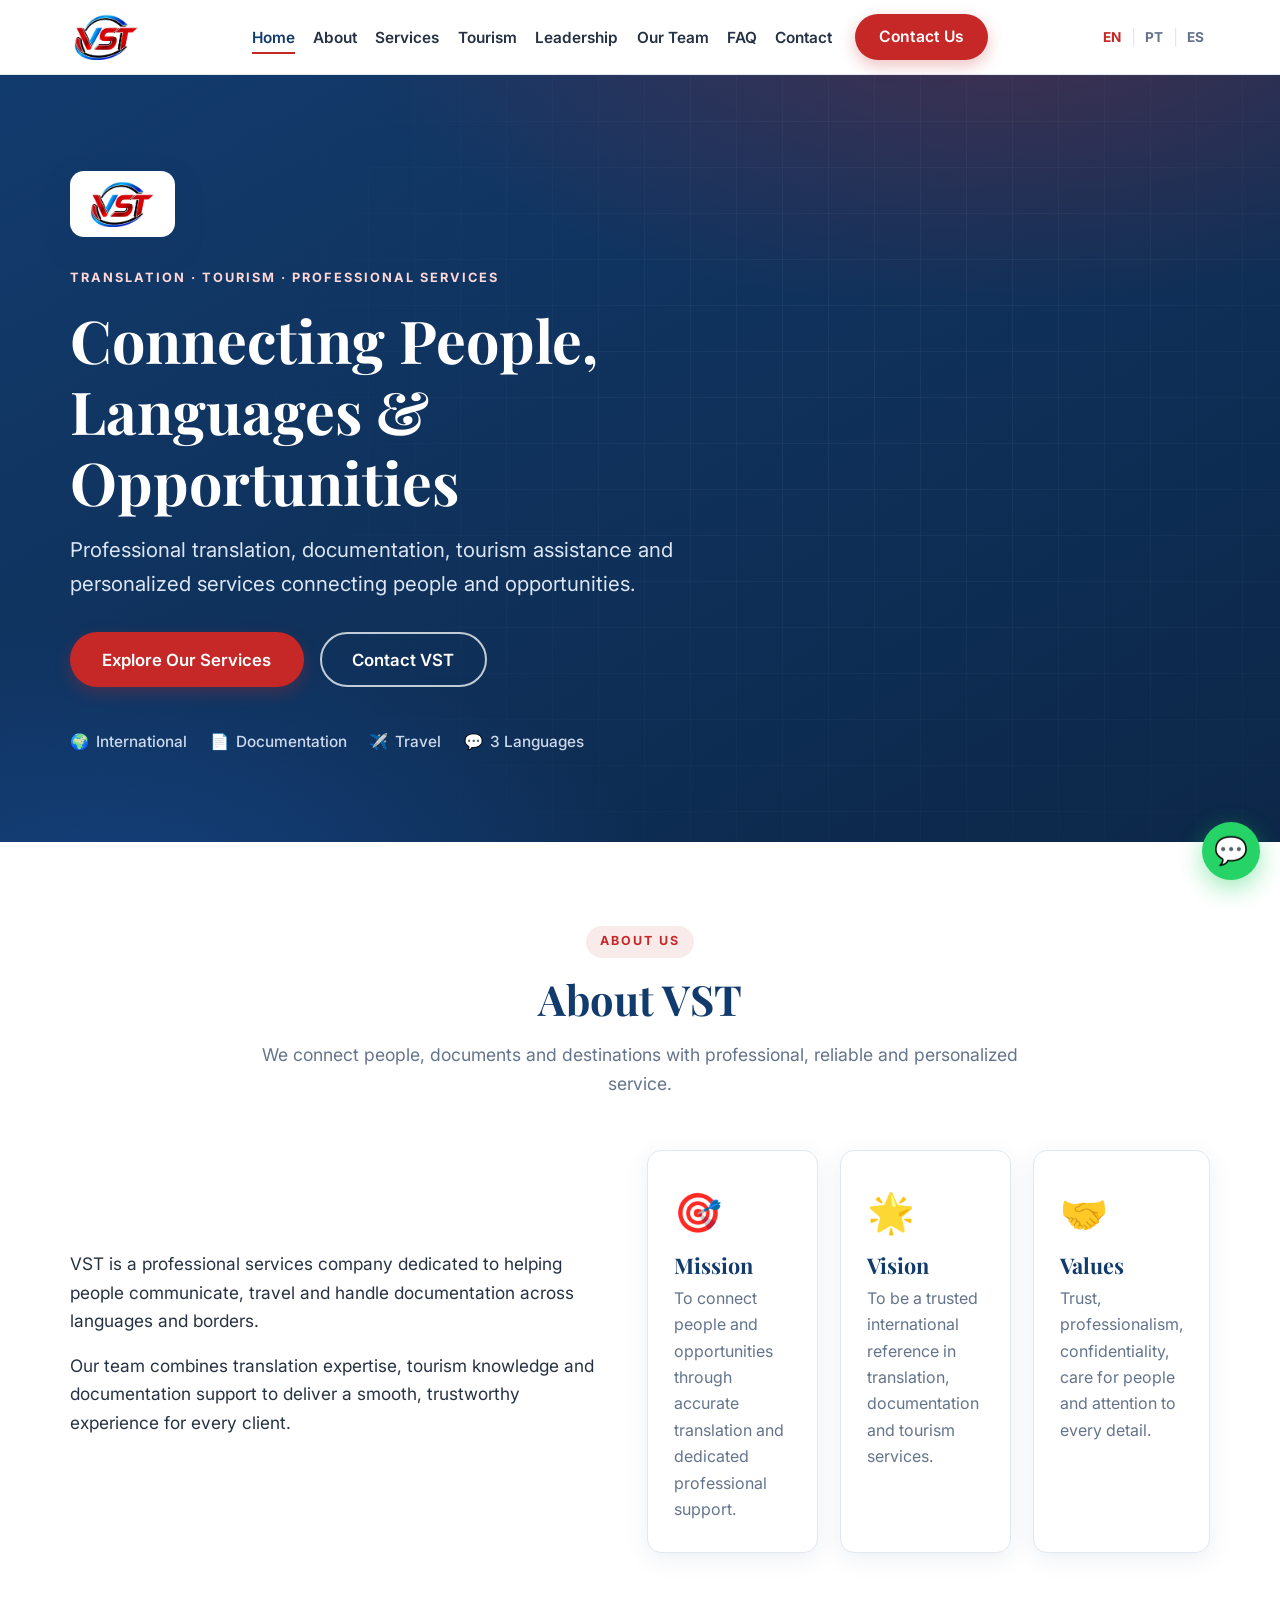
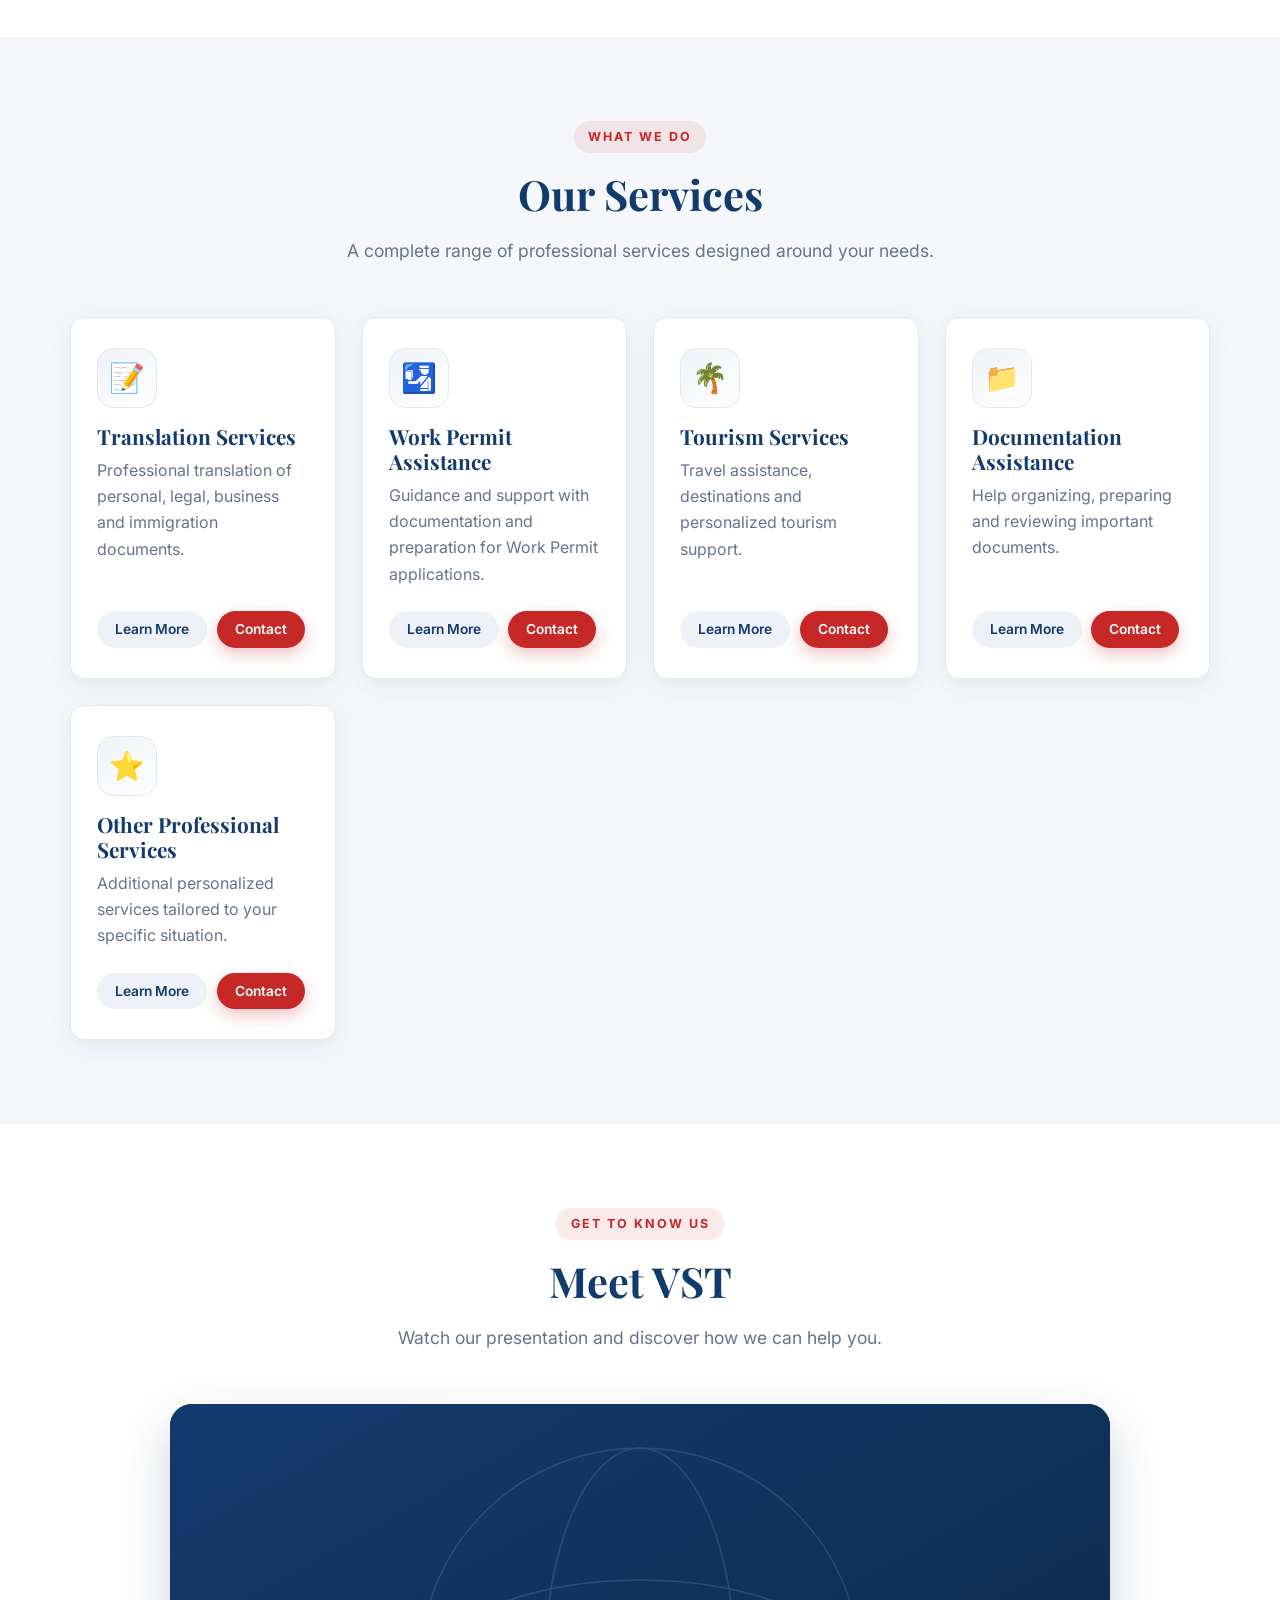
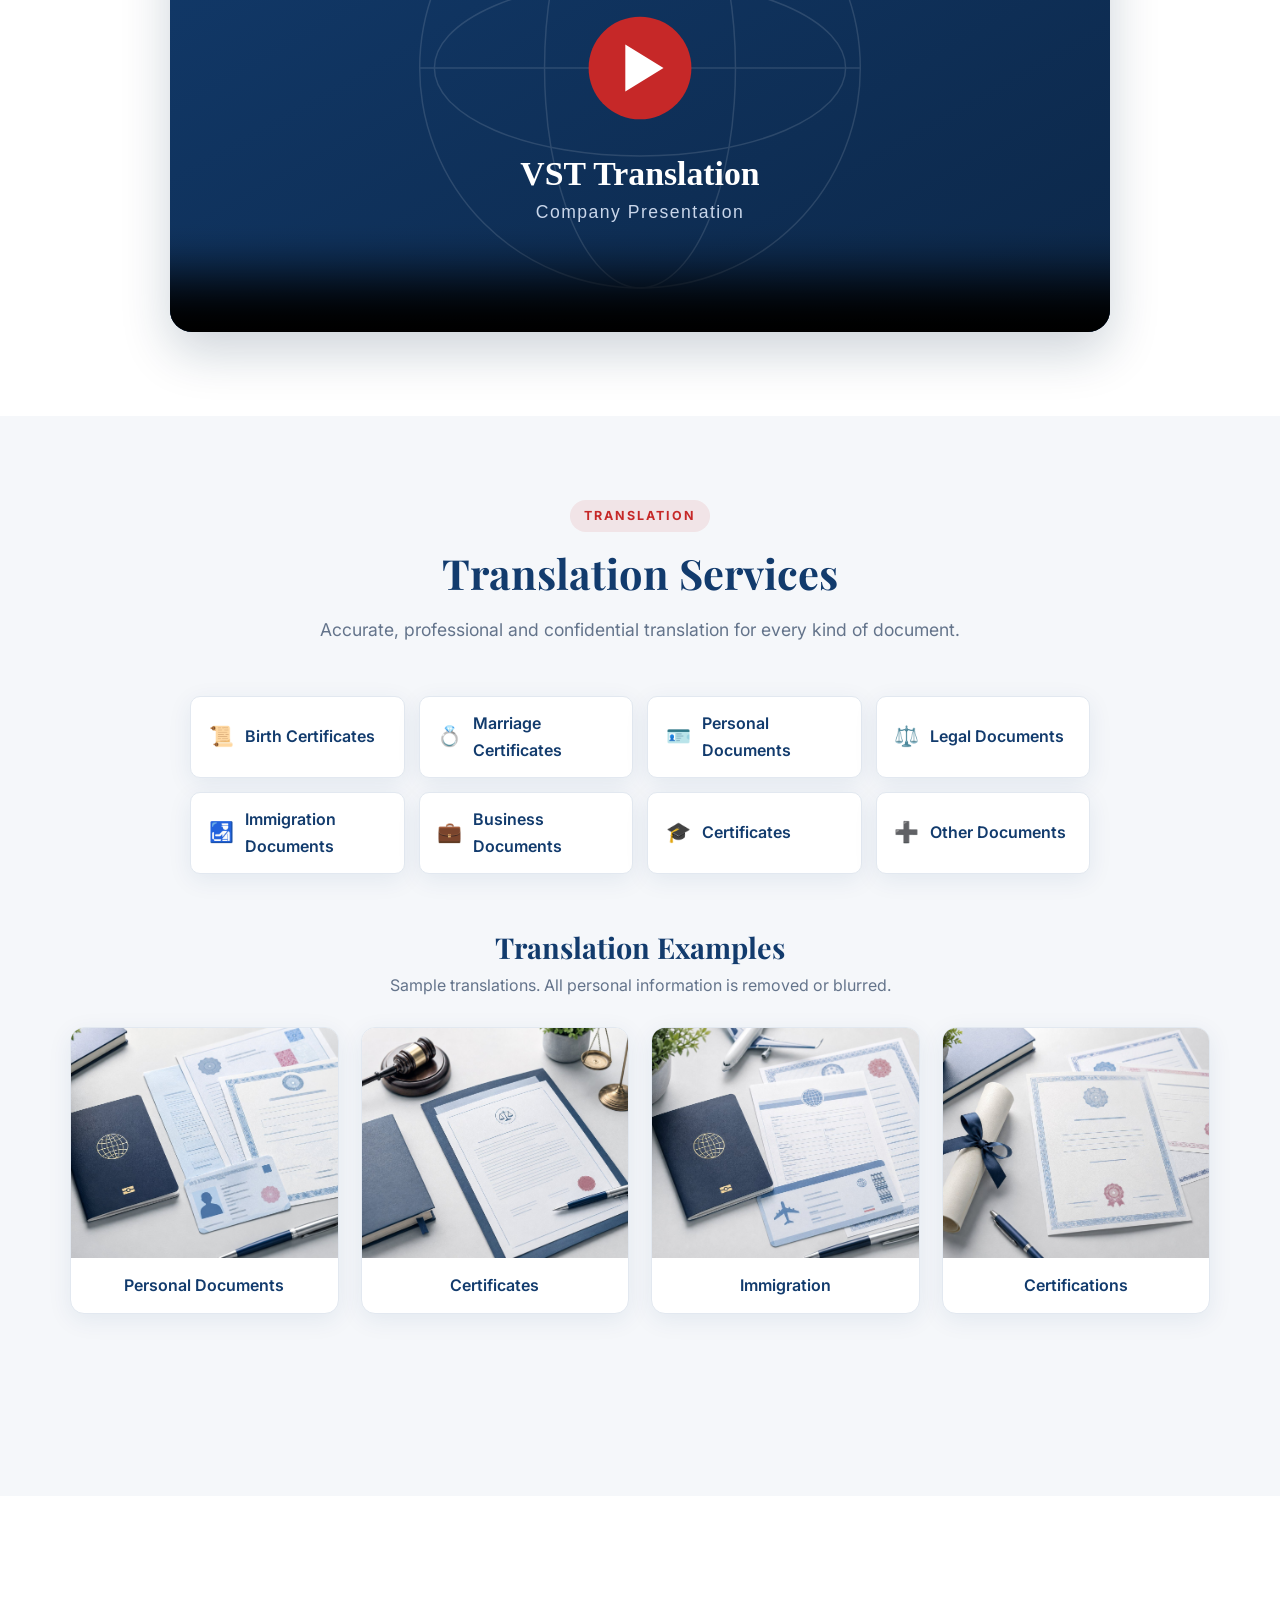
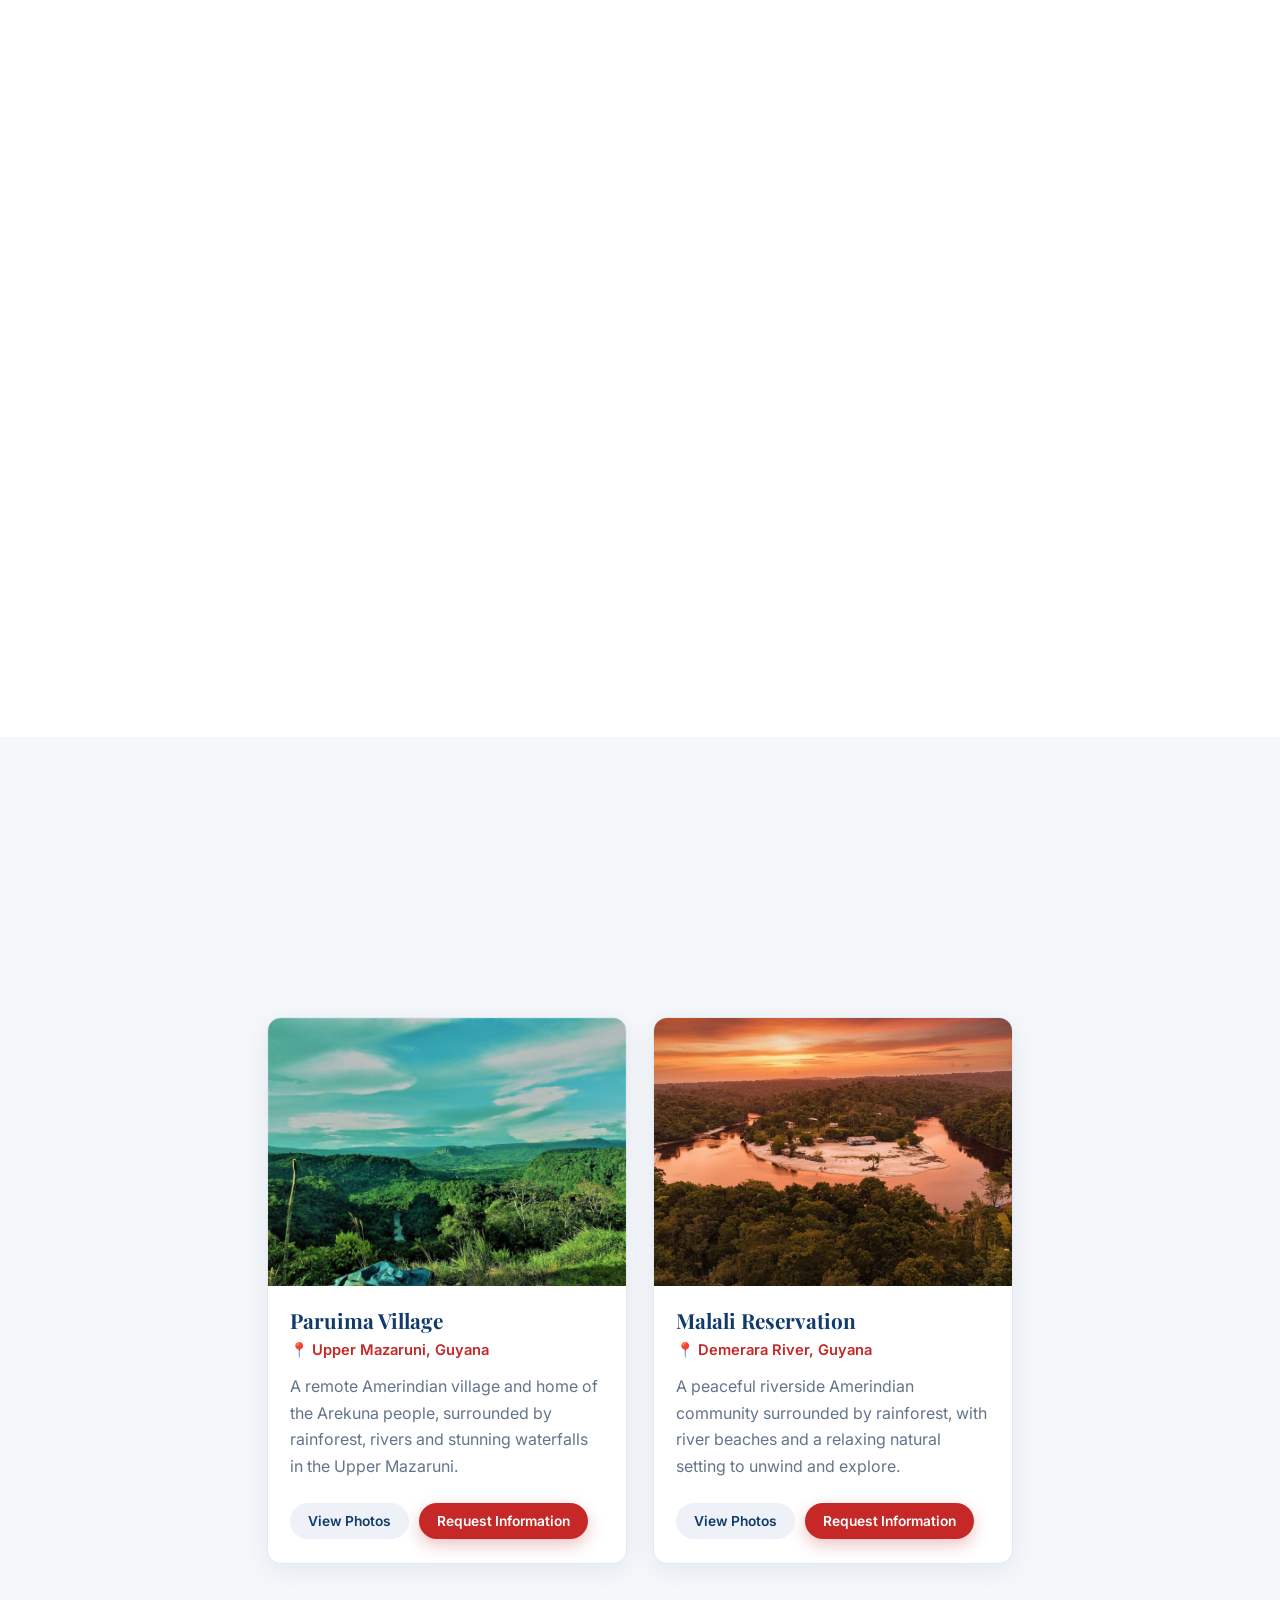
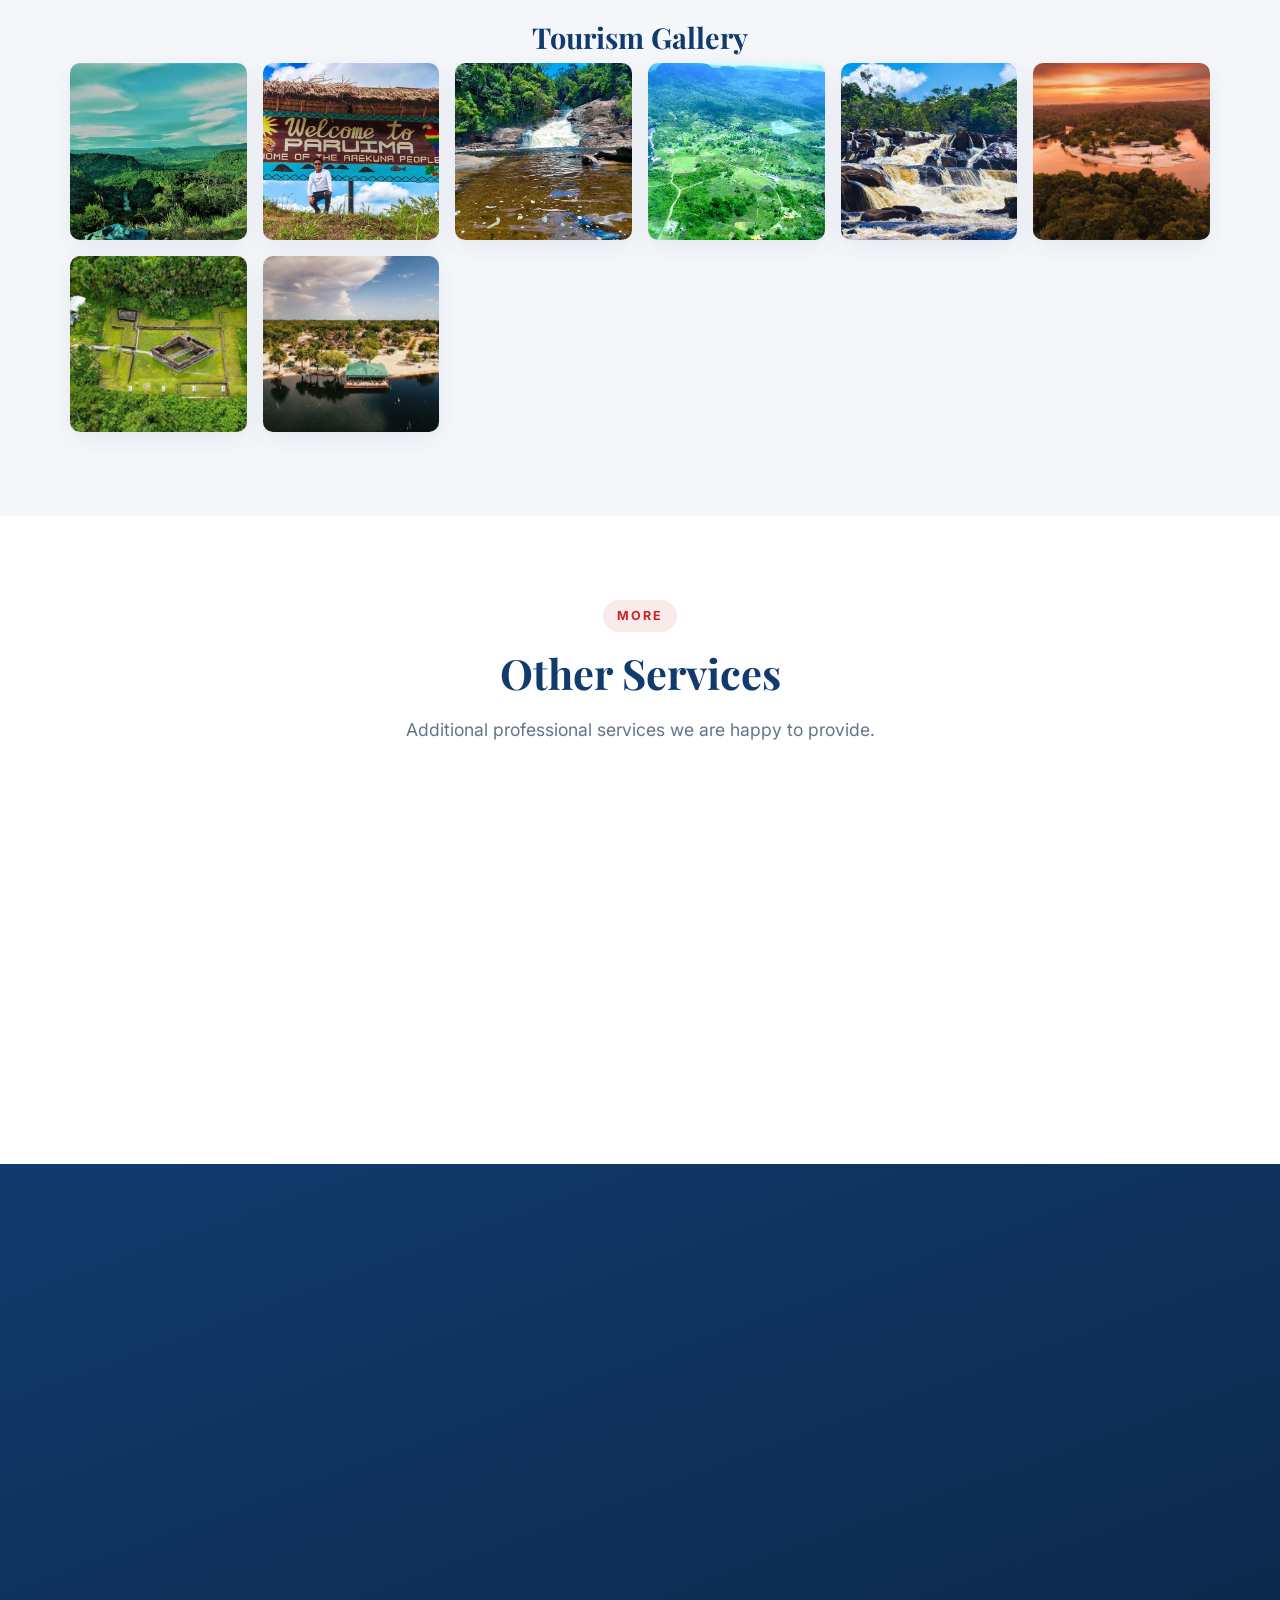
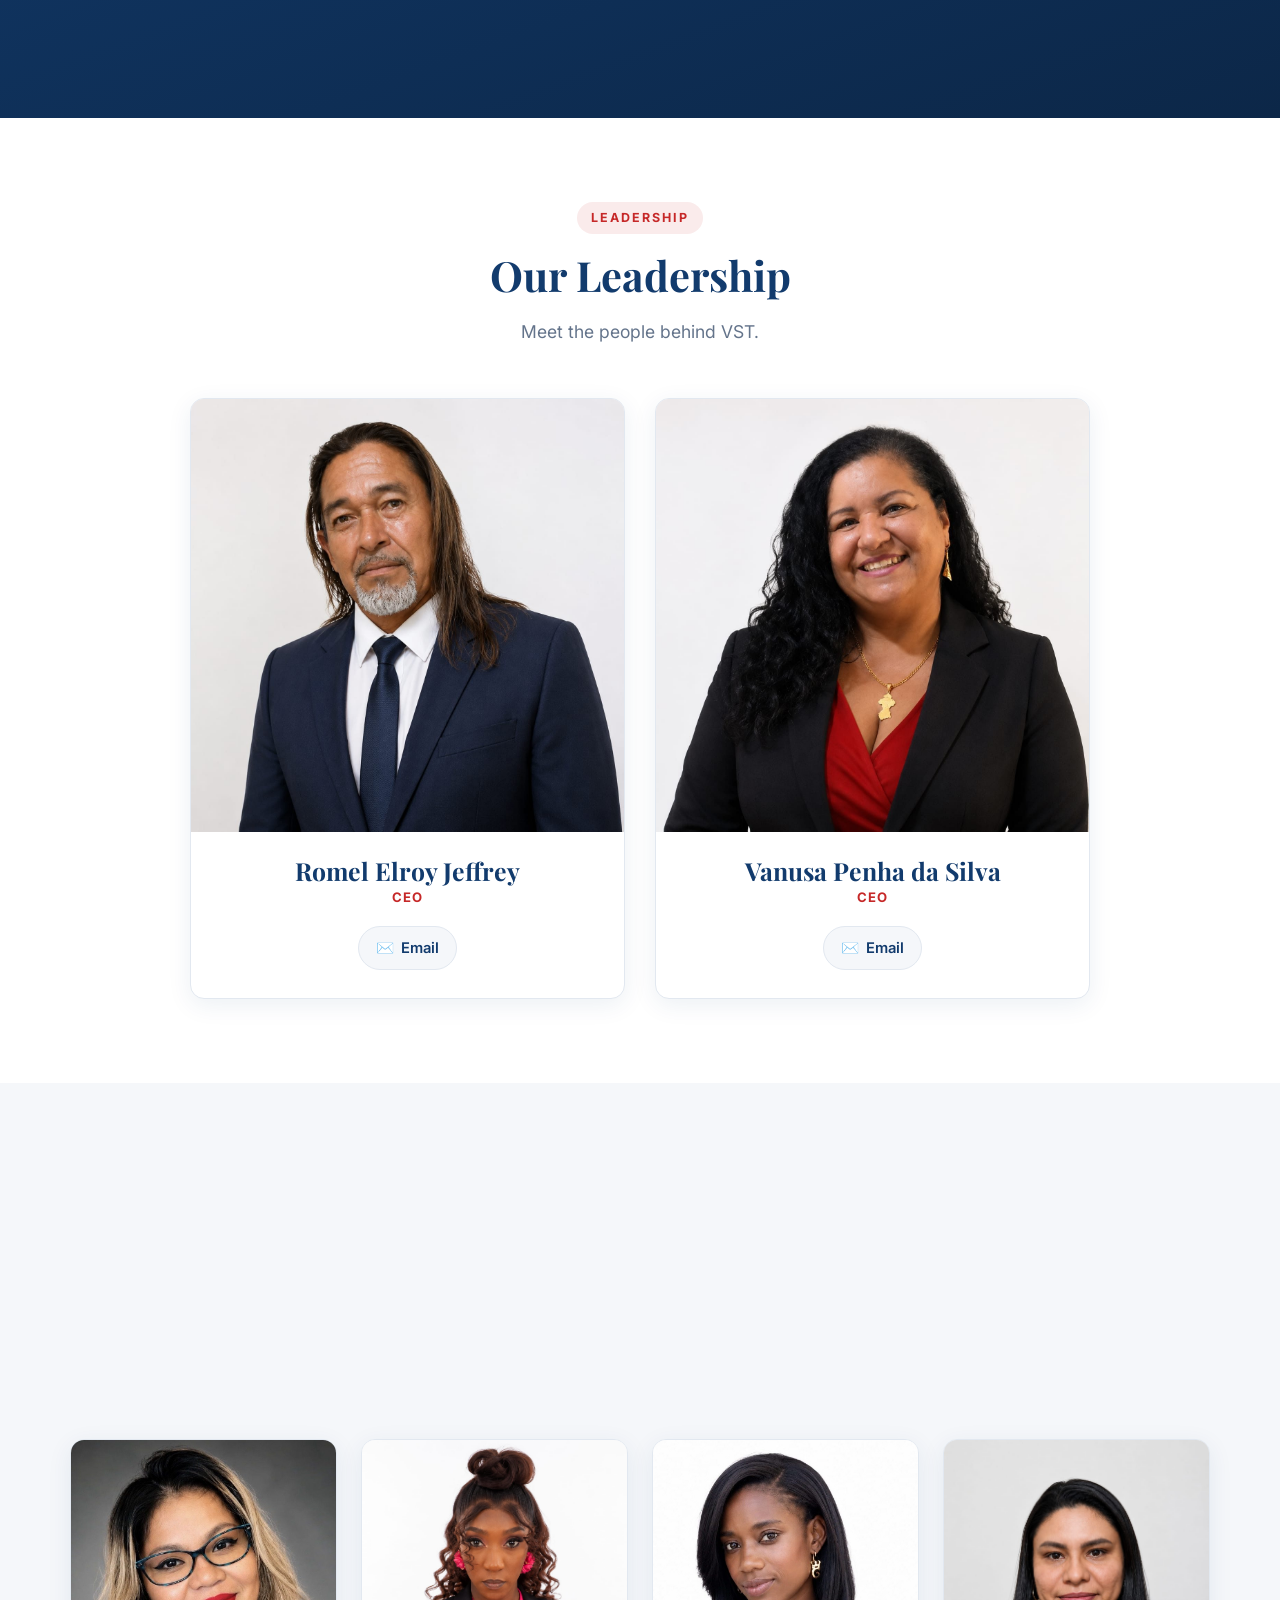
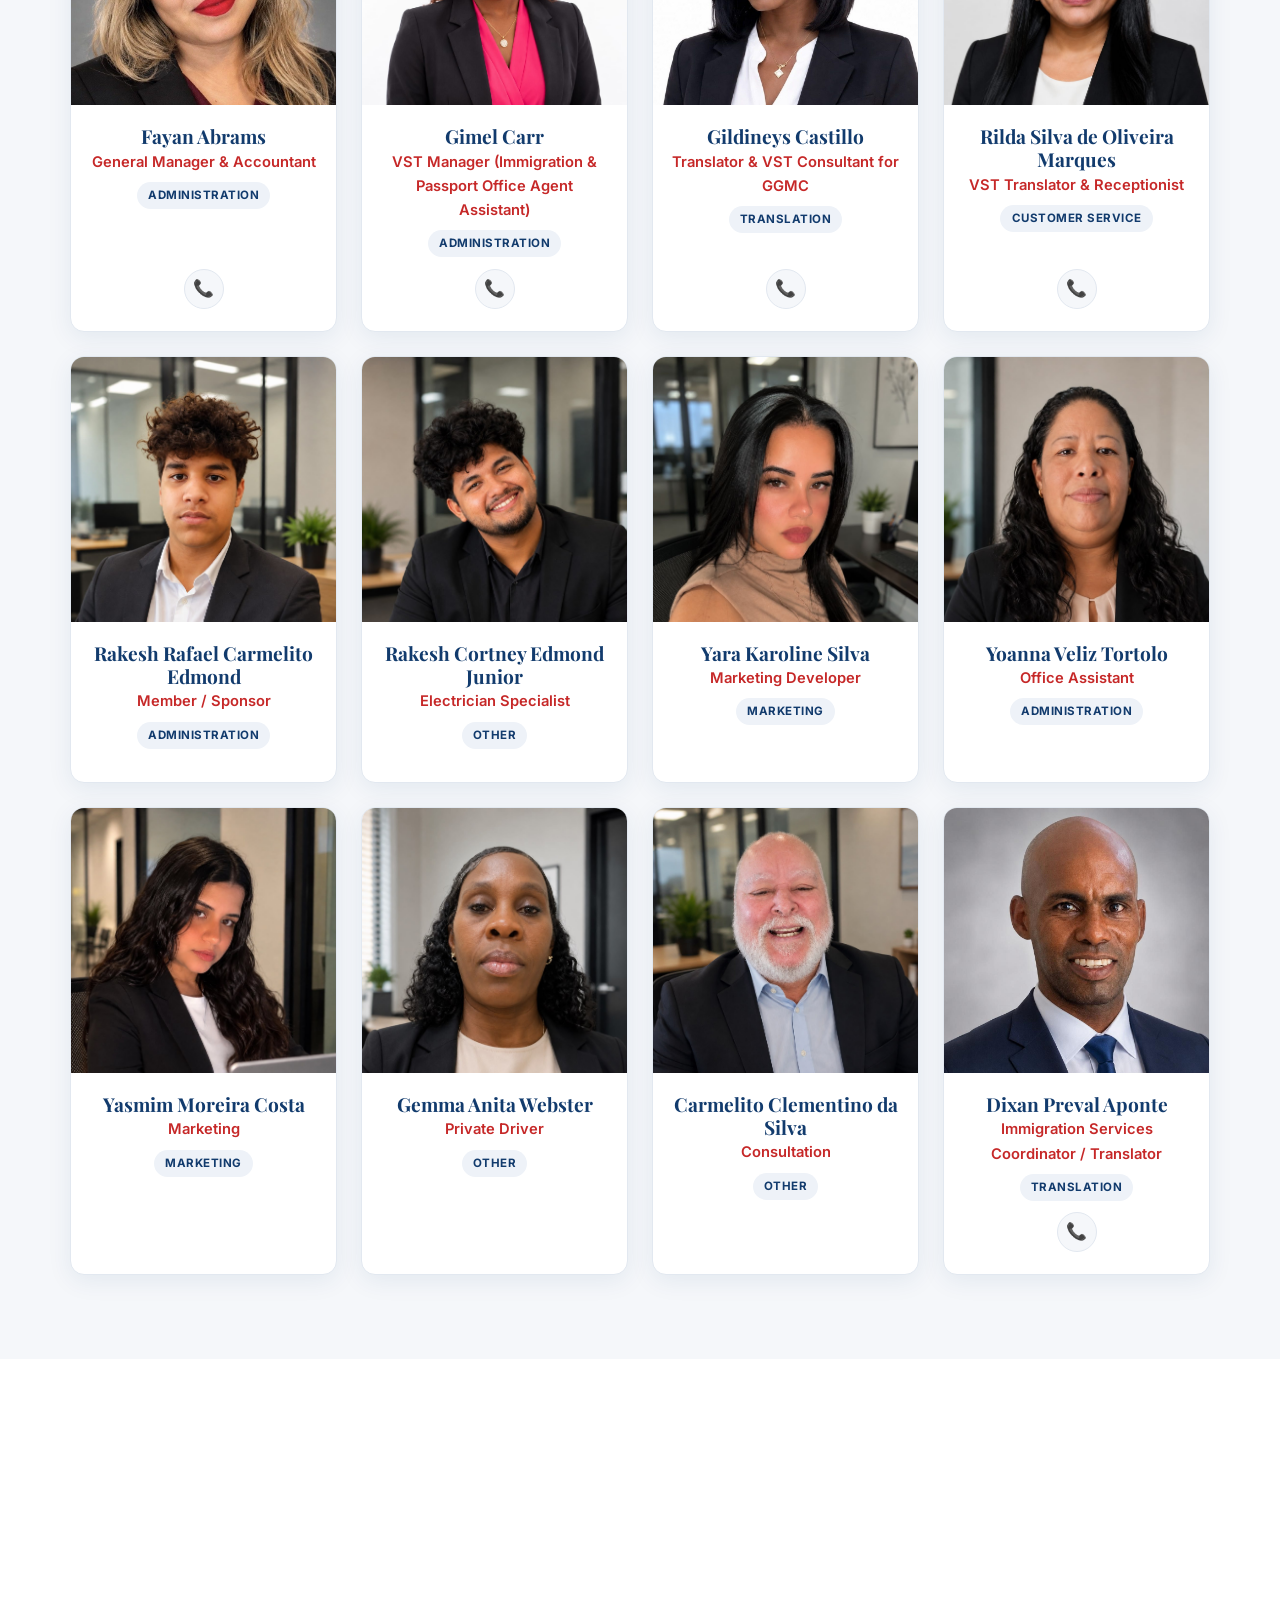
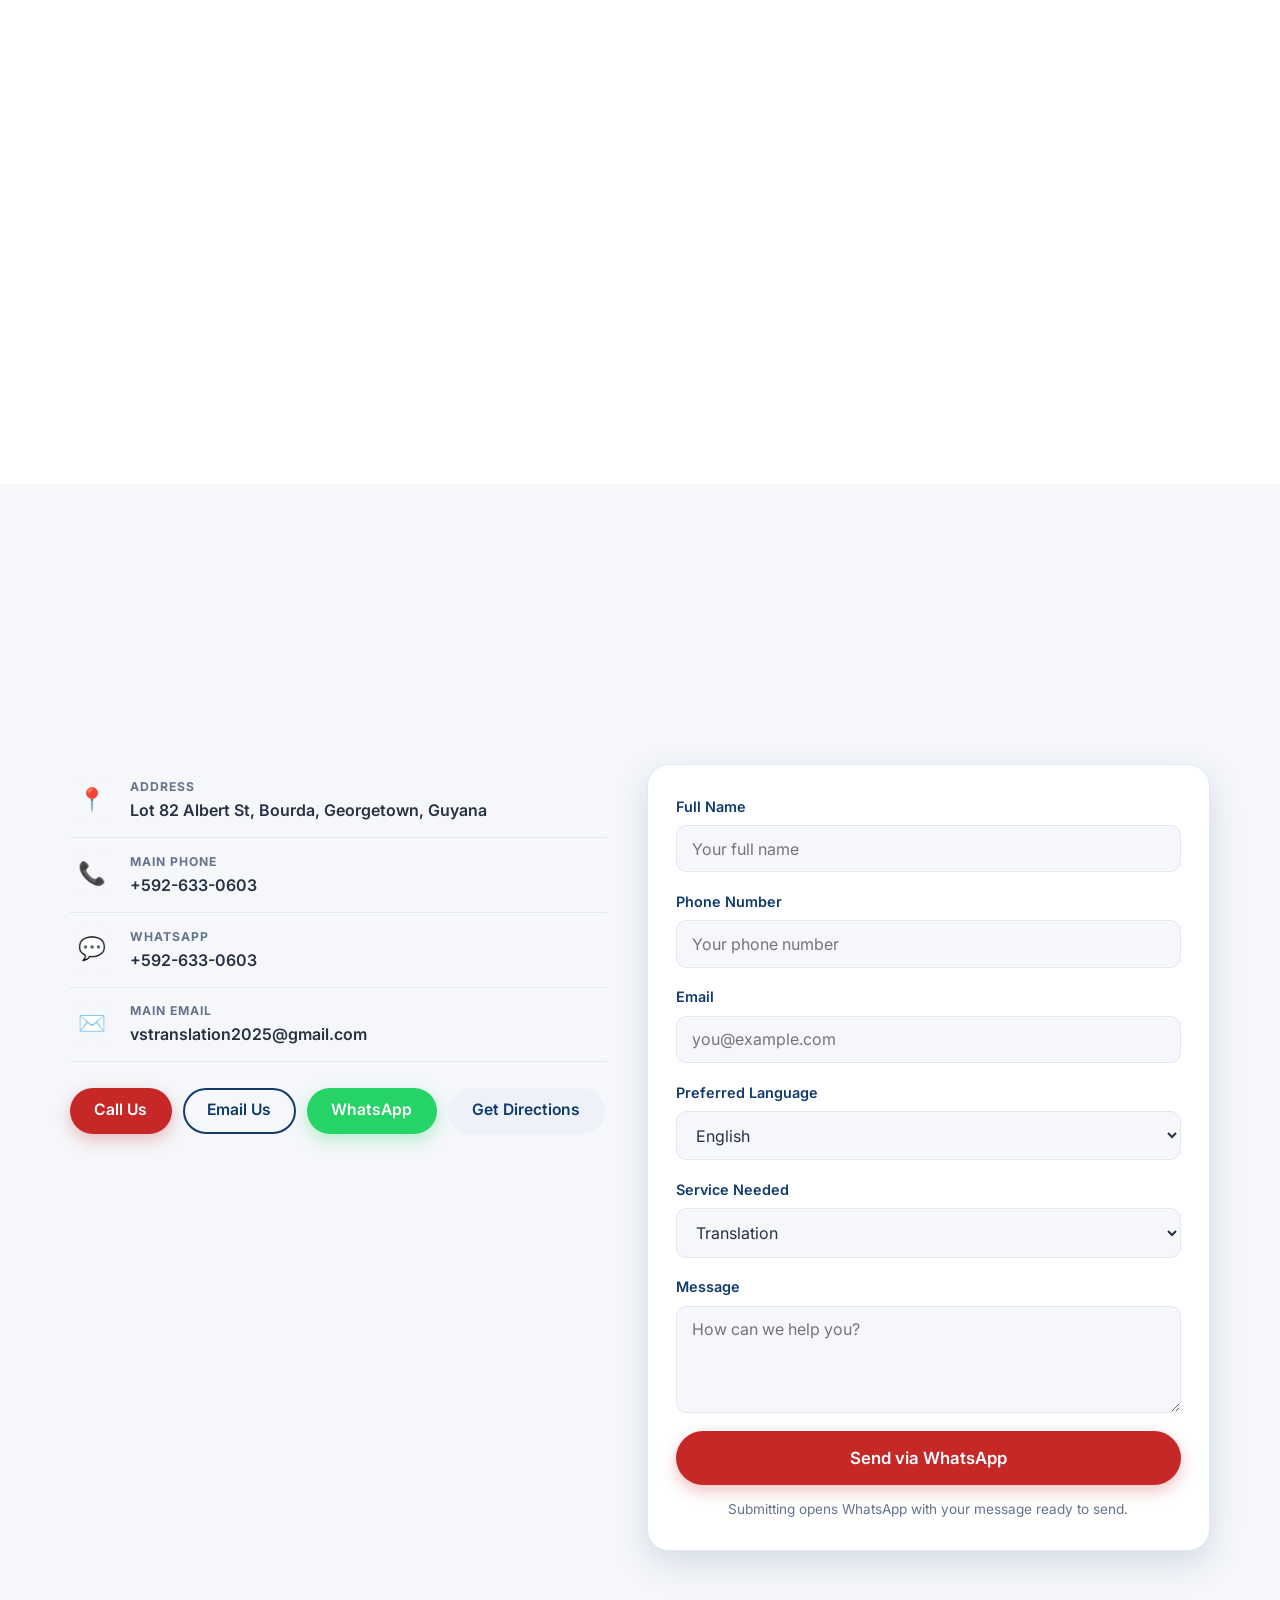
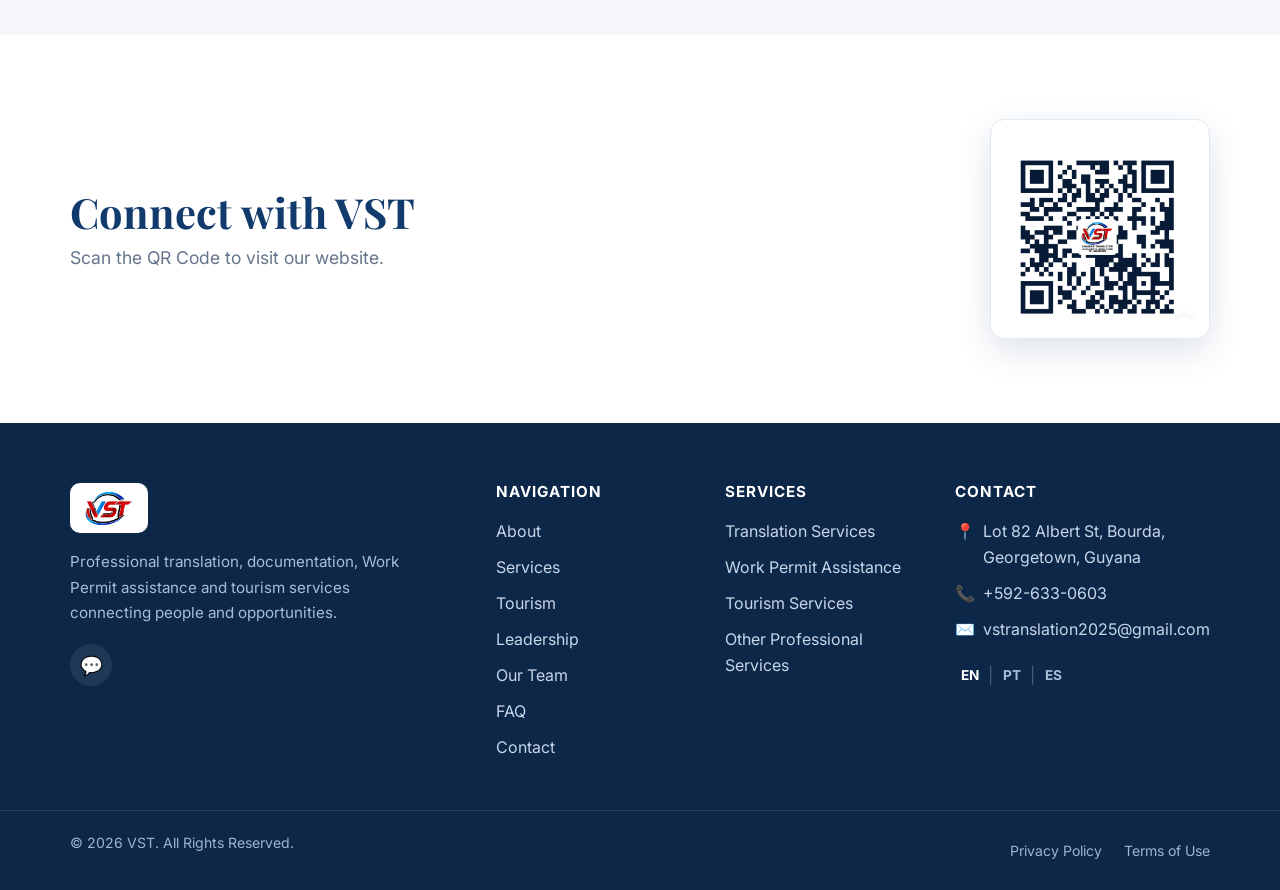
==== index.html @ bc43c2c9 "Initial commit: VST institutional website Static multilingual (EN/PT/ES) site + PHP/MySQL admin pane" ====
<!DOCTYPE html>
<!--
  ================================================================
  VST TRANSLATION  —  Official presentation website
  ----------------------------------------------------------------
  100% static: HTML5 + CSS3 + Vanilla JavaScript. No build tools.
  Upload the CONTENTS of this folder into HostGator's public_html/.

  QUICK EDIT GUIDE (no coding needed for most of it):
    - Logo ............ images/logo/vst-logo.png  (replace the file)
    - CEO photos ...... images/ceos/dix-aponte.jpg / vanusa-da-silva.jpg
    - Team members .... edit the "employees" array in js/script.js
    - Phones/emails ... search for  [ADD ...]  below and in js/script.js
    - Colors .......... css/style.css  ->  :root  (VST BRAND COLORS)
    - Texts (3 langs).. js/script.js  ->  translations object
  ================================================================
-->
<html lang="en">
<head>
  <meta charset="UTF-8" />
  <meta name="viewport" content="width=device-width, initial-scale=1.0" />

  <!-- ============ SEO ============ -->
  <title>VST | Translation, Tourism &amp; Professional Services</title>
  <meta name="description" content="Discover VST services including professional translations, documentation assistance, Work Permit assistance, tourism services and personalized support." />
  <meta name="theme-color" content="#123b6d" />

  <!-- Canonical URL -->
  <link rel="canonical" href="https://vst-translation.com/" />

  <!-- ============ Open Graph / social preview ============ -->
  <meta property="og:type" content="website" />
  <meta property="og:title" content="VST | Translation, Tourism &amp; Professional Services" />
  <meta property="og:description" content="Professional translation, documentation, Work Permit assistance and tourism services connecting people and opportunities." />
  <meta property="og:image" content="images/icon-512.png" />
  <meta property="og:locale" content="en_US" />
  <meta property="og:url" content="https://vst-translation.com/" />

  <!-- ============ Favicon ============ -->
  <link rel="icon" type="image/svg+xml" href="images/favicon.svg" />

  <!-- ============ Mobile app (PWA — "Add to Home Screen") ============ -->
  <link rel="manifest" href="manifest.webmanifest" />
  <link rel="apple-touch-icon" href="images/apple-touch-icon.png" />
  <meta name="mobile-web-app-capable" content="yes" />
  <meta name="apple-mobile-web-app-capable" content="yes" />
  <meta name="apple-mobile-web-app-status-bar-style" content="black-translucent" />
  <meta name="apple-mobile-web-app-title" content="VST" />

  <!-- ============ Fonts ============ -->
  <link rel="preconnect" href="https://fonts.googleapis.com" />
  <link rel="preconnect" href="https://fonts.gstatic.com" crossorigin />
  <link href="https://fonts.googleapis.com/css2?family=Playfair+Display:wght@600;700&family=Inter:wght@400;500;600;700&display=swap" rel="stylesheet" />

  <!-- ============ Styles ============ -->
  <link rel="stylesheet" href="css/style.css" />

  <!-- ============ Basic Organization schema markup ============ -->
  <script type="application/ld+json">
  {
    "@context": "https://schema.org",
    "@type": "Organization",
    "name": "VST",
    "description": "Professional translation, documentation assistance, Work Permit assistance and tourism services.",
    "logo": "images/logo/vst-logo.png",
    "email": "vstranslation2025@gmail.com"
  }
  </script>
</head>

<body>

<a class="skip-link" href="#hero" data-i18n="skip_link">Skip to main content</a>

<!-- ================================================================ -->
<!-- STICKY NAVIGATION / HEADER                                        -->
<!-- ================================================================ -->
<header class="site-header" id="siteHeader">
  <div class="container header-inner">

    <!-- Logo (replace images/logo/vst-logo.png with the official logo) -->
    <a href="#hero" class="brand" aria-label="VST - Home">
      <img src="images/logo/vst-logo.png" alt="VST" class="brand-logo" />
    </a>

    <!-- Primary navigation -->
    <nav class="main-nav" id="mainNav" aria-label="Main navigation">
      <ul class="nav-list">
        <li><a href="#hero" data-i18n="nav_home">Home</a></li>
        <li><a href="#about" data-i18n="nav_about">About</a></li>
        <li><a href="#services" data-i18n="nav_services">Services</a></li>
        <li><a href="#tourism" data-i18n="nav_tourism">Tourism</a></li>
        <li><a href="#leadership" data-i18n="nav_leadership">Leadership</a></li>
        <li><a href="#team" data-i18n="nav_team">Our Team</a></li>
        <li><a href="#faq" data-i18n="nav_faq">FAQ</a></li>
        <li><a href="#contact" data-i18n="nav_contact">Contact</a></li>
      </ul>

      <!-- Language selector (mobile position, duplicated for the menu) -->
      <div class="lang-switch lang-switch--mobile" role="group" aria-label="Language">
        <button type="button" class="lang-btn" data-lang="en">EN</button>
        <span class="lang-sep">|</span>
        <button type="button" class="lang-btn" data-lang="pt">PT</button>
        <span class="lang-sep">|</span>
        <button type="button" class="lang-btn" data-lang="es">ES</button>
      </div>

      <a href="#contact" class="btn btn-primary nav-cta" data-i18n="nav_cta">Contact Us</a>
    </nav>

    <!-- Desktop language selector + hamburger -->
    <div class="header-actions">
      <div class="lang-switch lang-switch--desktop" role="group" aria-label="Language">
        <button type="button" class="lang-btn" data-lang="en">EN</button>
        <span class="lang-sep">|</span>
        <button type="button" class="lang-btn" data-lang="pt">PT</button>
        <span class="lang-sep">|</span>
        <button type="button" class="lang-btn" data-lang="es">ES</button>
      </div>

      <button type="button" class="hamburger" id="hamburger" aria-label="Open menu" aria-expanded="false" aria-controls="mainNav">
        <span></span><span></span><span></span>
      </button>
    </div>
  </div>
</header>

<main>

  <!-- ============================================================ -->
  <!-- 1. HERO                                                       -->
  <!-- ============================================================ -->
  <section class="hero" id="hero">
    <div class="hero-bg" aria-hidden="true"></div>
    <div class="container hero-inner">
      <div class="hero-content reveal">
        <img src="images/logo/vst-logo.png" alt="VST" class="hero-logo" />
        <span class="hero-eyebrow" data-i18n="hero_eyebrow">Translation · Tourism · Professional Services</span>
        <h1 class="hero-title" data-i18n="hero_title">Connecting People, Languages &amp; Opportunities</h1>
        <p class="hero-desc" data-i18n="hero_desc">Professional translation, documentation, tourism assistance and personalized services connecting people and opportunities.</p>
        <div class="hero-actions">
          <a href="#services" class="btn btn-primary btn-lg" data-i18n="hero_cta_services">Explore Our Services</a>
          <a href="#contact" class="btn btn-outline btn-lg" data-i18n="hero_cta_contact">Contact VST</a>
        </div>
        <ul class="hero-badges" aria-hidden="true">
          <li>🌍 <span data-i18n="hero_badge_intl">International</span></li>
          <li>📄 <span data-i18n="hero_badge_docs">Documentation</span></li>
          <li>✈️ <span data-i18n="hero_badge_travel">Travel</span></li>
          <li>💬 <span data-i18n="hero_badge_langs">3 Languages</span></li>
        </ul>
      </div>
    </div>
  </section>

  <!-- ============================================================ -->
  <!-- 2. ABOUT VST TRANSLATION                                      -->
  <!-- Edit the About texts in js/script.js (about_* keys)           -->
  <!-- ============================================================ -->
  <section class="section" id="about">
    <div class="container">
      <div class="section-head reveal">
        <span class="section-eyebrow" data-i18n="about_eyebrow">About Us</span>
        <h2 class="section-title" data-i18n="about_title">About VST</h2>
        <p class="section-lead" data-i18n="about_lead">We connect people, documents and destinations with professional, reliable and personalized service.</p>
      </div>

      <div class="about-grid">
        <div class="about-text reveal">
          <p data-i18n="about_p1">VST is a professional services company dedicated to helping people communicate, travel and handle documentation across languages and borders.</p>
          <p data-i18n="about_p2">Our team combines translation expertise, tourism knowledge and documentation support to deliver a smooth, trustworthy experience for every client.</p>
        </div>

        <!-- Mission / Vision / Values cards -->
        <div class="mvv-grid">
          <article class="card mvv-card reveal">
            <div class="mvv-icon">🎯</div>
            <h3 data-i18n="about_mission_t">Mission</h3>
            <p data-i18n="about_mission_d">To connect people and opportunities through accurate translation and dedicated professional support.</p>
          </article>
          <article class="card mvv-card reveal">
            <div class="mvv-icon">🌟</div>
            <h3 data-i18n="about_vision_t">Vision</h3>
            <p data-i18n="about_vision_d">To be a trusted international reference in translation, documentation and tourism services.</p>
          </article>
          <article class="card mvv-card reveal">
            <div class="mvv-icon">🤝</div>
            <h3 data-i18n="about_values_t">Values</h3>
            <p data-i18n="about_values_d">Trust, professionalism, confidentiality, care for people and attention to every detail.</p>
          </article>
        </div>
      </div>
    </div>
  </section>

  <!-- ============================================================ -->
  <!-- 4. MAIN SERVICES                                              -->
  <!-- To add a service: copy one <article class="card service-card">-->
  <!-- and translate its texts in js/script.js.                      -->
  <!-- ============================================================ -->
  <section class="section section-alt" id="services">
    <div class="container">
      <div class="section-head reveal">
        <span class="section-eyebrow" data-i18n="services_eyebrow">What We Do</span>
        <h2 class="section-title" data-i18n="services_title">Our Services</h2>
        <p class="section-lead" data-i18n="services_lead">A complete range of professional services designed around your needs.</p>
      </div>

      <div class="cards-grid">

        <article class="card service-card reveal">
          <div class="service-icon">📝</div>
          <h3 data-i18n="service_translation_t">Translation Services</h3>
          <p data-i18n="service_translation_d">Professional translation of personal, legal, business and immigration documents.</p>
          <div class="card-actions">
            <a href="#translation" class="btn btn-sm btn-ghost" data-i18n="btn_learn_more">Learn More</a>
            <a href="#contact" class="btn btn-sm btn-primary" data-i18n="btn_contact">Contact</a>
          </div>
        </article>

        <article class="card service-card reveal">
          <div class="service-icon">🛂</div>
          <h3 data-i18n="service_workpermit_t">Work Permit Assistance</h3>
          <p data-i18n="service_workpermit_d">Guidance and support with documentation and preparation for Work Permit applications.</p>
          <div class="card-actions">
            <a href="#workpermit" class="btn btn-sm btn-ghost" data-i18n="btn_learn_more">Learn More</a>
            <a href="#contact" class="btn btn-sm btn-primary" data-i18n="btn_contact">Contact</a>
          </div>
        </article>

        <article class="card service-card reveal">
          <div class="service-icon">🌴</div>
          <h3 data-i18n="service_tourism_t">Tourism Services</h3>
          <p data-i18n="service_tourism_d">Travel assistance, destinations and personalized tourism support.</p>
          <div class="card-actions">
            <a href="#tourism" class="btn btn-sm btn-ghost" data-i18n="btn_learn_more">Learn More</a>
            <a href="#contact" class="btn btn-sm btn-primary" data-i18n="btn_contact">Contact</a>
          </div>
        </article>

        <article class="card service-card reveal">
          <div class="service-icon">📁</div>
          <h3 data-i18n="service_docs_t">Documentation Assistance</h3>
          <p data-i18n="service_docs_d">Help organizing, preparing and reviewing important documents.</p>
          <div class="card-actions">
            <a href="#contact" class="btn btn-sm btn-ghost" data-i18n="btn_learn_more">Learn More</a>
            <a href="#contact" class="btn btn-sm btn-primary" data-i18n="btn_contact">Contact</a>
          </div>
        </article>

        <article class="card service-card reveal">
          <div class="service-icon">⭐</div>
          <h3 data-i18n="service_other_t">Other Professional Services</h3>
          <p data-i18n="service_other_d">Additional personalized services tailored to your specific situation.</p>
          <div class="card-actions">
            <a href="#other-services" class="btn btn-sm btn-ghost" data-i18n="btn_learn_more">Learn More</a>
            <a href="#contact" class="btn btn-sm btn-primary" data-i18n="btn_contact">Contact</a>
          </div>
        </article>

      </div>
    </div>
  </section>

  <!-- ============================================================ -->
  <!-- 5. COMPANY PRESENTATION VIDEO                                 -->
  <!-- Add your video at:  videos/company-presentation.mp4          -->
  <!-- To use YouTube instead, see the commented block below.       -->
  <!-- ============================================================ -->
  <section class="section" id="video">
    <div class="container">
      <div class="section-head reveal">
        <span class="section-eyebrow" data-i18n="video_eyebrow">Get to Know Us</span>
        <h2 class="section-title" data-i18n="video_title">Meet VST</h2>
        <p class="section-lead" data-i18n="video_lead">Watch our presentation and discover how we can help you.</p>
      </div>

      <div class="video-wrap reveal">
        <!-- HTML5 video. preload="none" = does not autoplay / does not preload. -->
        <video controls preload="none" poster="images/video-cover.svg" playsinline>
          <source src="videos/company-presentation.mp4" type="video/mp4" />
          <span data-i18n="video_fallback">Your browser does not support the video tag.</span>
        </video>

        <!--
          ===== OPTION: use a YouTube video instead of a local file =====
          Delete the <video> element above and uncomment this block,
          replacing VIDEO_ID with your YouTube video id:

          <div class="video-embed">
            <iframe src="https://www.youtube.com/embed/VIDEO_ID"
                    title="VST presentation"
                    loading="lazy" allowfullscreen></iframe>
          </div>
        -->
      </div>
    </div>
  </section>

  <!-- ============================================================ -->
  <!-- 6. TRANSLATION SERVICES (dedicated section)                   -->
  <!-- ============================================================ -->
  <section class="section section-alt" id="translation">
    <div class="container">
      <div class="section-head reveal">
        <span class="section-eyebrow" data-i18n="tr_eyebrow">Translation</span>
        <h2 class="section-title" data-i18n="tr_title">Translation Services</h2>
        <p class="section-lead" data-i18n="tr_lead">Accurate, professional and confidential translation for every kind of document.</p>
      </div>

      <ul class="pill-grid reveal">
        <li class="pill"><span>📜</span><span data-i18n="tr_birth">Birth Certificates</span></li>
        <li class="pill"><span>💍</span><span data-i18n="tr_marriage">Marriage Certificates</span></li>
        <li class="pill"><span>🪪</span><span data-i18n="tr_personal">Personal Documents</span></li>
        <li class="pill"><span>⚖️</span><span data-i18n="tr_legal">Legal Documents</span></li>
        <li class="pill"><span>🛃</span><span data-i18n="tr_immigration">Immigration Documents</span></li>
        <li class="pill"><span>💼</span><span data-i18n="tr_business">Business Documents</span></li>
        <li class="pill"><span>🎓</span><span data-i18n="tr_certificates">Certificates</span></li>
        <li class="pill"><span>➕</span><span data-i18n="tr_other">Other Documents</span></li>
      </ul>

      <!-- ===================================================================== -->
      <!-- TRANSLATION PORTFOLIO / EXAMPLES                                       -->
      <!-- IMPORTANT: Before publishing any sample document, BLUR OR REMOVE all   -->
      <!-- personal information (names, numbers, addresses). Never expose private -->
      <!-- customer data. Drop images into images/gallery/ with these filenames   -->
      <!-- (or change the src). Click an image to open the lightbox.              -->
      <!-- ===================================================================== -->
      <h3 class="subsection-title reveal" data-i18n="tr_portfolio_title">Translation Examples</h3>
      <p class="subsection-note reveal" data-i18n="tr_portfolio_note">Sample translations. All personal information is removed or blurred.</p>

      <div class="portfolio-grid reveal">
        <figure class="portfolio-card lightbox-item" data-caption="Personal Documents">
          <img src="images/gallery/sample-personal.jpg" alt="Translated personal document example" loading="lazy"
               onerror="this.onerror=null;this.src='images/placeholder.svg';" />
          <figcaption data-i18n="tr_cat_personal">Personal Documents</figcaption>
        </figure>
        <figure class="portfolio-card lightbox-item" data-caption="Certificates">
          <img src="images/gallery/sample-certificate.jpg" alt="Translated certificate example" loading="lazy"
               onerror="this.onerror=null;this.src='images/placeholder.svg';" />
          <figcaption data-i18n="tr_cat_certificates">Certificates</figcaption>
        </figure>
        <figure class="portfolio-card lightbox-item" data-caption="Immigration">
          <img src="images/gallery/sample-immigration.jpg" alt="Translated immigration document example" loading="lazy"
               onerror="this.onerror=null;this.src='images/placeholder.svg';" />
          <figcaption data-i18n="tr_cat_immigration">Immigration</figcaption>
        </figure>
        <figure class="portfolio-card lightbox-item" data-caption="Certifications">
          <img src="images/gallery/sample-certification.jpg" alt="Translated certification example" loading="lazy"
               onerror="this.onerror=null;this.src='images/placeholder.svg';" />
          <figcaption data-i18n="tr_cat_certifications">Certifications</figcaption>
        </figure>
      </div>

      <div class="section-cta reveal">
        <a href="#contact" class="btn btn-primary btn-lg" data-i18n="tr_cta">Request Translation Information</a>
      </div>
    </div>
  </section>

  <!-- ============================================================ -->
  <!-- 7. WORK PERMIT ASSISTANCE                                     -->
  <!-- ============================================================ -->
  <section class="section" id="workpermit">
    <div class="container">
      <div class="section-head reveal">
        <span class="section-eyebrow" data-i18n="wp_eyebrow">Assistance</span>
        <h2 class="section-title" data-i18n="wp_title">Work Permit Assistance</h2>
        <p class="section-lead" data-i18n="wp_lead">We assist with documentation and preparation for Work Permit applications.</p>
      </div>

      <div class="wp-grid">
        <div class="wp-text reveal">
          <p data-i18n="wp_p1">VST provides assistance with the documentation and preparation involved in Work Permit applications. We help you organize, translate and prepare the paperwork you may need.</p>

          <h3 data-i18n="wp_how_t">How VST Assists</h3>
          <ul class="check-list">
            <li data-i18n="wp_how_1">Reviewing and organizing your documents</li>
            <li data-i18n="wp_how_2">Translating documents when required</li>
            <li data-i18n="wp_how_3">Helping you understand the general process</li>
            <li data-i18n="wp_how_4">Preparing your application paperwork</li>
          </ul>

          <h3 data-i18n="wp_docs_t">Documents That May Be Necessary</h3>
          <ul class="check-list">
            <li data-i18n="wp_docs_1">Identification and personal documents</li>
            <li data-i18n="wp_docs_2">Certificates (birth, marriage, etc.)</li>
            <li data-i18n="wp_docs_3">Professional or educational documents</li>
            <li data-i18n="wp_docs_4">Other supporting documentation</li>
          </ul>
        </div>

        <aside class="wp-note card reveal">
          <h3 data-i18n="wp_important_t">Important Information</h3>
          <p data-i18n="wp_important_d">VST is a private services company. We are not a government agency and we do not guarantee approval of any application. We provide professional assistance with documentation and application preparation.</p>
          <div class="wp-cta">
            <a href="#contact" class="btn btn-primary" data-i18n="wp_cta_learn">Learn More About Work Permit Assistance</a>
            <a href="#contact" class="btn btn-outline" data-i18n="btn_contact_vst">Contact VST</a>
          </div>
        </aside>
      </div>
    </div>
  </section>

  <!-- ============================================================ -->
  <!-- 8. TOURISM SERVICES                                           -->
  <!-- Add destinations: copy one <article class="destination-card"> -->
  <!-- and drop a photo into images/tourism/.                        -->
  <!-- ============================================================ -->
  <section class="section section-alt" id="tourism">
    <div class="container">
      <div class="section-head reveal">
        <span class="section-eyebrow" data-i18n="tour_eyebrow">Explore</span>
        <h2 class="section-title" data-i18n="tour_title">Tourism Services</h2>
        <p class="section-lead" data-i18n="tour_lead">Discover destinations and travel with confidence and personalized support.</p>
      </div>

      <div class="destinations-grid" id="destinationsGrid">

        <!-- DESTINATION CARD — Paruima Village -->
        <!-- To add another destination: copy this whole <article> block, change the
             photo (images/tourism/...) and the tour_dX_* texts in js/script.js. -->
        <article class="card destination-card reveal">
          <div class="destination-photo lightbox-item" data-caption="Paruima Village, Guyana">
            <img src="images/tourism/paruima-village.jpg" alt="Rainforest valley near Paruima Village, Guyana" loading="lazy"
                 onerror="this.onerror=null;this.src='images/placeholder.svg';" />
          </div>
          <div class="destination-body">
            <h3 data-i18n="tour_d1_name">Paruima Village</h3>
            <p class="destination-loc">📍 <span data-i18n="tour_d1_loc">Upper Mazaruni, Guyana</span></p>
            <p data-i18n="tour_d1_desc">A remote Amerindian village and home of the Arekuna people, surrounded by rainforest, rivers and stunning waterfalls in the Upper Mazaruni.</p>
            <div class="card-actions">
              <button type="button" class="btn btn-sm btn-ghost lightbox-open" data-target="images/tourism/paruima-village.jpg" data-caption="Paruima Village, Guyana" data-i18n="tour_view">View Photos</button>
              <a href="#contact" class="btn btn-sm btn-primary" data-i18n="tour_request">Request Information</a>
            </div>
          </div>
        </article>

        <!-- DESTINATION CARD — Malali Reservation -->
        <article class="card destination-card reveal">
          <div class="destination-photo lightbox-item" data-caption="Malali Reservation, Guyana">
            <img src="images/tourism/malali-reservation.jpg" alt="Sunset over the river at Malali Reservation, Guyana" loading="lazy"
                 onerror="this.onerror=null;this.src='images/placeholder.svg';" />
          </div>
          <div class="destination-body">
            <h3 data-i18n="tour_d2_name">Malali Reservation</h3>
            <p class="destination-loc">📍 <span data-i18n="tour_d2_loc">Demerara River, Guyana</span></p>
            <p data-i18n="tour_d2_desc">A peaceful riverside Amerindian community surrounded by rainforest, with river beaches and a relaxing natural setting to unwind and explore.</p>
            <div class="card-actions">
              <button type="button" class="btn btn-sm btn-ghost lightbox-open" data-target="images/tourism/malali-reservation.jpg" data-caption="Malali Reservation, Guyana" data-i18n="tour_view">View Photos</button>
              <a href="#contact" class="btn btn-sm btn-primary" data-i18n="tour_request">Request Information</a>
            </div>
          </div>
        </article>

      </div>

      <!-- ======================================================== -->
      <!-- TOURISM PHOTO GALLERY  (click any photo to enlarge)       -->
      <!-- Drop photos into images/gallery/ with these filenames.   -->
      <!-- ======================================================== -->
      <h3 class="subsection-title reveal" data-i18n="gallery_title">Tourism Gallery</h3>
      <div class="gallery-grid reveal" id="galleryGrid">
        <div class="gallery-item lightbox-item" data-caption="Paruima Village — valley view">
          <img src="images/gallery/paruima-1.jpg" alt="Rainforest valley near Paruima Village, Guyana" loading="lazy"
               onerror="this.onerror=null;this.src='images/placeholder.svg';" />
        </div>
        <div class="gallery-item lightbox-item" data-caption="Welcome to Paruima — Home of the Arekuna People">
          <img src="images/gallery/paruima-2.jpg" alt="Welcome to Paruima sign, Guyana" loading="lazy"
               onerror="this.onerror=null;this.src='images/placeholder.svg';" />
        </div>
        <div class="gallery-item lightbox-item" data-caption="Waterfall near Paruima Village">
          <img src="images/gallery/paruima-3.jpg" alt="Waterfall and natural pool near Paruima Village, Guyana" loading="lazy"
               onerror="this.onerror=null;this.src='images/placeholder.svg';" />
        </div>
        <div class="gallery-item lightbox-item" data-caption="Paruima Village from above">
          <img src="images/gallery/paruima-4.jpg" alt="Aerial view of Paruima Village, Upper Mazaruni, Guyana" loading="lazy"
               onerror="this.onerror=null;this.src='images/placeholder.svg';" />
        </div>
        <div class="gallery-item lightbox-item" data-caption="Rapids near Paruima Village">
          <img src="images/gallery/paruima-5.jpg" alt="Cascading rapids near Paruima Village, Guyana" loading="lazy"
               onerror="this.onerror=null;this.src='images/placeholder.svg';" />
        </div>
        <div class="gallery-item lightbox-item" data-caption="Sunset over Malali Reservation">
          <img src="images/gallery/malali-1.jpg" alt="Sunset over the river at Malali Reservation, Guyana" loading="lazy"
               onerror="this.onerror=null;this.src='images/placeholder.svg';" />
        </div>
        <div class="gallery-item lightbox-item" data-caption="Historic ruins at Malali Reservation">
          <img src="images/gallery/malali-2.jpg" alt="Aerial view of historic ruins at Malali Reservation, Guyana" loading="lazy"
               onerror="this.onerror=null;this.src='images/placeholder.svg';" />
        </div>
        <div class="gallery-item lightbox-item" data-caption="Riverside at Malali Reservation">
          <img src="images/gallery/malali-3.jpg" alt="Riverside area at Malali Reservation, Guyana" loading="lazy"
               onerror="this.onerror=null;this.src='images/placeholder.svg';" />
        </div>
      </div>
    </div>
  </section>

  <!-- ============================================================ -->
  <!-- OTHER SERVICES (flexible — duplicate a card to add more)      -->
  <!-- ============================================================ -->
  <section class="section" id="other-services">
    <div class="container">
      <div class="section-head reveal">
        <span class="section-eyebrow" data-i18n="other_eyebrow">More</span>
        <h2 class="section-title" data-i18n="other_title">Other Services</h2>
        <p class="section-lead" data-i18n="other_lead">Additional professional services we are happy to provide.</p>
      </div>
      <div class="cards-grid">
        <article class="card service-card reveal">
          <div class="service-icon">🗂️</div>
          <h3 data-i18n="other_1_t">Document Organization</h3>
          <p data-i18n="other_1_d">Help gathering and organizing the paperwork you need.</p>
          <div class="card-actions">
            <a href="#contact" class="btn btn-sm btn-primary" data-i18n="btn_contact">Contact</a>
          </div>
        </article>
        <article class="card service-card reveal">
          <div class="service-icon">🧭</div>
          <h3 data-i18n="other_2_t">Personalized Guidance</h3>
          <p data-i18n="other_2_d">Personalized support tailored to your specific situation.</p>
          <div class="card-actions">
            <a href="#contact" class="btn btn-sm btn-primary" data-i18n="btn_contact">Contact</a>
          </div>
        </article>
        <article class="card service-card reveal">
          <div class="service-icon">✉️</div>
          <h3 data-i18n="other_3_t">Correspondence Support</h3>
          <p data-i18n="other_3_d">Assistance drafting and understanding official correspondence.</p>
          <div class="card-actions">
            <a href="#contact" class="btn btn-sm btn-primary" data-i18n="btn_contact">Contact</a>
          </div>
        </article>
      </div>
    </div>
  </section>

  <!-- ============================================================ -->
  <!-- 10. WHY CHOOSE VST                                            -->
  <!-- ============================================================ -->
  <section class="section section-navy" id="why">
    <div class="container">
      <div class="section-head reveal">
        <span class="section-eyebrow light" data-i18n="why_eyebrow">Why VST</span>
        <h2 class="section-title light" data-i18n="why_title">Why Choose VST</h2>
      </div>
      <div class="why-grid">
        <div class="why-item reveal">
          <div class="why-icon">✅</div>
          <h3 data-i18n="why_1_t">Professional &amp; Reliable</h3>
          <p data-i18n="why_1_d">Careful, professional work you can trust.</p>
        </div>
        <div class="why-item reveal">
          <div class="why-icon">🔒</div>
          <h3 data-i18n="why_2_t">Confidential</h3>
          <p data-i18n="why_2_d">Your documents and information are handled with full confidentiality.</p>
        </div>
        <div class="why-item reveal">
          <div class="why-icon">🌐</div>
          <h3 data-i18n="why_3_t">Multilingual</h3>
          <p data-i18n="why_3_d">We work across English, Portuguese and Spanish.</p>
        </div>
        <div class="why-item reveal">
          <div class="why-icon">💙</div>
          <h3 data-i18n="why_4_t">Personalized Care</h3>
          <p data-i18n="why_4_d">Real people who care about helping you succeed.</p>
        </div>
      </div>
    </div>
  </section>

  <!-- ============================================================ -->
  <!-- 11. LEADERSHIP — VST CEOs                                     -->
  <!-- Change CEO info here. Phone/WhatsApp appear ONLY after you    -->
  <!-- fill the numbers in js/script.js (see CEO_PHONES).            -->
  <!-- ============================================================ -->
  <section class="section" id="leadership">
    <div class="container">
      <div class="section-head reveal">
        <span class="section-eyebrow" data-i18n="lead_eyebrow">Leadership</span>
        <h2 class="section-title" data-i18n="lead_title">Our Leadership</h2>
        <p class="section-lead" data-i18n="lead_lead">Meet the people behind VST.</p>
      </div>

      <div class="ceo-grid">

        <!-- CEO 1 — Romel Elroy Jeffrey (male CEO photo) -->
        <article class="card ceo-card reveal">
          <div class="ceo-photo">
            <img src="images/ceos/dix-aponte.jpg" alt="Romel Elroy Jeffrey, CEO of VST" />
          </div>
          <div class="ceo-body">
            <h3 class="ceo-name">Romel Elroy Jeffrey</h3>
            <p class="ceo-role" data-i18n="lead_role">CEO</p>
            <div class="ceo-contacts" data-ceo="dix">
              <a class="ceo-link" href="mailto:dixaponte@gmail.com">
                <span class="ceo-link-ic">✉️</span><span data-i18n="lead_email">Email</span>
              </a>
              <!-- Phone & WhatsApp buttons are injected by JS when a number is set -->
            </div>
          </div>
        </article>

        <!-- CEO 2 — Vanusa Penha da Silva (female CEO photo) -->
        <article class="card ceo-card reveal">
          <div class="ceo-photo">
            <img src="images/ceos/vanusa-da-silva.jpg" alt="Vanusa Penha da Silva, CEO of VST" />
          </div>
          <div class="ceo-body">
            <h3 class="ceo-name">Vanusa Penha da Silva</h3>
            <p class="ceo-role" data-i18n="lead_role">CEO</p>
            <div class="ceo-contacts" data-ceo="vanusa">
              <a class="ceo-link" href="mailto:vstranslation2025@gmail.com">
                <span class="ceo-link-ic">✉️</span><span data-i18n="lead_email">Email</span>
              </a>
              <!-- Phone & WhatsApp buttons are injected by JS when a number is set -->
            </div>
          </div>
        </article>

      </div>
    </div>
  </section>

  <!-- ============================================================ -->
  <!-- 12. OUR TEAM / EMPLOYEES                                      -->
  <!-- Cards are generated from the "employees" array in            -->
  <!-- js/script.js. Edit that array to add / remove people.        -->
  <!-- ============================================================ -->
  <section class="section section-alt" id="team">
    <div class="container">
      <div class="section-head reveal">
        <span class="section-eyebrow" data-i18n="team_eyebrow">People</span>
        <h2 class="section-title" data-i18n="team_title">Our Team</h2>
        <p class="section-lead" data-i18n="team_lead">The dedicated professionals behind VST.</p>
      </div>

      <!-- Department filter buttons -->
      <div class="filter-bar reveal" id="teamFilter" role="group" aria-label="Filter team by department">
        <button type="button" class="filter-btn is-active" data-filter="all" data-i18n="team_f_all">All</button>
        <button type="button" class="filter-btn" data-filter="Administration" data-i18n="team_f_admin">Administration</button>
        <button type="button" class="filter-btn" data-filter="Translation" data-i18n="team_f_translation">Translation</button>
        <button type="button" class="filter-btn" data-filter="Tourism" data-i18n="team_f_tourism">Tourism</button>
        <button type="button" class="filter-btn" data-filter="Documentation" data-i18n="team_f_docs">Documentation</button>
        <button type="button" class="filter-btn" data-filter="Customer Service" data-i18n="team_f_cs">Customer Service</button>
        <button type="button" class="filter-btn" data-filter="Marketing" data-i18n="team_f_marketing">Marketing</button>
      </div>

      <!-- Team cards are inserted here by JavaScript -->
      <div class="team-grid" id="teamGrid"></div>
      <p class="team-empty" id="teamEmpty" hidden data-i18n="team_empty">No team members in this department yet.</p>
    </div>
  </section>

  <!-- ============================================================ -->
  <!-- FAQ — Frequently Asked Questions                             -->
  <!-- Edit questions/answers in js/script.js (faq_q* / faq_a*).    -->
  <!-- To add a Q&A: copy one <div class="faq-item"> block and add  -->
  <!-- new faq_qN / faq_aN keys in the three languages.             -->
  <!-- ============================================================ -->
  <section class="section" id="faq">
    <div class="container">
      <div class="section-head reveal">
        <span class="section-eyebrow" data-i18n="faq_eyebrow">FAQ</span>
        <h2 class="section-title" data-i18n="faq_title">Frequently Asked Questions</h2>
        <p class="section-lead" data-i18n="faq_lead">Answers to the questions we hear most often.</p>
      </div>

      <div class="faq-list reveal">
        <div class="faq-item">
          <button type="button" class="faq-q" aria-expanded="false">
            <span data-i18n="faq_q1">Which languages do you work with?</span>
            <span class="faq-ic" aria-hidden="true">+</span>
          </button>
          <div class="faq-a"><div><p data-i18n="faq_a1">We work with Portuguese, English and Spanish, helping you communicate across all three.</p></div></div>
        </div>

        <div class="faq-item">
          <button type="button" class="faq-q" aria-expanded="false">
            <span data-i18n="faq_q2">How can I request a quote or more information?</span>
            <span class="faq-ic" aria-hidden="true">+</span>
          </button>
          <div class="faq-a"><div><p data-i18n="faq_a2">Use the contact form on this page, send us a message on WhatsApp, or email us. We will get back to you as soon as possible.</p></div></div>
        </div>

        <div class="faq-item">
          <button type="button" class="faq-q" aria-expanded="false">
            <span data-i18n="faq_q3">What types of documents can you translate?</span>
            <span class="faq-ic" aria-hidden="true">+</span>
          </button>
          <div class="faq-a"><div><p data-i18n="faq_a3">We translate a wide range of documents, including personal, legal, business and immigration documents. Contact us with your specific case for details.</p></div></div>
        </div>

        <div class="faq-item">
          <button type="button" class="faq-q" aria-expanded="false">
            <span data-i18n="faq_q4">How does Work Permit assistance work?</span>
            <span class="faq-ic" aria-hidden="true">+</span>
          </button>
          <div class="faq-a"><div><p data-i18n="faq_a4">We assist with organizing, translating and preparing the documentation involved in Work Permit applications. VST is a private company: we do not represent any government and do not guarantee approval.</p></div></div>
        </div>

        <div class="faq-item">
          <button type="button" class="faq-q" aria-expanded="false">
            <span data-i18n="faq_q5">Do you also offer tourism services?</span>
            <span class="faq-ic" aria-hidden="true">+</span>
          </button>
          <div class="faq-a"><div><p data-i18n="faq_a5">Yes. We offer tourism assistance, destinations and personalized travel support. See the Tourism section or contact us for more information.</p></div></div>
        </div>
      </div>
    </div>
  </section>

  <!-- ============================================================ -->
  <!-- 13. CONTACT                                                  -->
  <!-- Fill address / phone / whatsapp / hours in js/script.js      -->
  <!-- (CONTACT_INFO). Empty fields are hidden automatically.       -->
  <!-- ============================================================ -->
  <section class="section section-alt" id="contact">
    <div class="container">
      <div class="section-head reveal">
        <span class="section-eyebrow" data-i18n="contact_eyebrow">Get in Touch</span>
        <h2 class="section-title" data-i18n="contact_title">Contact VST</h2>
        <p class="section-lead" data-i18n="contact_lead">We would love to hear from you. Reach out through any channel below.</p>
      </div>

      <div class="contact-grid">

        <!-- Contact details + quick buttons -->
        <div class="contact-info reveal">
          <ul class="contact-list" id="contactList">
            <li class="contact-item" data-field="address">
              <span class="contact-ic">📍</span>
              <div>
                <span class="contact-label" data-i18n="contact_address">Address</span>
                <span class="contact-value" data-value="address"></span>
              </div>
            </li>
            <li class="contact-item" data-field="phone">
              <span class="contact-ic">📞</span>
              <div>
                <span class="contact-label" data-i18n="contact_phone">Main Phone</span>
                <a class="contact-value" data-value="phone" href="#"></a>
              </div>
            </li>
            <li class="contact-item" data-field="whatsapp">
              <span class="contact-ic">💬</span>
              <div>
                <span class="contact-label" data-i18n="contact_whatsapp">WhatsApp</span>
                <a class="contact-value" data-value="whatsapp" href="#" target="_blank" rel="noopener"></a>
              </div>
            </li>
            <li class="contact-item" data-field="email">
              <span class="contact-ic">✉️</span>
              <div>
                <span class="contact-label" data-i18n="contact_email">Main Email</span>
                <a class="contact-value" data-value="email" href="mailto:vstranslation2025@gmail.com">vstranslation2025@gmail.com</a>
              </div>
            </li>
            <li class="contact-item" data-field="hours">
              <span class="contact-ic">🕐</span>
              <div>
                <span class="contact-label" data-i18n="contact_hours">Business Hours</span>
                <span class="contact-value" data-value="hours"></span>
              </div>
            </li>
          </ul>

          <!-- Big contact buttons (hidden individually until info is provided) -->
          <div class="contact-buttons" id="contactButtons">
            <a class="btn btn-primary" id="btnCall" href="#" hidden data-i18n="contact_call">Call Us</a>
            <a class="btn btn-outline" id="btnEmail" href="mailto:vstranslation2025@gmail.com" data-i18n="contact_emailus">Email Us</a>
            <a class="btn btn-whatsapp" id="btnWhats" href="#" target="_blank" rel="noopener" hidden data-i18n="contact_whatsapp_btn">WhatsApp</a>
            <a class="btn btn-ghost" id="btnDirections" href="#" target="_blank" rel="noopener" hidden data-i18n="contact_directions">Get Directions</a>
          </div>

          <!-- ===== GOOGLE MAP =====
               The interactive map is built automatically from the address
               (js/script.js -> renderMap), so it follows whatever address is
               set in the admin "Contacts" page. No API key needed.
               To pin an EXACT spot instead, replace the contents of #mapEmbed
               with your own "Share > Embed a map" iframe from Google Maps. -->
          <div class="map-embed" id="mapEmbed"></div>
        </div>

        <!-- Contact form -->
        <div class="contact-form-wrap reveal">
          <!--
            This is a STATIC site (no backend), so the form does NOT send email
            by itself. Two ready options:
              A) WhatsApp  (DEFAULT): submitting opens WhatsApp with the message.
                 Set the WhatsApp number in js/script.js (CONTACT_INFO.whatsapp).
              B) Formspree / EmailJS: see comments in js/script.js (handleForm).
          -->
          <form id="contactForm" novalidate>
            <div class="form-row">
              <label for="f-name" data-i18n="form_name">Full Name</label>
              <input type="text" id="f-name" name="name" required data-i18n-placeholder="form_name_ph" placeholder="Your full name" />
              <small class="form-error" data-i18n="form_err_name">Please enter your name.</small>
            </div>
            <div class="form-row">
              <label for="f-phone" data-i18n="form_phone">Phone Number</label>
              <input type="tel" id="f-phone" name="phone" data-i18n-placeholder="form_phone_ph" placeholder="Your phone number" />
            </div>
            <div class="form-row">
              <label for="f-email" data-i18n="form_email">Email</label>
              <input type="email" id="f-email" name="email" required data-i18n-placeholder="form_email_ph" placeholder="you@example.com" />
              <small class="form-error" data-i18n="form_err_email">Please enter a valid email.</small>
            </div>
            <div class="form-row">
              <label for="f-lang" data-i18n="form_lang">Preferred Language</label>
              <select id="f-lang" name="language">
                <option value="English" data-i18n="form_lang_en">English</option>
                <option value="Portuguese" data-i18n="form_lang_pt">Portuguese</option>
                <option value="Spanish" data-i18n="form_lang_es">Spanish</option>
              </select>
            </div>
            <div class="form-row">
              <label for="f-service" data-i18n="form_service">Service Needed</label>
              <select id="f-service" name="service">
                <option value="Translation" data-i18n="form_srv_translation">Translation</option>
                <option value="Work Permit Assistance" data-i18n="form_srv_workpermit">Work Permit Assistance</option>
                <option value="Tourism" data-i18n="form_srv_tourism">Tourism</option>
                <option value="Documentation" data-i18n="form_srv_docs">Documentation</option>
                <option value="Other Services" data-i18n="form_srv_other">Other Services</option>
              </select>
            </div>
            <div class="form-row">
              <label for="f-message" data-i18n="form_message">Message</label>
              <textarea id="f-message" name="message" rows="4" required data-i18n-placeholder="form_message_ph" placeholder="How can we help you?"></textarea>
              <small class="form-error" data-i18n="form_err_message">Please enter a message.</small>
            </div>
            <button type="submit" class="btn btn-primary btn-lg btn-block" data-i18n="form_submit">Send via WhatsApp</button>
            <p class="form-hint" data-i18n="form_hint">Submitting opens WhatsApp with your message ready to send.</p>
          </form>
        </div>

      </div>
    </div>
  </section>

  <!-- ============================================================ -->
  <!-- 14. QR CODE                                                  -->
  <!-- Replace images/qr-code.png with a QR that points to your     -->
  <!-- FINAL HostGator domain (not a temporary/preview URL).        -->
  <!-- ============================================================ -->
  <section class="section" id="qr">
    <div class="container qr-inner reveal">
      <div class="qr-text">
        <h2 class="section-title" data-i18n="qr_title">Connect with VST</h2>
        <p class="section-lead" data-i18n="qr_text">Scan the QR Code to visit our website.</p>
      </div>
      <div class="qr-box">
        <img src="images/qr-code.png" alt="QR Code linking to the VST website"
             onerror="this.onerror=null;this.style.display='none';document.getElementById('qrFallback').hidden=false;" />
        <div class="qr-fallback" id="qrFallback" hidden>
          <span>[ FINAL WEBSITE QR CODE ]</span>
          <small data-i18n="qr_placeholder">Add images/qr-code.png pointing to your final domain.</small>
        </div>
      </div>
    </div>
  </section>

</main>

<!-- ================================================================ -->
<!-- FOOTER                                                           -->
<!-- ================================================================ -->
<footer class="site-footer">
  <div class="container footer-grid">

    <div class="footer-col footer-brand">
      <img src="images/logo/vst-logo.png" alt="VST" class="footer-logo" />
      <p data-i18n="footer_about">Professional translation, documentation, Work Permit assistance and tourism services connecting people and opportunities.</p>

      <!-- Social media — a link is hidden automatically while its href is "#" -->
      <div class="social" id="socialLinks">
        <a href="#" data-social="instagram" aria-label="Instagram" title="Instagram">📷</a>
        <a href="#" data-social="facebook" aria-label="Facebook" title="Facebook">📘</a>
        <a href="#" data-social="tiktok" aria-label="TikTok" title="TikTok">🎵</a>
        <a href="#" data-social="youtube" aria-label="YouTube" title="YouTube">▶️</a>
        <a href="#" data-social="linkedin" aria-label="LinkedIn" title="LinkedIn">💼</a>
        <a href="#" data-social="whatsapp" aria-label="WhatsApp" title="WhatsApp">💬</a>
      </div>
    </div>

    <div class="footer-col">
      <h4 data-i18n="footer_nav">Navigation</h4>
      <ul>
        <li><a href="#about" data-i18n="nav_about">About</a></li>
        <li><a href="#services" data-i18n="nav_services">Services</a></li>
        <li><a href="#tourism" data-i18n="nav_tourism">Tourism</a></li>
        <li><a href="#leadership" data-i18n="nav_leadership">Leadership</a></li>
        <li><a href="#team" data-i18n="nav_team">Our Team</a></li>
        <li><a href="#faq" data-i18n="nav_faq">FAQ</a></li>
        <li><a href="#contact" data-i18n="nav_contact">Contact</a></li>
      </ul>
    </div>

    <div class="footer-col">
      <h4 data-i18n="footer_services">Services</h4>
      <ul>
        <li><a href="#translation" data-i18n="service_translation_t">Translation Services</a></li>
        <li><a href="#workpermit" data-i18n="service_workpermit_t">Work Permit Assistance</a></li>
        <li><a href="#tourism" data-i18n="service_tourism_t">Tourism Services</a></li>
        <li><a href="#other-services" data-i18n="service_other_t">Other Services</a></li>
      </ul>
    </div>

    <div class="footer-col">
      <h4 data-i18n="footer_contact">Contact</h4>
      <ul class="footer-contact">
        <li data-field="address">📍 <span data-value="address"></span></li>
        <li data-field="phone">📞 <span data-value="phone"></span></li>
        <li>✉️ <a href="mailto:vstranslation2025@gmail.com">vstranslation2025@gmail.com</a></li>
      </ul>
      <div class="lang-switch lang-switch--footer" role="group" aria-label="Language">
        <button type="button" class="lang-btn" data-lang="en">EN</button>
        <span class="lang-sep">|</span>
        <button type="button" class="lang-btn" data-lang="pt">PT</button>
        <span class="lang-sep">|</span>
        <button type="button" class="lang-btn" data-lang="es">ES</button>
      </div>
    </div>
  </div>

  <div class="footer-bottom">
    <div class="container footer-bottom-inner">
      <p>&copy; <span id="year"></span> VST. <span data-i18n="footer_rights">All Rights Reserved.</span></p>
      <ul class="footer-legal">
        <li><a href="#" data-i18n="footer_privacy">Privacy Policy</a></li>
        <li><a href="#" data-i18n="footer_terms">Terms of Use</a></li>
      </ul>
    </div>
  </div>
</footer>

<!-- ================================================================ -->
<!-- FLOATING WHATSAPP BUTTON  (bottom-right)                          -->
<!-- Number is set in js/script.js (CONTACT_INFO.whatsapp).           -->
<!-- ================================================================ -->
<a href="#" class="whatsapp-float" id="whatsappFloat" target="_blank" rel="noopener" aria-label="Chat on WhatsApp" hidden>
  <span class="wa-icon" aria-hidden="true">💬</span>
</a>

<!-- BACK-TO-TOP BUTTON -->
<button type="button" class="back-to-top" id="backToTop" aria-label="Back to top" hidden>↑</button>

<!-- ================================================================ -->
<!-- LIGHTBOX (tourism gallery + translation portfolio)               -->
<!-- ================================================================ -->
<div class="lightbox" id="lightbox" hidden role="dialog" aria-modal="true" aria-label="Image viewer">
  <button type="button" class="lb-close" id="lbClose" aria-label="Close">&times;</button>
  <button type="button" class="lb-nav lb-prev" id="lbPrev" aria-label="Previous image">&#10094;</button>
  <figure class="lb-figure">
    <img src="" alt="" id="lbImage" onerror="this.onerror=null;this.src='images/placeholder.svg';" />
    <figcaption id="lbCaption"></figcaption>
  </figure>
  <button type="button" class="lb-nav lb-next" id="lbNext" aria-label="Next image">&#10095;</button>
</div>

<!-- ============ Scripts ============ -->
<script src="js/script.js" defer></script>
</body>
</html>
---- css/style.css ----
/* =================================================================
   VST TRANSLATION — Stylesheet
   HTML5 + CSS3 (no frameworks). Mobile-first, responsive.
   ================================================================= */

/* =================================================================
   VST BRAND COLORS  —  change the official colors here
   ================================================================= */
:root {
  --vst-red:    #c62828;
  --vst-red-dk: #9e1f1f;
  --vst-blue:   #123b6d;
  --vst-blue-lt:#1a4f9c;
  --vst-navy:   #0c2748;
  --vst-white:  #ffffff;
  --vst-black:  #111111;
  --vst-gray:   #f5f7fa;
  --vst-gray-2: #eef2f8;
  --vst-text:   #263243;
  --vst-muted:  #64748b;
  --vst-border: #e2e8f0;

  --wa-green:   #25d366;

  /* Design tokens */
  --radius:     14px;
  --radius-sm:  10px;
  --radius-lg:  22px;
  --shadow:     0 6px 24px rgba(18, 59, 109, 0.08);
  --shadow-md:  0 12px 34px rgba(18, 59, 109, 0.14);
  --shadow-lg:  0 20px 50px rgba(12, 39, 72, 0.20);
  --maxw:       1180px;
  --header-h:   74px;
  --ease:       cubic-bezier(0.22, 1, 0.36, 1);

  --font-head: "Playfair Display", Georgia, "Times New Roman", serif;
  --font-body: "Inter", -apple-system, "Segoe UI", Roboto, Arial, sans-serif;
}

/* =================================================================
   RESET / BASE
   ================================================================= */
*, *::before, *::after { box-sizing: border-box; }

/* The [hidden] attribute must always win, even over classes that set display.
   Many elements below are shown/hidden via the hidden attribute (lightbox,
   WhatsApp button, empty contact rows, hidden buttons, social icons...). */
[hidden] { display: none !important; }

html { scroll-behavior: smooth; scroll-padding-top: var(--header-h); }

body {
  margin: 0;
  font-family: var(--font-body);
  color: var(--vst-text);
  background: var(--vst-white);
  line-height: 1.65;
  -webkit-font-smoothing: antialiased;
  overflow-x: hidden;
}

img { max-width: 100%; display: block; }

a { color: var(--vst-blue); text-decoration: none; }

h1, h2, h3, h4 { font-family: var(--font-head); color: var(--vst-blue); line-height: 1.2; margin: 0 0 .5em; }

p { margin: 0 0 1rem; }

ul { margin: 0; padding: 0; list-style: none; }

.container { width: 100%; max-width: var(--maxw); margin: 0 auto; padding: 0 20px; }

/* Accessible focus states */
:focus-visible { outline: 3px solid var(--vst-red); outline-offset: 2px; border-radius: 4px; }

/* Skip-to-content link (keyboard/screen-reader accessibility) */
.skip-link { position: absolute; left: -9999px; top: 0; z-index: 3000; background: var(--vst-red);
  color: #fff; font-weight: 700; padding: .7rem 1.1rem; border-radius: 0 0 8px 0; }
.skip-link:focus { left: 0; }

/* =================================================================
   BUTTONS
   ================================================================= */
.btn {
  display: inline-flex; align-items: center; justify-content: center; gap: .5rem;
  font-family: var(--font-body); font-weight: 600; font-size: .98rem;
  padding: .72rem 1.4rem; border-radius: 999px; border: 2px solid transparent;
  cursor: pointer; transition: transform .2s var(--ease), box-shadow .2s var(--ease), background .2s, color .2s, border-color .2s;
  text-align: center; line-height: 1.2; white-space: nowrap;
}
.btn:hover { transform: translateY(-2px); }
.btn:active { transform: translateY(0); }

.btn-primary { background: var(--vst-red); color: #fff; box-shadow: 0 6px 16px rgba(198,40,40,.28); }
.btn-primary:hover { background: var(--vst-red-dk); box-shadow: 0 10px 22px rgba(198,40,40,.34); }

.btn-outline { background: transparent; color: var(--vst-blue); border-color: var(--vst-blue); }
.btn-outline:hover { background: var(--vst-blue); color: #fff; }

.btn-ghost { background: var(--vst-gray-2); color: var(--vst-blue); }
.btn-ghost:hover { background: #e0e8f4; }

.btn-whatsapp { background: var(--wa-green); color: #fff; box-shadow: 0 6px 16px rgba(37,211,102,.3); }
.btn-whatsapp:hover { background: #1eb256; }

.btn-sm { padding: .5rem 1rem; font-size: .86rem; }
.btn-lg { padding: .95rem 1.9rem; font-size: 1.05rem; }
.btn-block { width: 100%; }

/* =================================================================
   SECTIONS / HEADINGS
   ================================================================= */
.section { padding: 84px 0; }
.section-alt { background: var(--vst-gray); }
.section-navy { background: linear-gradient(160deg, var(--vst-blue), var(--vst-navy)); }

.section-head { max-width: 760px; margin: 0 auto 52px; text-align: center; }
.section-eyebrow {
  display: inline-block; font-family: var(--font-body); font-weight: 700; letter-spacing: 2px;
  text-transform: uppercase; font-size: .78rem; color: var(--vst-red);
  background: rgba(198,40,40,.09); padding: .35rem .9rem; border-radius: 999px; margin-bottom: 1rem;
}
.section-eyebrow.light { color: #ffd7d7; background: rgba(255,255,255,.12); }
.section-title { font-size: clamp(1.7rem, 4vw, 2.6rem); margin: 0 0 .4em; }
.section-title.light { color: #fff; }
.section-lead { font-size: 1.1rem; color: var(--vst-muted); margin: 0; }
.section-navy .section-lead { color: #d6e2f2; }

.subsection-title { font-size: clamp(1.3rem, 3vw, 1.8rem); text-align: center; margin: 56px 0 8px; }
.subsection-note { text-align: center; color: var(--vst-muted); margin: 0 auto 28px; max-width: 620px; }
.section-cta { text-align: center; margin-top: 44px; }

/* =================================================================
   CARDS (shared)
   ================================================================= */
.card {
  background: #fff; border: 1px solid var(--vst-border); border-radius: var(--radius);
  box-shadow: var(--shadow); transition: transform .3s var(--ease), box-shadow .3s var(--ease);
}
.card:hover { transform: translateY(-6px); box-shadow: var(--shadow-md); }

.cards-grid { display: grid; gap: 26px; grid-template-columns: repeat(auto-fit, minmax(260px, 1fr)); }
.card-actions { display: flex; flex-wrap: wrap; gap: .6rem; margin-top: auto; padding-top: .5rem; }

/* =================================================================
   HEADER / NAV
   ================================================================= */
.site-header {
  position: sticky; top: 0; z-index: 1000; background: rgba(255,255,255,.98);
  border-bottom: 1px solid var(--vst-border);
  transition: box-shadow .3s, background .3s;
  /* NOTE: do not add backdrop-filter/filter/transform here — it would make the
     header a containing block for the fixed mobile menu and break its height. */
}
.site-header.scrolled { box-shadow: 0 6px 22px rgba(18,59,109,.10); }
.header-inner { display: flex; align-items: center; justify-content: space-between; height: var(--header-h); gap: 1rem; }

.brand { display: flex; align-items: center; flex-shrink: 0; }
.brand-logo { height: 46px; width: auto; }

.main-nav { display: flex; align-items: center; gap: 1.4rem; }
.nav-list { display: flex; align-items: center; gap: 1.15rem; }
.nav-list a {
  font-weight: 600; font-size: .96rem; color: var(--vst-text); padding: .35rem 0; position: relative;
}
.nav-list a::after {
  content: ""; position: absolute; left: 0; bottom: -2px; width: 0; height: 2px;
  background: var(--vst-red); transition: width .25s var(--ease);
}
.nav-list a:hover, .nav-list a.active { color: var(--vst-blue); }
.nav-list a:hover::after, .nav-list a.active::after { width: 100%; }

.header-actions { display: flex; align-items: center; gap: 1rem; }

/* Language switch */
.lang-switch { display: flex; align-items: center; gap: .25rem; }
.lang-btn {
  background: none; border: none; cursor: pointer; font-family: var(--font-body);
  font-weight: 700; font-size: .85rem; color: var(--vst-muted); padding: .25rem .35rem; border-radius: 6px;
  transition: color .2s, background .2s;
}
.lang-btn:hover { color: var(--vst-blue); }
.lang-btn.active { color: var(--vst-red); }
.lang-sep { color: var(--vst-border); }
.lang-switch--mobile { display: none; }

.nav-cta { display: inline-flex; }

/* Hamburger */
.hamburger {
  display: none; flex-direction: column; justify-content: center; gap: 5px;
  width: 44px; height: 44px; background: none; border: none; cursor: pointer; padding: 8px;
}
.hamburger span { display: block; height: 3px; width: 100%; background: var(--vst-blue); border-radius: 3px; transition: transform .3s var(--ease), opacity .2s; }
.hamburger.open span:nth-child(1) { transform: translateY(8px) rotate(45deg); }
.hamburger.open span:nth-child(2) { opacity: 0; }
.hamburger.open span:nth-child(3) { transform: translateY(-8px) rotate(-45deg); }

/* ---- Mobile nav ----
   Breakpoint raised to 1080px so the 8 nav items + CTA + language selector
   never crowd the header; below this width we use the hamburger menu. */
@media (max-width: 1080px) {
  .hamburger { display: flex; }
  .header-actions .lang-switch--desktop { display: none; }
  .main-nav {
    position: fixed; inset: var(--header-h) 0 0 auto; width: min(84%, 340px);
    background: #fff; flex-direction: column; align-items: stretch; gap: 0;
    padding: 1.4rem 1.4rem 2rem; box-shadow: var(--shadow-lg);
    transform: translateX(100%); transition: transform .32s var(--ease);
    overflow-y: auto; border-left: 1px solid var(--vst-border);
  }
  .main-nav.open { transform: translateX(0); }
  .nav-list { flex-direction: column; align-items: stretch; gap: 0; width: 100%; }
  .nav-list li { border-bottom: 1px solid var(--vst-border); }
  .nav-list a { display: block; padding: .9rem .2rem; font-size: 1.05rem; }
  .nav-list a::after { display: none; }
  .lang-switch--mobile { display: flex; justify-content: center; margin: 1.2rem 0; padding: .6rem; background: var(--vst-gray); border-radius: 999px; }
  .lang-switch--mobile .lang-btn { font-size: 1rem; padding: .4rem .7rem; }
  .nav-cta { display: inline-flex; margin-top: .4rem; }
}

/* =================================================================
   HERO
   ================================================================= */
.hero { position: relative; padding: 96px 0 88px; overflow: hidden; background: var(--vst-navy); }
.hero-bg {
  position: absolute; inset: 0; z-index: 0;
  background:
    radial-gradient(1100px 520px at 78% -10%, rgba(198,40,40,.30), transparent 60%),
    radial-gradient(900px 500px at 10% 110%, rgba(26,79,156,.55), transparent 60%),
    linear-gradient(150deg, var(--vst-blue) 0%, var(--vst-navy) 100%);
}
/* Subtle globe grid lines */
.hero-bg::after {
  content: ""; position: absolute; inset: 0;
  background-image:
    linear-gradient(rgba(255,255,255,.05) 1px, transparent 1px),
    linear-gradient(90deg, rgba(255,255,255,.05) 1px, transparent 1px);
  background-size: 46px 46px; mask-image: radial-gradient(circle at 70% 40%, #000, transparent 70%);
}
.hero-inner { position: relative; z-index: 1; }
.hero-content { max-width: 720px; }
.hero-logo { height: 66px; width: auto; background: #fff; padding: 10px 16px; border-radius: 14px; box-shadow: var(--shadow-md); margin-bottom: 1.6rem; }
.hero-eyebrow {
  display: inline-block; color: #ffd7d7; font-weight: 700; letter-spacing: 2px; text-transform: uppercase;
  font-size: .8rem; margin-bottom: 1rem;
}
.hero-title { color: #fff; font-size: clamp(2.1rem, 6vw, 3.7rem); margin: 0 0 1rem; }
.hero-desc { color: #dce6f4; font-size: clamp(1.05rem, 2.4vw, 1.28rem); max-width: 620px; margin: 0 0 2rem; }
.hero-actions { display: flex; flex-wrap: wrap; gap: 1rem; }
/* Outline button needs light styling on the dark hero */
.hero .btn-outline { color: #fff; border-color: rgba(255,255,255,.75); }
.hero .btn-outline:hover { background: #fff; color: var(--vst-blue); border-color: #fff; }
.hero-badges { display: flex; flex-wrap: wrap; gap: 1.4rem; margin-top: 2.6rem; color: #cdd9ec; font-weight: 500; }
.hero-badges li { display: flex; align-items: center; gap: .45rem; font-size: .96rem; }

/* =================================================================
   ABOUT
   ================================================================= */
.about-grid { display: grid; gap: 40px; grid-template-columns: 1fr; }
.about-text p { font-size: 1.08rem; }
.mvv-grid { display: grid; gap: 22px; grid-template-columns: 1fr; }
.mvv-card { padding: 30px 26px; text-align: center; display: flex; flex-direction: column; }
.mvv-icon { font-size: 2.4rem; margin-bottom: .5rem; }
.mvv-card h3 { font-size: 1.35rem; margin-bottom: .4rem; }
.mvv-card p { color: var(--vst-muted); margin: 0; }

@media (min-width: 860px) {
  .about-grid { grid-template-columns: 1fr 1.05fr; align-items: center; }
  .mvv-grid { grid-template-columns: repeat(3, 1fr); }
  .mvv-card { text-align: left; }
}

/* =================================================================
   SERVICE CARDS
   ================================================================= */
.service-card { padding: 30px 26px; display: flex; flex-direction: column; }
.service-icon {
  width: 60px; height: 60px; display: grid; place-items: center; font-size: 1.8rem;
  background: linear-gradient(145deg, var(--vst-gray-2), #fff); border: 1px solid var(--vst-border);
  border-radius: 16px; margin-bottom: 1rem;
}
.service-card h3 { font-size: 1.3rem; margin-bottom: .5rem; }
.service-card p { color: var(--vst-muted); margin-bottom: 1rem; }

/* =================================================================
   VIDEO
   ================================================================= */
.video-wrap {
  max-width: 940px; margin: 0 auto; border-radius: var(--radius-lg); overflow: hidden;
  box-shadow: var(--shadow-lg); background: var(--vst-navy); aspect-ratio: 16 / 9;
}
.video-wrap video, .video-embed iframe { width: 100%; height: 100%; display: block; object-fit: cover; border: 0; }
.video-embed { position: relative; width: 100%; height: 100%; }

/* =================================================================
   TRANSLATION — pills + portfolio
   ================================================================= */
.pill-grid { display: grid; gap: 14px; grid-template-columns: repeat(auto-fit, minmax(200px, 1fr)); max-width: 900px; margin: 0 auto; }
.pill {
  display: flex; align-items: center; gap: .7rem; background: #fff; border: 1px solid var(--vst-border);
  border-radius: var(--radius-sm); padding: .85rem 1.1rem; font-weight: 600; color: var(--vst-blue);
  box-shadow: var(--shadow); transition: transform .2s var(--ease), border-color .2s;
}
.pill:hover { transform: translateY(-3px); border-color: var(--vst-red); }
.pill span:first-child { font-size: 1.25rem; }

.portfolio-grid { display: grid; gap: 22px; grid-template-columns: repeat(auto-fit, minmax(220px, 1fr)); }
.portfolio-card { margin: 0; background: #fff; border: 1px solid var(--vst-border); border-radius: var(--radius); overflow: hidden; box-shadow: var(--shadow); cursor: pointer; }
.portfolio-card img { width: 100%; height: 230px; object-fit: cover; transition: transform .4s var(--ease); }
.portfolio-card:hover img { transform: scale(1.05); }
.portfolio-card figcaption { padding: .9rem 1rem; font-weight: 600; color: var(--vst-blue); text-align: center; }

/* =================================================================
   WORK PERMIT
   ================================================================= */
.wp-grid { display: grid; gap: 34px; grid-template-columns: 1fr; }
.wp-text h3 { font-size: 1.3rem; margin: 1.6rem 0 .6rem; }
.check-list li { position: relative; padding-left: 1.9rem; margin-bottom: .6rem; color: var(--vst-text); }
.check-list li::before { content: "✓"; position: absolute; left: 0; top: 0; color: #fff; background: var(--vst-red); width: 1.3rem; height: 1.3rem; border-radius: 50%; display: grid; place-items: center; font-size: .78rem; font-weight: 700; }
.wp-note { padding: 30px 28px; background: linear-gradient(160deg, #fff, var(--vst-gray)); border-top: 4px solid var(--vst-red); align-self: start; }
.wp-note h3 { margin-top: 0; }
.wp-note p { color: var(--vst-muted); }
.wp-cta { display: flex; flex-direction: column; gap: .7rem; margin-top: 1.2rem; }

@media (min-width: 900px) {
  .wp-grid { grid-template-columns: 1.4fr 1fr; align-items: start; }
  .wp-cta { flex-direction: row; }
}

/* =================================================================
   TOURISM
   ================================================================= */
/* Cap card width and center so a single destination doesn't stretch full-width */
.destinations-grid { display: grid; gap: 26px; grid-template-columns: repeat(auto-fit, minmax(280px, 360px)); justify-content: center; }
.destination-card { display: flex; flex-direction: column; overflow: hidden; }
.destination-photo { position: relative; overflow: hidden; cursor: pointer; aspect-ratio: 4 / 3; }
.destination-photo img { width: 100%; height: 100%; object-fit: cover; transition: transform .5s var(--ease); }
.destination-card:hover .destination-photo img { transform: scale(1.07); }
.destination-body { padding: 22px 22px 24px; display: flex; flex-direction: column; flex: 1; }
.destination-body h3 { font-size: 1.3rem; margin-bottom: .3rem; }
.destination-loc { color: var(--vst-red); font-weight: 600; font-size: .92rem; margin-bottom: .7rem; }
.destination-body p:not(.destination-loc) { color: var(--vst-muted); }

/* Gallery */
.gallery-grid { display: grid; gap: 14px; grid-template-columns: repeat(2, 1fr); }
.gallery-item { position: relative; overflow: hidden; border-radius: var(--radius-sm); cursor: pointer; aspect-ratio: 1 / 1; box-shadow: var(--shadow); }
.gallery-item img { width: 100%; height: 100%; object-fit: cover; transition: transform .5s var(--ease); }
.gallery-item::after { content: "🔍"; position: absolute; inset: 0; display: grid; place-items: center; background: rgba(12,39,72,.45); color: #fff; font-size: 1.6rem; opacity: 0; transition: opacity .3s; }
.gallery-item:hover img { transform: scale(1.08); }
.gallery-item:hover::after { opacity: 1; }
@media (min-width: 640px) { .gallery-grid { grid-template-columns: repeat(3, 1fr); } }
@media (min-width: 980px) { .gallery-grid { grid-template-columns: repeat(6, 1fr); gap: 16px; } }

/* =================================================================
   WHY CHOOSE VST
   ================================================================= */
.why-grid { display: grid; gap: 26px; grid-template-columns: repeat(auto-fit, minmax(220px, 1fr)); }
.why-item { text-align: center; color: #eaf1fb; padding: 20px; }
.why-icon { width: 72px; height: 72px; margin: 0 auto 1rem; display: grid; place-items: center; font-size: 2rem; background: rgba(255,255,255,.10); border: 1px solid rgba(255,255,255,.18); border-radius: 20px; }
.why-item h3 { color: #fff; font-size: 1.2rem; margin-bottom: .4rem; }
.why-item p { color: #c4d4ea; margin: 0; }

/* =================================================================
   LEADERSHIP (CEOs)
   ================================================================= */
.ceo-grid { display: grid; gap: 30px; grid-template-columns: 1fr; max-width: 900px; margin: 0 auto; }
.ceo-card { overflow: hidden; display: flex; flex-direction: column; }
.ceo-photo { aspect-ratio: 1 / 1; overflow: hidden; background: var(--vst-gray-2); }
.ceo-photo img { width: 100%; height: 100%; object-fit: cover; object-position: center top; }
.ceo-body { padding: 24px 26px 28px; text-align: center; }
.ceo-name { font-size: 1.55rem; margin-bottom: .1rem; }
.ceo-role { color: var(--vst-red); font-weight: 700; letter-spacing: 1px; text-transform: uppercase; font-size: .82rem; margin-bottom: 1.1rem; }
.ceo-contacts { display: flex; flex-wrap: wrap; gap: .6rem; justify-content: center; }
.ceo-link {
  display: inline-flex; align-items: center; gap: .45rem; font-weight: 600; font-size: .92rem;
  padding: .55rem 1.05rem; border-radius: 999px; border: 1px solid var(--vst-border); color: var(--vst-blue);
  background: var(--vst-gray); transition: background .2s, color .2s, border-color .2s, transform .2s;
}
.ceo-link:hover { transform: translateY(-2px); border-color: var(--vst-red); color: var(--vst-red); }
.ceo-link.wa { background: var(--wa-green); color: #fff; border-color: var(--wa-green); }
.ceo-link.wa:hover { background: #1eb256; color: #fff; }

@media (min-width: 720px) {
  .ceo-grid { grid-template-columns: 1fr 1fr; }
}

/* =================================================================
   TEAM
   ================================================================= */
.filter-bar { display: flex; flex-wrap: wrap; gap: .6rem; justify-content: center; margin-bottom: 40px; }
.filter-btn {
  font-family: var(--font-body); font-weight: 600; font-size: .9rem; cursor: pointer;
  padding: .55rem 1.1rem; border-radius: 999px; border: 1px solid var(--vst-border); background: #fff;
  color: var(--vst-blue); transition: background .2s, color .2s, border-color .2s;
}
.filter-btn:hover { border-color: var(--vst-blue); }
.filter-btn.is-active { background: var(--vst-blue); color: #fff; border-color: var(--vst-blue); }

.team-grid { display: grid; gap: 24px; grid-template-columns: repeat(auto-fit, minmax(230px, 1fr)); }
.team-card { overflow: hidden; text-align: center; display: flex; flex-direction: column; animation: fadeIn .4s var(--ease); }
.team-photo { aspect-ratio: 1 / 1; overflow: hidden; background: var(--vst-gray-2); }
.team-photo img { width: 100%; height: 100%; object-fit: cover; object-position: center top; }
.team-body { padding: 20px 18px 22px; display: flex; flex-direction: column; flex: 1; }
.team-name { font-size: 1.2rem; margin-bottom: .1rem; }
.team-position { color: var(--vst-red); font-weight: 600; font-size: .92rem; margin-bottom: .5rem; }
.team-dept { display: inline-block; align-self: center; font-size: .72rem; font-weight: 700; letter-spacing: .5px; text-transform: uppercase; color: var(--vst-blue); background: var(--vst-gray-2); padding: .25rem .7rem; border-radius: 999px; margin-bottom: .7rem; }
.team-desc { color: var(--vst-muted); font-size: .92rem; margin-bottom: 1rem; }
.team-contacts { display: flex; gap: .5rem; justify-content: center; margin-top: auto; }
.team-contacts a { width: 40px; height: 40px; display: grid; place-items: center; border-radius: 50%; background: var(--vst-gray); border: 1px solid var(--vst-border); font-size: 1.05rem; transition: background .2s, transform .2s, border-color .2s; }
.team-contacts a:hover { transform: translateY(-2px); border-color: var(--vst-red); }
.team-empty { text-align: center; color: var(--vst-muted); padding: 30px; }

/* =================================================================
   FAQ (accordion)
   ================================================================= */
.faq-list { max-width: 820px; margin: 0 auto; display: flex; flex-direction: column; gap: 14px; }
.faq-item { background: #fff; border: 1px solid var(--vst-border); border-radius: var(--radius-sm); box-shadow: var(--shadow); overflow: hidden; transition: border-color .2s; }
.faq-item.open { border-color: var(--vst-red); }
.faq-q {
  width: 100%; display: flex; align-items: center; justify-content: space-between; gap: 1rem;
  text-align: left; background: none; border: none; cursor: pointer;
  font-family: var(--font-body); font-weight: 600; font-size: 1.02rem; color: var(--vst-blue);
  padding: 1.05rem 1.2rem; line-height: 1.4;
}
.faq-q:hover { color: var(--vst-red); }
.faq-ic { flex-shrink: 0; font-size: 1.6rem; line-height: 1; color: var(--vst-red); transition: transform .3s var(--ease); }
.faq-item.open .faq-ic { transform: rotate(45deg); }
/* Pure-CSS height animation via grid rows (adapts to any language/length) */
.faq-a { display: grid; grid-template-rows: 0fr; transition: grid-template-rows .35s var(--ease); }
.faq-item.open .faq-a { grid-template-rows: 1fr; }
.faq-a > div { overflow: hidden; }
.faq-a p { margin: 0; padding: 0 1.2rem 1.2rem; color: var(--vst-muted); }

/* =================================================================
   CONTACT
   ================================================================= */
.contact-grid { display: grid; gap: 40px; grid-template-columns: 1fr; }
.contact-list { margin-bottom: 1.6rem; }
.contact-item { display: flex; gap: 1rem; align-items: flex-start; padding: .85rem 0; border-bottom: 1px solid var(--vst-border); }
.contact-ic { font-size: 1.4rem; flex-shrink: 0; width: 44px; height: 44px; display: grid; place-items: center; background: var(--vst-gray); border-radius: 12px; }
.contact-item > div { display: flex; flex-direction: column; }
.contact-label { font-size: .76rem; text-transform: uppercase; letter-spacing: 1px; color: var(--vst-muted); font-weight: 700; }
.contact-value { font-weight: 600; color: var(--vst-text); word-break: break-word; }
a.contact-value:hover { color: var(--vst-red); }
.contact-buttons { display: flex; flex-wrap: wrap; gap: .7rem; margin-bottom: 1.6rem; }

.map-placeholder { background: var(--vst-gray-2); border: 2px dashed var(--vst-border); border-radius: var(--radius); padding: 34px 20px; text-align: center; color: var(--vst-muted); }
.map-embed iframe { width: 100%; height: 300px; border: 0; border-radius: var(--radius); display: block; }

/* Form */
.contact-form-wrap { background: #fff; border: 1px solid var(--vst-border); border-radius: var(--radius-lg); box-shadow: var(--shadow-md); padding: 30px 28px; }
.form-row { margin-bottom: 1.1rem; display: flex; flex-direction: column; }
.form-row label { font-weight: 600; font-size: .9rem; margin-bottom: .4rem; color: var(--vst-blue); }
.form-row input, .form-row select, .form-row textarea {
  font-family: var(--font-body); font-size: 1rem; padding: .8rem .95rem; border: 1px solid var(--vst-border);
  border-radius: var(--radius-sm); background: var(--vst-gray); color: var(--vst-text); transition: border-color .2s, background .2s, box-shadow .2s;
}
.form-row input:focus, .form-row select:focus, .form-row textarea:focus {
  outline: none; border-color: var(--vst-blue); background: #fff; box-shadow: 0 0 0 3px rgba(18,59,109,.12);
}
.form-row textarea { resize: vertical; }
.form-error { display: none; color: var(--vst-red); font-size: .82rem; margin-top: .35rem; font-weight: 600; }
.form-row.invalid .form-error { display: block; }
.form-row.invalid input, .form-row.invalid textarea { border-color: var(--vst-red); background: #fff5f5; }
.form-hint { text-align: center; color: var(--vst-muted); font-size: .85rem; margin: .8rem 0 0; }

@media (min-width: 900px) {
  .contact-grid { grid-template-columns: 1fr 1.05fr; align-items: start; }
}

/* =================================================================
   QR CODE
   ================================================================= */
.qr-inner { display: grid; gap: 30px; grid-template-columns: 1fr; align-items: center; text-align: center; }
.qr-text .section-title { margin-bottom: .4rem; }
.qr-box { justify-self: center; width: 220px; height: 220px; background: #fff; border: 1px solid var(--vst-border); border-radius: var(--radius); box-shadow: var(--shadow-md); display: grid; place-items: center; overflow: hidden; padding: 12px; }
.qr-box img { width: 100%; height: 100%; object-fit: contain; }
.qr-fallback { display: flex; flex-direction: column; gap: .5rem; align-items: center; justify-content: center; text-align: center; color: var(--vst-muted); }
.qr-fallback span { font-weight: 700; color: var(--vst-blue); letter-spacing: 1px; }
.qr-fallback small { font-size: .78rem; }
@media (min-width: 760px) {
  .qr-inner { grid-template-columns: 1fr auto; text-align: left; }
}

/* =================================================================
   FOOTER
   ================================================================= */
.site-footer { background: var(--vst-navy); color: #c8d6ea; padding-top: 60px; }
.footer-grid { display: grid; gap: 34px; grid-template-columns: 1fr; padding-bottom: 40px; }
.footer-col h4 { color: #fff; font-family: var(--font-body); font-size: .95rem; text-transform: uppercase; letter-spacing: 1px; margin-bottom: 1rem; }
.footer-col ul li { margin-bottom: .6rem; }
.footer-col a { color: #c8d6ea; transition: color .2s; }
.footer-col a:hover { color: #fff; }
.footer-brand p { color: #a9bdd8; font-size: .95rem; max-width: 340px; }
.footer-logo { height: 50px; width: auto; background: #fff; padding: 8px 12px; border-radius: 10px; margin-bottom: 1rem; }
.footer-contact li { display: flex; gap: .5rem; }
.social { display: flex; gap: .6rem; margin-top: 1.2rem; }
.social a { width: 42px; height: 42px; display: grid; place-items: center; background: rgba(255,255,255,.08); border-radius: 50%; font-size: 1.15rem; transition: background .2s, transform .2s; }
.social a:hover { background: var(--vst-red); transform: translateY(-3px); }

.lang-switch--footer { margin-top: 1.2rem; }
.lang-switch--footer .lang-btn { color: #a9bdd8; }
.lang-switch--footer .lang-btn.active { color: #fff; }
.lang-switch--footer .lang-sep { color: rgba(255,255,255,.25); }

.footer-bottom { border-top: 1px solid rgba(255,255,255,.12); padding: 20px 0; }
.footer-bottom-inner { display: flex; flex-direction: column; gap: .8rem; align-items: center; text-align: center; font-size: .88rem; color: #9fb3d1; }
.footer-legal { display: flex; gap: 1.4rem; }
.footer-legal a { color: #9fb3d1; }
.footer-legal a:hover { color: #fff; }
@media (min-width: 620px) {
  .footer-grid { grid-template-columns: 2fr 1fr 1fr 1.3fr; }
  .footer-bottom-inner { flex-direction: row; justify-content: space-between; }
}

/* =================================================================
   FLOATING WHATSAPP + BACK TO TOP
   ================================================================= */
.whatsapp-float {
  position: fixed; right: 20px; bottom: 20px; z-index: 900; width: 58px; height: 58px;
  background: var(--wa-green); border-radius: 50%; display: grid; place-items: center;
  box-shadow: 0 8px 24px rgba(37,211,102,.45); font-size: 1.7rem; color: #fff;
  animation: waPulse 2.4s infinite; transition: transform .2s;
}
.whatsapp-float:hover { transform: scale(1.08); }
@keyframes waPulse { 0%,100% { box-shadow: 0 8px 24px rgba(37,211,102,.45); } 50% { box-shadow: 0 8px 30px rgba(37,211,102,.75); } }

.back-to-top {
  position: fixed; right: 20px; bottom: 88px; z-index: 900; width: 46px; height: 46px;
  background: var(--vst-blue); color: #fff; border: none; border-radius: 50%; cursor: pointer;
  font-size: 1.2rem; box-shadow: var(--shadow-md); opacity: 0; transform: translateY(10px);
  transition: opacity .3s, transform .3s, background .2s;
}
.back-to-top.show { opacity: 1; transform: translateY(0); }
.back-to-top:hover { background: var(--vst-red); }

/* =================================================================
   LIGHTBOX
   ================================================================= */
.lightbox { position: fixed; inset: 0; z-index: 2000; background: rgba(8,20,38,.92); display: flex; align-items: center; justify-content: center; padding: 30px; animation: fadeIn .25s ease; }
.lb-figure { margin: 0; max-width: 92vw; max-height: 88vh; display: flex; flex-direction: column; align-items: center; gap: .8rem; }
.lb-figure img { max-width: 100%; max-height: 80vh; border-radius: 8px; box-shadow: 0 20px 60px rgba(0,0,0,.5); object-fit: contain; }
.lb-figure figcaption { color: #fff; font-weight: 600; }
.lb-close { position: absolute; top: 18px; right: 24px; background: none; border: none; color: #fff; font-size: 2.6rem; line-height: 1; cursor: pointer; opacity: .85; }
.lb-close:hover { opacity: 1; }
.lb-nav { position: absolute; top: 50%; transform: translateY(-50%); background: rgba(255,255,255,.14); border: none; color: #fff; width: 52px; height: 52px; border-radius: 50%; font-size: 1.3rem; cursor: pointer; transition: background .2s; }
.lb-nav:hover { background: var(--vst-red); }
.lb-prev { left: 18px; }
.lb-next { right: 18px; }
@media (max-width: 560px) { .lb-nav { width: 44px; height: 44px; } .lb-prev { left: 8px; } .lb-next { right: 8px; } }

/* =================================================================
   REVEAL ON SCROLL + animations
   ================================================================= */
.reveal { opacity: 0; transform: translateY(28px); transition: opacity .7s var(--ease), transform .7s var(--ease); }
.reveal.visible { opacity: 1; transform: none; }

@keyframes fadeIn { from { opacity: 0; } to { opacity: 1; } }

/* Respect users who prefer reduced motion */
@media (prefers-reduced-motion: reduce) {
  html { scroll-behavior: auto; }
  * { animation: none !important; transition: none !important; }
  .reveal { opacity: 1; transform: none; }
}
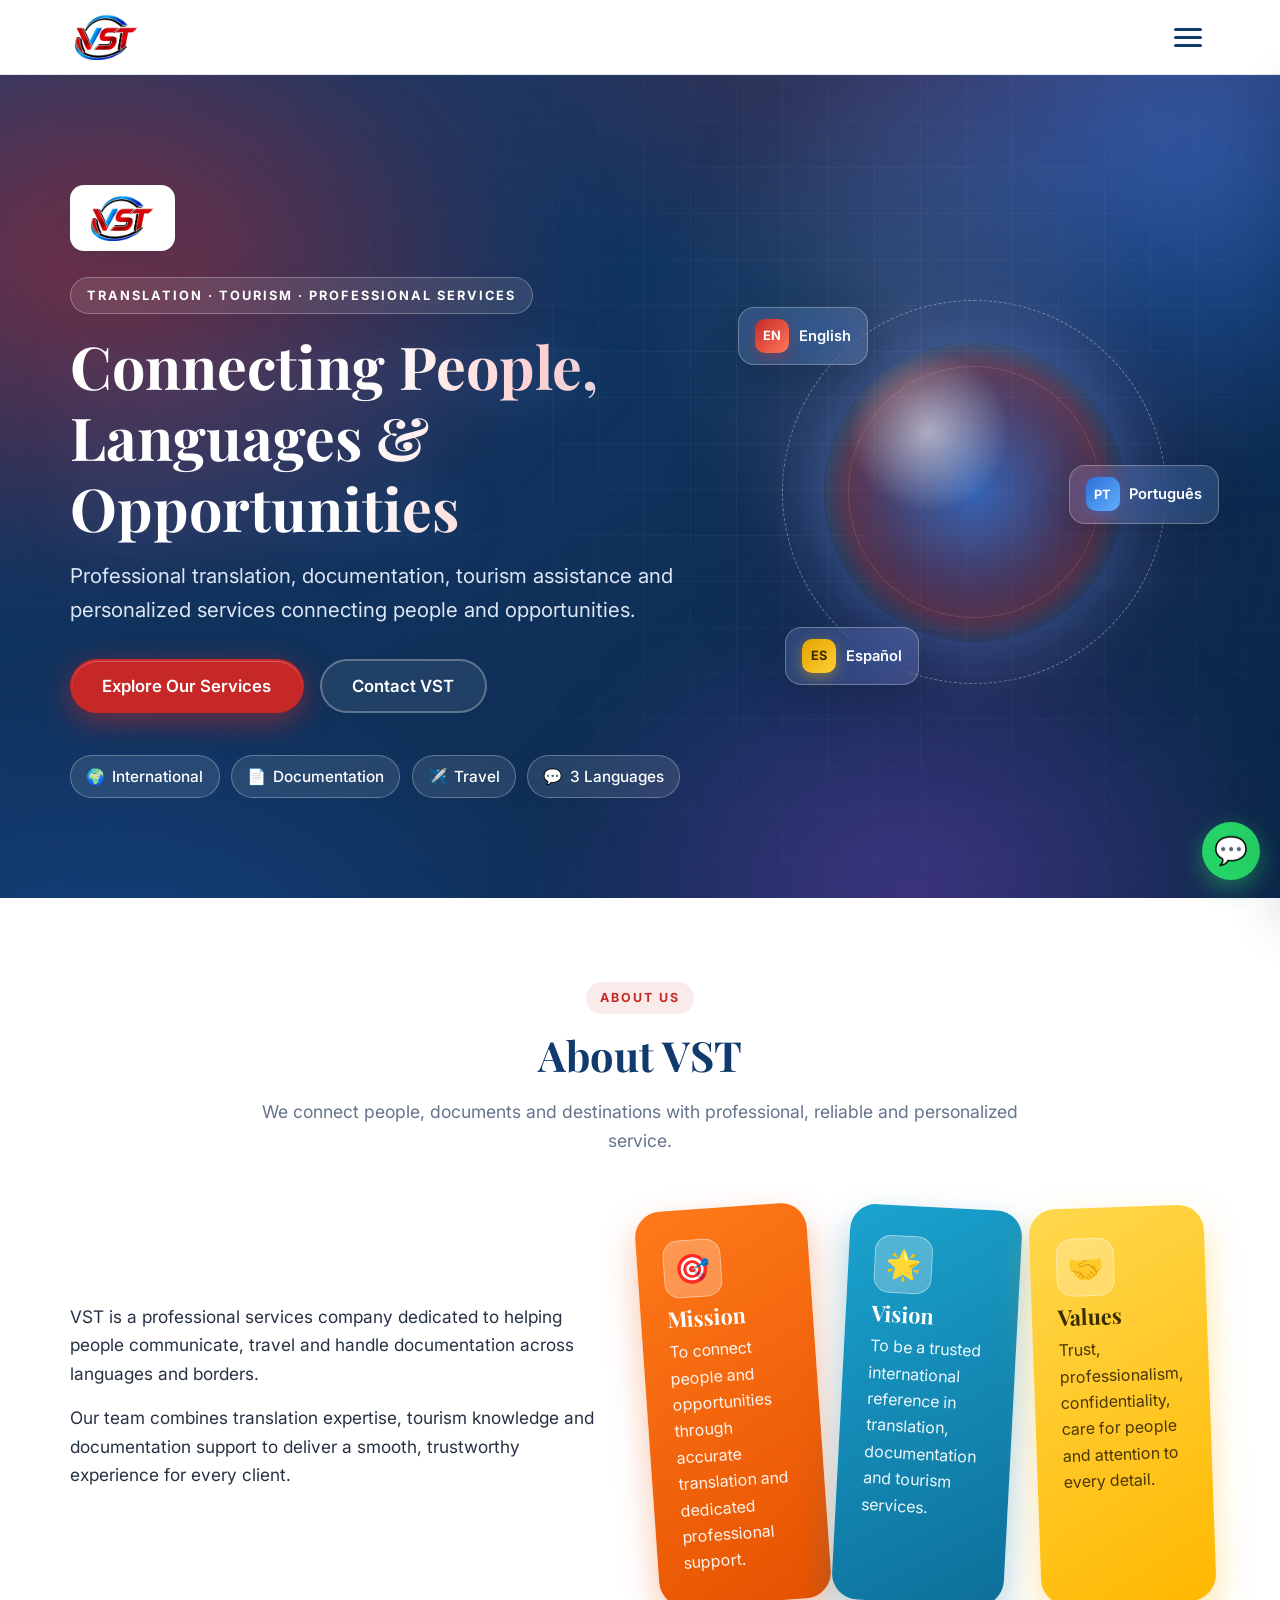
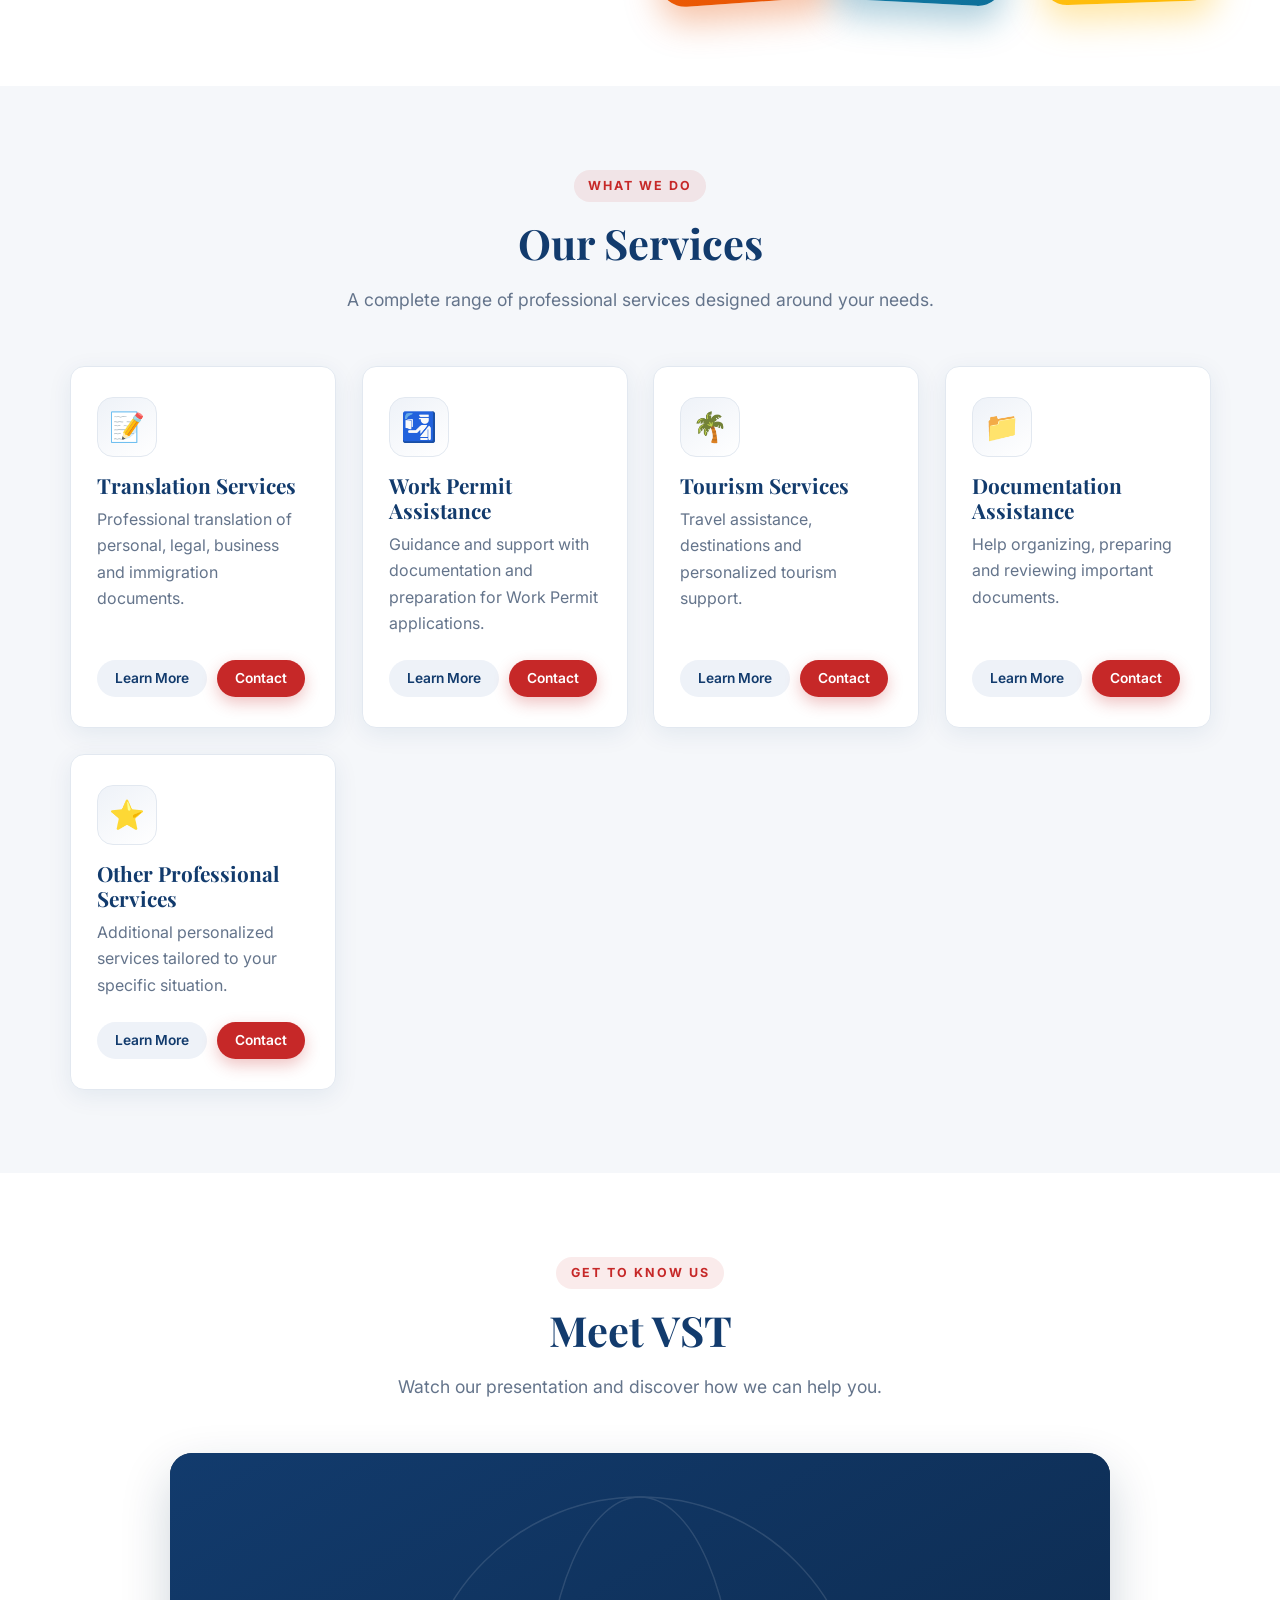
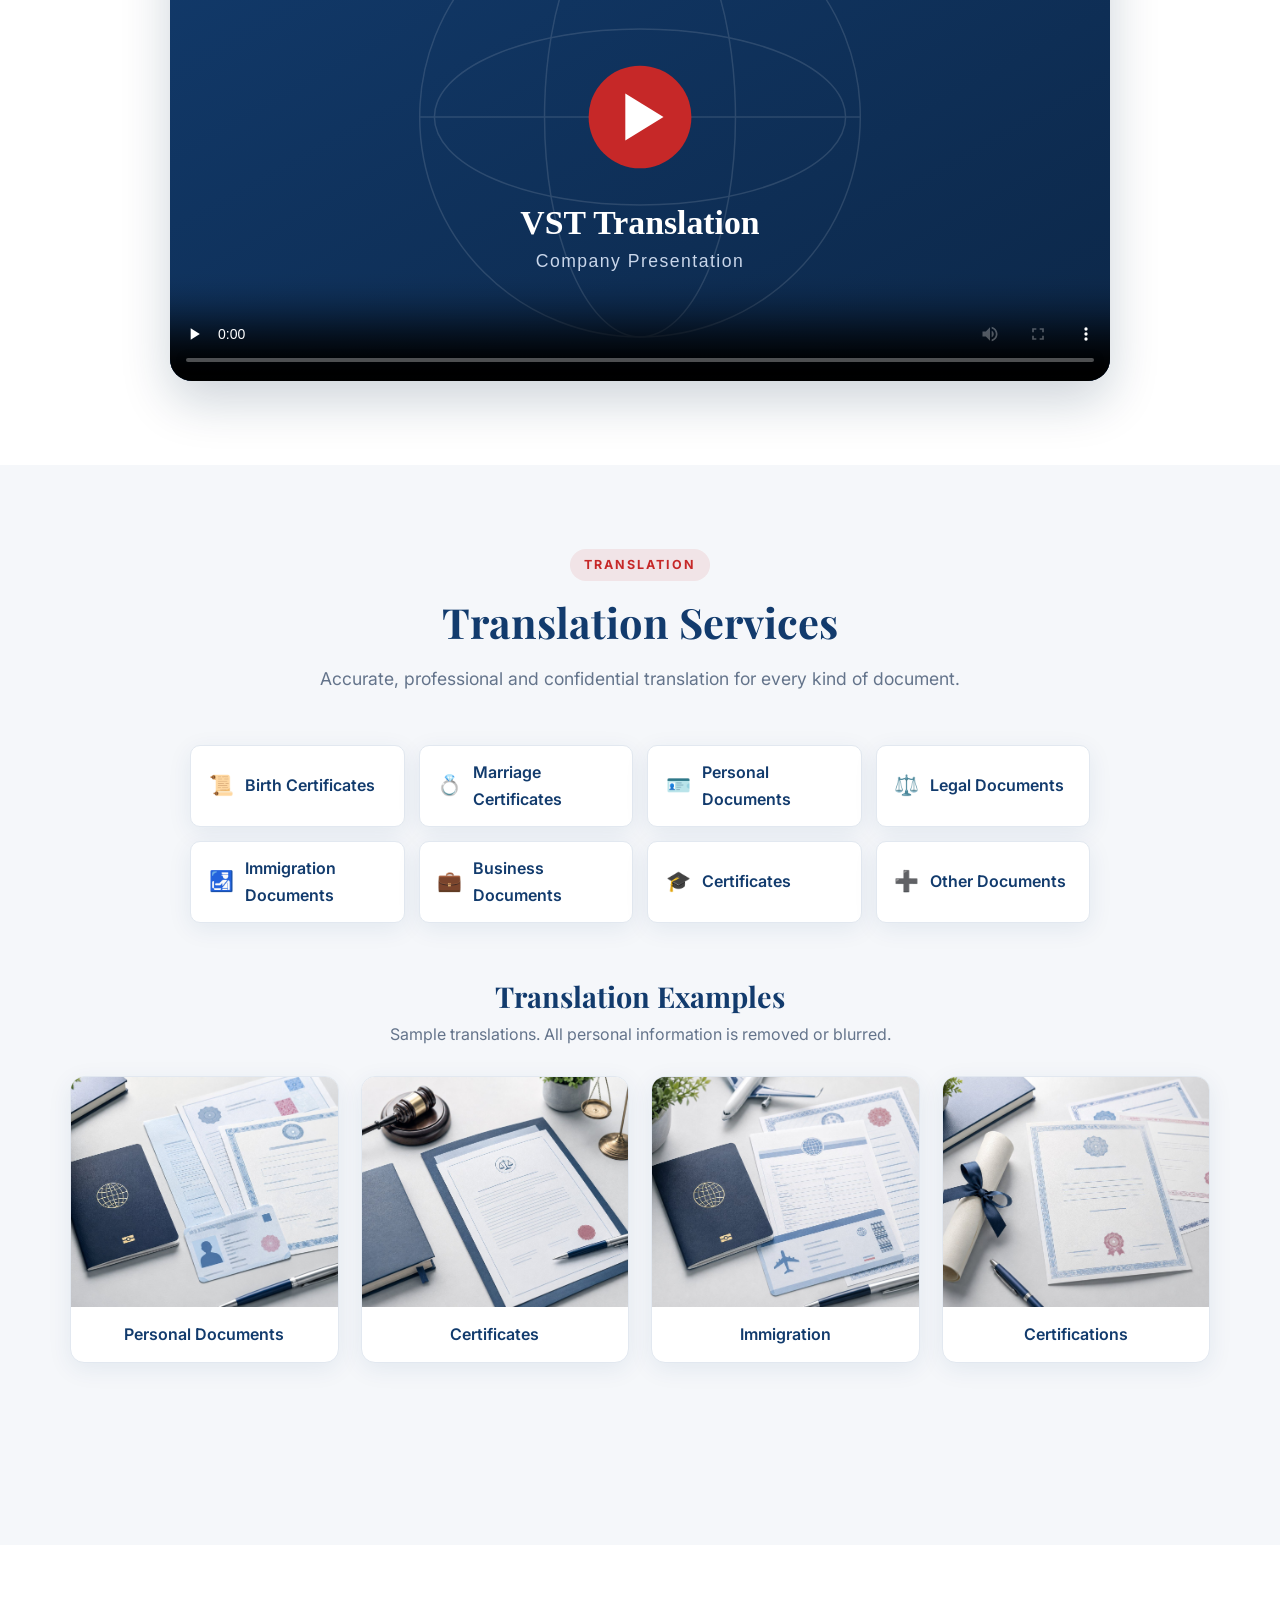
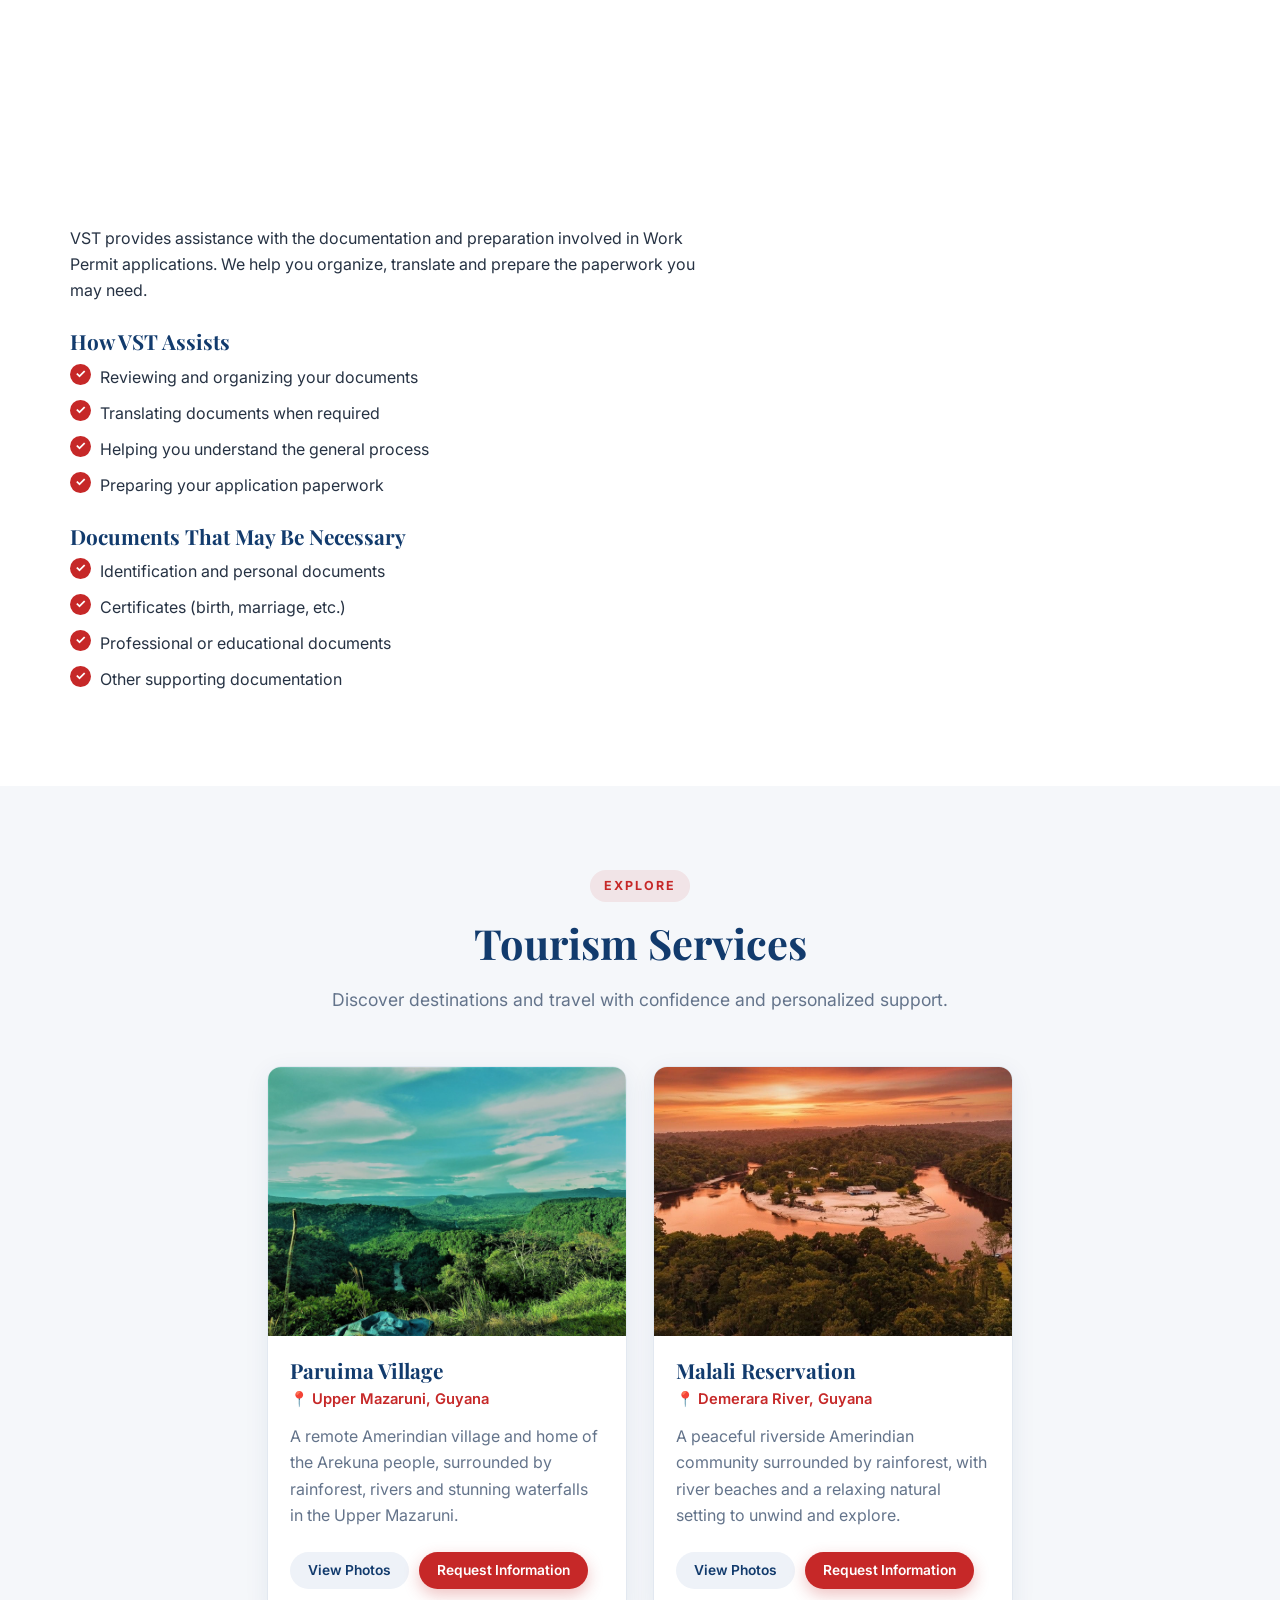
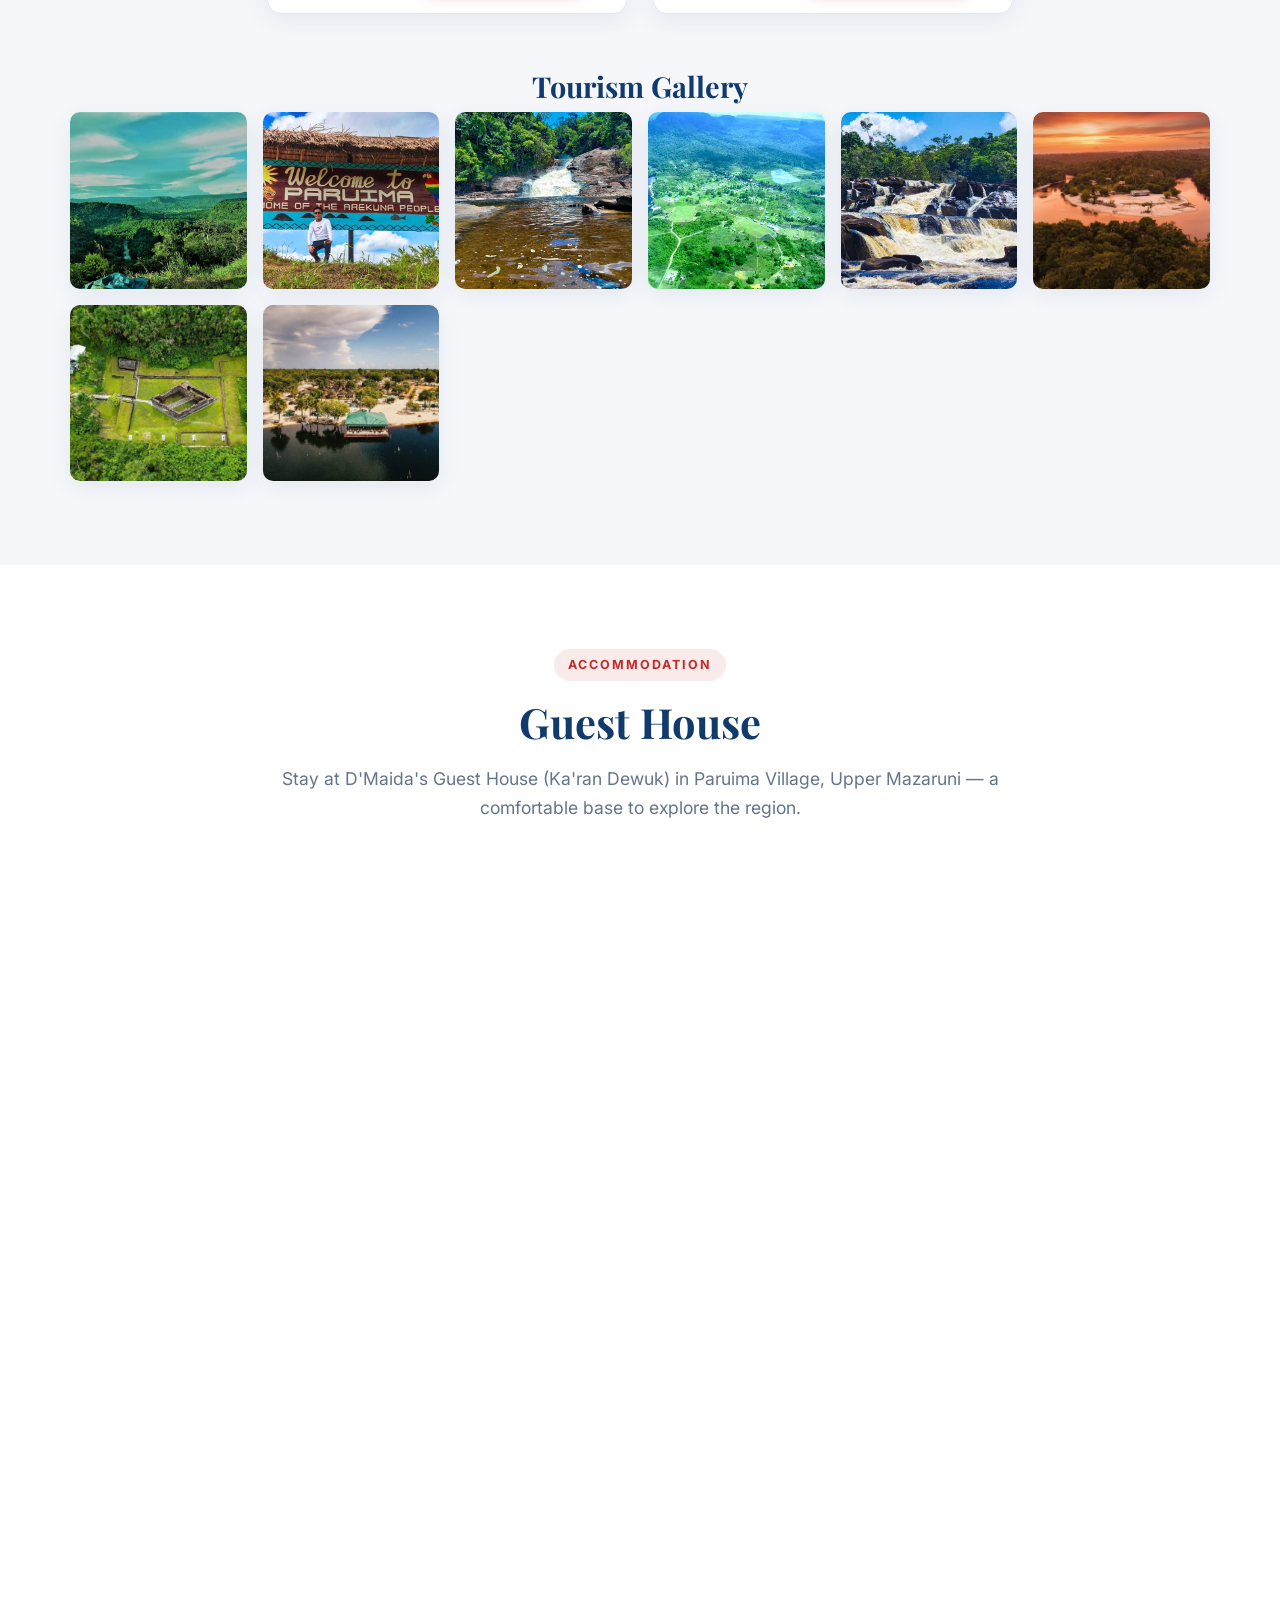
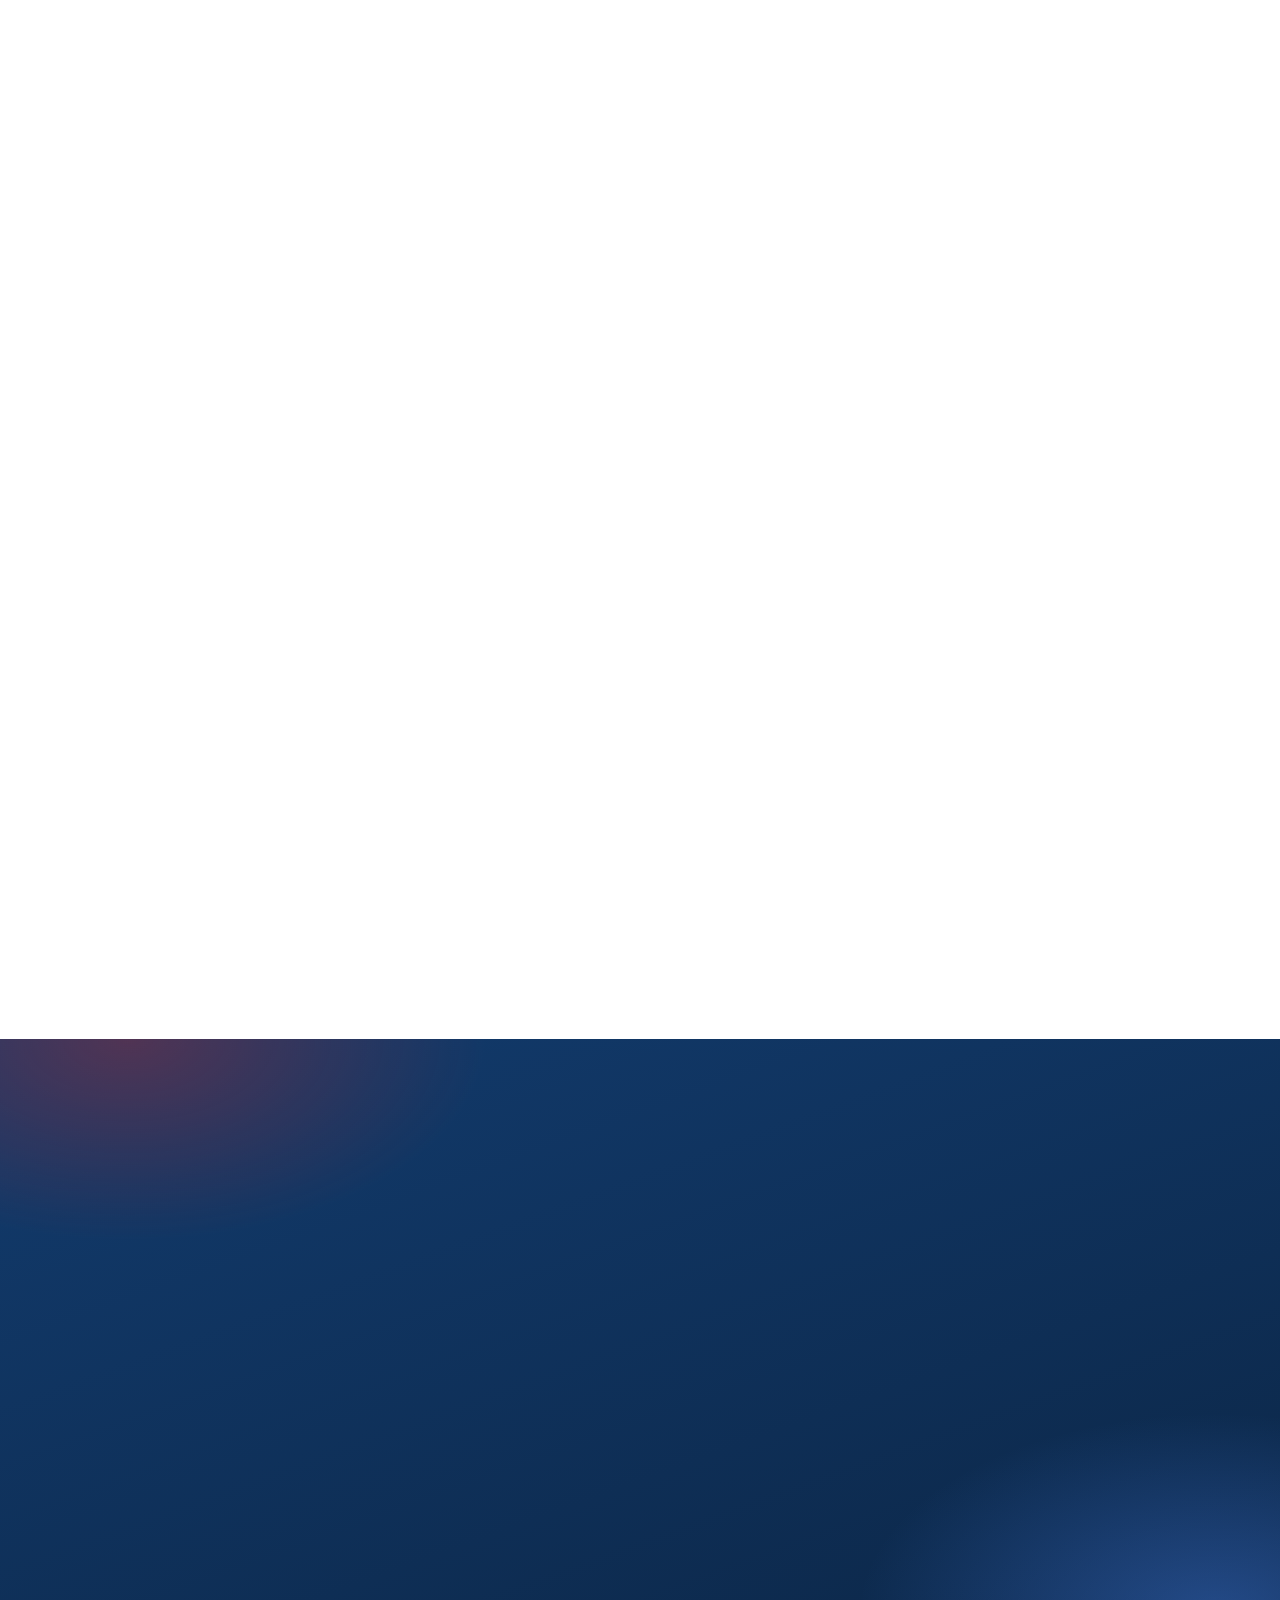
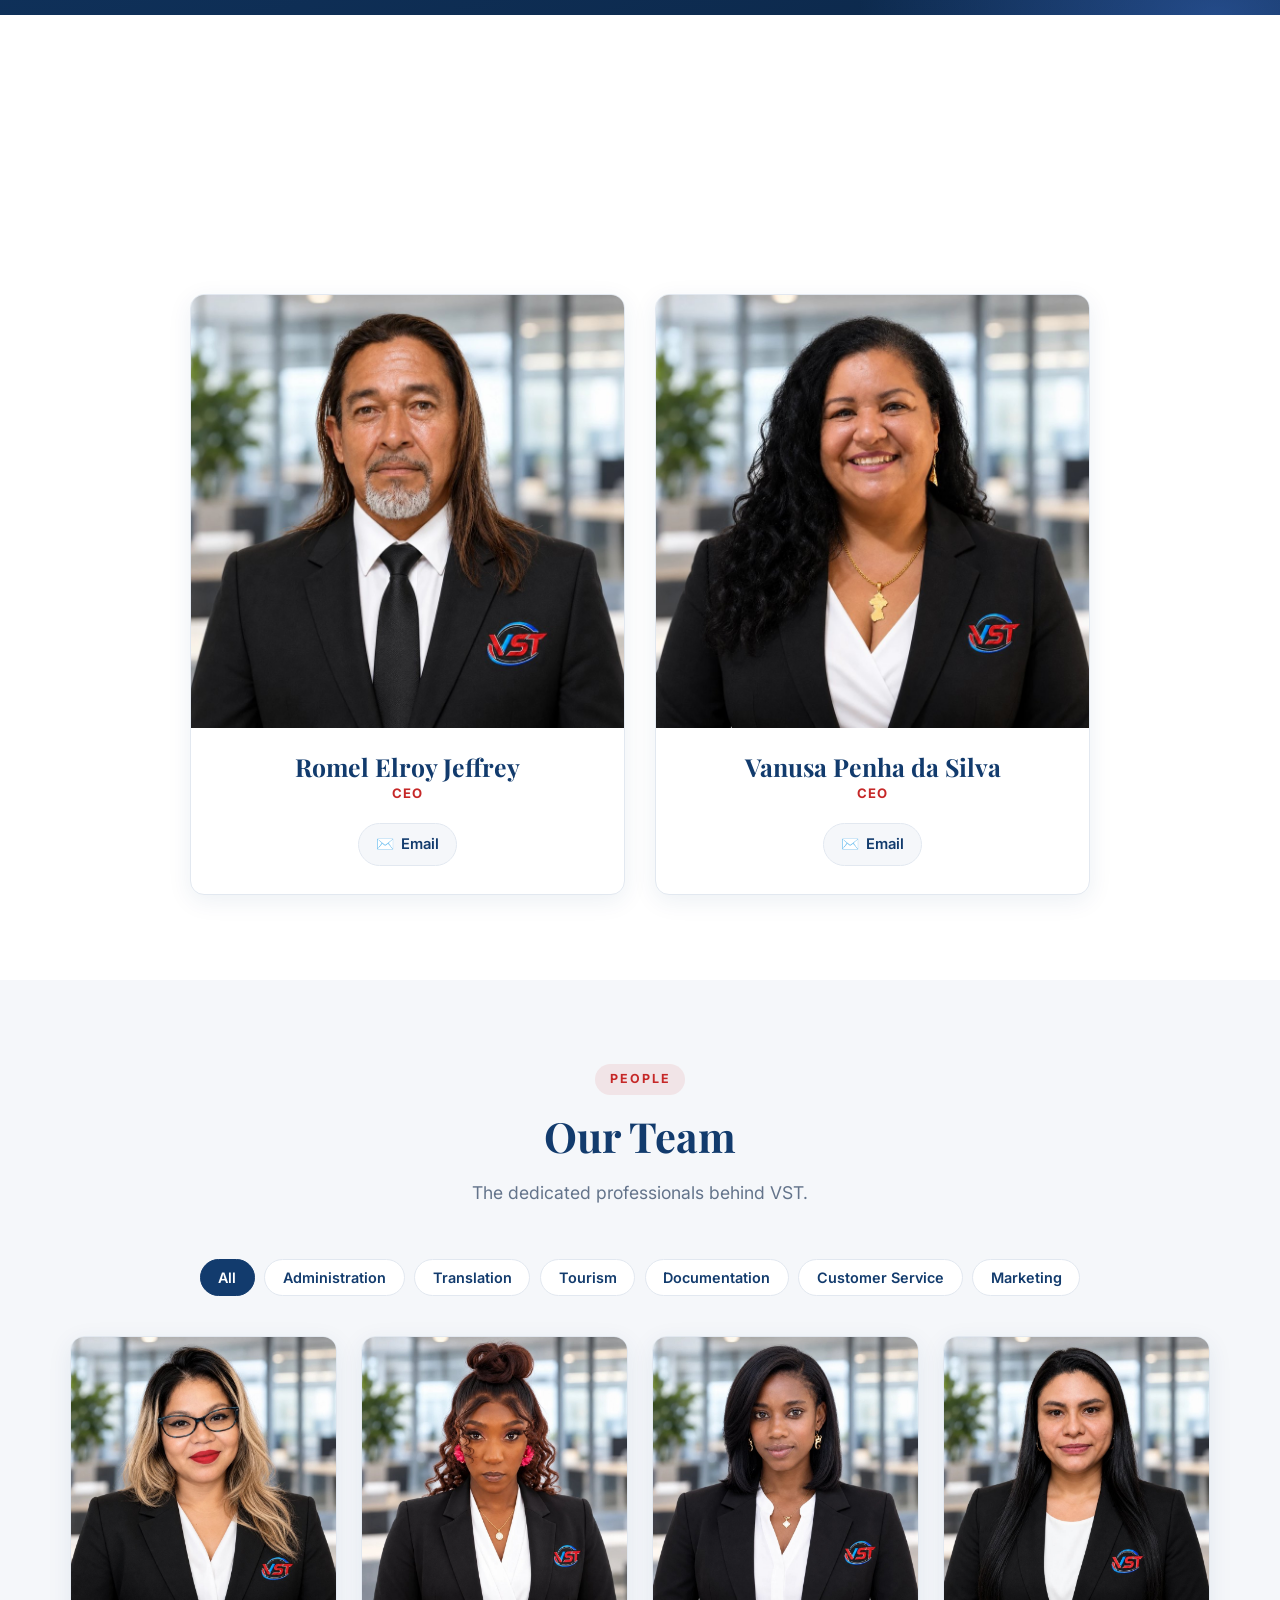
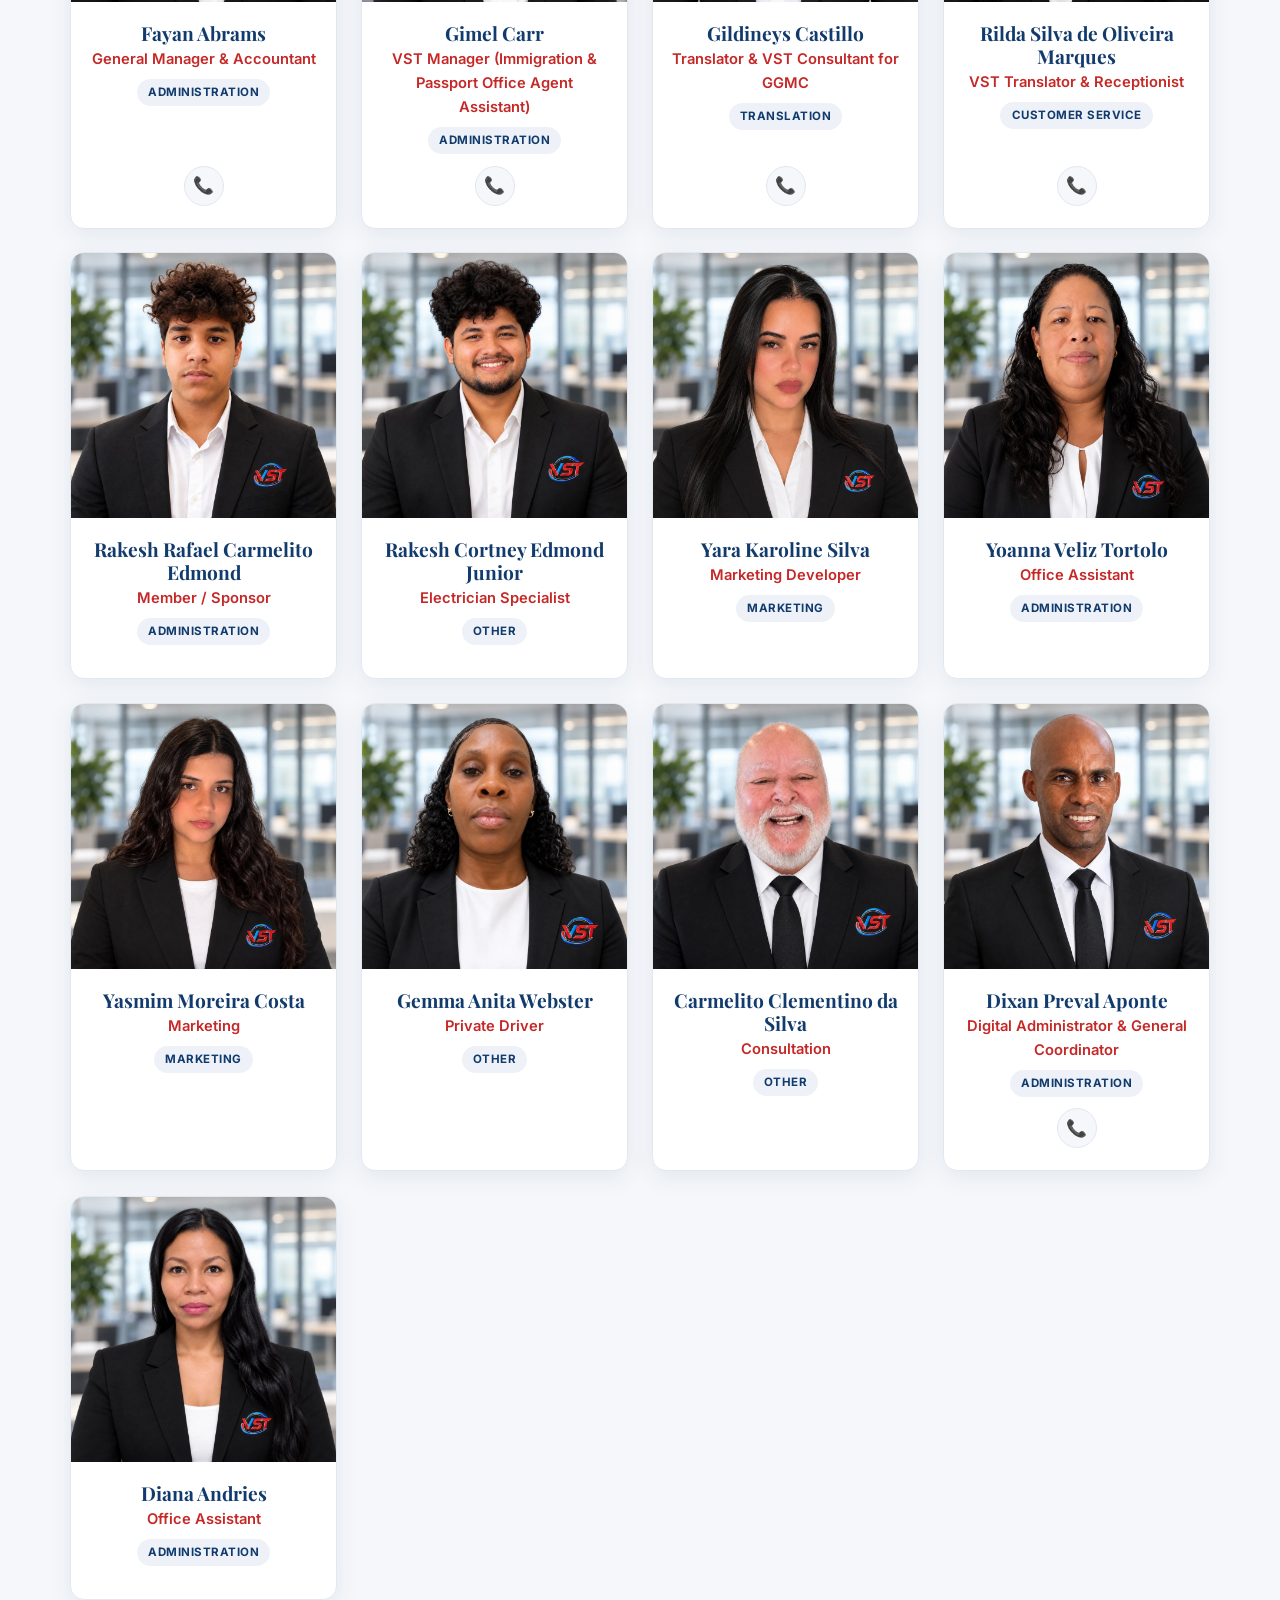
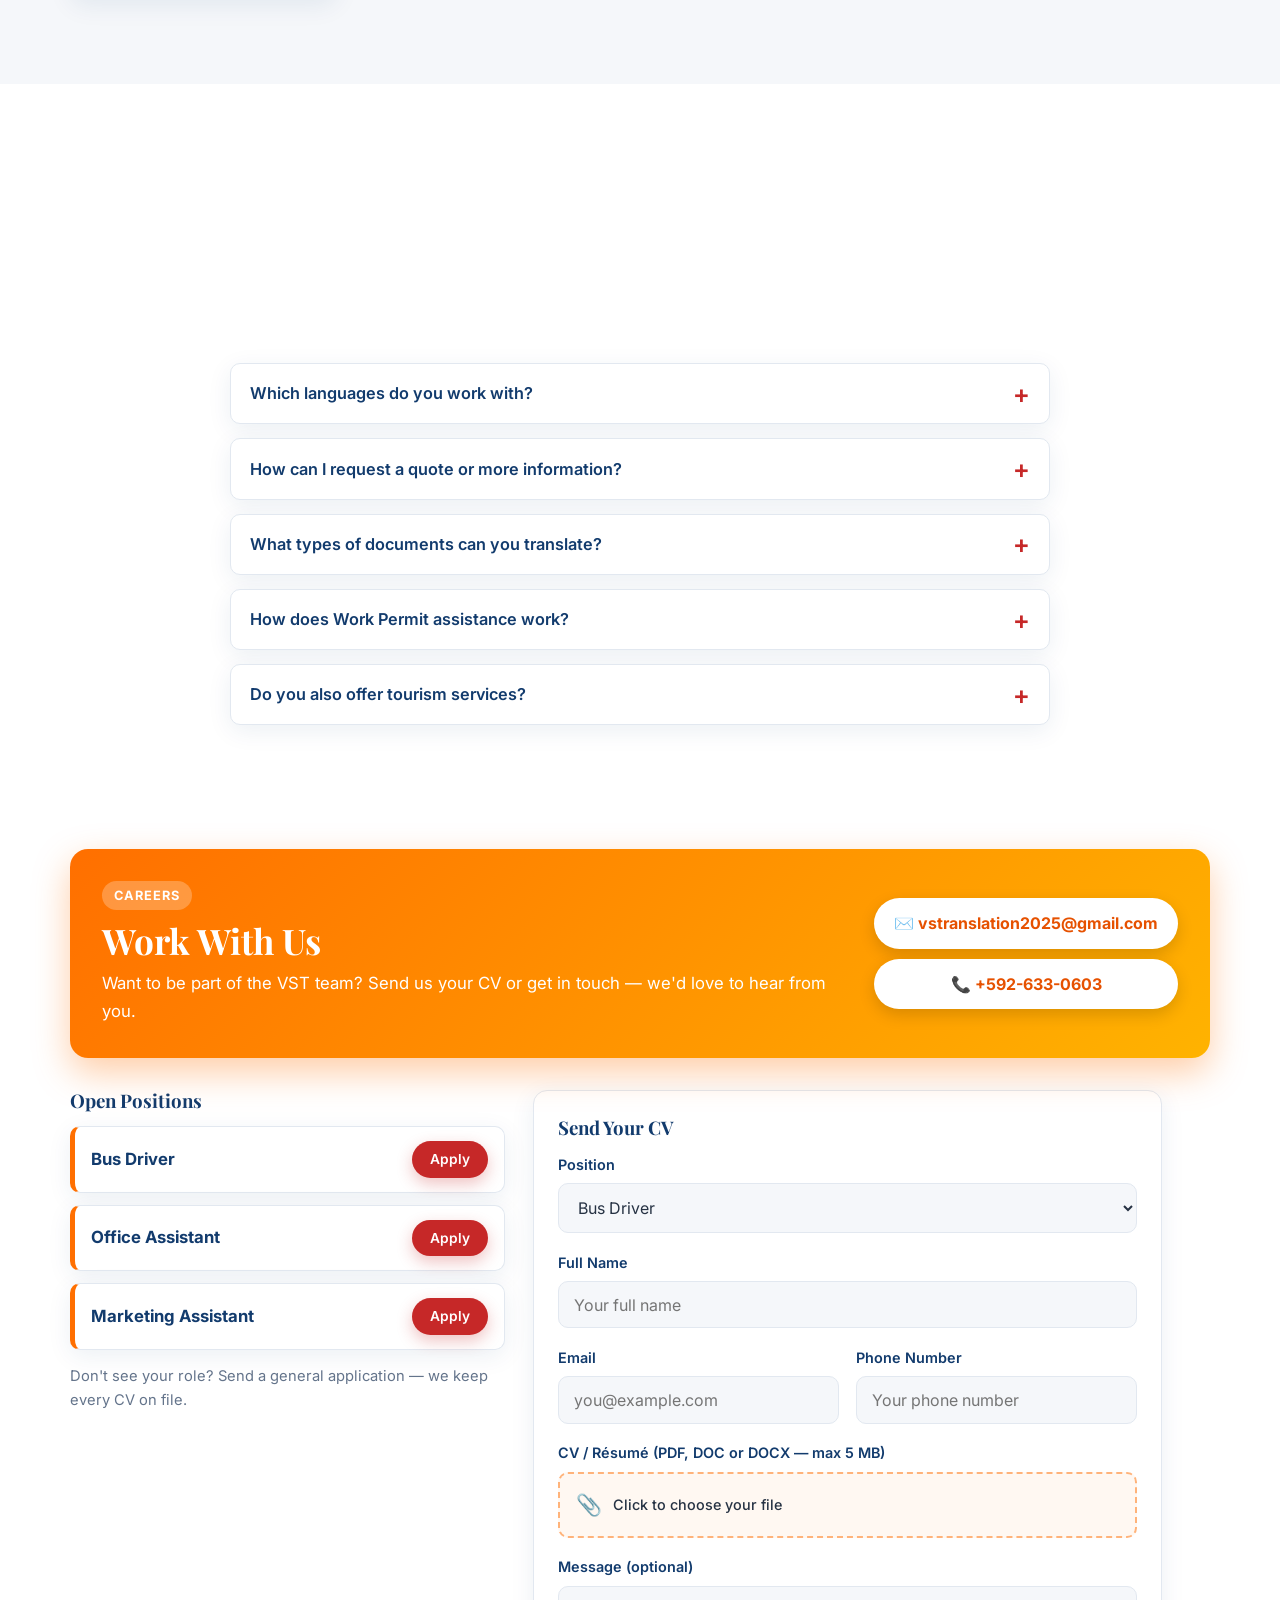
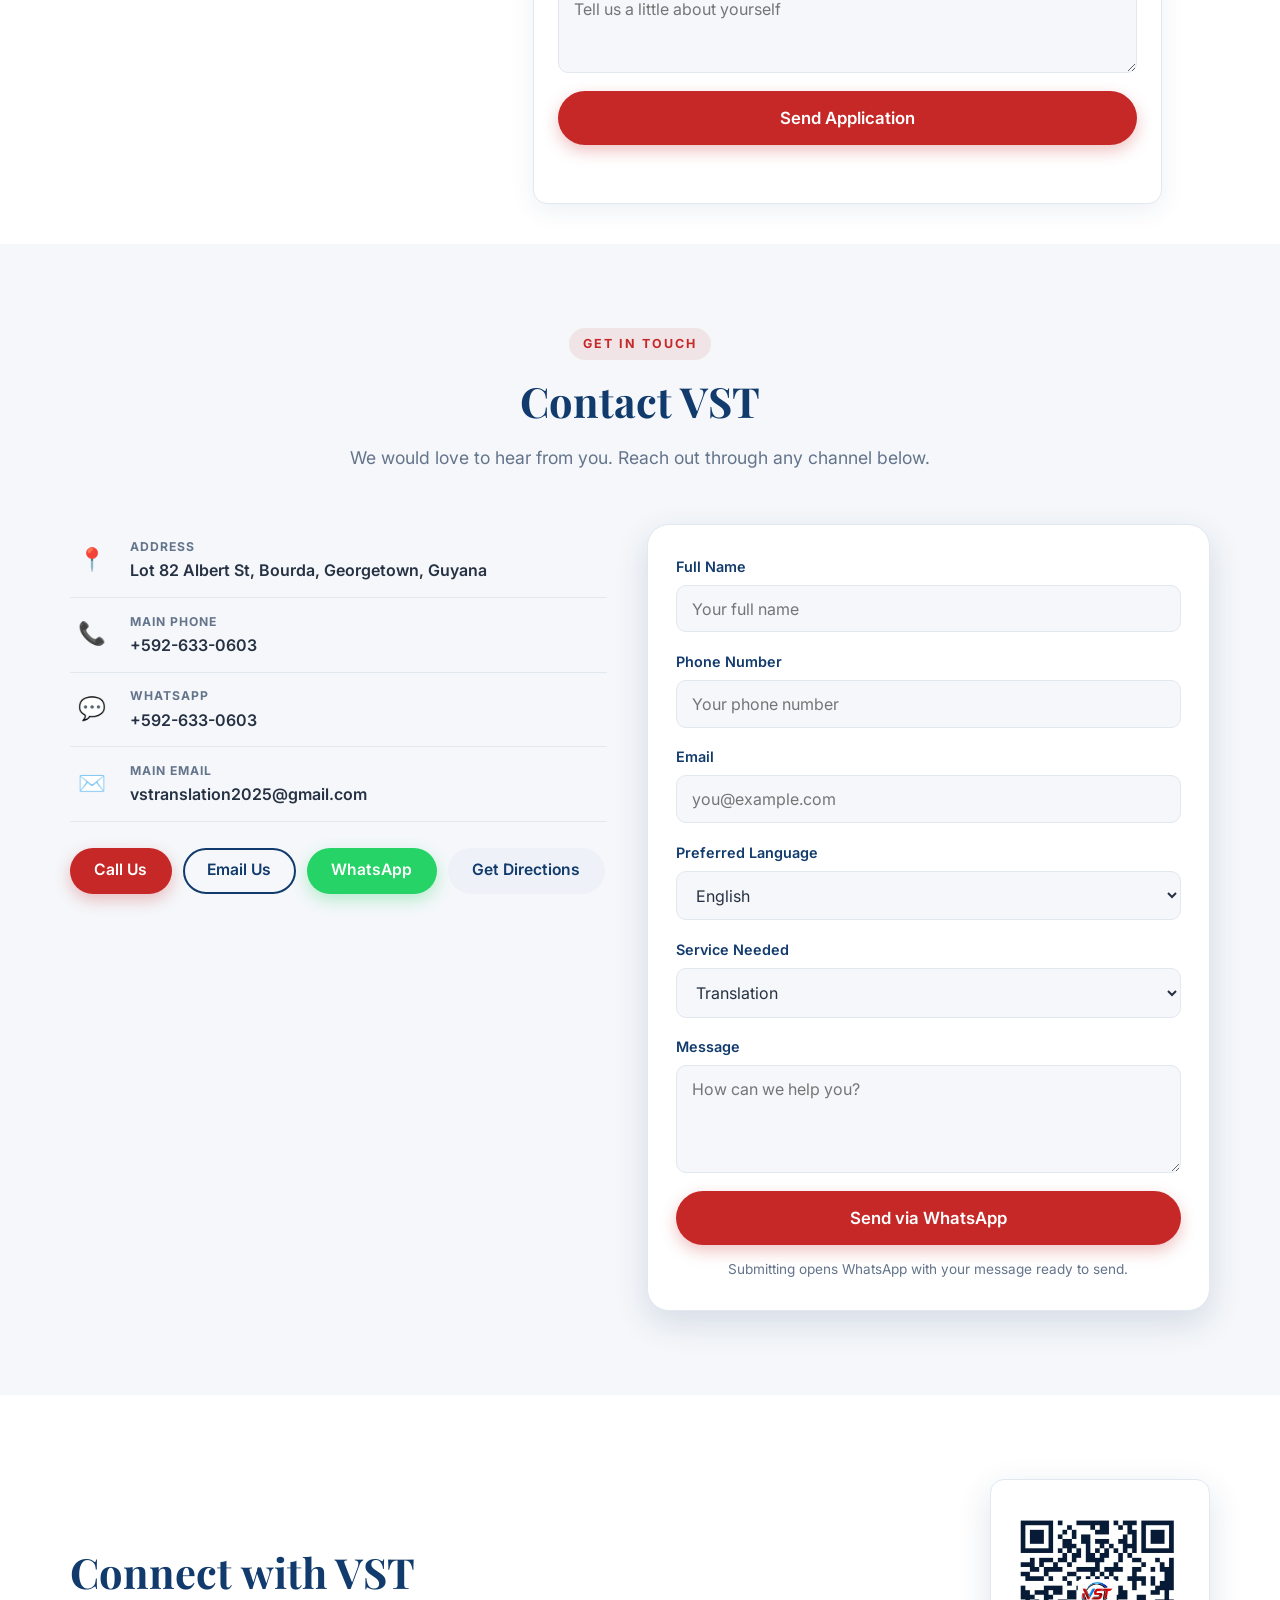
==== commit 6e5bb0fe: "Sync with production (vst-translation.com) as of 2026-10-21 Adds careers/jobs module (admin + API), " ====
--- a/index.html
+++ b/index.html
@@ -8,7 +8,7 @@
 
   QUICK EDIT GUIDE (no coding needed for most of it):
     - Logo ............ images/logo/vst-logo.png  (replace the file)
-    - CEO photos ...... images/ceos/dix-aponte.jpg / vanusa-da-silva.jpg
+    - CEO photos ...... images/ceos/v4/romel-elroy-jeffrey.jpg / vanusa-penha-da-silva.jpg
     - Team members .... edit the "employees" array in js/script.js
     - Phones/emails ... search for  [ADD ...]  below and in js/script.js
     - Colors .......... css/style.css  ->  :root  (VST BRAND COLORS)
@@ -54,6 +54,8 @@
 
   <!-- ============ Styles ============ -->
   <link rel="stylesheet" href="css/style.css" />
+  <!-- Visual effects pack (glass, hero, hover). Remove this line + js/effects.js to disable. -->
+  <link rel="stylesheet" href="css/effects.css" />
 
   <!-- ============ Basic Organization schema markup ============ -->
   <script type="application/ld+json">
@@ -90,9 +92,11 @@
         <li><a href="#about" data-i18n="nav_about">About</a></li>
         <li><a href="#services" data-i18n="nav_services">Services</a></li>
         <li><a href="#tourism" data-i18n="nav_tourism">Tourism</a></li>
+        <li><a href="#guesthouse" data-i18n="nav_guesthouse">Guest House</a></li>
         <li><a href="#leadership" data-i18n="nav_leadership">Leadership</a></li>
         <li><a href="#team" data-i18n="nav_team">Our Team</a></li>
         <li><a href="#faq" data-i18n="nav_faq">FAQ</a></li>
+        <li><a href="#careers" class="nav-careers" data-i18n="nav_careers">Work With Us</a></li>
         <li><a href="#contact" data-i18n="nav_contact">Contact</a></li>
       </ul>
 
@@ -497,6 +501,64 @@
   </section>
 
   <!-- ============================================================ -->
+  <!-- 8b. GUEST HOUSE — D'Maida's Guest House (Paruima Village)     -->
+  <!-- Photos: images/guesthouse/   Video: videos/guesthouse-legendado.mp4    -->
+  <!-- ============================================================ -->
+  <section class="section" id="guesthouse">
+    <div class="container">
+      <div class="section-head reveal">
+        <span class="section-eyebrow" data-i18n="gh_eyebrow">Accommodation</span>
+        <h2 class="section-title" data-i18n="gh_title">Guest House</h2>
+        <p class="section-lead" data-i18n="gh_lead">Stay at D'Maida's Guest House (Ka'ran Dewuk) in Paruima Village, Upper Mazaruni — a comfortable base to explore the region.</p>
+      </div>
+
+      <div class="gh-layout">
+        <div class="gh-info card reveal">
+          <h3>D'Maida's Guest House <small>— Ka'ran Dewuk</small></h3>
+          <p class="destination-loc">📍 <span data-i18n="gh_loc">Paruima Village, Upper Mazaruni, Guyana</span></p>
+          <p class="gh-price"><strong>$7,000</strong> <span data-i18n="gh_per_night">/ per night</span></p>
+          <h4 data-i18n="gh_facilities">Facilities</h4>
+          <ul class="gh-list">
+            <li>🛏️ <span data-i18n="gh_f1">6 bedrooms</span></li>
+            <li>🚿 <span data-i18n="gh_f2">1 toilet and bath</span></li>
+            <li>🛋️ <span data-i18n="gh_f3">Living room</span></li>
+            <li>🍳 <span data-i18n="gh_f4">Kitchen</span></li>
+            <li>📶 <span data-i18n="gh_f5">Internet</span></li>
+          </ul>
+          <p class="gh-extra" data-i18n="gh_extra">Extra cost: meals and laundry.</p>
+          <p class="gh-phones">📞 <a href="tel:+5926973046">+592 697-3046</a> · <a href="tel:+5926717884">+592 671-7884</a></p>
+          <div class="card-actions">
+            <a href="https://wa.me/5926973046" target="_blank" rel="noopener" class="btn btn-sm btn-whatsapp">WhatsApp</a>
+            <a href="#contact" class="btn btn-sm btn-primary" data-i18n="gh_book">Book / Request Information</a>
+          </div>
+        </div>
+
+        <div class="gh-video reveal">
+          <video controls preload="none" poster="images/guesthouse/guesthouse-cover.jpg" playsinline>
+            <source src="videos/guesthouse-legendado.mp4" type="video/mp4" />
+            <span data-i18n="video_fallback">Your browser does not support the video tag.</span>
+          </video>
+        </div>
+      </div>
+
+      <div class="gallery-grid gh-gallery reveal">
+        <div class="gallery-item lightbox-item" data-caption="D'Maida's Guest House — Paruima Village">
+          <img src="images/guesthouse/guesthouse-1.jpg" alt="D'Maida's Guest House, Paruima Village, Guyana" loading="lazy"
+               onerror="this.onerror=null;this.src='images/placeholder.svg';" />
+        </div>
+        <div class="gallery-item lightbox-item" data-caption="D'Maida's Guest House — Paruima Village">
+          <img src="images/guesthouse/guesthouse-2.jpg" alt="Visitors in front of D'Maida's Guest House, Paruima Village" loading="lazy"
+               onerror="this.onerror=null;this.src='images/placeholder.svg';" />
+        </div>
+        <div class="gallery-item lightbox-item" data-caption="D'Maida's Guest House — Paruima Village">
+          <img src="images/guesthouse/guesthouse-3.jpg" alt="D'Maida's Guest House exterior, Paruima Village" loading="lazy"
+               onerror="this.onerror=null;this.src='images/placeholder.svg';" />
+        </div>
+      </div>
+    </div>
+  </section>
+
+  <!-- ============================================================ -->
   <!-- OTHER SERVICES (flexible — duplicate a card to add more)      -->
   <!-- ============================================================ -->
   <section class="section" id="other-services">
@@ -587,7 +649,7 @@
         <!-- CEO 1 — Romel Elroy Jeffrey (male CEO photo) -->
         <article class="card ceo-card reveal">
           <div class="ceo-photo">
-            <img src="images/ceos/dix-aponte.jpg" alt="Romel Elroy Jeffrey, CEO of VST" />
+            <img src="images/ceos/v4/romel-elroy-jeffrey.jpg" alt="Romel Elroy Jeffrey, CEO of VST" />
           </div>
           <div class="ceo-body">
             <h3 class="ceo-name">Romel Elroy Jeffrey</h3>
@@ -604,7 +666,7 @@
         <!-- CEO 2 — Vanusa Penha da Silva (female CEO photo) -->
         <article class="card ceo-card reveal">
           <div class="ceo-photo">
-            <img src="images/ceos/vanusa-da-silva.jpg" alt="Vanusa Penha da Silva, CEO of VST" />
+            <img src="images/ceos/v4/vanusa-penha-da-silva.jpg" alt="Vanusa Penha da Silva, CEO of VST" />
           </div>
           <div class="ceo-body">
             <h3 class="ceo-name">Vanusa Penha da Silva</h3>
@@ -705,6 +767,78 @@
             <span class="faq-ic" aria-hidden="true">+</span>
           </button>
           <div class="faq-a"><div><p data-i18n="faq_a5">Yes. We offer tourism assistance, destinations and personalized travel support. See the Tourism section or contact us for more information.</p></div></div>
+        </div>
+      </div>
+    </div>
+  </section>
+
+  <!-- ============================================================ -->
+  <!-- 12b. WORK WITH US (careers call-to-action)                    -->
+  <!-- ============================================================ -->
+  <section class="section careers" id="careers">
+    <div class="container">
+      <div class="careers-box reveal">
+        <div class="careers-text">
+          <span class="careers-eyebrow" data-i18n="cr_eyebrow">Careers</span>
+          <h2 data-i18n="cr_title">Work With Us</h2>
+          <p data-i18n="cr_lead">Want to be part of the VST team? Send us your CV or get in touch — we'd love to hear from you.</p>
+        </div>
+        <div class="careers-actions">
+          <a class="careers-btn" href="mailto:vstranslation2025@gmail.com?subject=Work%20with%20VST">✉️ vstranslation2025@gmail.com</a>
+          <a class="careers-btn" href="tel:+5926330603">📞 +592-633-0603</a>
+        </div>
+      </div>
+
+      <!-- Job openings (from the database via api/jobs.php; fallback list in js/script.js)
+           + application form with CV upload (sent to api/apply.php). -->
+      <div class="careers-grid">
+        <div class="careers-jobs reveal">
+          <h3 data-i18n="cr_jobs_title">Open Positions</h3>
+          <ul class="jobs-list" id="jobsList"></ul>
+          <p class="jobs-note" data-i18n="cr_jobs_note">Don't see your role? Send a general application — we keep every CV on file.</p>
+        </div>
+
+        <div class="careers-form-wrap card reveal">
+          <h3 data-i18n="cr_form_title">Send Your CV</h3>
+          <form id="applyForm" novalidate enctype="multipart/form-data">
+            <div class="form-row">
+              <label for="a-job" data-i18n="cr_f_job">Position</label>
+              <select id="a-job" name="job_id"></select>
+            </div>
+            <div class="form-row">
+              <label for="a-name" data-i18n="form_name">Full Name</label>
+              <input type="text" id="a-name" name="name" required maxlength="160" autocomplete="name" data-i18n-placeholder="form_name_ph" placeholder="Your full name" />
+              <small class="form-error" data-i18n="form_err_name">Please enter your name.</small>
+            </div>
+            <div class="form-row two-cols">
+              <div>
+                <label for="a-email" data-i18n="form_email">Email</label>
+                <input type="email" id="a-email" name="email" required maxlength="190" autocomplete="email" placeholder="you@example.com" />
+                <small class="form-error" data-i18n="form_err_email">Please enter a valid email.</small>
+              </div>
+              <div>
+                <label for="a-phone" data-i18n="form_phone">Phone Number</label>
+                <input type="tel" id="a-phone" name="phone" maxlength="60" autocomplete="tel" data-i18n-placeholder="form_phone_ph" placeholder="Your phone number" />
+              </div>
+            </div>
+            <div class="form-row">
+              <label for="a-cv" data-i18n="cr_f_cv">CV / Résumé (PDF, DOC or DOCX — max 5 MB)</label>
+              <label class="file-drop" for="a-cv">
+                <span class="file-drop-ic">📎</span>
+                <span class="file-drop-text" id="cvName" data-i18n="cr_f_cv_pick">Click to choose your file</span>
+              </label>
+              <input type="file" id="a-cv" name="cv" required accept=".pdf,.doc,.docx,application/pdf,application/msword,application/vnd.openxmlformats-officedocument.wordprocessingml.document" />
+              <small class="form-error" id="cvError" data-i18n="cr_err_cv">Please attach your CV (PDF, DOC or DOCX, max 5 MB).</small>
+            </div>
+            <div class="form-row">
+              <label for="a-msg" data-i18n="cr_f_msg">Message (optional)</label>
+              <textarea id="a-msg" name="message" rows="3" maxlength="3000" data-i18n-placeholder="cr_f_msg_ph" placeholder="Tell us a little about yourself"></textarea>
+            </div>
+            <!-- anti-spam field: hidden from people, bots fill it -->
+            <div class="hp-field" aria-hidden="true"><label>Website <input type="text" name="website" tabindex="-1" autocomplete="off" /></label></div>
+            <button type="submit" class="btn btn-primary btn-lg btn-block" id="applyBtn" data-i18n="cr_submit">Send Application</button>
+            <p class="form-status" id="applyStatus" role="status" aria-live="polite"></p>
+          </form>
         </div>
       </div>
     </div>
@@ -889,9 +1023,11 @@
         <li><a href="#about" data-i18n="nav_about">About</a></li>
         <li><a href="#services" data-i18n="nav_services">Services</a></li>
         <li><a href="#tourism" data-i18n="nav_tourism">Tourism</a></li>
+        <li><a href="#guesthouse" data-i18n="nav_guesthouse">Guest House</a></li>
         <li><a href="#leadership" data-i18n="nav_leadership">Leadership</a></li>
         <li><a href="#team" data-i18n="nav_team">Our Team</a></li>
         <li><a href="#faq" data-i18n="nav_faq">FAQ</a></li>
+        <li><a href="#careers" class="nav-careers" data-i18n="nav_careers">Work With Us</a></li>
         <li><a href="#contact" data-i18n="nav_contact">Contact</a></li>
       </ul>
     </div>
@@ -960,5 +1096,6 @@
 
 <!-- ============ Scripts ============ -->
 <script src="js/script.js" defer></script>
+<script src="js/effects.js" defer></script>
 </body>
 </html>
--- a/css/style.css
+++ b/css/style.css
@@ -198,9 +198,9 @@
 .hamburger.open span:nth-child(3) { transform: translateY(-8px) rotate(-45deg); }
 
 /* ---- Mobile nav ----
-   Breakpoint raised to 1080px so the 8 nav items + CTA + language selector
+   Breakpoint raised to 1280px so the 10 nav items + CTA + language selector
    never crowd the header; below this width we use the hamburger menu. */
-@media (max-width: 1080px) {
+@media (max-width: 1280px) {
   .hamburger { display: flex; }
   .header-actions .lang-switch--desktop { display: none; }
   .main-nav {
@@ -565,3 +565,90 @@
   * { animation: none !important; transition: none !important; }
   .reveal { opacity: 1; transform: none; }
 }
+
+/* ===== GUEST HOUSE ===== */
+.gh-layout { display: grid; gap: 24px; align-items: start; margin-bottom: 24px; }
+.gh-info { padding: 24px; }
+.gh-info h3 { margin: 0 0 6px; color: var(--vst-blue); }
+.gh-info h3 small { font-weight: 500; font-size: .8em; color: #6b7280; }
+.gh-price { font-size: 1.25rem; margin: 10px 0 14px; }
+.gh-price strong { color: var(--vst-red); font-size: 1.6rem; }
+.gh-info h4 { margin: 0 0 8px; }
+.gh-list { list-style: none; padding: 0; margin: 0 0 12px; display: grid; grid-template-columns: repeat(2, 1fr); gap: 6px 12px; }
+.gh-extra { font-size: .95rem; color: #6b7280; }
+.gh-phones a { font-weight: 600; color: var(--vst-blue); }
+.gh-video { display: flex; justify-content: center; }
+.gh-video video { width: 100%; max-width: 360px; aspect-ratio: 9 / 16; object-fit: contain; background: #000; border-radius: 14px; box-shadow: 0 10px 30px rgba(0,0,0,.18); }
+.gh-gallery { grid-template-columns: repeat(auto-fit, minmax(220px, 1fr)) !important; }
+@media (min-width: 860px) { .gh-layout { grid-template-columns: 1.3fr 1fr; } }
+
+/* ===== WORK WITH US (eye-catching) ===== */
+.careers { padding-top: 40px; padding-bottom: 40px; }
+.careers-box {
+  display: flex; flex-wrap: wrap; align-items: center; justify-content: space-between; gap: 20px;
+  padding: 32px; border-radius: 18px; color: #fff;
+  background: linear-gradient(135deg, #ff6f00 0%, #ffb300 100%);
+  box-shadow: 0 14px 36px rgba(255,111,0,.35);
+}
+.careers-text { flex: 1 1 320px; }
+.careers-eyebrow { display: inline-block; font-weight: 700; text-transform: uppercase; letter-spacing: .08em; font-size: .8rem; background: rgba(255,255,255,.25); padding: 4px 12px; border-radius: 999px; }
+.careers-box h2 { margin: 10px 0 8px; font-size: clamp(1.6rem, 3vw, 2.2rem); color: #fff; }
+.careers-box p { margin: 0; font-size: 1.05rem; color: #fff; }
+.careers-actions { display: flex; flex-direction: column; gap: 10px; flex: 0 1 auto; max-width: 100%; }
+.careers-btn {
+  display: block; background: #fff; color: #e65100; font-weight: 700; text-decoration: none;
+  padding: 12px 20px; border-radius: 999px; text-align: center; overflow-wrap: anywhere;
+  box-shadow: 0 6px 16px rgba(0,0,0,.15); transition: transform .15s ease;
+}
+.careers-btn:hover { transform: translateY(-2px); }
+.main-nav a.nav-careers { color: #ff6f00; font-weight: 700; }
+.nav-list a { white-space: nowrap; }
+@media (max-width: 520px) {
+  .careers-box { padding: 22px 18px; }
+  .careers-actions { width: 100%; }
+  .careers-btn { font-size: .88rem; padding: 12px 14px; white-space: nowrap; overflow-wrap: normal; }
+}
+
+/* Phones: long button labels wrap instead of widening the page */
+.wp-grid > * { min-width: 0; }
+@media (max-width: 520px) {
+  .btn { white-space: normal; max-width: 100%; }
+}
+
+/* ===== WORK WITH US: job openings + CV form ===== */
+.careers-grid { display: grid; gap: 28px; margin-top: 32px; align-items: start; }
+@media (min-width: 900px) { .careers-grid { grid-template-columns: .9fr 1.1fr; } }
+.careers-jobs h3, .careers-form-wrap h3 { margin: 0 0 14px; }
+.jobs-list { display: flex; flex-direction: column; gap: 12px; }
+.job-item {
+  display: flex; flex-wrap: wrap; align-items: center; justify-content: space-between; gap: 8px 12px;
+  background: #fff; border: 1px solid var(--vst-border); border-left: 5px solid #ff6f00;
+  border-radius: var(--radius-sm); padding: 14px 16px; box-shadow: var(--shadow);
+  transition: transform .25s var(--ease), box-shadow .25s var(--ease);
+}
+.job-item:hover { transform: translateX(4px); box-shadow: var(--shadow-md); }
+.job-title { font-weight: 700; color: var(--vst-blue); font-size: 1.05rem; }
+.job-desc { flex-basis: 100%; margin: 0; color: var(--vst-muted); font-size: .92rem; }
+.jobs-note { color: var(--vst-muted); font-size: .92rem; margin-top: 14px; }
+.careers-form-wrap { padding: 26px 24px; }
+.form-row.two-cols { display: grid; gap: 1.1rem; }
+.form-row.two-cols > div { display: flex; flex-direction: column; }
+.form-row.two-cols label { font-weight: 600; font-size: .9rem; margin-bottom: .4rem; color: var(--vst-blue); }
+.two-cols > div.invalid .form-error { display: block; }
+.two-cols > div.invalid input { border-color: var(--vst-red); background: #fff5f5; }
+@media (min-width: 560px) { .form-row.two-cols { grid-template-columns: 1fr 1fr; } }
+#a-cv { position: absolute; width: 1px; height: 1px; opacity: 0; pointer-events: none; }
+.file-drop {
+  display: flex !important; align-items: center; gap: .7rem; cursor: pointer; margin: 0 !important;
+  padding: 14px 16px; border: 2px dashed #ffb37a; border-radius: var(--radius-sm); background: #fff8f2;
+  color: var(--vst-text) !important; font-weight: 500 !important; transition: border-color .2s, background .2s;
+}
+.file-drop:hover { border-color: #ff6f00; background: #fff1e5; }
+.form-row:has(#a-cv:focus-visible) .file-drop { outline: 3px solid var(--vst-red); outline-offset: 2px; }
+.file-drop-ic { font-size: 1.3rem; }
+.file-drop-text { overflow-wrap: anywhere; }
+.form-row.invalid .file-drop { border-color: var(--vst-red); background: #fff5f5; }
+.hp-field { position: absolute; left: -9999px; width: 1px; height: 1px; overflow: hidden; }
+.form-status { margin: .8rem 0 0; text-align: center; font-weight: 600; min-height: 1.2em; }
+.form-status.ok { color: #1b8a3a; }
+.form-status.err { color: var(--vst-red); }
--- a/css/effects.css
+++ b/css/effects.css
@@ -0,0 +1,256 @@
+/* =================================================================
+   VST — VISUAL EFFECTS PACK  (glassmorphism · hero · hover states)
+   Loaded AFTER style.css. Purely additive: to turn every effect off,
+   remove the <link> to this file and the <script> for js/effects.js.
+   ================================================================= */
+
+:root {
+  --glass-bg:      rgba(255, 255, 255, .10);
+  --glass-bg-lt:   rgba(255, 255, 255, .72);
+  --glass-border:  rgba(255, 255, 255, .28);
+  --glass-blur:    16px;
+  --glass-shadow:  0 10px 40px rgba(8, 24, 48, .28);
+  --fx-yellow:     #ffcf33;
+  --fx-teal:       #1590b8;
+}
+
+/* -----------------------------------------------------------------
+   1. GLASS HEADER
+   The blur lives on a pseudo-element: putting backdrop-filter on
+   .site-header itself would break the fixed mobile menu.
+   ----------------------------------------------------------------- */
+.site-header { background: var(--glass-bg-lt); }
+.site-header::before {
+  content: ""; position: absolute; inset: 0; z-index: -1; pointer-events: none;
+  -webkit-backdrop-filter: blur(18px) saturate(170%);
+          backdrop-filter: blur(18px) saturate(170%);
+}
+@media (max-width: 1280px) {
+  /* the slide-in mobile menu stays solid for readability */
+  .main-nav { background: rgba(255, 255, 255, .96); }
+}
+
+/* -----------------------------------------------------------------
+   2. HERO — animated aurora, mouse spotlight, glass panel & visual
+   ----------------------------------------------------------------- */
+.hero { padding: 110px 0 100px; isolation: isolate; }
+
+/* Moving colour blobs (brand red + blue + violet) */
+.hero-bg::before {
+  content: ""; position: absolute; inset: -20%;
+  background:
+    radial-gradient(38% 42% at 20% 30%, rgba(198, 40, 40, .55), transparent 70%),
+    radial-gradient(34% 40% at 80% 20%, rgba(54, 120, 230, .55), transparent 70%),
+    radial-gradient(30% 36% at 65% 85%, rgba(140, 70, 210, .40), transparent 70%);
+  filter: blur(40px);
+  animation: fx-aurora 18s ease-in-out infinite alternate;
+}
+@keyframes fx-aurora {
+  0%   { transform: translate3d(0, 0, 0) rotate(0deg) scale(1); }
+  50%  { transform: translate3d(4%, -3%, 0) rotate(8deg) scale(1.08); }
+  100% { transform: translate3d(-3%, 4%, 0) rotate(-6deg) scale(1.02); }
+}
+
+/* Spotlight that follows the mouse (position set by effects.js) */
+.hero::after {
+  content: ""; position: absolute; inset: 0; z-index: 0; pointer-events: none;
+  background: radial-gradient(420px circle at var(--mx, 70%) var(--my, 30%), rgba(255, 255, 255, .10), transparent 60%);
+  transition: background .1s linear;
+}
+
+/* Title: soft glow + gradient highlight on the text */
+.hero-title {
+  background: linear-gradient(100deg, #ffffff 0%, #ffffff 45%, #ffd1d1 70%, #bcd4ff 100%);
+  -webkit-background-clip: text; background-clip: text; -webkit-text-fill-color: transparent;
+  filter: drop-shadow(0 4px 24px rgba(120, 160, 255, .25));
+}
+.hero-eyebrow {
+  padding: .45rem 1rem; border-radius: 999px; color: #fff;
+  background: var(--glass-bg); border: 1px solid var(--glass-border);
+  -webkit-backdrop-filter: blur(10px); backdrop-filter: blur(10px);
+}
+
+/* Glass buttons */
+.hero .btn-outline {
+  background: rgba(255, 255, 255, .08); border-color: var(--glass-border);
+  -webkit-backdrop-filter: blur(10px); backdrop-filter: blur(10px);
+}
+.hero .btn-primary { box-shadow: 0 8px 30px rgba(198, 40, 40, .55), inset 0 1px 0 rgba(255, 255, 255, .25); }
+.hero .btn-primary:hover { box-shadow: 0 12px 40px rgba(198, 40, 40, .7), inset 0 1px 0 rgba(255, 255, 255, .25); }
+
+/* Badges become glass pills */
+.hero-badges { gap: .7rem; }
+.hero-badges li {
+  padding: .5rem .95rem; border-radius: 999px; color: #fff;
+  background: var(--glass-bg); border: 1px solid var(--glass-border);
+  -webkit-backdrop-filter: blur(10px); backdrop-filter: blur(10px);
+  transition: transform .3s var(--ease), background .3s;
+}
+.hero-badges li:hover { transform: translateY(-3px); background: rgba(255, 255, 255, .18); }
+
+/* Right-side visual (injected by effects.js): glowing globe + floating glass chips */
+.fx-hero-visual { display: none; }
+@media (min-width: 1024px) {
+  .hero-inner { display: grid; grid-template-columns: 1.15fr .85fr; align-items: center; gap: 30px; }
+  .fx-hero-visual { display: block; position: relative; height: 440px; }
+}
+.fx-globe {
+  position: absolute; inset: 50% auto auto 50%; width: 300px; height: 300px; transform: translate(-50%, -50%);
+  border-radius: 50%;
+  background:
+    radial-gradient(circle at 35% 30%, rgba(255, 255, 255, .55), transparent 28%),
+    radial-gradient(circle at 50% 50%, rgba(80, 140, 255, .55), rgba(198, 40, 40, .35) 60%, transparent 72%);
+  box-shadow: 0 0 80px rgba(90, 150, 255, .45), 0 0 160px rgba(198, 40, 40, .25), inset 0 0 60px rgba(255, 255, 255, .15);
+  animation: fx-pulse 6s ease-in-out infinite;
+}
+.fx-globe::before, .fx-globe::after {
+  content: ""; position: absolute; inset: -14%; border-radius: 50%;
+  border: 1px dashed rgba(255, 255, 255, .35);
+  animation: fx-spin 40s linear infinite;
+}
+.fx-globe::after { inset: 8%; border-style: dotted; border-color: rgba(255, 255, 255, .25); animation-duration: 26s; animation-direction: reverse; }
+@keyframes fx-spin  { to { transform: rotate(360deg); } }
+@keyframes fx-pulse { 0%, 100% { transform: translate(-50%, -50%) scale(1); } 50% { transform: translate(-50%, -50%) scale(1.04); } }
+
+.fx-chip {
+  position: absolute; display: flex; align-items: center; gap: .6rem;
+  padding: .7rem 1rem; border-radius: 16px; color: #fff; font-weight: 600; font-size: .92rem; white-space: nowrap;
+  background: rgba(255, 255, 255, .12); border: 1px solid var(--glass-border);
+  -webkit-backdrop-filter: blur(14px) saturate(150%); backdrop-filter: blur(14px) saturate(150%);
+  box-shadow: var(--glass-shadow);
+  animation: fx-float 7s ease-in-out infinite;
+}
+.fx-chip b {
+  display: grid; place-items: center; width: 34px; height: 34px; border-radius: 10px; font-size: .8rem; letter-spacing: .5px;
+  background: linear-gradient(135deg, var(--vst-red), #ff7a59); box-shadow: 0 4px 14px rgba(198, 40, 40, .45);
+}
+.fx-chip:nth-child(3) b { background: linear-gradient(135deg, #2f6fd6, #5fb0ff); box-shadow: 0 4px 14px rgba(47, 111, 214, .45); }
+.fx-chip:nth-child(4) b { background: linear-gradient(135deg, #e2a400, var(--fx-yellow)); box-shadow: 0 4px 14px rgba(226, 164, 0, .45); color: #3a2a00; }
+.fx-chip:nth-child(2) { top: 8%;  left: 0;    animation-delay: 0s; }
+.fx-chip:nth-child(3) { top: 44%; right: -2%; animation-delay: -2.3s; }
+.fx-chip:nth-child(4) { bottom: 6%; left: 10%; animation-delay: -4.6s; }
+@keyframes fx-float { 0%, 100% { transform: translateY(0); } 50% { transform: translateY(-14px); } }
+
+/* -----------------------------------------------------------------
+   3. GLASS PANELS on dark sections
+   ----------------------------------------------------------------- */
+.section-navy { position: relative; overflow: hidden; isolation: isolate; }
+.section-navy::before {
+  content: ""; position: absolute; inset: 0; z-index: -1; pointer-events: none;
+  background:
+    radial-gradient(40% 50% at 10% 0%, rgba(198, 40, 40, .35), transparent 70%),
+    radial-gradient(40% 50% at 95% 100%, rgba(80, 140, 255, .35), transparent 70%);
+}
+.why-item {
+  border-radius: 20px; padding: 30px 22px;
+  background: var(--glass-bg); border: 1px solid var(--glass-border);
+  -webkit-backdrop-filter: blur(var(--glass-blur)); backdrop-filter: blur(var(--glass-blur));
+  box-shadow: var(--glass-shadow);
+  transition: transform .4s var(--ease), background .4s, box-shadow .4s;
+}
+.why-item:hover { transform: translateY(-8px); background: rgba(255, 255, 255, .16); box-shadow: 0 20px 50px rgba(0, 0, 0, .35); }
+
+/* Careers box: glass sheen sweeping across */
+.careers-box { position: relative; overflow: hidden; }
+.careers-box::after {
+  content: ""; position: absolute; top: 0; left: -60%; width: 40%; height: 100%; pointer-events: none;
+  background: linear-gradient(105deg, transparent, rgba(255, 255, 255, .35), transparent);
+  transform: skewX(-18deg); animation: fx-sheen 5s ease-in-out infinite;
+}
+@keyframes fx-sheen { 0%, 60% { left: -60%; } 100% { left: 130%; } }
+.careers-btn { -webkit-backdrop-filter: blur(6px); backdrop-filter: blur(6px); }
+
+/* -----------------------------------------------------------------
+   4. HOVER STATES — colourful tilted cards (Mission / Vision / Values)
+   Uses the individual `rotate` / `scale` properties so it never fights
+   with the reveal-on-scroll `transform`.
+   ----------------------------------------------------------------- */
+.mvv-grid { perspective: 1000px; }
+.mvv-card {
+  border: 0; border-radius: 26px; color: #fff;
+  transition: rotate .45s var(--ease), scale .45s var(--ease), transform .45s var(--ease), box-shadow .45s var(--ease), opacity .7s var(--ease);
+}
+.mvv-card h3, .mvv-card p { color: inherit !important; }
+.mvv-card p { opacity: .92; }
+.mvv-card:nth-child(1) { background: linear-gradient(150deg, #ff7a1a, #e65100); rotate: -4deg; box-shadow: 0 16px 34px rgba(230, 81, 0, .35); }
+.mvv-card:nth-child(2) { background: linear-gradient(150deg, #1aa3cf, #0d6f99); rotate: 3deg;  box-shadow: 0 16px 34px rgba(13, 111, 153, .35); }
+.mvv-card:nth-child(3) { background: linear-gradient(150deg, #ffd84d, #ffb800); rotate: -2deg; box-shadow: 0 16px 34px rgba(255, 184, 0, .35); color: #3b2b00; }
+.mvv-card:hover { rotate: 0deg; scale: 1.06; z-index: 2; box-shadow: 0 26px 50px rgba(12, 39, 72, .30); }
+.mvv-icon {
+  width: 58px; height: 58px; display: grid; place-items: center; border-radius: 16px; font-size: 1.8rem;
+  background: rgba(255, 255, 255, .25); border: 1px solid rgba(255, 255, 255, .4);
+}
+@media (min-width: 860px) { .mvv-card .mvv-icon { margin-left: 0; } }
+@media (max-width: 859px) {
+  .mvv-icon { margin: 0 auto .6rem; }
+  .mvv-card:nth-child(n) { rotate: 0deg; }
+  .mvv-card:nth-child(1) { rotate: -1.5deg; }
+  .mvv-card:nth-child(2) { rotate: 1.5deg; }
+}
+
+/* -----------------------------------------------------------------
+   5. HOVER STATES — 3D tilt + light glare on cards (effects.js)
+   ----------------------------------------------------------------- */
+.fx-tilt { position: relative; transform-style: preserve-3d; will-change: transform; }
+.fx-tilt::after {
+  content: ""; position: absolute; inset: 0; border-radius: inherit; pointer-events: none; opacity: 0;
+  background: radial-gradient(360px circle at var(--gx, 50%) var(--gy, 50%), rgba(255, 255, 255, .45), transparent 45%);
+  transition: opacity .3s;
+  z-index: 3;
+}
+.fx-tilt:hover::after { opacity: 1; }
+.fx-tilt.fx-moving { transition: transform .08s linear, box-shadow .3s var(--ease) !important; }
+
+/* Gradient border glow on service cards */
+.service-card { position: relative; }
+.service-card::before {
+  content: ""; position: absolute; inset: -1px; border-radius: inherit; padding: 1px; pointer-events: none;
+  background: linear-gradient(135deg, var(--vst-red), #6aa8ff, var(--vst-red));
+  -webkit-mask: linear-gradient(#000 0 0) content-box, linear-gradient(#000 0 0);
+  -webkit-mask-composite: xor; mask-composite: exclude;
+  opacity: 0; transition: opacity .35s;
+}
+.service-card:hover::before { opacity: 1; }
+.service-icon { transition: transform .45s var(--ease), background .45s, box-shadow .45s; }
+.service-card:hover .service-icon {
+  transform: rotate(-8deg) scale(1.12);
+  background: linear-gradient(145deg, #ffe3e3, #e6efff); box-shadow: 0 10px 24px rgba(198, 40, 40, .2);
+}
+
+/* Gallery: zoom + caption-style dark fade */
+.gallery-item { position: relative; overflow: hidden; }
+.gallery-item img { transition: transform .6s var(--ease), filter .6s var(--ease); }
+.gallery-item::after {
+  content: ""; position: absolute; inset: 0; pointer-events: none; opacity: 0;
+  background: linear-gradient(to top, rgba(12, 39, 72, .55), transparent 55%); transition: opacity .4s;
+}
+.gallery-item:hover img { transform: scale(1.08); filter: saturate(1.15); }
+.gallery-item:hover::after { opacity: 1; }
+
+/* Team & CEO photos: gentle zoom on hover */
+.team-photo img, .ceo-photo img { transition: transform .6s var(--ease); }
+.team-card:hover .team-photo img, .ceo-card:hover .ceo-photo img { transform: scale(1.06); }
+
+/* Buttons: shine sweep on hover */
+.btn { position: relative; overflow: hidden; }
+.btn::after {
+  content: ""; position: absolute; top: 0; left: -75%; width: 50%; height: 100%; pointer-events: none;
+  background: linear-gradient(105deg, transparent, rgba(255, 255, 255, .35), transparent);
+  transform: skewX(-20deg); transition: left .6s var(--ease);
+}
+.btn:hover::after { left: 130%; }
+
+/* -----------------------------------------------------------------
+   6. ACCESSIBILITY — no motion for people who asked for less motion
+   ----------------------------------------------------------------- */
+@media (prefers-reduced-motion: reduce) {
+  .hero-bg::before, .fx-globe, .fx-globe::before, .fx-globe::after, .fx-chip, .careers-box::after { animation: none !important; }
+  .mvv-card:nth-child(n) { rotate: 0deg; }
+  .mvv-card:hover { scale: 1; }
+}
+
+/* Browsers without backdrop-filter: make glass slightly more opaque */
+@supports not ((backdrop-filter: blur(1px)) or (-webkit-backdrop-filter: blur(1px))) {
+  .site-header { background: rgba(255, 255, 255, .97); }
+  .why-item, .fx-chip, .hero-badges li, .hero-eyebrow { background: rgba(255, 255, 255, .16); }
+}
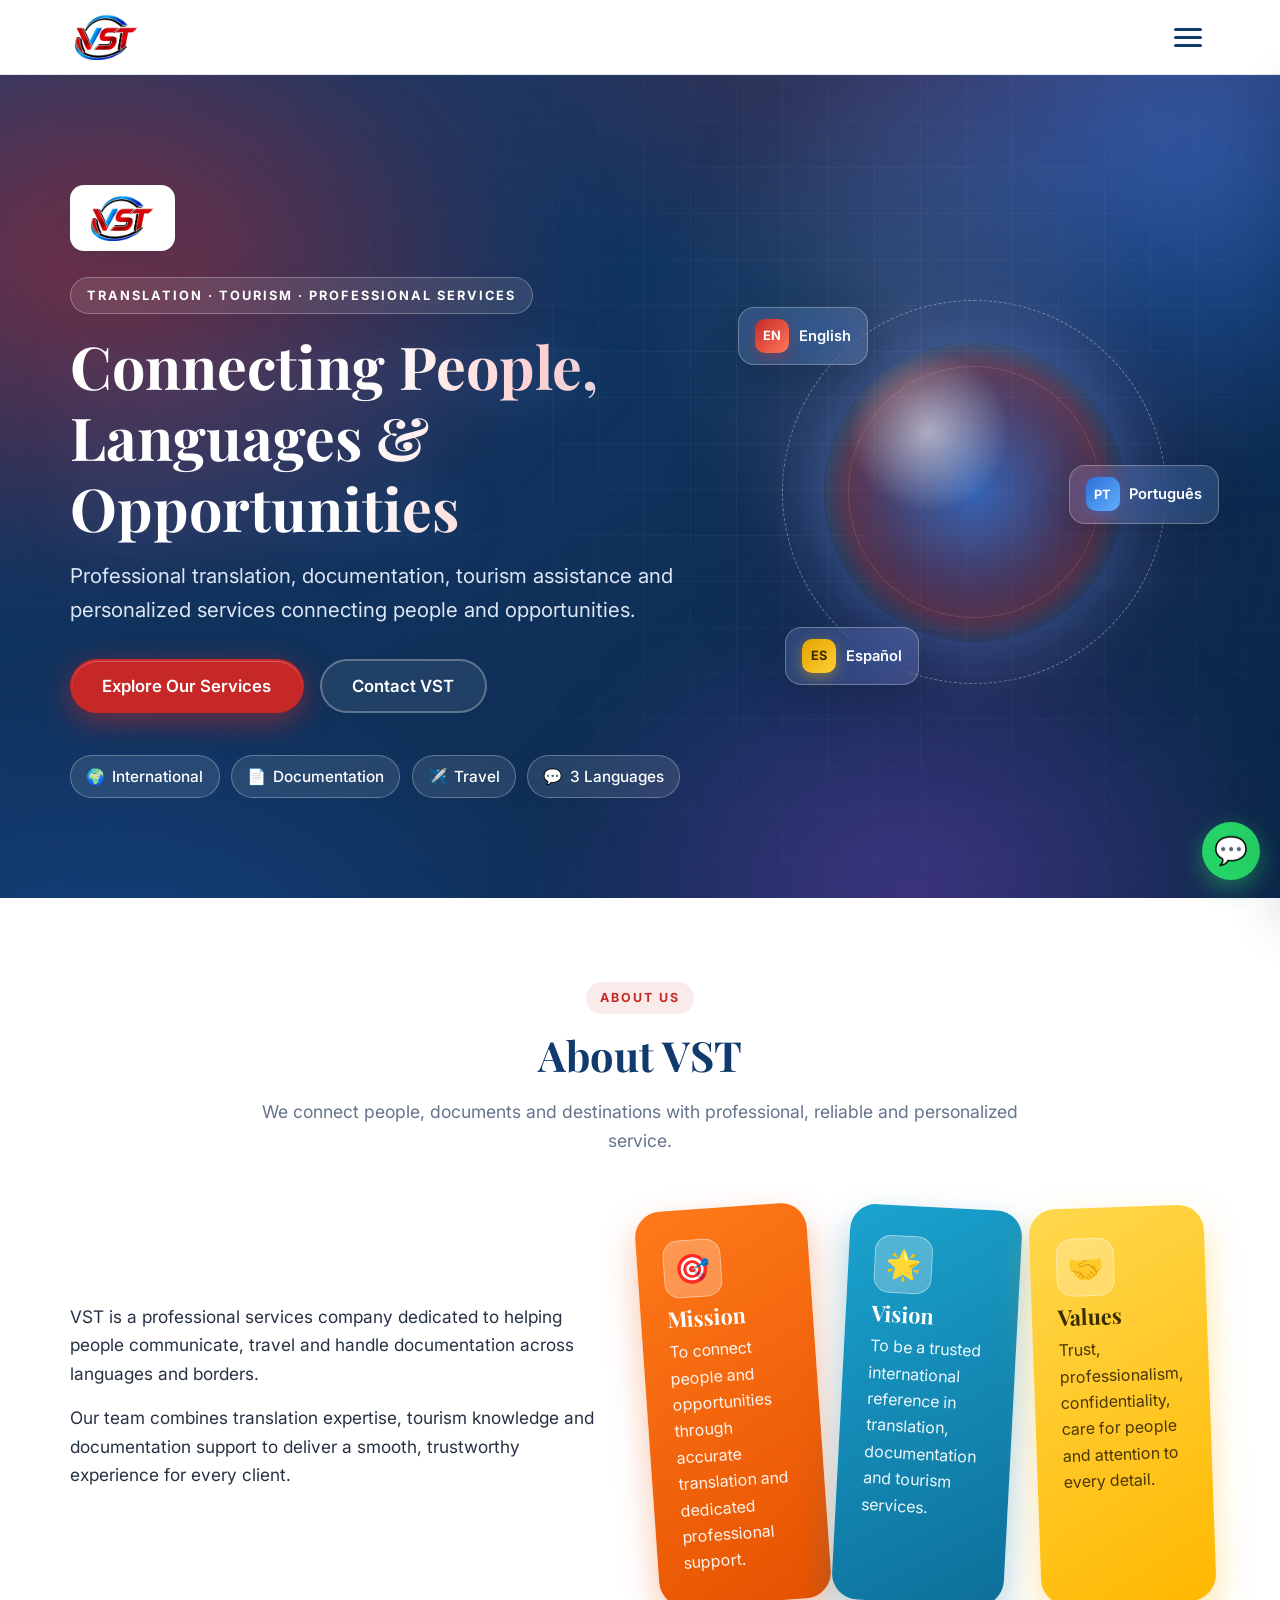
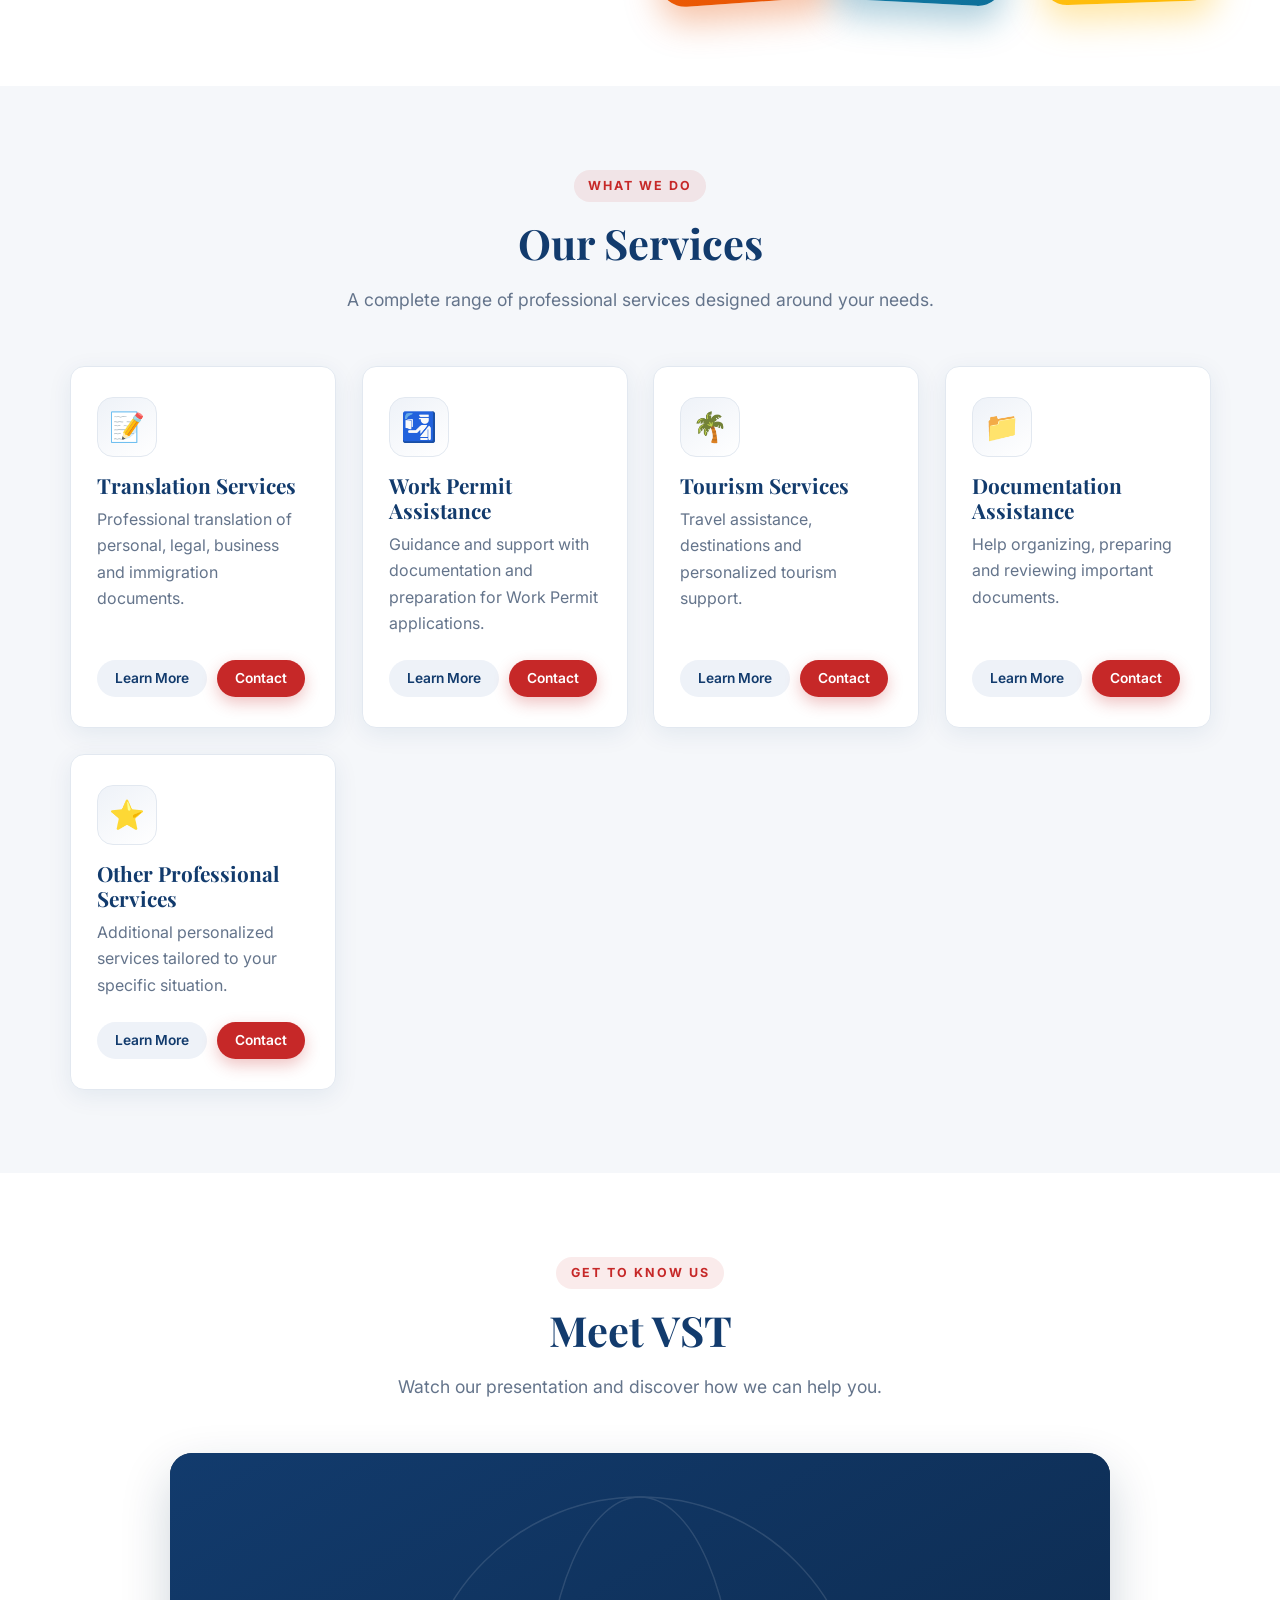
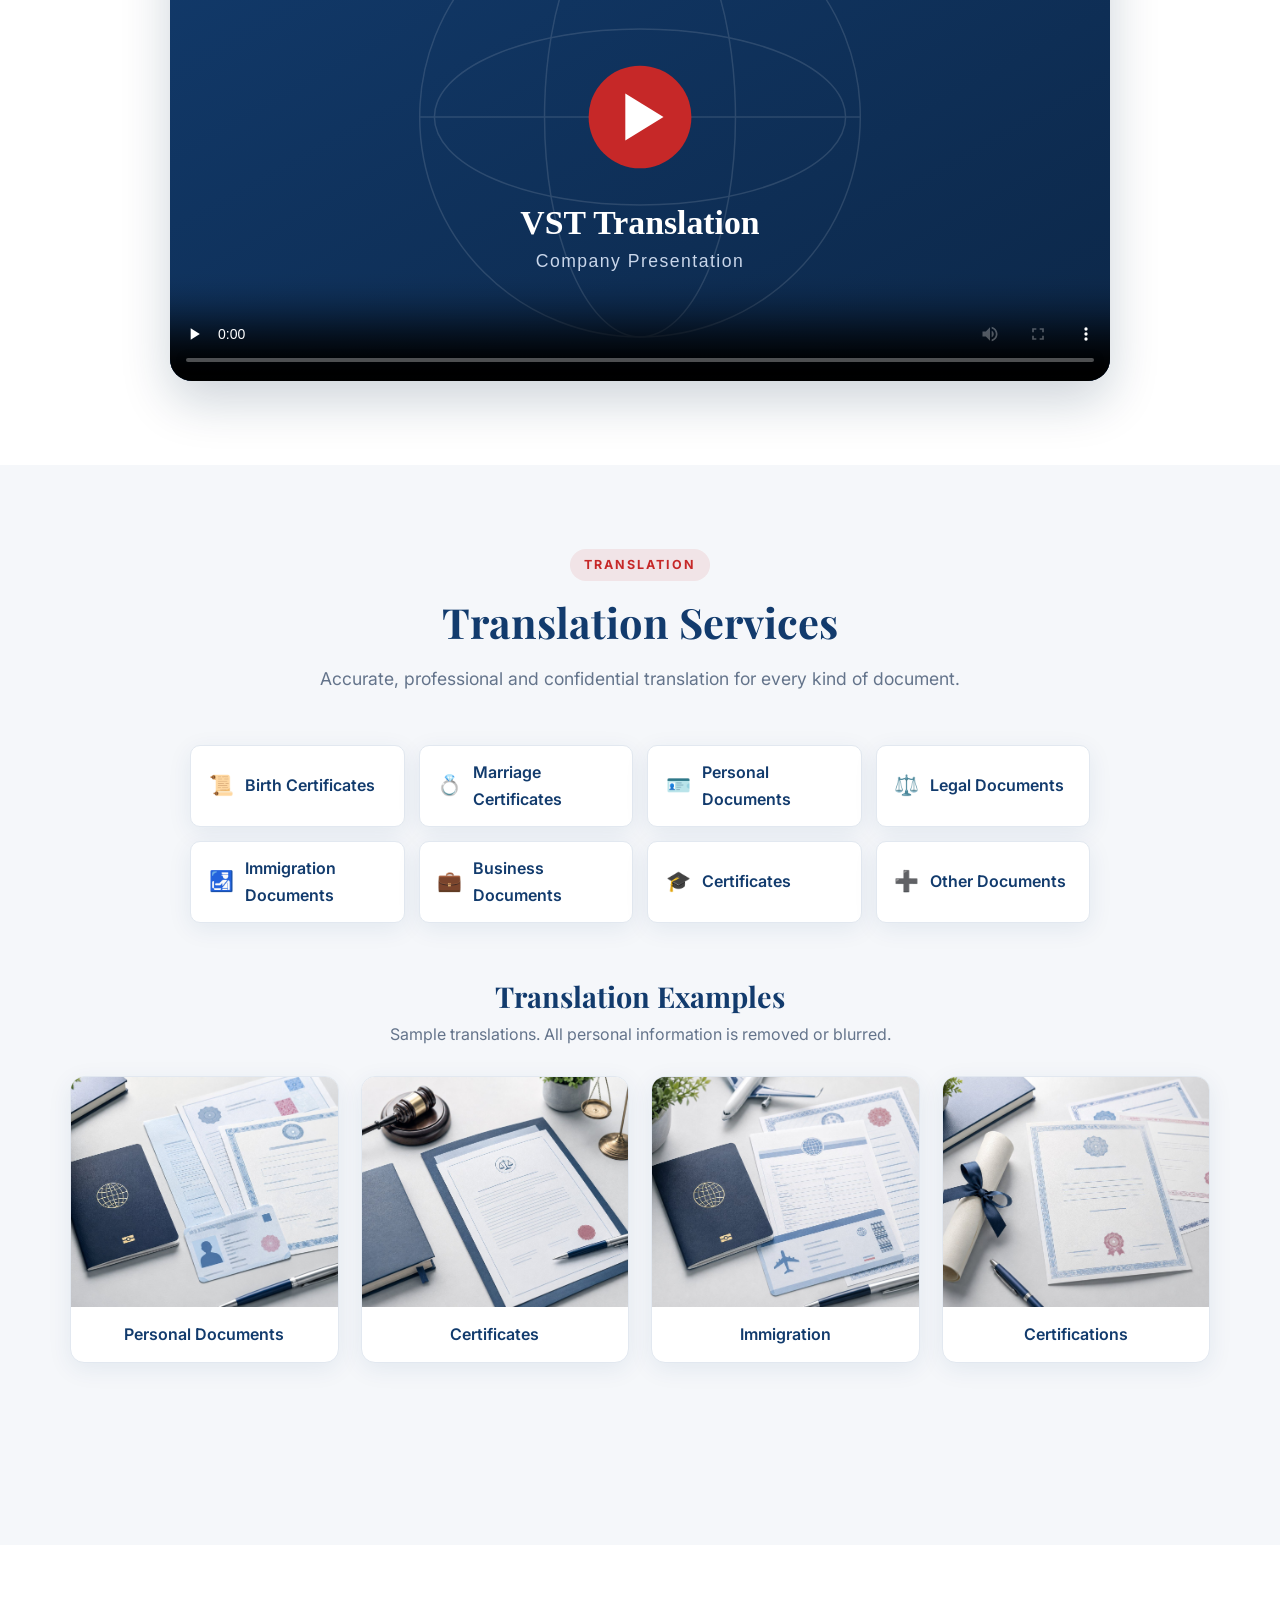
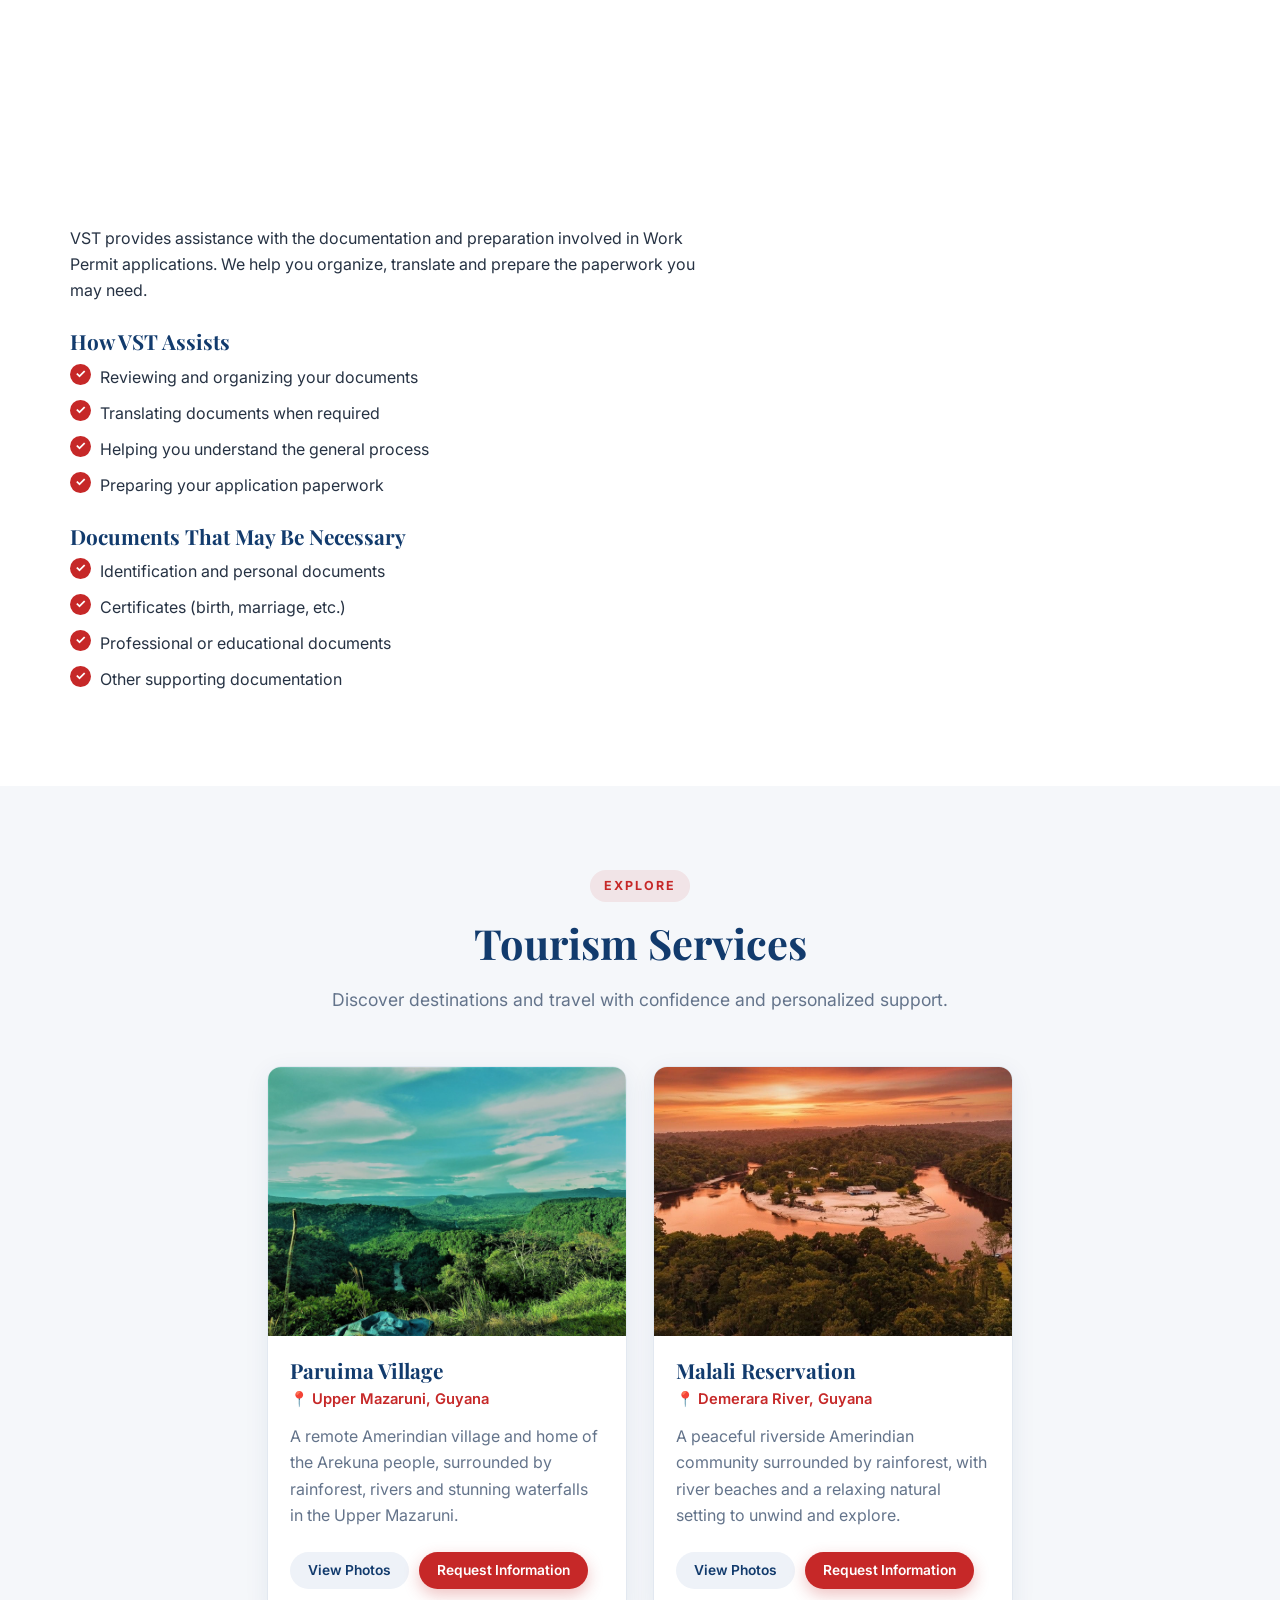
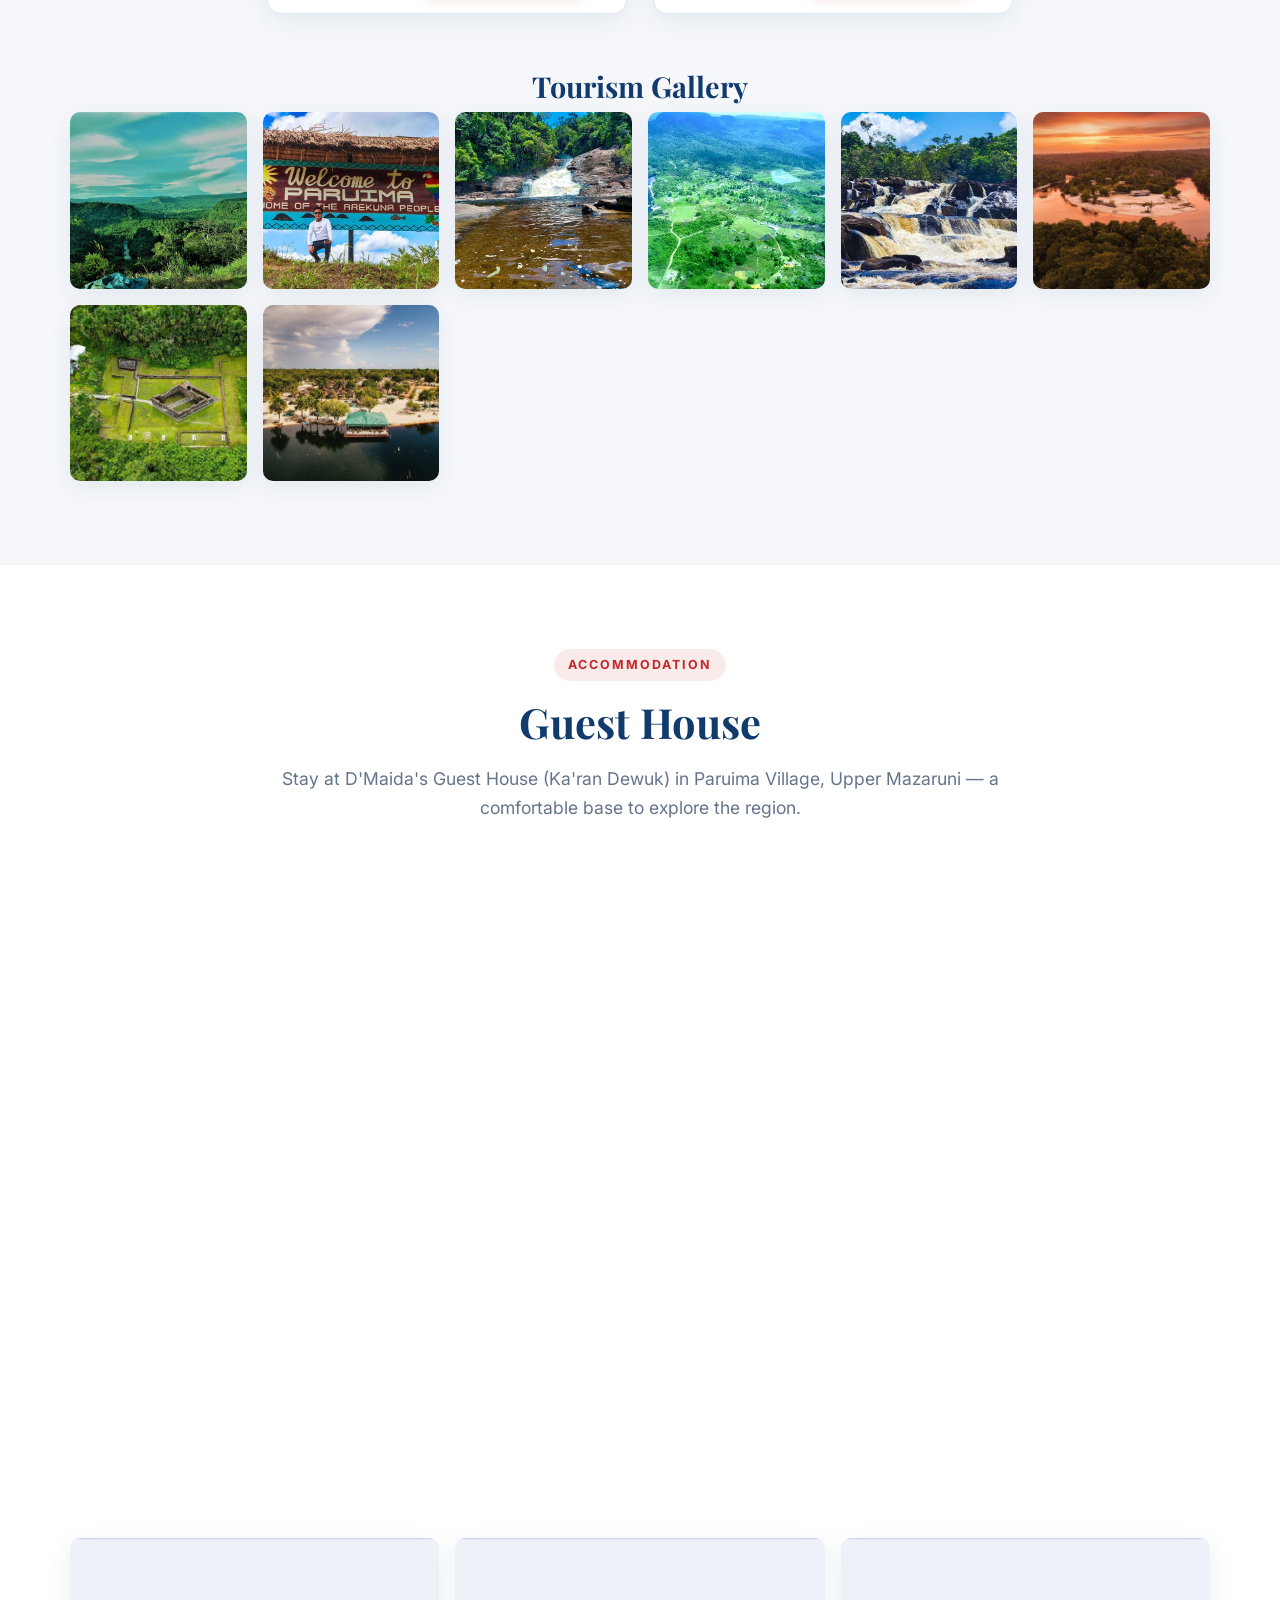
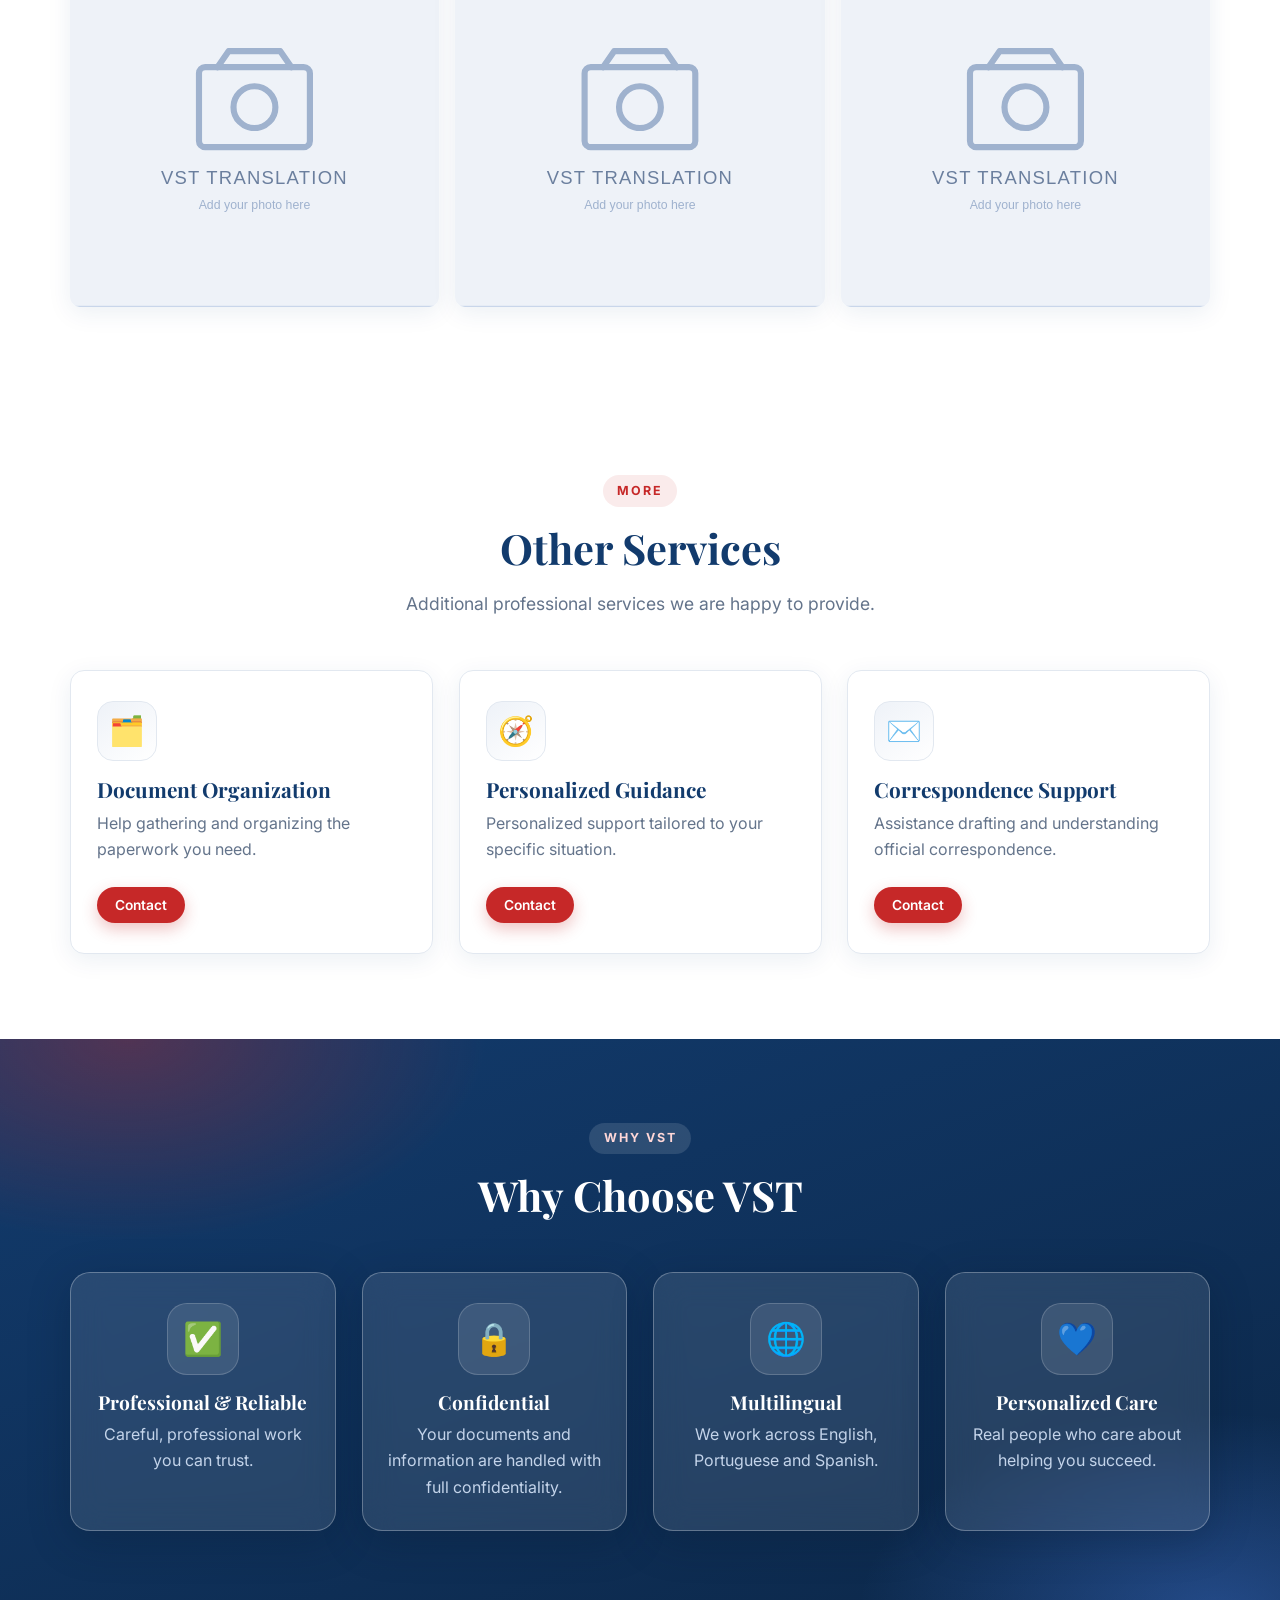
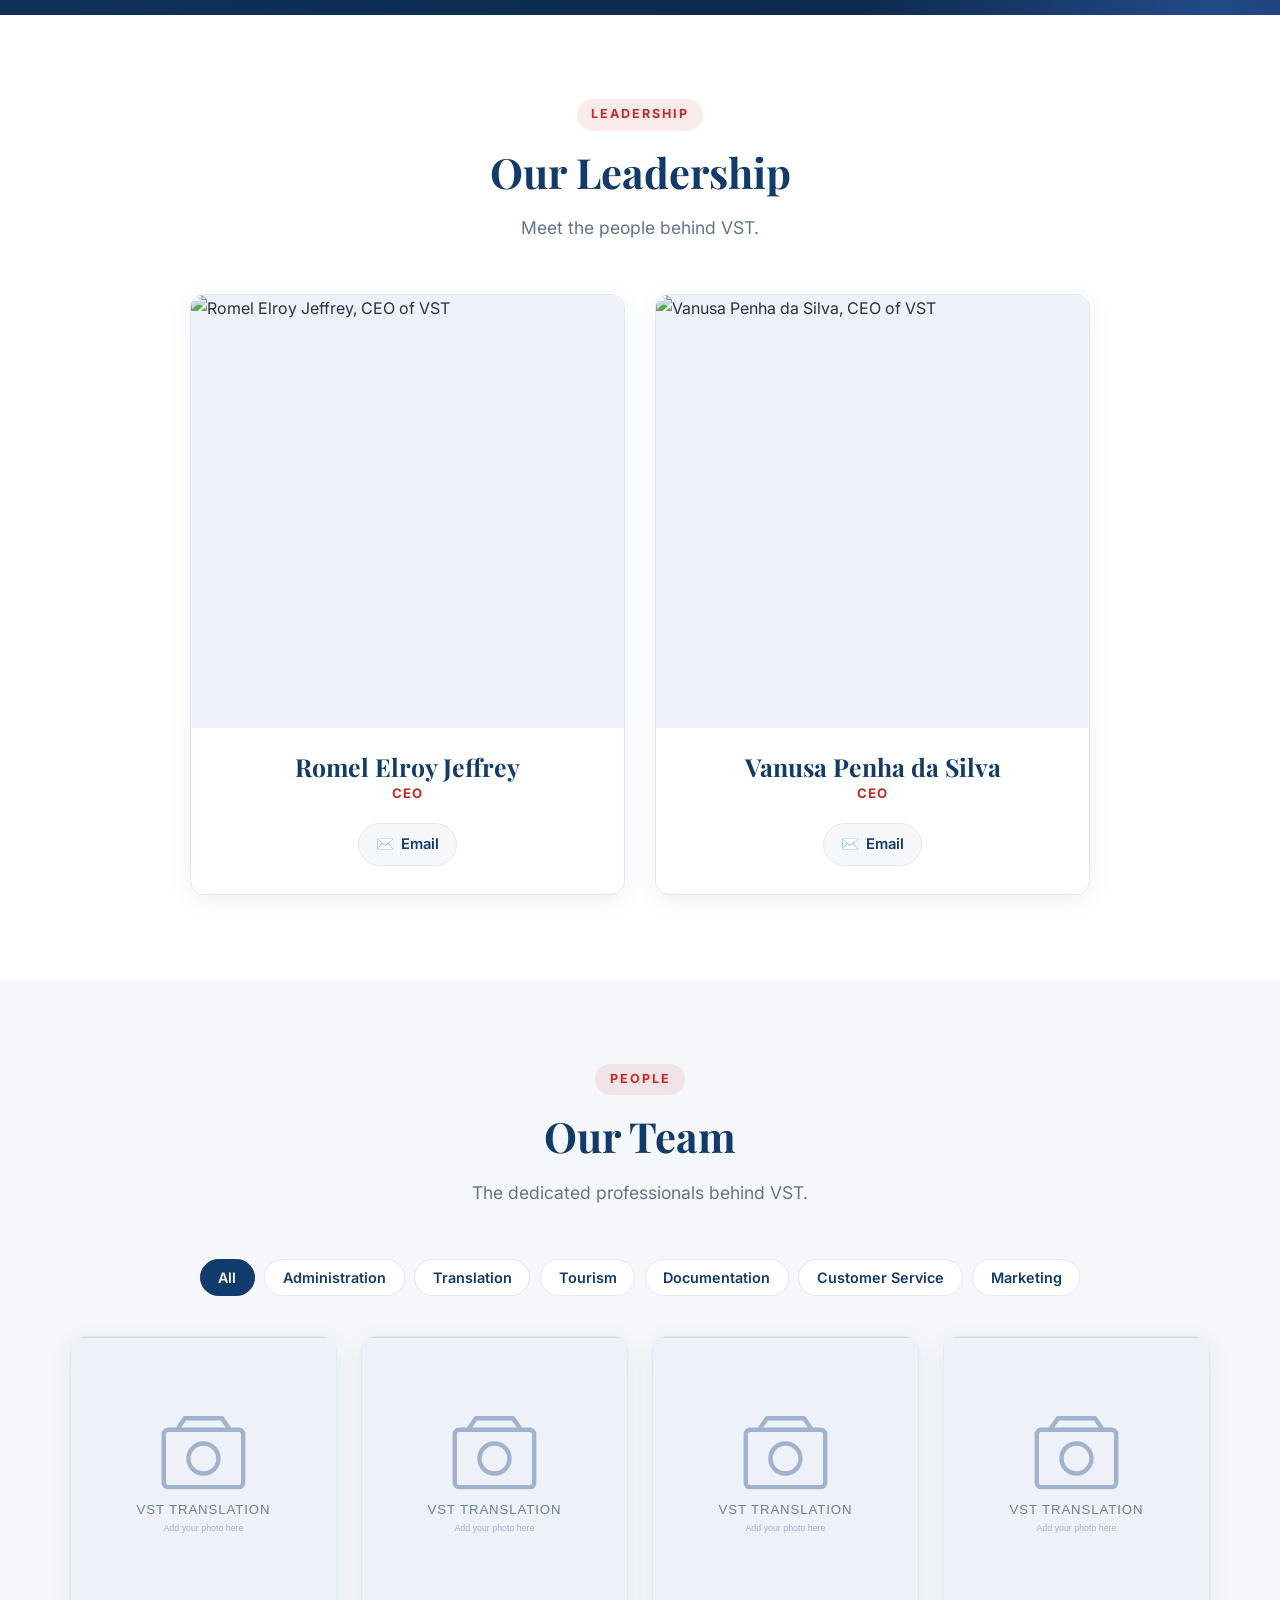
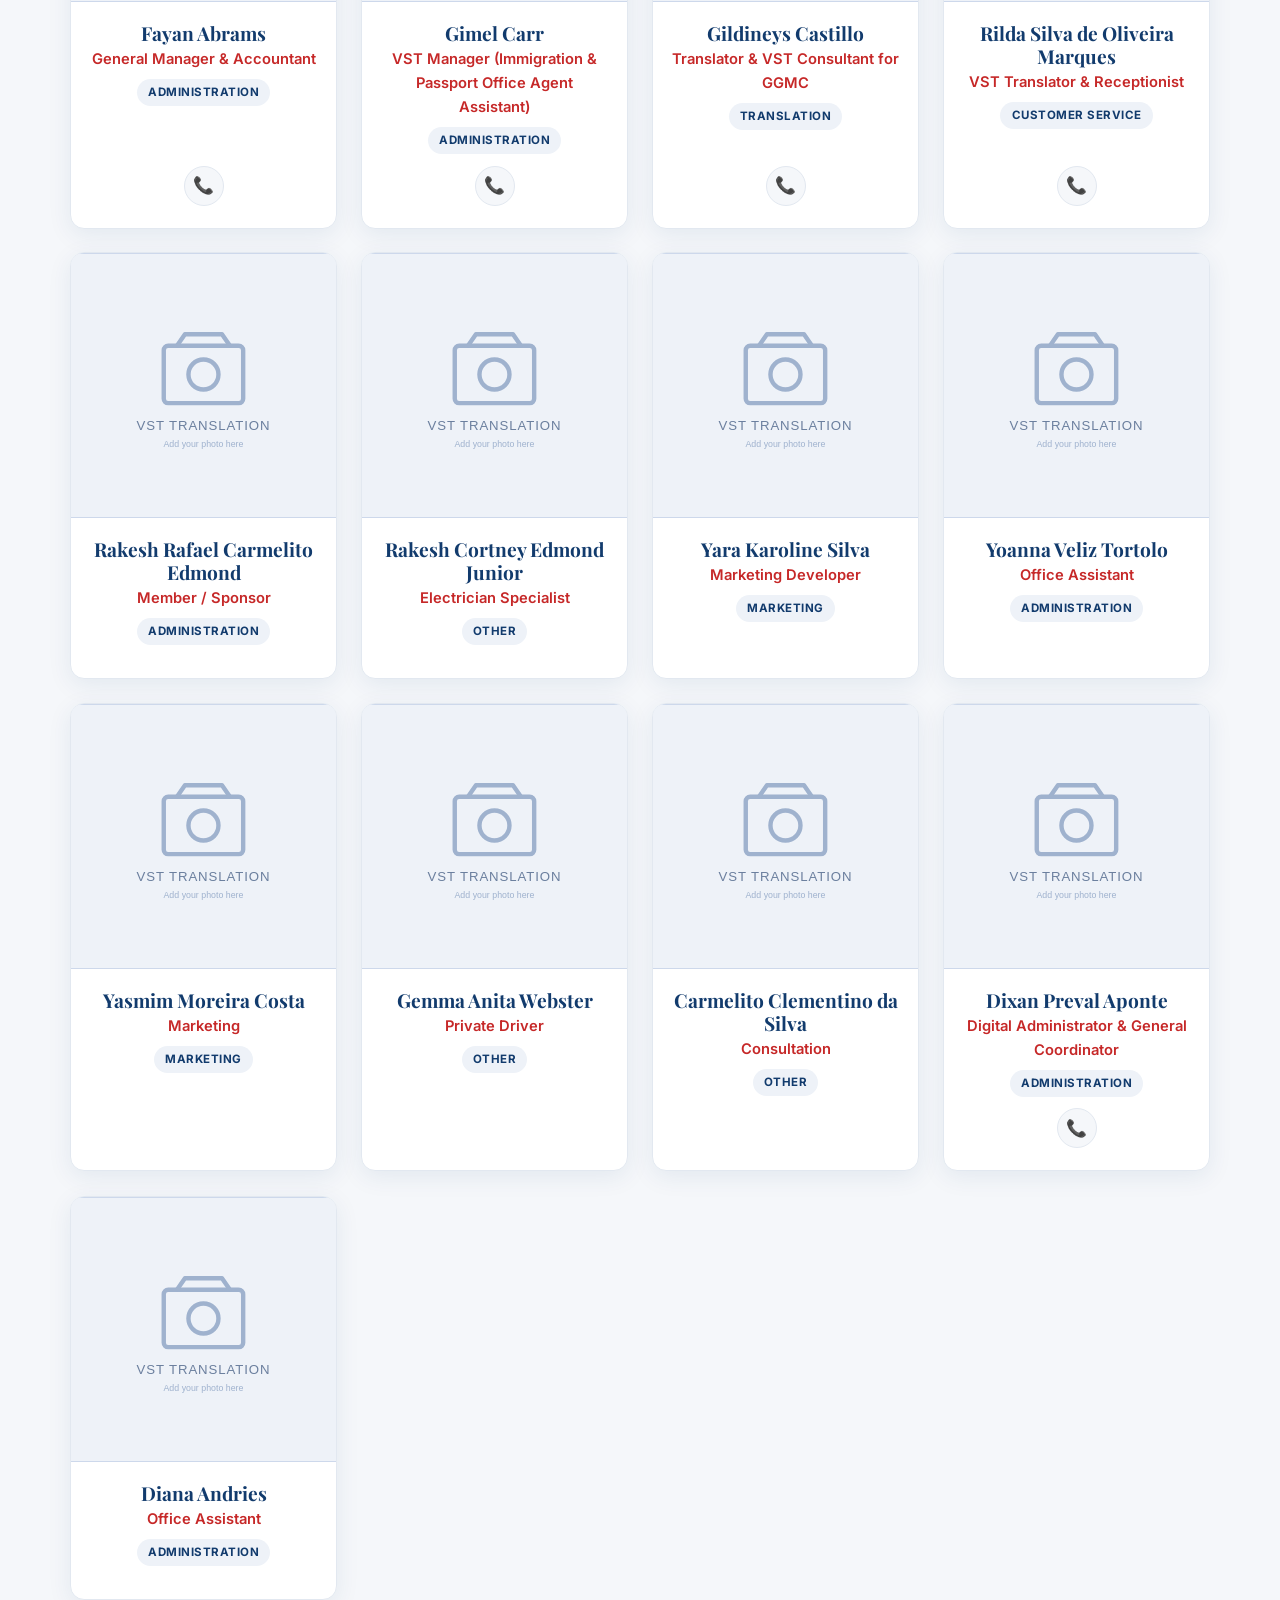
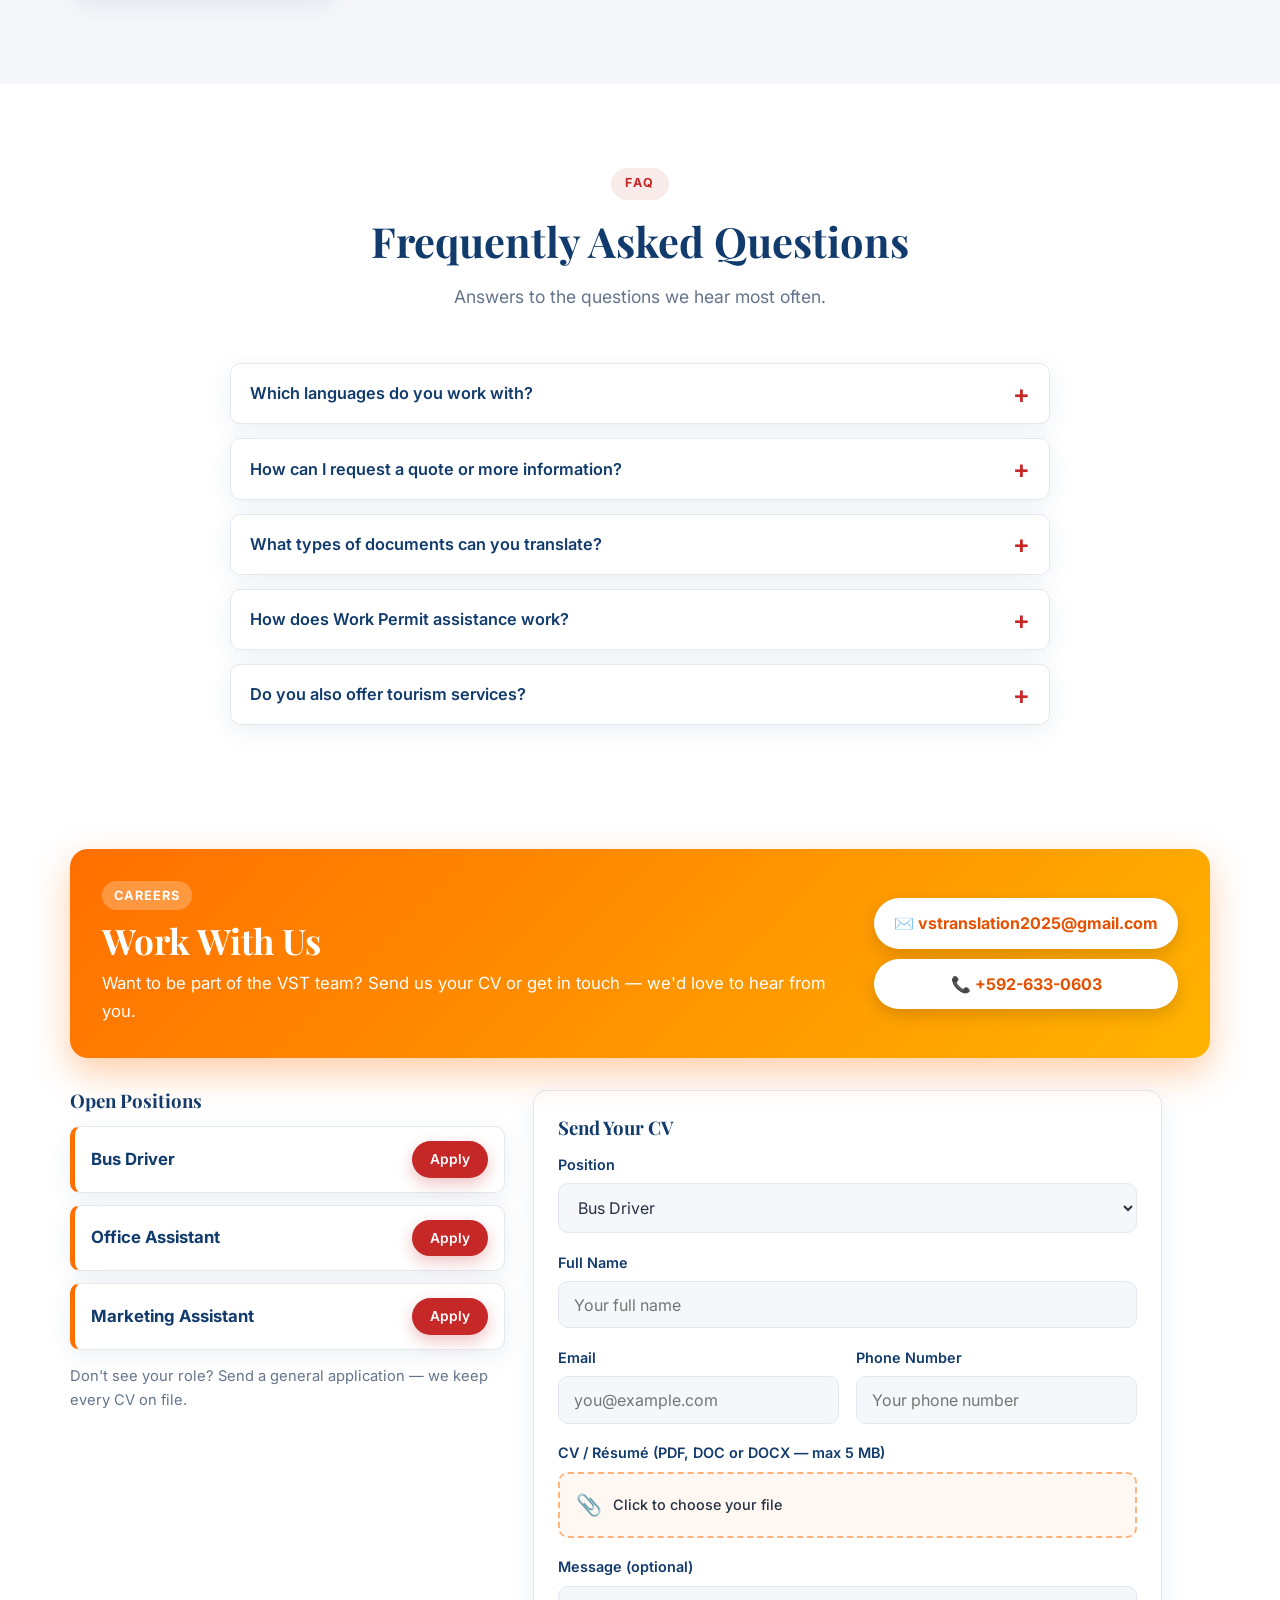
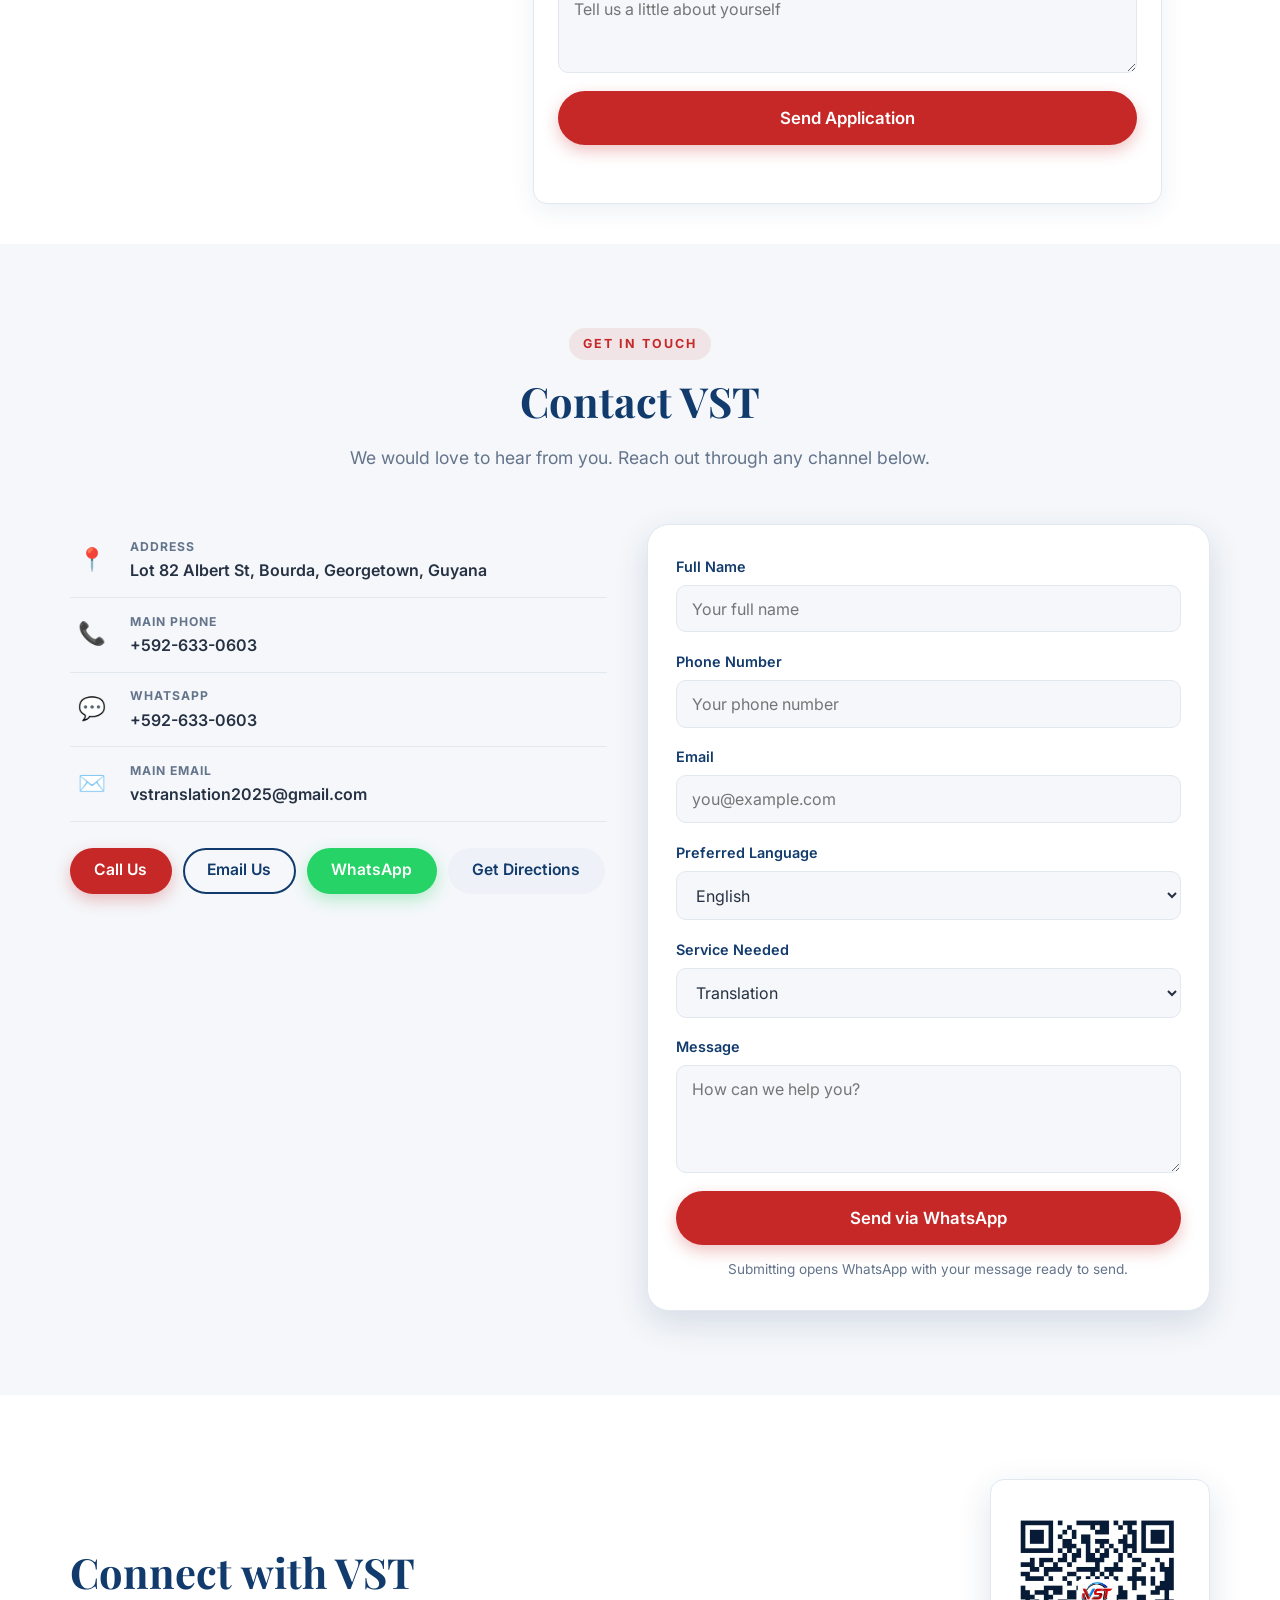
==== commit 61fd5437: "Ponto stage 5: phone app (PWA), push notifications, reminders, site Portal link - installable app: m" ====
--- a/index.html
+++ b/index.html
@@ -110,6 +110,7 @@
       </div>
 
       <a href="#contact" class="btn btn-primary nav-cta" data-i18n="nav_cta">Contact Us</a>
+      <a href="sistema/" class="portal-link portal-link--mobile" data-i18n="nav_portal">Employee Portal</a>
     </nav>
 
     <!-- Desktop language selector + hamburger -->
@@ -121,6 +122,9 @@
         <span class="lang-sep">|</span>
         <button type="button" class="lang-btn" data-lang="es">ES</button>
       </div>
+
+      <!-- Employee portal (time clock system) -->
+      <a href="sistema/" class="portal-link portal-link--header" title="Portal"><span class="portal-text" data-i18n="nav_portal">Employee Portal</span></a>
 
       <button type="button" class="hamburger" id="hamburger" aria-label="Open menu" aria-expanded="false" aria-controls="mainNav">
         <span></span><span></span><span></span>
@@ -1029,6 +1033,7 @@
         <li><a href="#faq" data-i18n="nav_faq">FAQ</a></li>
         <li><a href="#careers" class="nav-careers" data-i18n="nav_careers">Work With Us</a></li>
         <li><a href="#contact" data-i18n="nav_contact">Contact</a></li>
+        <li><a href="sistema/" data-i18n="nav_portal">Employee Portal</a></li>
       </ul>
     </div>
 
--- a/css/style.css
+++ b/css/style.css
@@ -186,6 +186,26 @@
 .lang-switch--mobile { display: none; }
 
 .nav-cta { display: inline-flex; }
+
+/* Employee portal link (time clock system) */
+.portal-link {
+  display: inline-flex; align-items: center; gap: .4rem; white-space: nowrap;
+  font-weight: 700; font-size: .85rem; color: var(--vst-blue);
+  border: 1.5px solid var(--vst-border); border-radius: 999px; padding: .4rem .85rem;
+  transition: border-color .2s, color .2s, background .2s;
+}
+.portal-link::before { content: ""; width: 14px; height: 14px; background: currentColor;
+  -webkit-mask: url("data:image/svg+xml,%3Csvg xmlns='http://www.w3.org/2000/svg' viewBox='0 0 24 24'%3E%3Cpath d='M12 12a5 5 0 1 0-5-5 5 5 0 0 0 5 5zm0 2c-4.4 0-8 2.2-8 5v1h16v-1c0-2.8-3.6-5-8-5z'/%3E%3C/svg%3E") center/contain no-repeat;
+          mask: url("data:image/svg+xml,%3Csvg xmlns='http://www.w3.org/2000/svg' viewBox='0 0 24 24'%3E%3Cpath d='M12 12a5 5 0 1 0-5-5 5 5 0 0 0 5 5zm0 2c-4.4 0-8 2.2-8 5v1h16v-1c0-2.8-3.6-5-8-5z'/%3E%3C/svg%3E") center/contain no-repeat; }
+.portal-link:hover { border-color: var(--vst-blue); background: var(--vst-gray); }
+.portal-link--mobile { display: none; }
+/* The header is already full on laptops: below 1900px the portal link is a round
+   icon (text kept for screen readers) and the menu items sit a little closer. */
+@media (min-width: 1281px) and (max-width: 1899px) {
+  .portal-link--header { width: 36px; height: 36px; padding: 0; justify-content: center; }
+  .portal-link--header .portal-text { position: absolute; width: 1px; height: 1px; overflow: hidden; clip: rect(0 0 0 0); white-space: nowrap; }
+  .nav-list { gap: .6rem; }
+}
 
 /* Hamburger */
 .hamburger {
@@ -218,6 +238,8 @@
   .lang-switch--mobile { display: flex; justify-content: center; margin: 1.2rem 0; padding: .6rem; background: var(--vst-gray); border-radius: 999px; }
   .lang-switch--mobile .lang-btn { font-size: 1rem; padding: .4rem .7rem; }
   .nav-cta { display: inline-flex; margin-top: .4rem; }
+  .header-actions .portal-link { display: none; }
+  .portal-link--mobile { display: flex; justify-content: center; margin-top: .8rem; padding: .7rem 1rem; font-size: 1rem; }
 }
 
 /* =================================================================
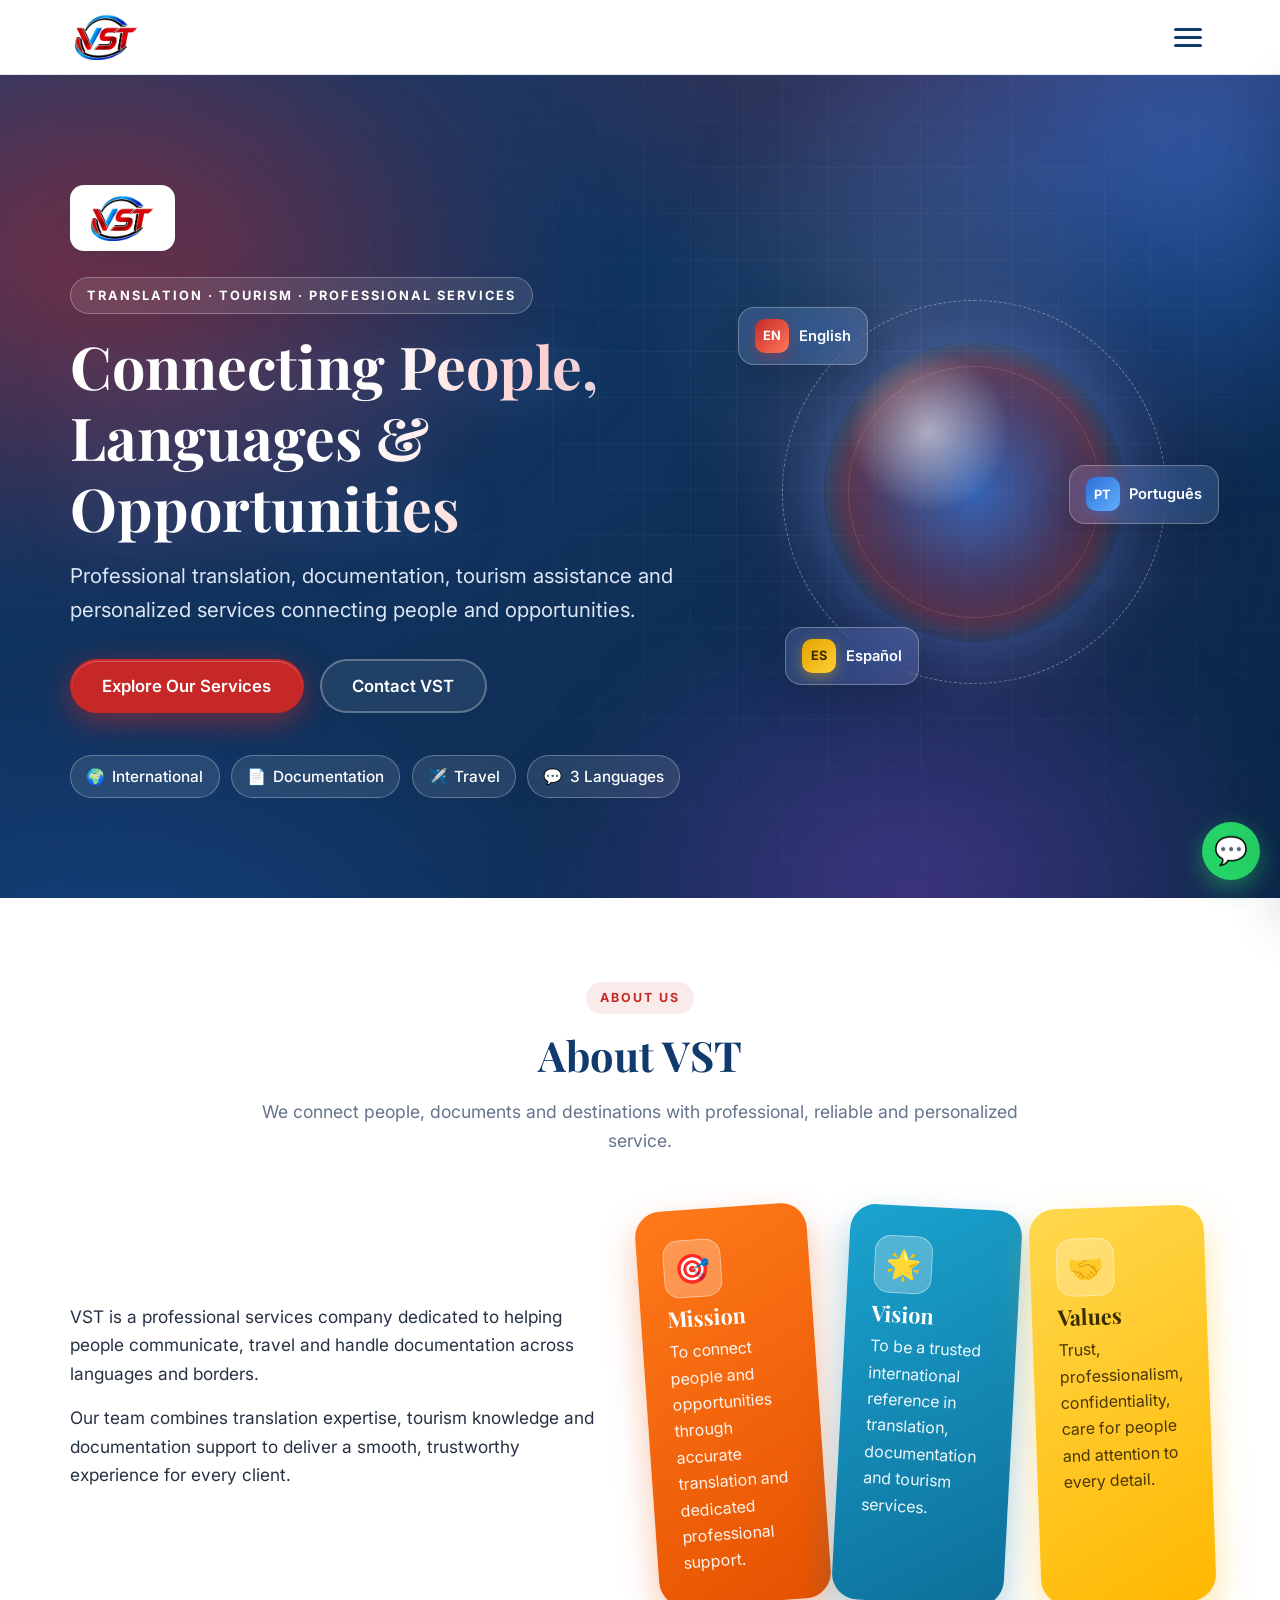
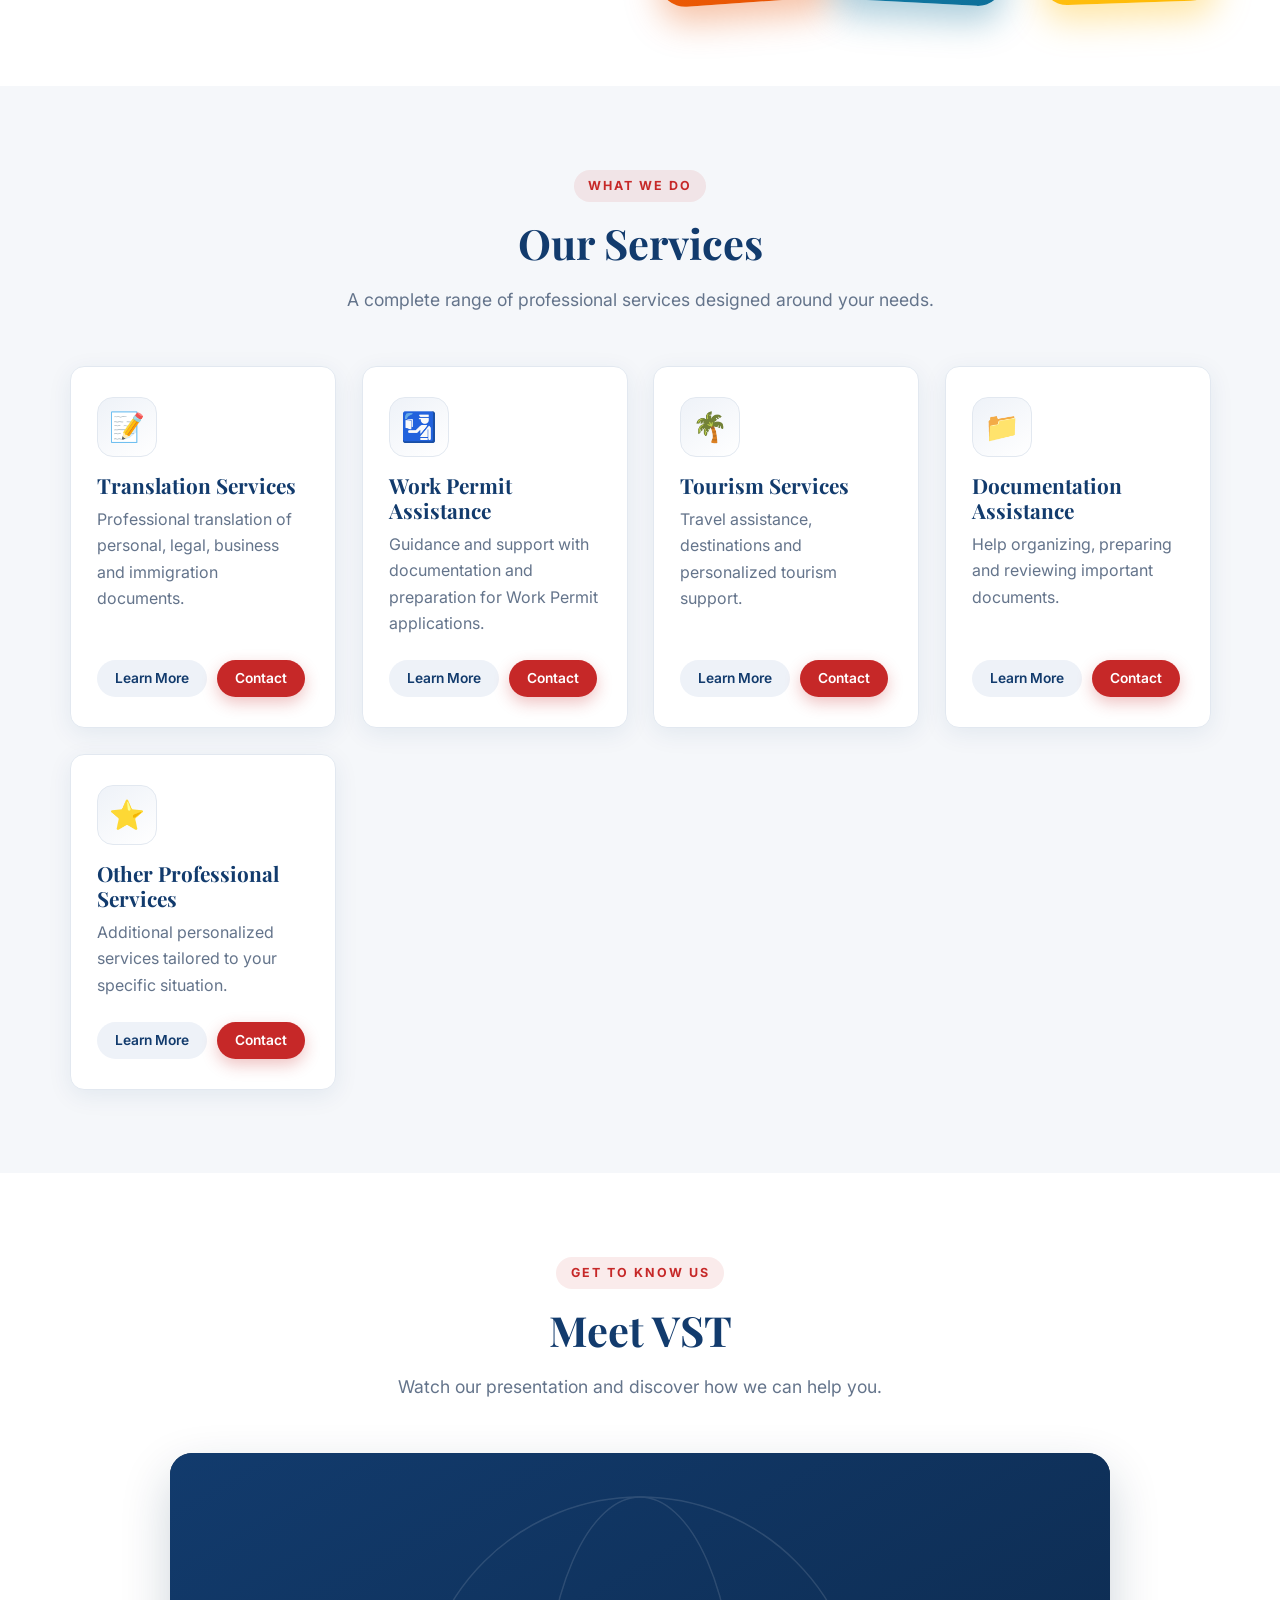
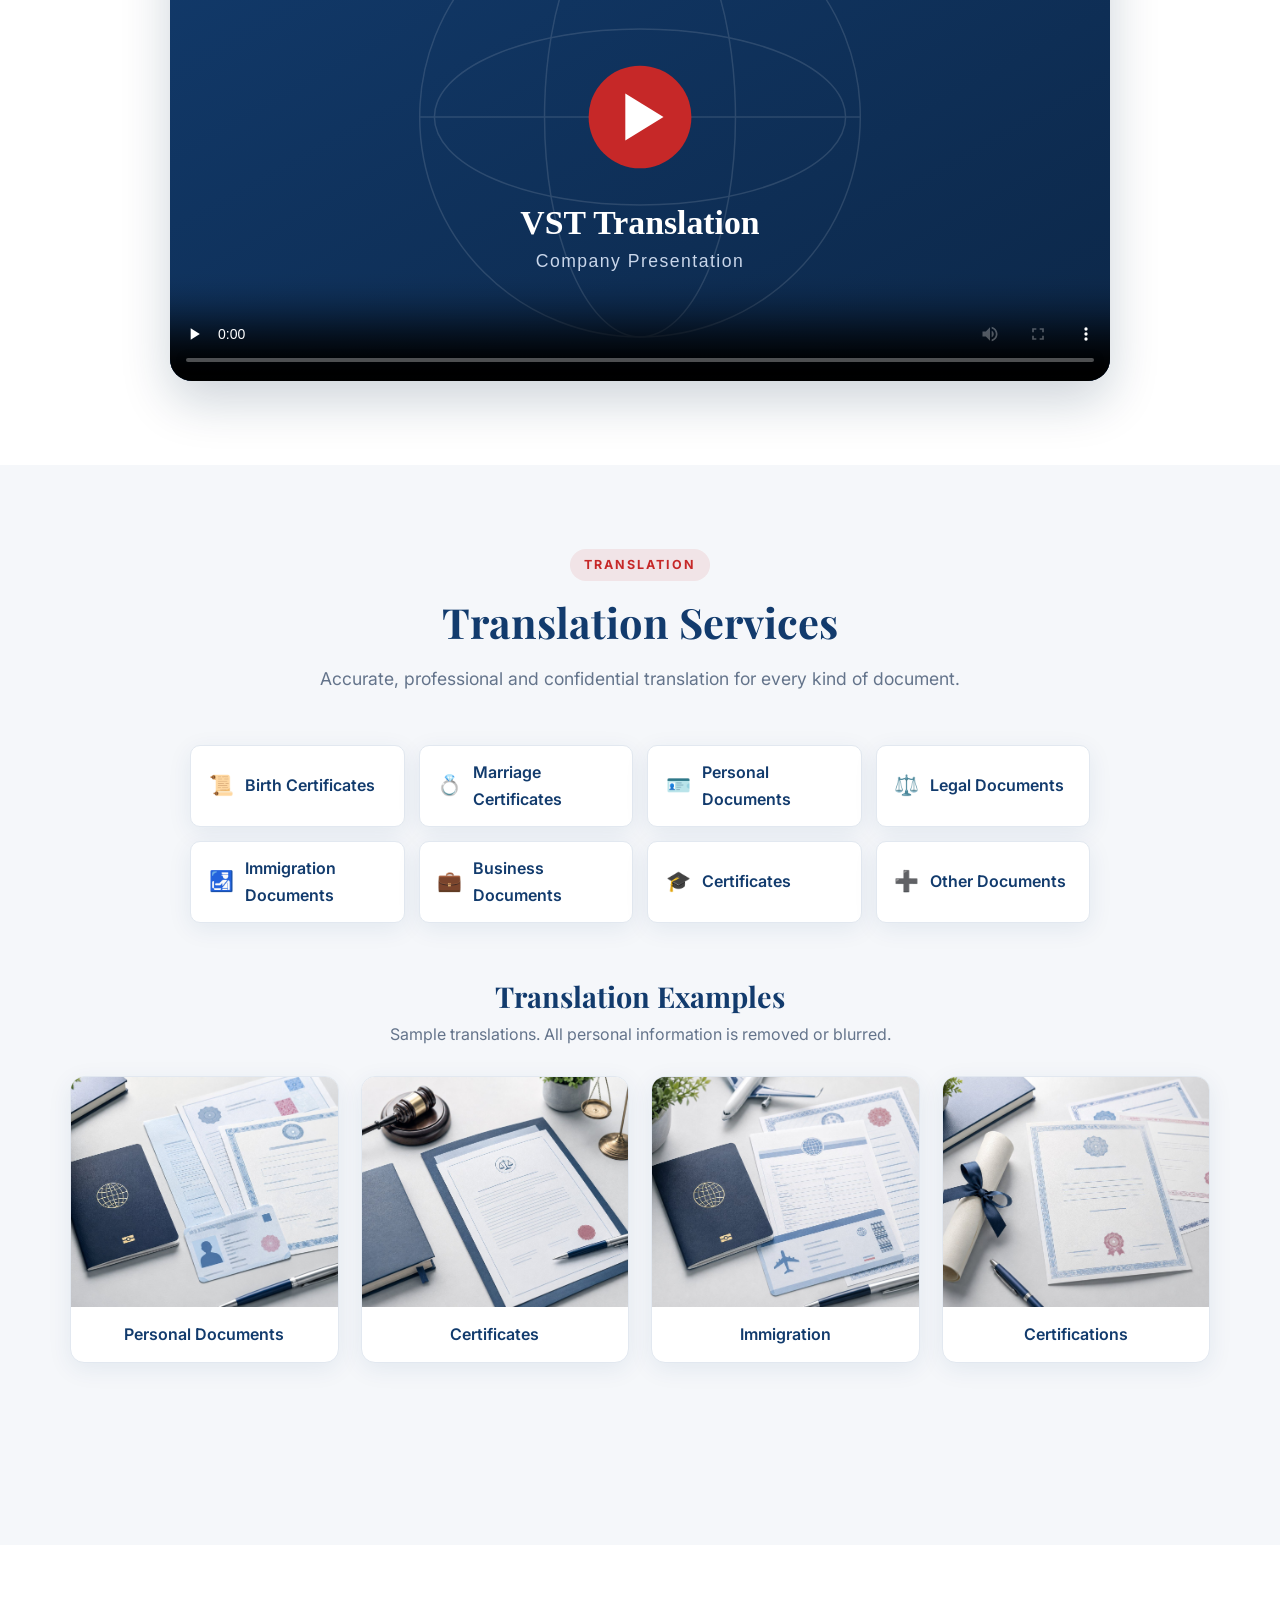
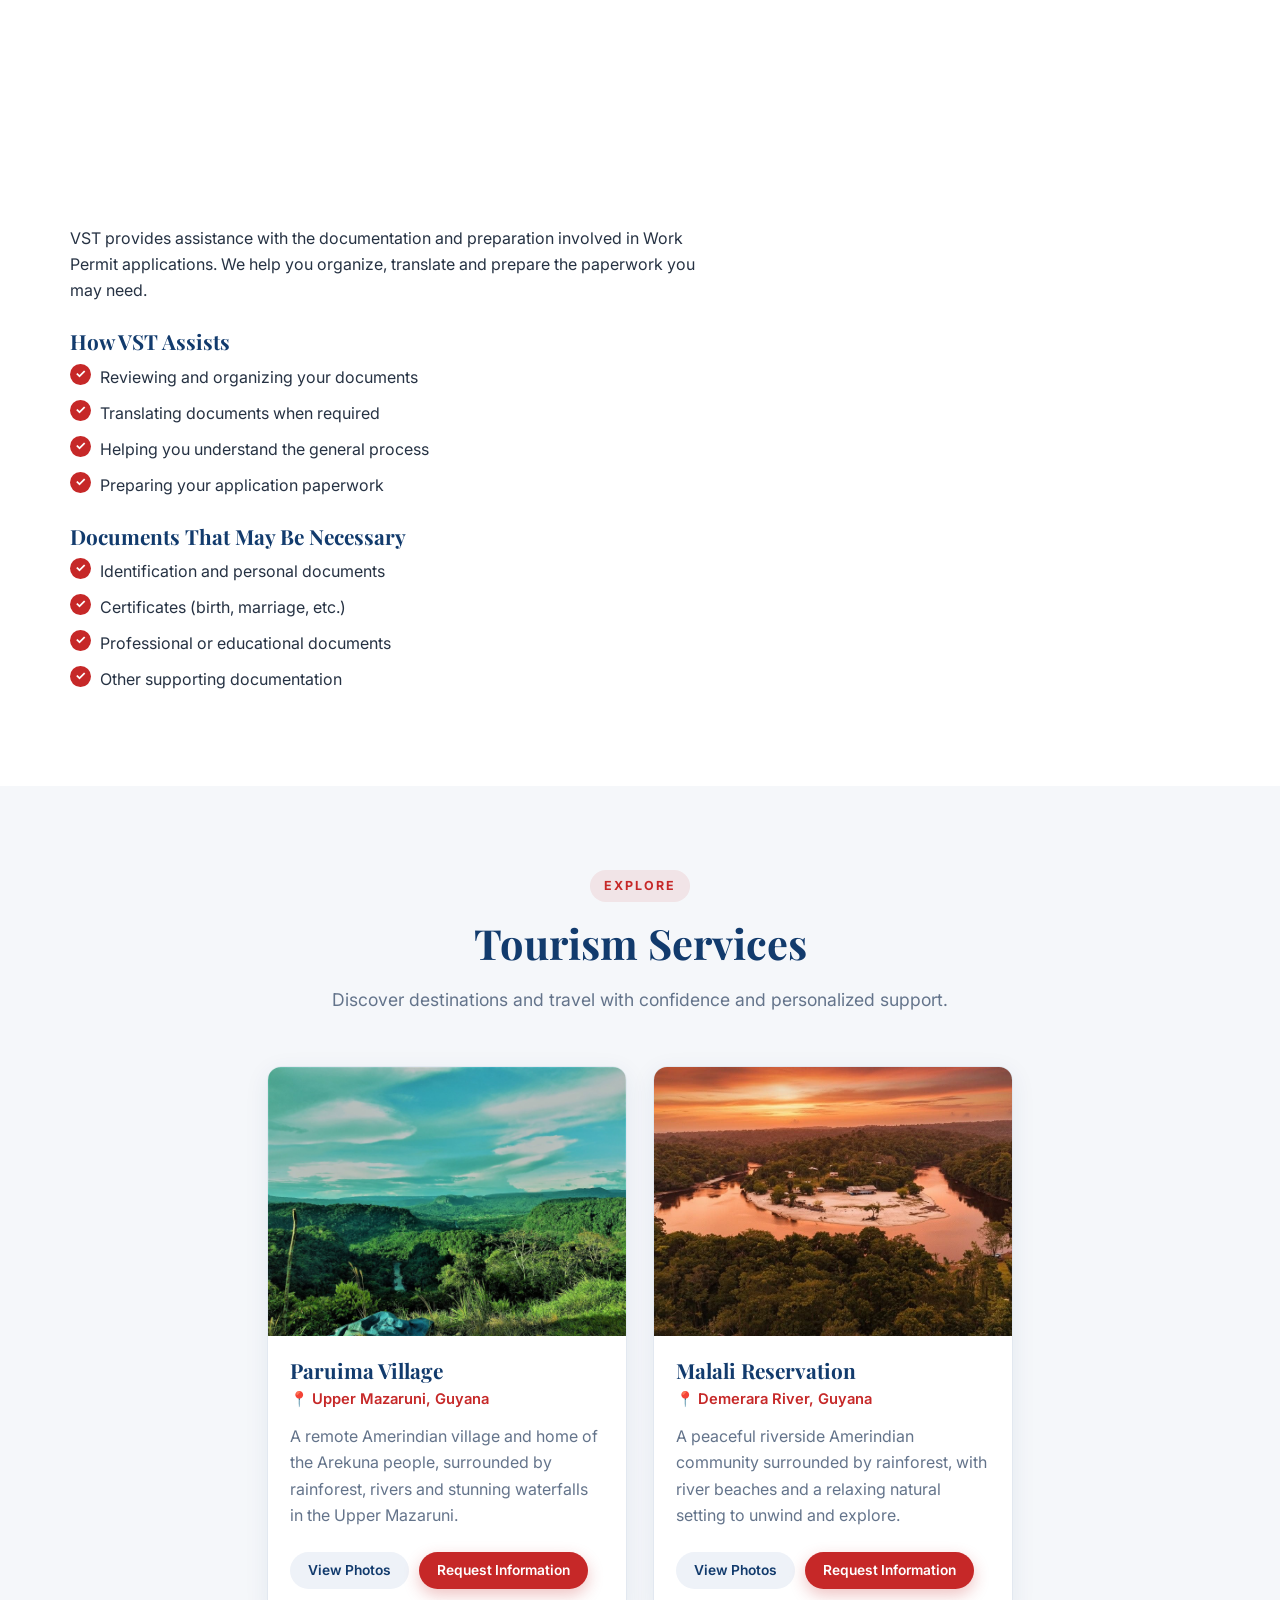
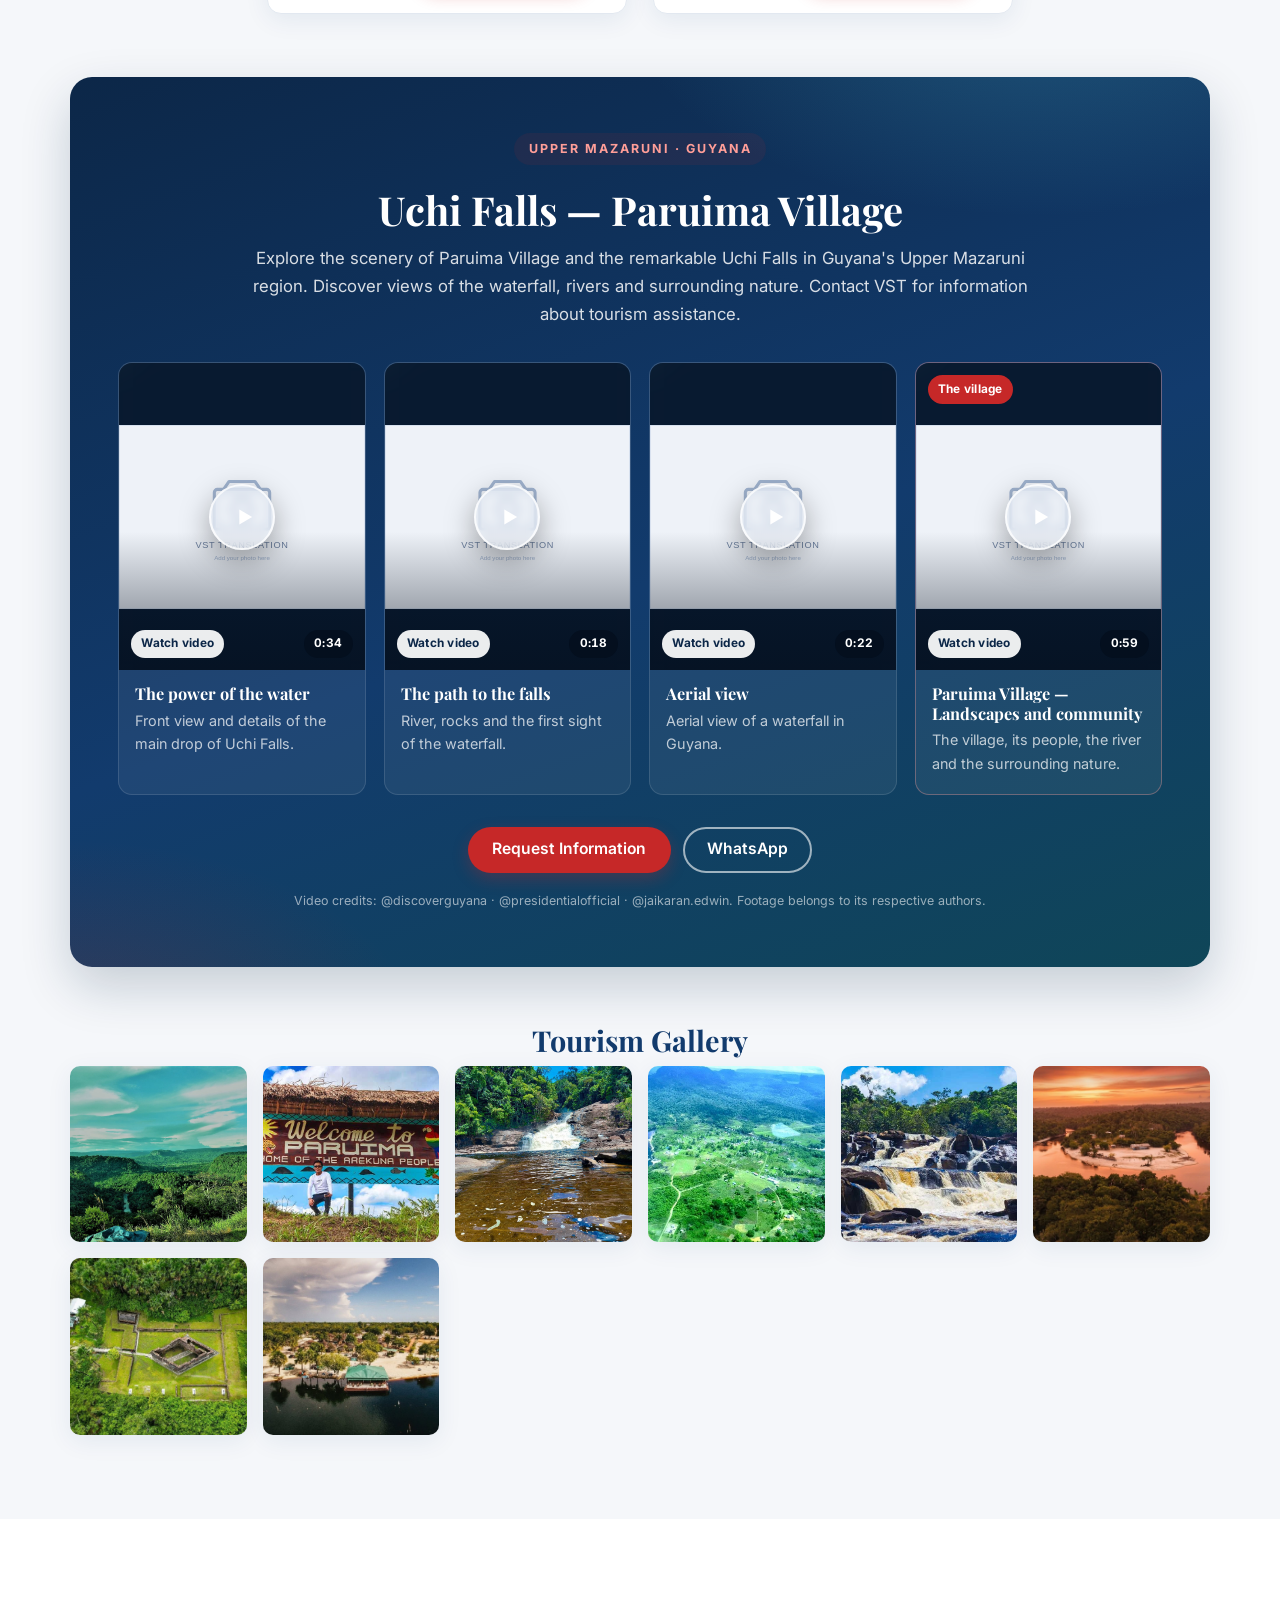
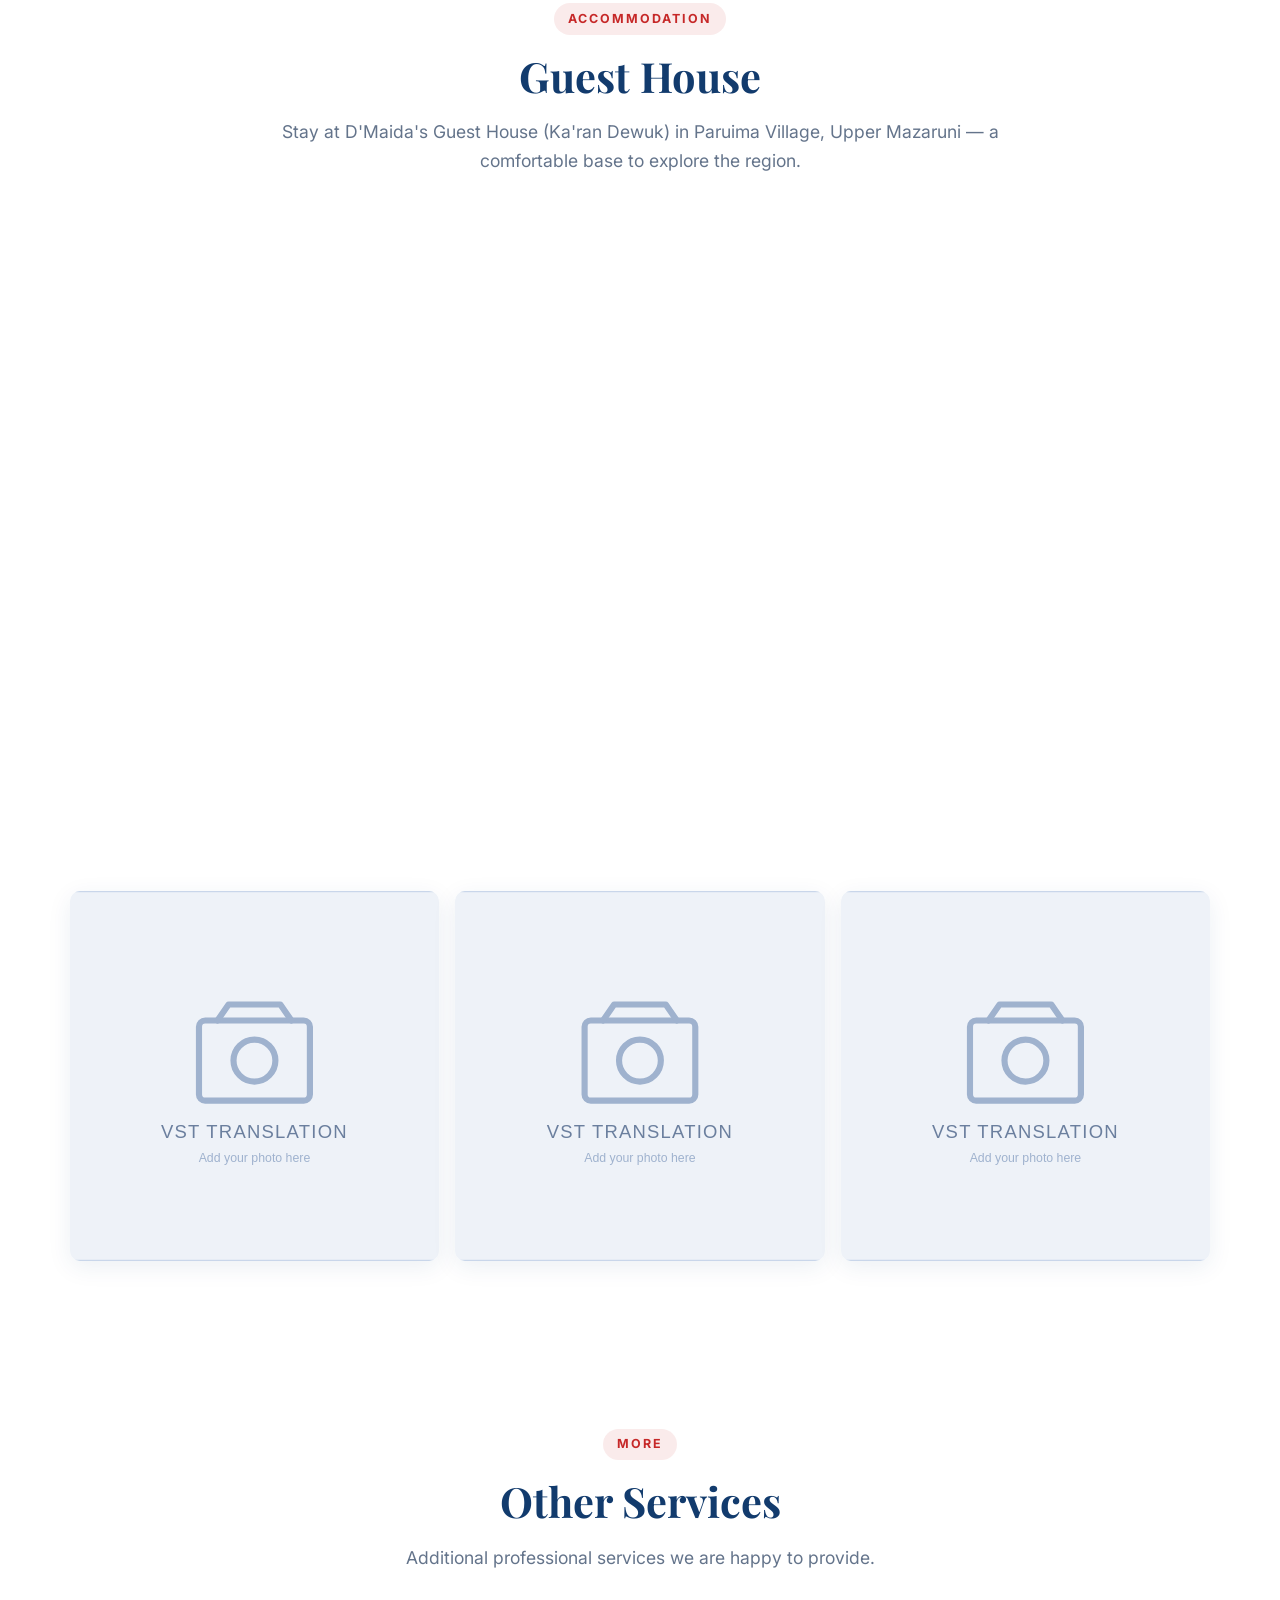
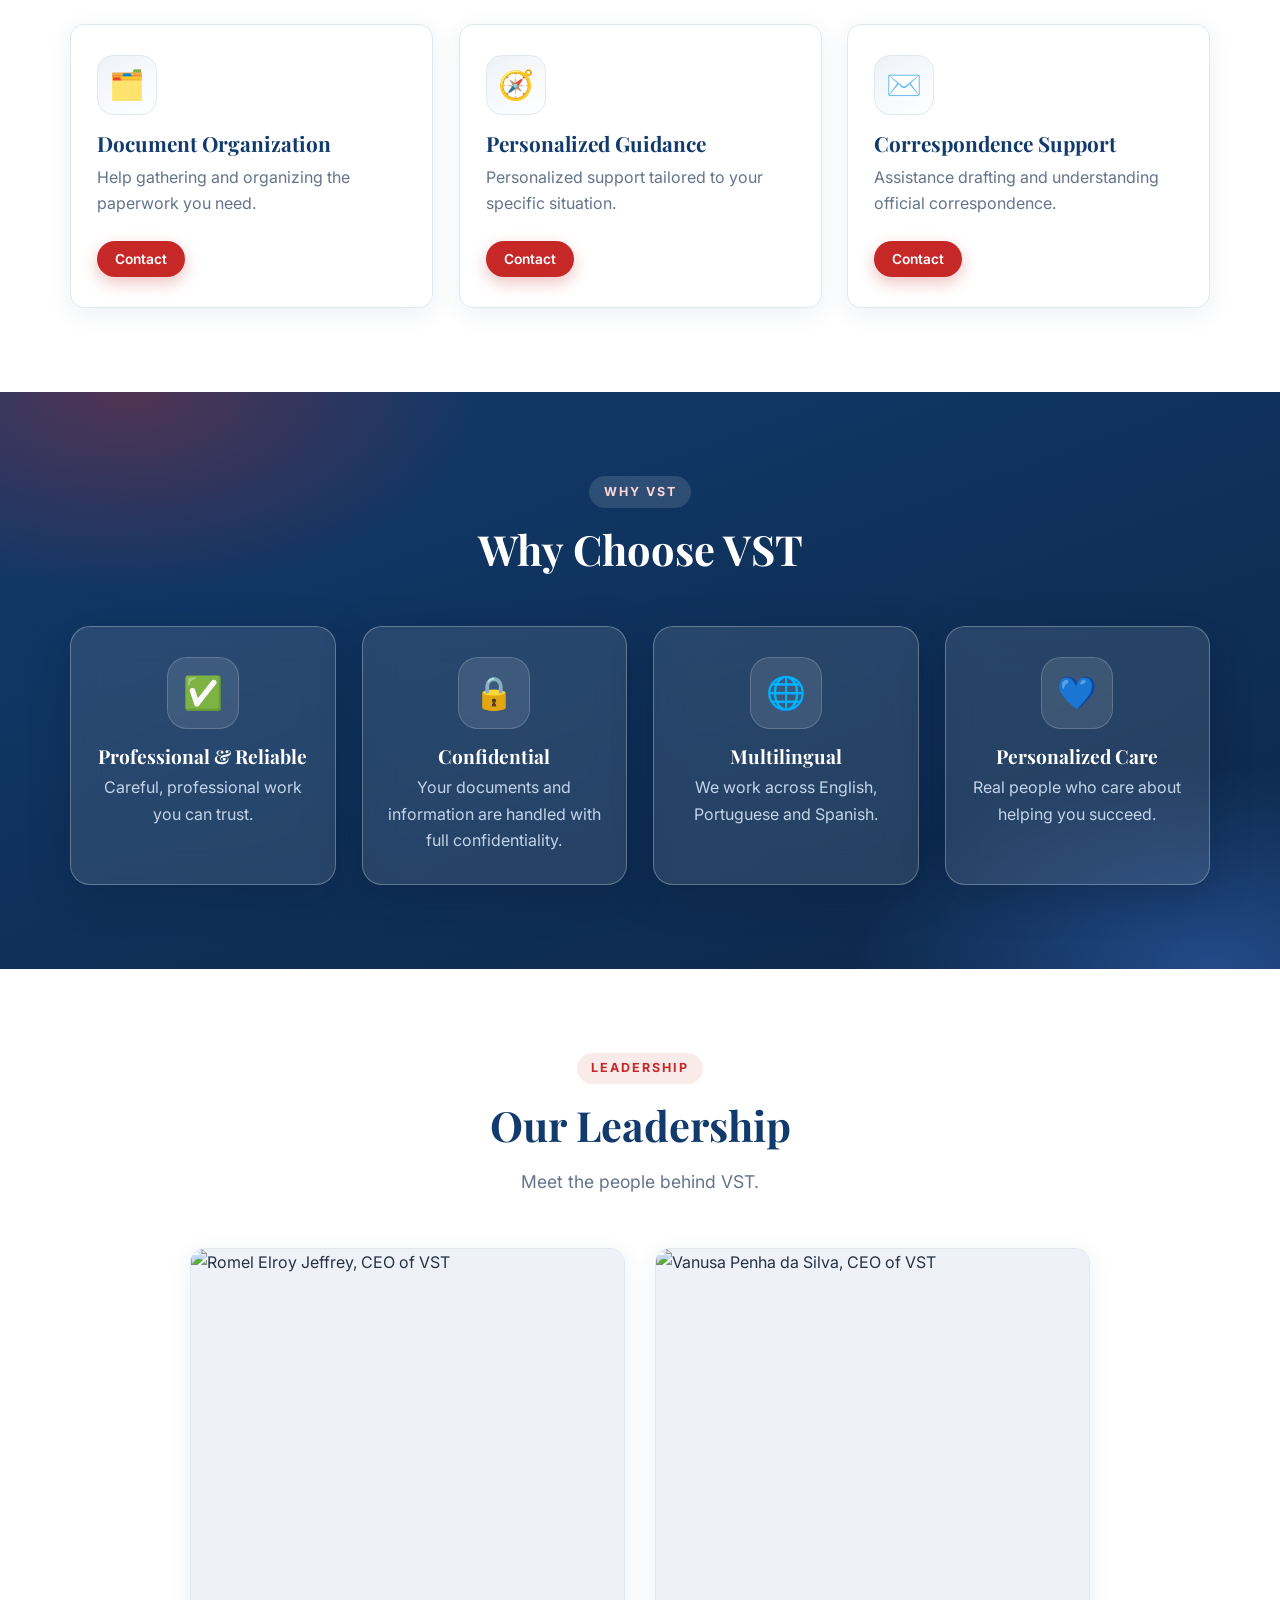
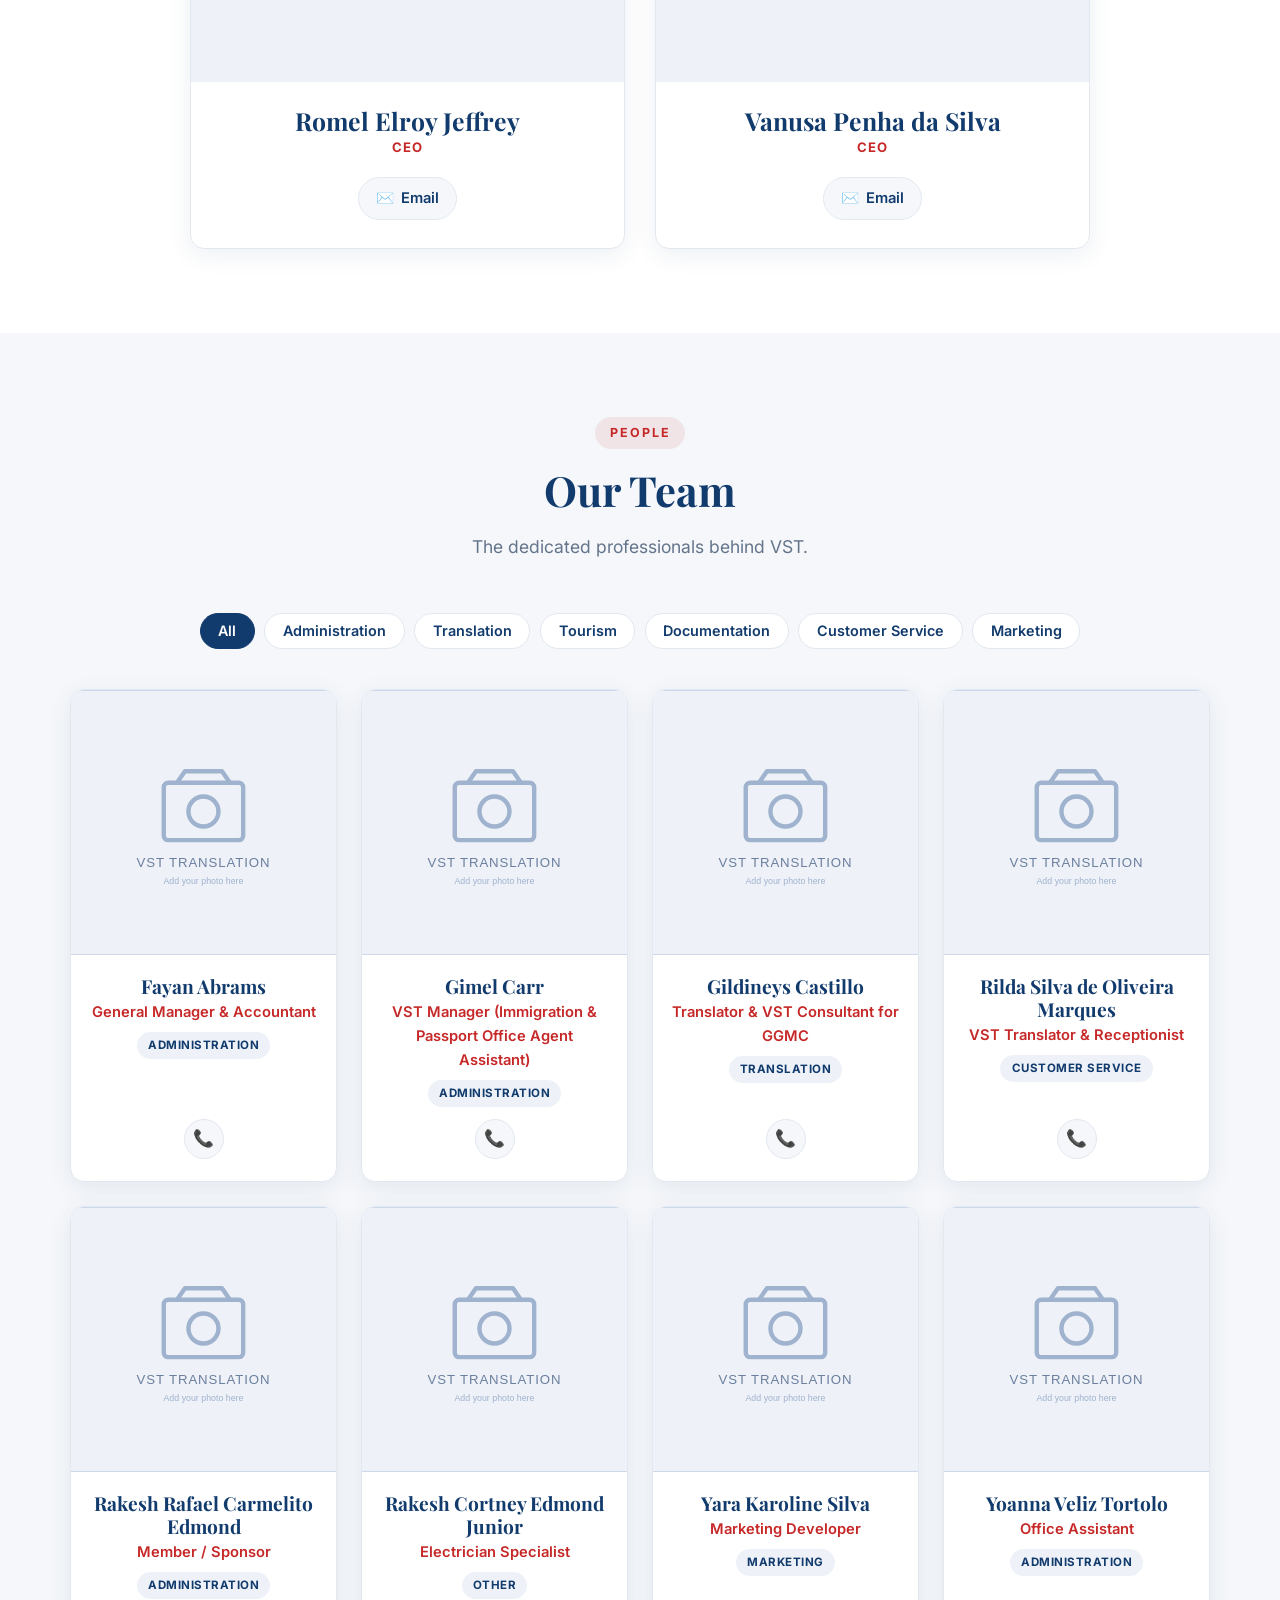
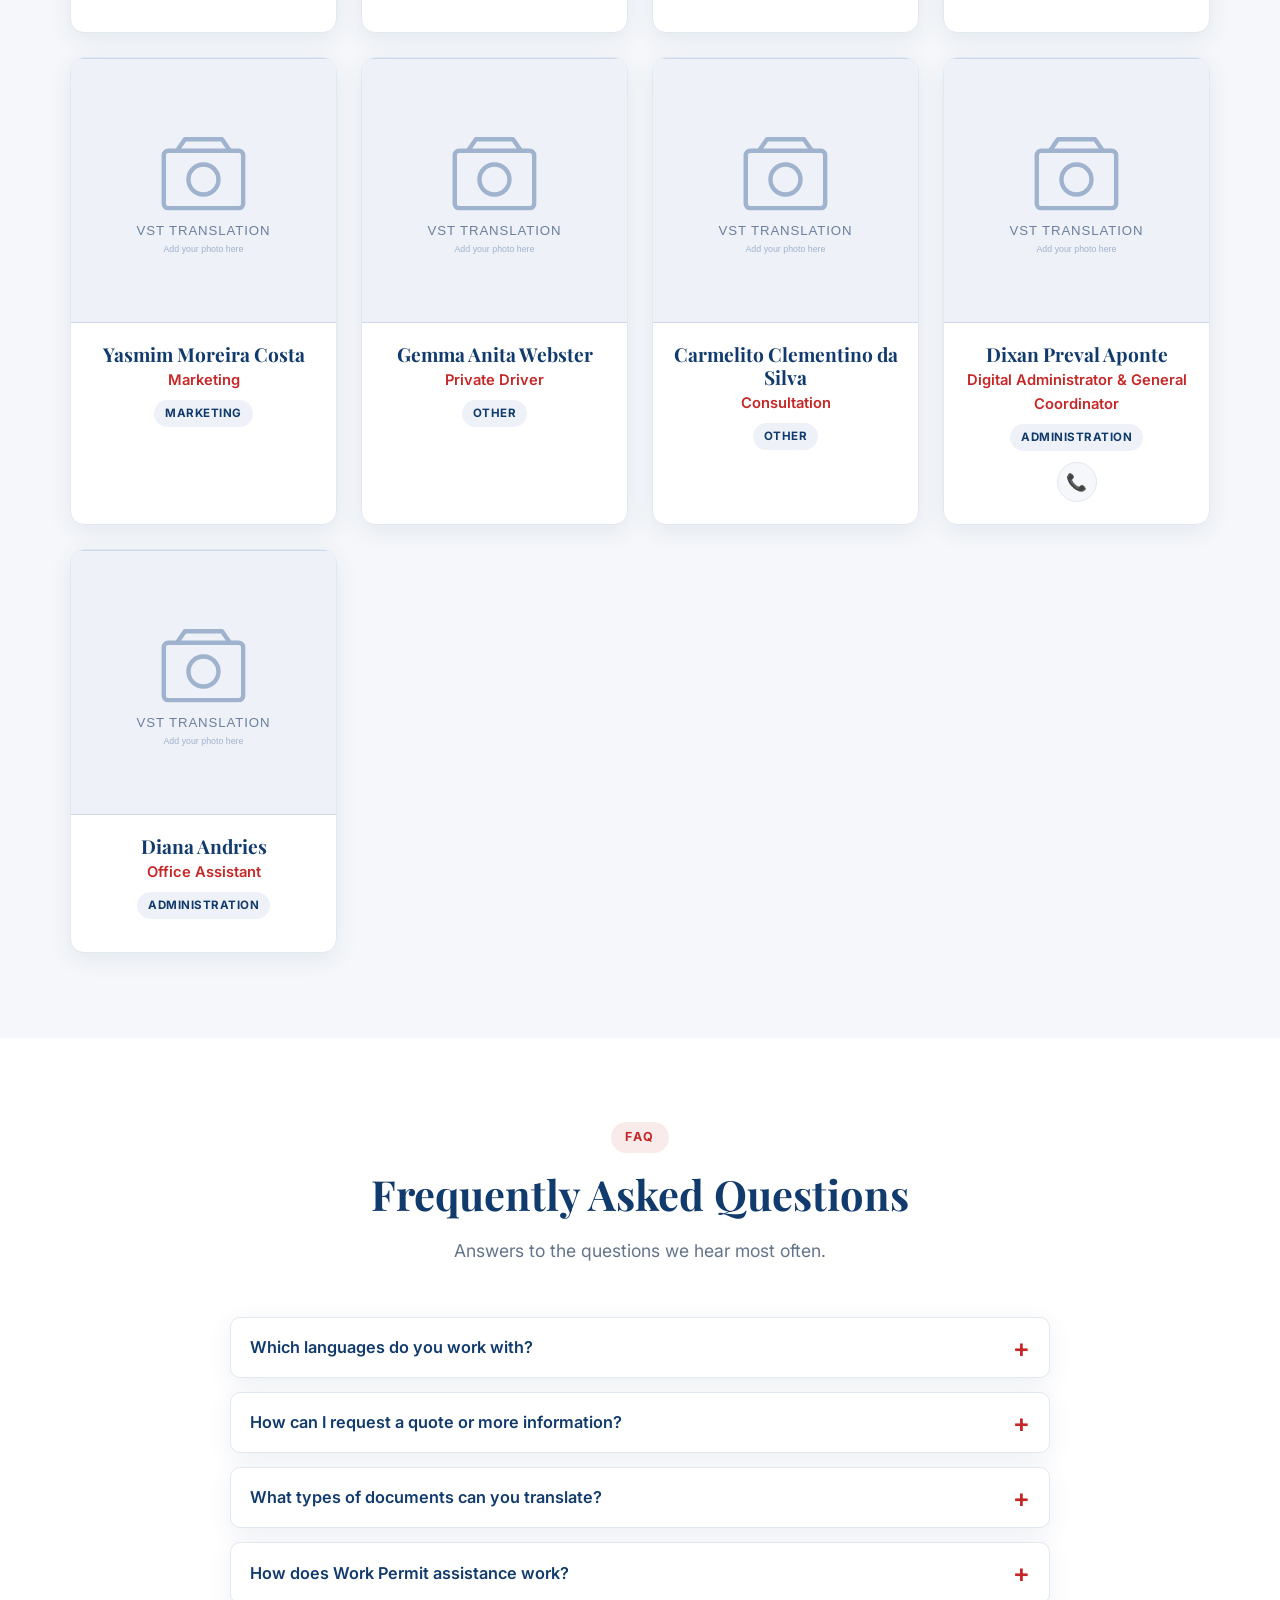
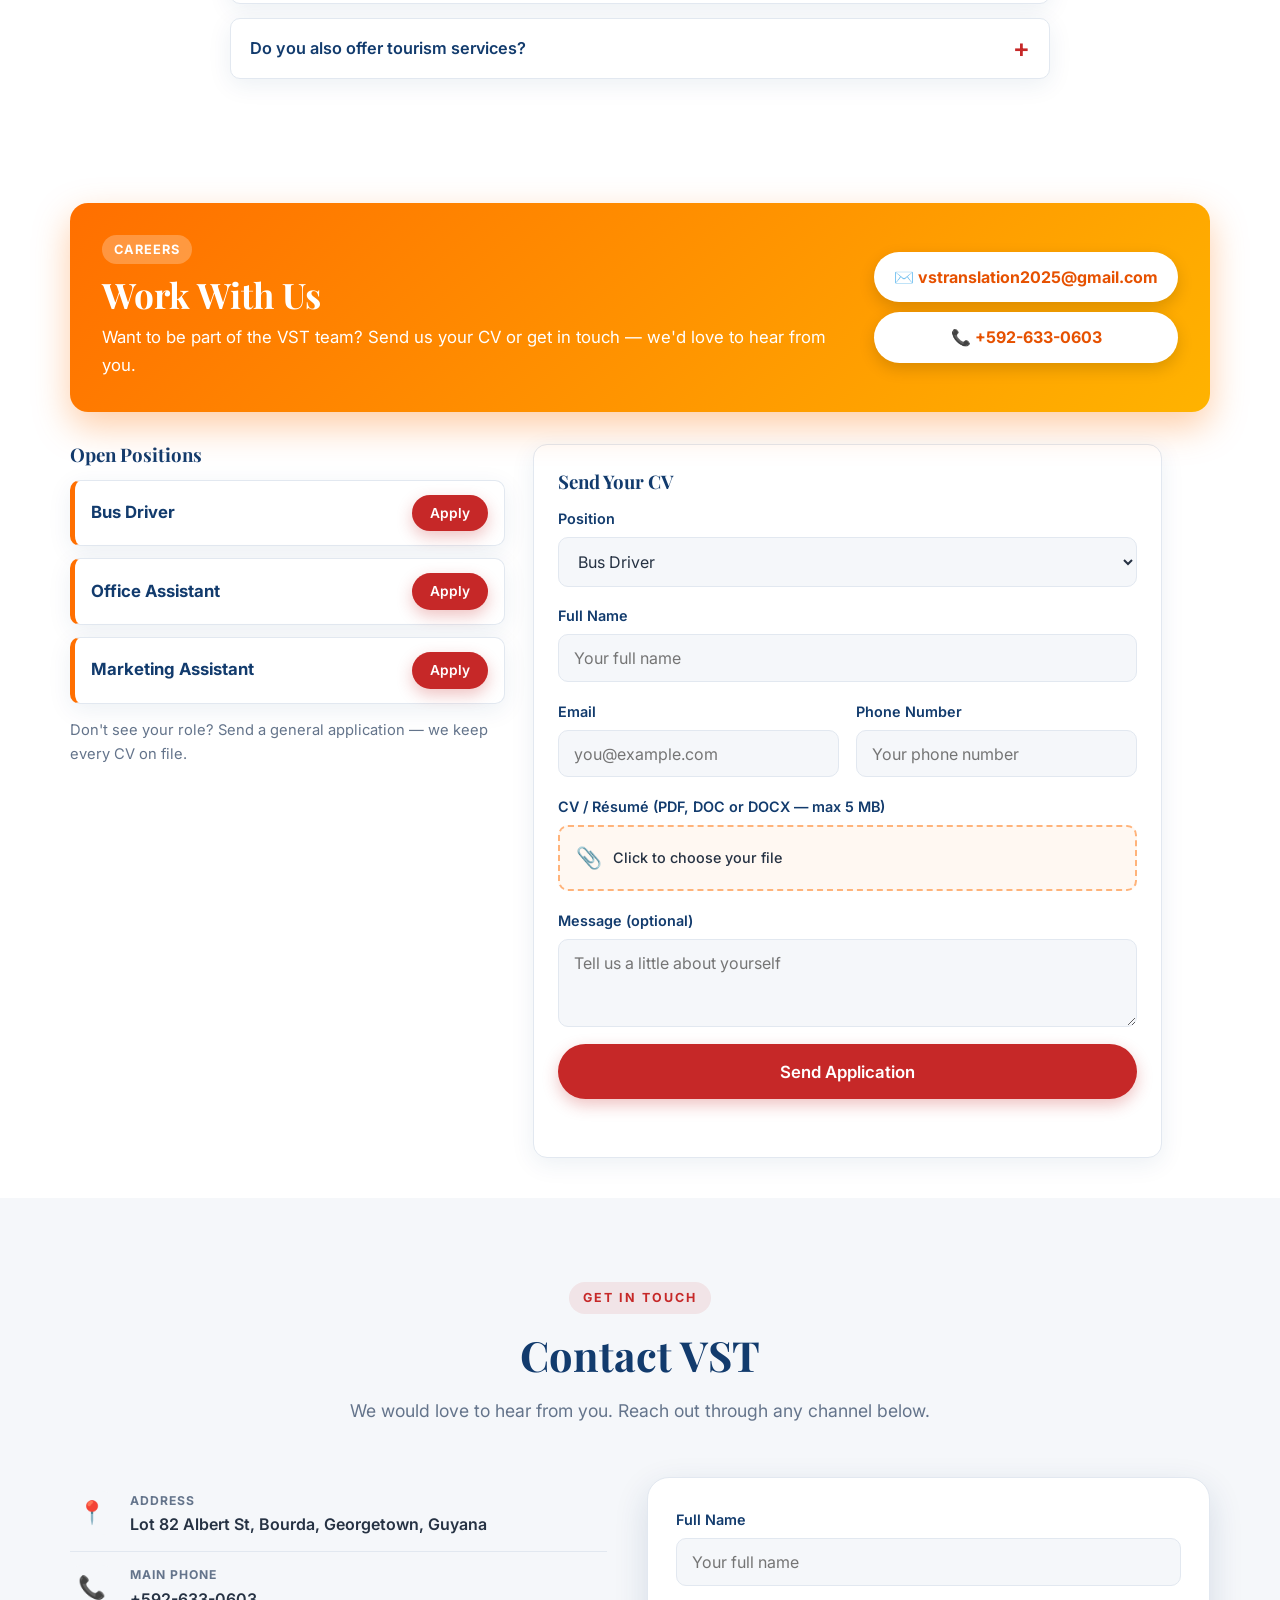
==== commit d5c1f131: "Tourism: Uchi Falls — Paruima Village video gallery - new block in the Tourism section (between the " ====
--- a/index.html
+++ b/index.html
@@ -460,6 +460,102 @@
           </div>
         </article>
 
+      </div>
+
+      <!-- ======================================================== -->
+      <!-- UCHI FALLS — PARUIMA VILLAGE  (video gallery)             -->
+      <!-- Videos + WebP covers: assets/videos/uchi/                  -->
+      <!-- Covers load first; a video only loads when someone plays  -->
+      <!-- it (modal #uchiModal, see initUchiVideos in js/script.js). -->
+      <!-- ======================================================== -->
+      <div class="uchi reveal" id="uchi">
+        <div class="uchi-head">
+          <span class="section-eyebrow" data-i18n="uchi_eyebrow">Upper Mazaruni · Guyana</span>
+          <h3 class="uchi-title" data-i18n="uchi_title">Uchi Falls — Paruima Village</h3>
+          <p class="uchi-lead" data-i18n="uchi_lead">Explore the scenery of Paruima Village and the remarkable Uchi Falls in Guyana's Upper Mazaruni region. Discover views of the waterfall, rivers and surrounding nature. Contact VST for information about tourism assistance.</p>
+        </div>
+
+        <div class="uchi-grid">
+          <article class="uchi-card">
+            <button type="button" class="uchi-play" data-video="assets/videos/uchi/uchi-cachoeira-queda-dagua.mp4" data-poster="assets/videos/uchi/uchi-cachoeira-queda-dagua.webp" data-ratio="9 / 16"
+                    data-title-key="uchi_v1_t" data-caption-key="uchi_v1_d" data-i18n-aria="uchi_v1_aria" aria-label="Watch video: The power of the water">
+              <span class="uchi-frame">
+                <img class="uchi-bg" src="assets/videos/uchi/uchi-cachoeira-queda-dagua.webp" alt="" aria-hidden="true" loading="lazy" decoding="async" />
+                <img class="uchi-poster is-vertical" src="assets/videos/uchi/uchi-cachoeira-queda-dagua.webp" alt="The power of the water" data-i18n-alt="uchi_v1_t"
+                     loading="lazy" decoding="async" onerror="this.onerror=null;this.src='images/placeholder.svg';" />
+                <span class="uchi-play-icon" aria-hidden="true"><svg viewBox="0 0 24 24"><path d="M8 5.5v13l11-6.5z"/></svg></span>
+                <span class="uchi-watch" data-i18n="uchi_watch">Watch video</span>
+                <span class="uchi-duration">0:34</span>
+              </span>
+            </button>
+            <div class="uchi-card-body">
+              <h4 data-i18n="uchi_v1_t">The power of the water</h4>
+              <p data-i18n="uchi_v1_d">Front view and details of the main drop of Uchi Falls.</p>
+            </div>
+          </article>
+          <article class="uchi-card">
+            <button type="button" class="uchi-play" data-video="assets/videos/uchi/uchi-cachoeira-trilha.mp4" data-poster="assets/videos/uchi/uchi-cachoeira-trilha.webp" data-ratio="9 / 16"
+                    data-title-key="uchi_v2_t" data-caption-key="uchi_v2_d" data-i18n-aria="uchi_v2_aria" aria-label="Watch video: The path to the falls">
+              <span class="uchi-frame">
+                <img class="uchi-bg" src="assets/videos/uchi/uchi-cachoeira-trilha.webp" alt="" aria-hidden="true" loading="lazy" decoding="async" />
+                <img class="uchi-poster is-vertical" src="assets/videos/uchi/uchi-cachoeira-trilha.webp" alt="The path to the falls" data-i18n-alt="uchi_v2_t"
+                     loading="lazy" decoding="async" onerror="this.onerror=null;this.src='images/placeholder.svg';" />
+                <span class="uchi-play-icon" aria-hidden="true"><svg viewBox="0 0 24 24"><path d="M8 5.5v13l11-6.5z"/></svg></span>
+                <span class="uchi-watch" data-i18n="uchi_watch">Watch video</span>
+                <span class="uchi-duration">0:18</span>
+              </span>
+            </button>
+            <div class="uchi-card-body">
+              <h4 data-i18n="uchi_v2_t">The path to the falls</h4>
+              <p data-i18n="uchi_v2_d">River, rocks and the first sight of the waterfall.</p>
+            </div>
+          </article>
+          <article class="uchi-card">
+            <button type="button" class="uchi-play" data-video="assets/videos/uchi/uchi-cachoeira-aerea.mp4" data-poster="assets/videos/uchi/uchi-cachoeira-aerea.webp" data-ratio="16 / 9"
+                    data-title-key="uchi_v3_t" data-caption-key="uchi_v3_d" data-i18n-aria="uchi_v3_aria" aria-label="Watch video: Aerial view">
+              <span class="uchi-frame">
+                <img class="uchi-bg" src="assets/videos/uchi/uchi-cachoeira-aerea.webp" alt="" aria-hidden="true" loading="lazy" decoding="async" />
+                <img class="uchi-poster is-horizontal" src="assets/videos/uchi/uchi-cachoeira-aerea.webp" alt="Aerial view" data-i18n-alt="uchi_v3_t"
+                     loading="lazy" decoding="async" onerror="this.onerror=null;this.src='images/placeholder.svg';" />
+                <span class="uchi-play-icon" aria-hidden="true"><svg viewBox="0 0 24 24"><path d="M8 5.5v13l11-6.5z"/></svg></span>
+                <span class="uchi-watch" data-i18n="uchi_watch">Watch video</span>
+                <span class="uchi-duration">0:22</span>
+              </span>
+            </button>
+            <div class="uchi-card-body">
+              <h4 data-i18n="uchi_v3_t">Aerial view</h4>
+              <p data-i18n="uchi_v3_d">Aerial view of a waterfall in Guyana.</p>
+            </div>
+          </article>
+          <article class="uchi-card uchi-card--village">
+            <button type="button" class="uchi-play" data-video="assets/videos/uchi/paruima-village-paisagens.mp4" data-poster="assets/videos/uchi/paruima-village-paisagens.webp" data-ratio="9 / 16"
+                    data-title-key="uchi_v4_t" data-caption-key="uchi_v4_d" data-i18n-aria="uchi_v4_aria" aria-label="Watch video: Paruima Village — Landscapes and community">
+              <span class="uchi-frame">
+                <img class="uchi-bg" src="assets/videos/uchi/paruima-village-paisagens.webp" alt="" aria-hidden="true" loading="lazy" decoding="async" />
+                <img class="uchi-poster is-vertical" src="assets/videos/uchi/paruima-village-paisagens.webp" alt="Paruima Village — Landscapes and community" data-i18n-alt="uchi_v4_t"
+                     loading="lazy" decoding="async" onerror="this.onerror=null;this.src='images/placeholder.svg';" />
+                <span class="uchi-play-icon" aria-hidden="true"><svg viewBox="0 0 24 24"><path d="M8 5.5v13l11-6.5z"/></svg></span>
+                <span class="uchi-watch" data-i18n="uchi_watch">Watch video</span>
+                <span class="uchi-duration">0:59</span>
+                <span class="uchi-tag" data-i18n="uchi_village_tag">The village</span>
+              </span>
+            </button>
+            <div class="uchi-card-body">
+              <h4 data-i18n="uchi_v4_t">Paruima Village — Landscapes and community</h4>
+              <p data-i18n="uchi_v4_d">The village, its people, the river and the surrounding nature.</p>
+            </div>
+          </article>
+        </div>
+
+        <div class="uchi-actions">
+          <a href="#contact" class="btn btn-primary" data-i18n="uchi_request">Request Information</a>
+          <a href="#contact" class="btn btn-outline" id="uchiWhats" target="_blank" rel="noopener" hidden>WhatsApp</a>
+        </div>
+        <p class="uchi-credits">
+          <span data-i18n="uchi_credits">Video credits:</span>
+          @discoverguyana · @presidentialofficial · @jaikaran.edwin.
+          <span data-i18n="uchi_credits_note">Footage belongs to its respective authors.</span>
+        </p>
       </div>
 
       <!-- ======================================================== -->
@@ -1099,6 +1195,22 @@
   <button type="button" class="lb-nav lb-next" id="lbNext" aria-label="Next image">&#10095;</button>
 </div>
 
+<!-- ============ Video modal (Uchi Falls gallery) ============ -->
+<div class="vmodal" id="uchiModal" hidden role="dialog" aria-modal="true" aria-labelledby="uchiModalTitle">
+  <div class="vmodal-box">
+    <button type="button" class="vmodal-close" id="uchiClose" data-i18n-aria="uchi_close" aria-label="Close video">&times;</button>
+    <div class="vmodal-stage">
+      <button type="button" class="vmodal-nav vmodal-prev" id="uchiPrev" data-i18n-aria="uchi_prev" aria-label="Previous video">&#10094;</button>
+      <video id="uchiVideo" controls playsinline preload="none"></video>
+      <button type="button" class="vmodal-nav vmodal-next" id="uchiNext" data-i18n-aria="uchi_next" aria-label="Next video">&#10095;</button>
+    </div>
+    <div class="vmodal-info">
+      <h3 id="uchiModalTitle"></h3>
+      <p id="uchiModalCaption"></p>
+    </div>
+  </div>
+</div>
+
 <!-- ============ Scripts ============ -->
 <script src="js/script.js" defer></script>
 <script src="js/effects.js" defer></script>
--- a/css/style.css
+++ b/css/style.css
@@ -674,3 +674,99 @@
 .form-status { margin: .8rem 0 0; text-align: center; font-weight: 600; min-height: 1.2em; }
 .form-status.ok { color: #1b8a3a; }
 .form-status.err { color: var(--vst-red); }
+
+/* =================================================================
+   TOURISM — UCHI FALLS / PARUIMA VILLAGE  (video gallery + modal)
+   Covers are shown whole (object-fit: contain) over a blurred copy of
+   themselves, so vertical and horizontal videos share one card size
+   without cropping the waterfall.
+   ================================================================= */
+.uchi {
+  position: relative; overflow: hidden; margin: 64px 0 8px; padding: clamp(28px, 5vw, 56px) clamp(16px, 4vw, 48px);
+  border-radius: var(--radius-lg); color: #fff;
+  background:
+    radial-gradient(700px 380px at 85% -10%, rgba(64, 160, 190, .35), transparent 60%),
+    radial-gradient(600px 360px at 0% 110%, rgba(198, 40, 40, .22), transparent 60%),
+    linear-gradient(160deg, var(--vst-navy) 0%, var(--vst-blue) 55%, #0f4658 100%);
+  box-shadow: var(--shadow-lg);
+}
+.uchi-head { text-align: center; max-width: 780px; margin: 0 auto; }
+.uchi-head .section-eyebrow { color: #ff9e98; }
+.uchi-title { color: #fff; font-size: clamp(1.6rem, 4vw, 2.5rem); margin: .3rem 0 .7rem; }
+.uchi-lead { color: rgba(255, 255, 255, .84); font-size: 1.05rem; margin: 0; }
+
+.uchi-grid { display: grid; grid-template-columns: 1fr; gap: 18px; margin-top: 34px; }
+@media (min-width: 560px) { .uchi-grid { grid-template-columns: repeat(2, 1fr); } }
+@media (min-width: 980px) { .uchi-grid { grid-template-columns: repeat(4, 1fr); } }
+
+.uchi-card {
+  display: flex; flex-direction: column; border-radius: var(--radius); overflow: hidden;
+  background: rgba(255, 255, 255, .06); border: 1px solid rgba(255, 255, 255, .12);
+  transition: transform .35s var(--ease), box-shadow .35s var(--ease), border-color .35s;
+}
+.uchi-card:hover { transform: translateY(-6px); box-shadow: 0 18px 40px rgba(0, 0, 0, .3); border-color: rgba(255, 255, 255, .25); }
+.uchi-card--village { border-color: rgba(255, 158, 152, .35); }
+
+.uchi-play { display: block; width: 100%; padding: 0; border: 0; background: none; cursor: pointer; color: inherit; font: inherit; text-align: left; }
+.uchi-frame { position: relative; display: block; aspect-ratio: 4 / 5; overflow: hidden; background: #081a30; }
+.uchi-frame::after { content: ""; position: absolute; inset: 0; background: linear-gradient(transparent 55%, rgba(4, 14, 28, .6)); pointer-events: none; }
+.uchi-bg { position: absolute; inset: 0; width: 100%; height: 100%; object-fit: cover; filter: blur(18px) brightness(.55) saturate(1.2); transform: scale(1.25); }
+.uchi-poster { position: absolute; inset: 0; width: 100%; height: 100%; object-fit: contain; transition: transform .7s var(--ease); }
+.uchi-play:hover .uchi-poster, .uchi-play:focus-visible .uchi-poster { transform: scale(1.04); }
+.uchi-play-icon {
+  position: absolute; z-index: 2; top: 50%; left: 50%; width: 66px; height: 66px; margin: -33px 0 0 -33px; border-radius: 50%;
+  display: grid; place-items: center; background: rgba(255, 255, 255, .2); border: 2px solid rgba(255, 255, 255, .75);
+  -webkit-backdrop-filter: blur(6px); backdrop-filter: blur(6px); box-shadow: 0 10px 30px rgba(0, 0, 0, .35);
+  transition: transform .3s var(--ease), background .3s;
+}
+.uchi-play-icon svg { width: 28px; height: 28px; fill: #fff; margin-left: 4px; }
+.uchi-play:hover .uchi-play-icon, .uchi-play:focus-visible .uchi-play-icon { background: var(--vst-red); border-color: var(--vst-red); transform: scale(1.08); }
+.uchi-play:focus-visible { outline: 3px solid #fff; outline-offset: -3px; }
+.uchi-watch, .uchi-duration, .uchi-tag {
+  position: absolute; z-index: 2; font-size: .74rem; font-weight: 700; letter-spacing: .02em; padding: .28rem .65rem; border-radius: 999px;
+}
+.uchi-watch { left: 12px; bottom: 12px; background: rgba(255, 255, 255, .92); color: var(--vst-navy); }
+.uchi-duration { right: 12px; bottom: 12px; background: rgba(4, 14, 28, .7); color: #fff; font-variant-numeric: tabular-nums; }
+.uchi-tag { left: 12px; top: 12px; background: var(--vst-red); color: #fff; }
+.uchi-card-body { padding: 14px 16px 18px; }
+.uchi-card-body h4 { color: #fff; font-size: 1.02rem; margin: 0 0 .3rem; }
+.uchi-card-body p { color: rgba(255, 255, 255, .72); font-size: .9rem; margin: 0; }
+
+.uchi-actions { display: flex; flex-wrap: wrap; justify-content: center; gap: 12px; margin-top: 32px; }
+.uchi .btn-outline { color: #fff; border-color: rgba(255, 255, 255, .6); }
+.uchi .btn-outline:hover { background: #fff; color: var(--vst-navy); }
+.uchi-credits { text-align: center; font-size: .78rem; color: rgba(255, 255, 255, .58); margin: 18px 0 0; }
+
+/* Video modal */
+.vmodal { position: fixed; inset: 0; z-index: 2100; background: rgba(4, 12, 24, .94); display: flex; align-items: center; justify-content: center; padding: 16px; animation: fadeIn .25s ease; }
+.vmodal[hidden] { display: none; }
+.vmodal-box { width: 100%; max-width: 1100px; display: flex; flex-direction: column; align-items: center; gap: 12px; }
+.vmodal-stage { position: relative; width: 100%; display: flex; align-items: center; justify-content: center; padding: 0 64px; }
+.vmodal-stage video {
+  display: block; aspect-ratio: var(--ratio, 9 / 16); height: 74vh; width: auto; max-width: 100%;
+  background: #000; border-radius: 14px; box-shadow: 0 24px 70px rgba(0, 0, 0, .55);
+}
+.vmodal-stage.is-horizontal video { width: 100%; height: auto; max-height: 74vh; }
+.vmodal-close { position: fixed; top: 14px; right: 18px; z-index: 3; width: 46px; height: 46px; border-radius: 50%; border: none;
+  background: rgba(255, 255, 255, .14); color: #fff; font-size: 2rem; line-height: 1; cursor: pointer; transition: background .2s; }
+.vmodal-close:hover, .vmodal-close:focus-visible { background: var(--vst-red); }
+.vmodal-nav { position: absolute; top: 50%; transform: translateY(-50%); width: 50px; height: 50px; border-radius: 50%; border: none;
+  background: rgba(255, 255, 255, .14); color: #fff; font-size: 1.2rem; cursor: pointer; transition: background .2s; }
+.vmodal-nav:hover, .vmodal-nav:focus-visible { background: var(--vst-red); }
+.vmodal-prev { left: 0; }
+.vmodal-next { right: 0; }
+.vmodal-info { text-align: center; max-width: 640px; }
+.vmodal-info h3 { color: #fff; margin: 0 0 .2rem; font-size: 1.15rem; }
+.vmodal-info p { color: rgba(255, 255, 255, .75); margin: 0; font-size: .92rem; }
+@media (max-width: 640px) {
+  .vmodal { padding: 60px 8px 16px; }
+  .vmodal-stage { padding: 0; }
+  .vmodal-stage video { height: 68vh; }
+  .vmodal-nav { width: 40px; height: 40px; top: auto; bottom: -56px; transform: none; }
+  .vmodal-prev { left: calc(50% - 52px); }
+  .vmodal-next { right: calc(50% - 52px); }
+  .vmodal-info { margin-top: 52px; }
+}
+@media (prefers-reduced-motion: reduce) {
+  .uchi-card, .uchi-poster, .uchi-play-icon { transition: none; }
+}
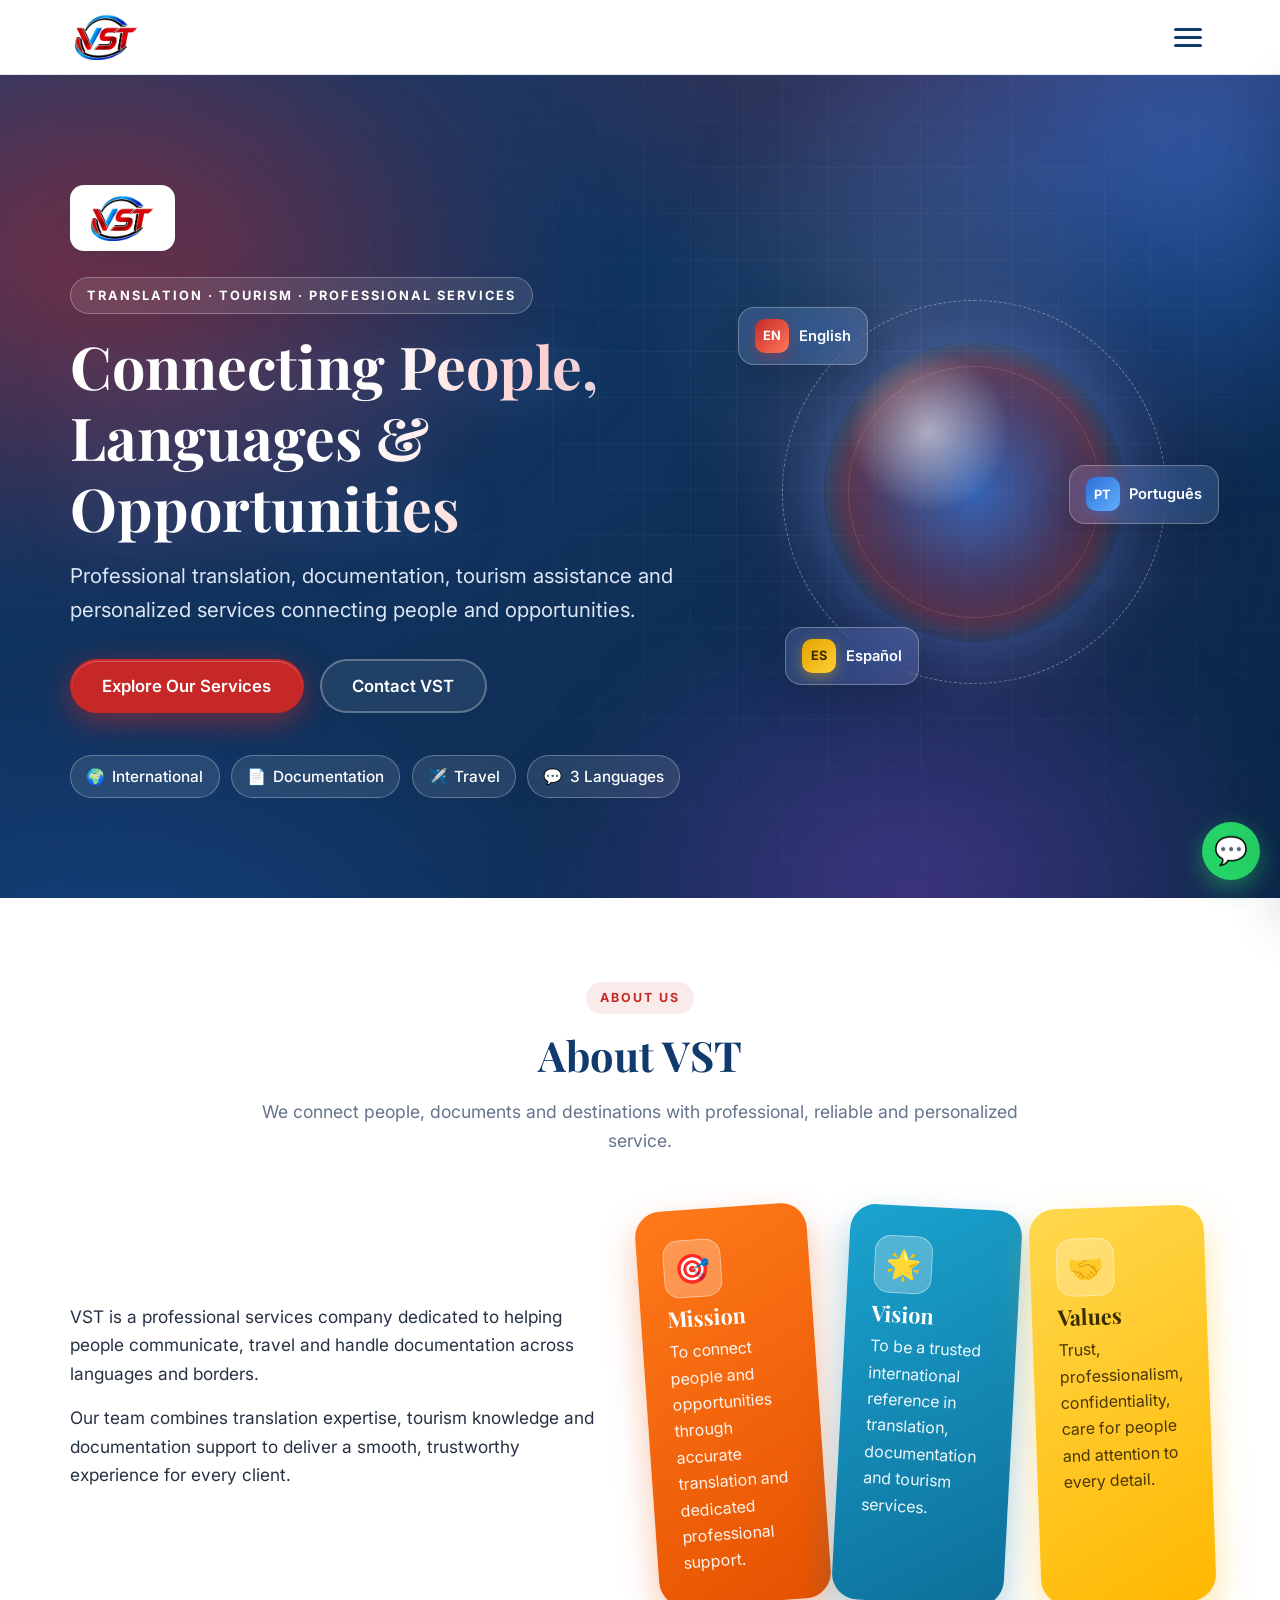
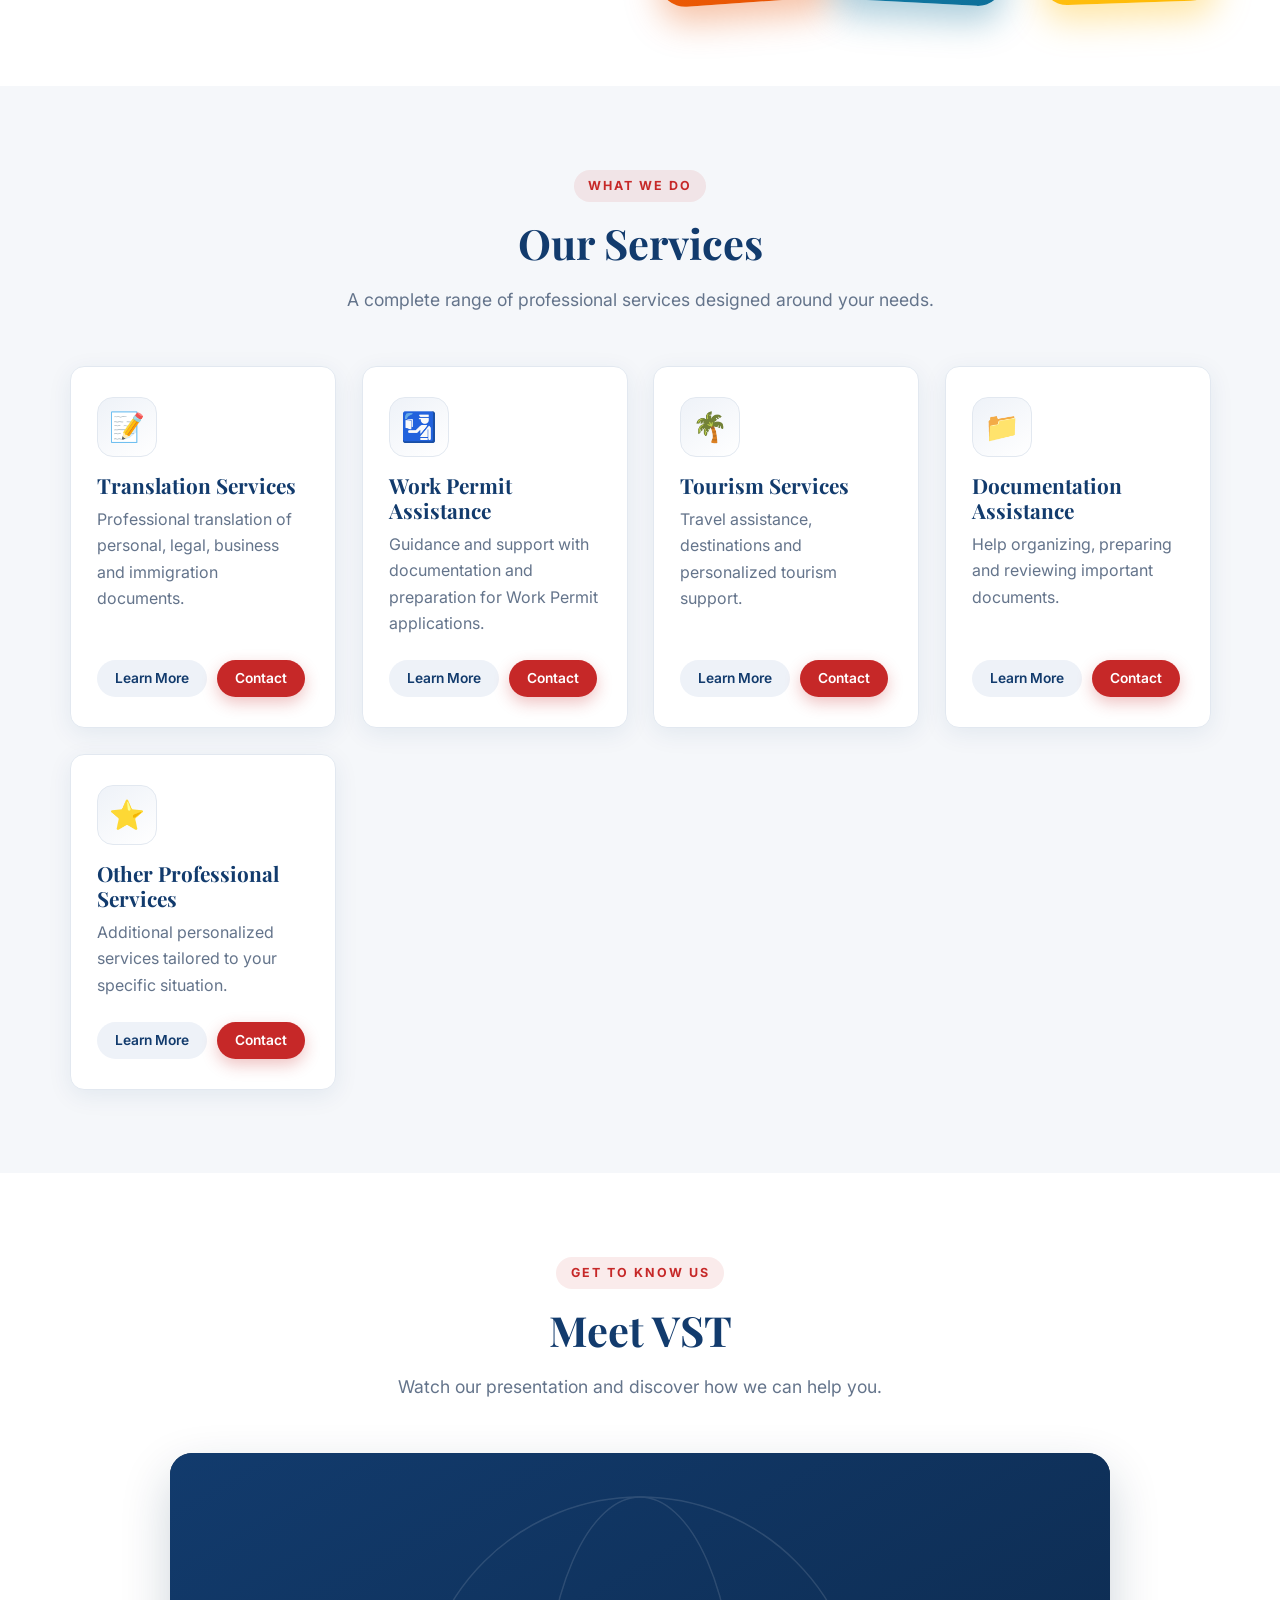
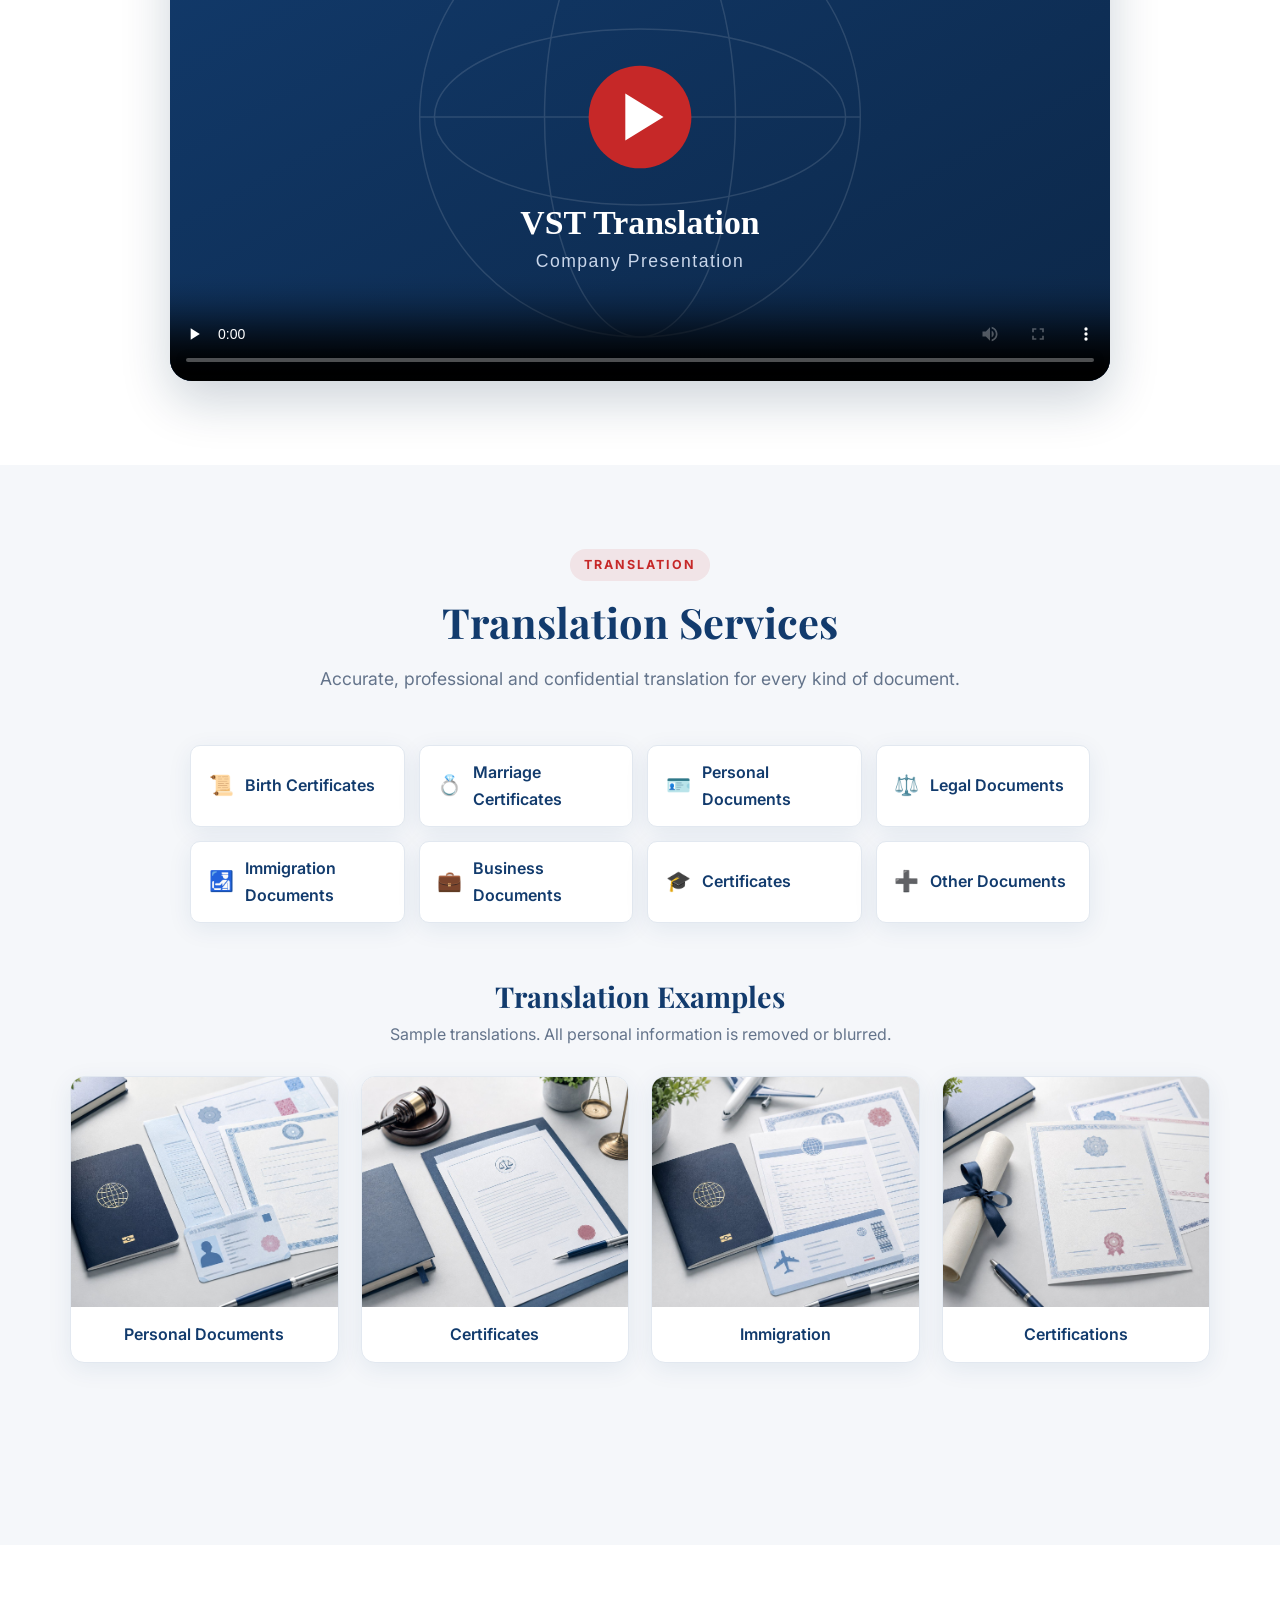
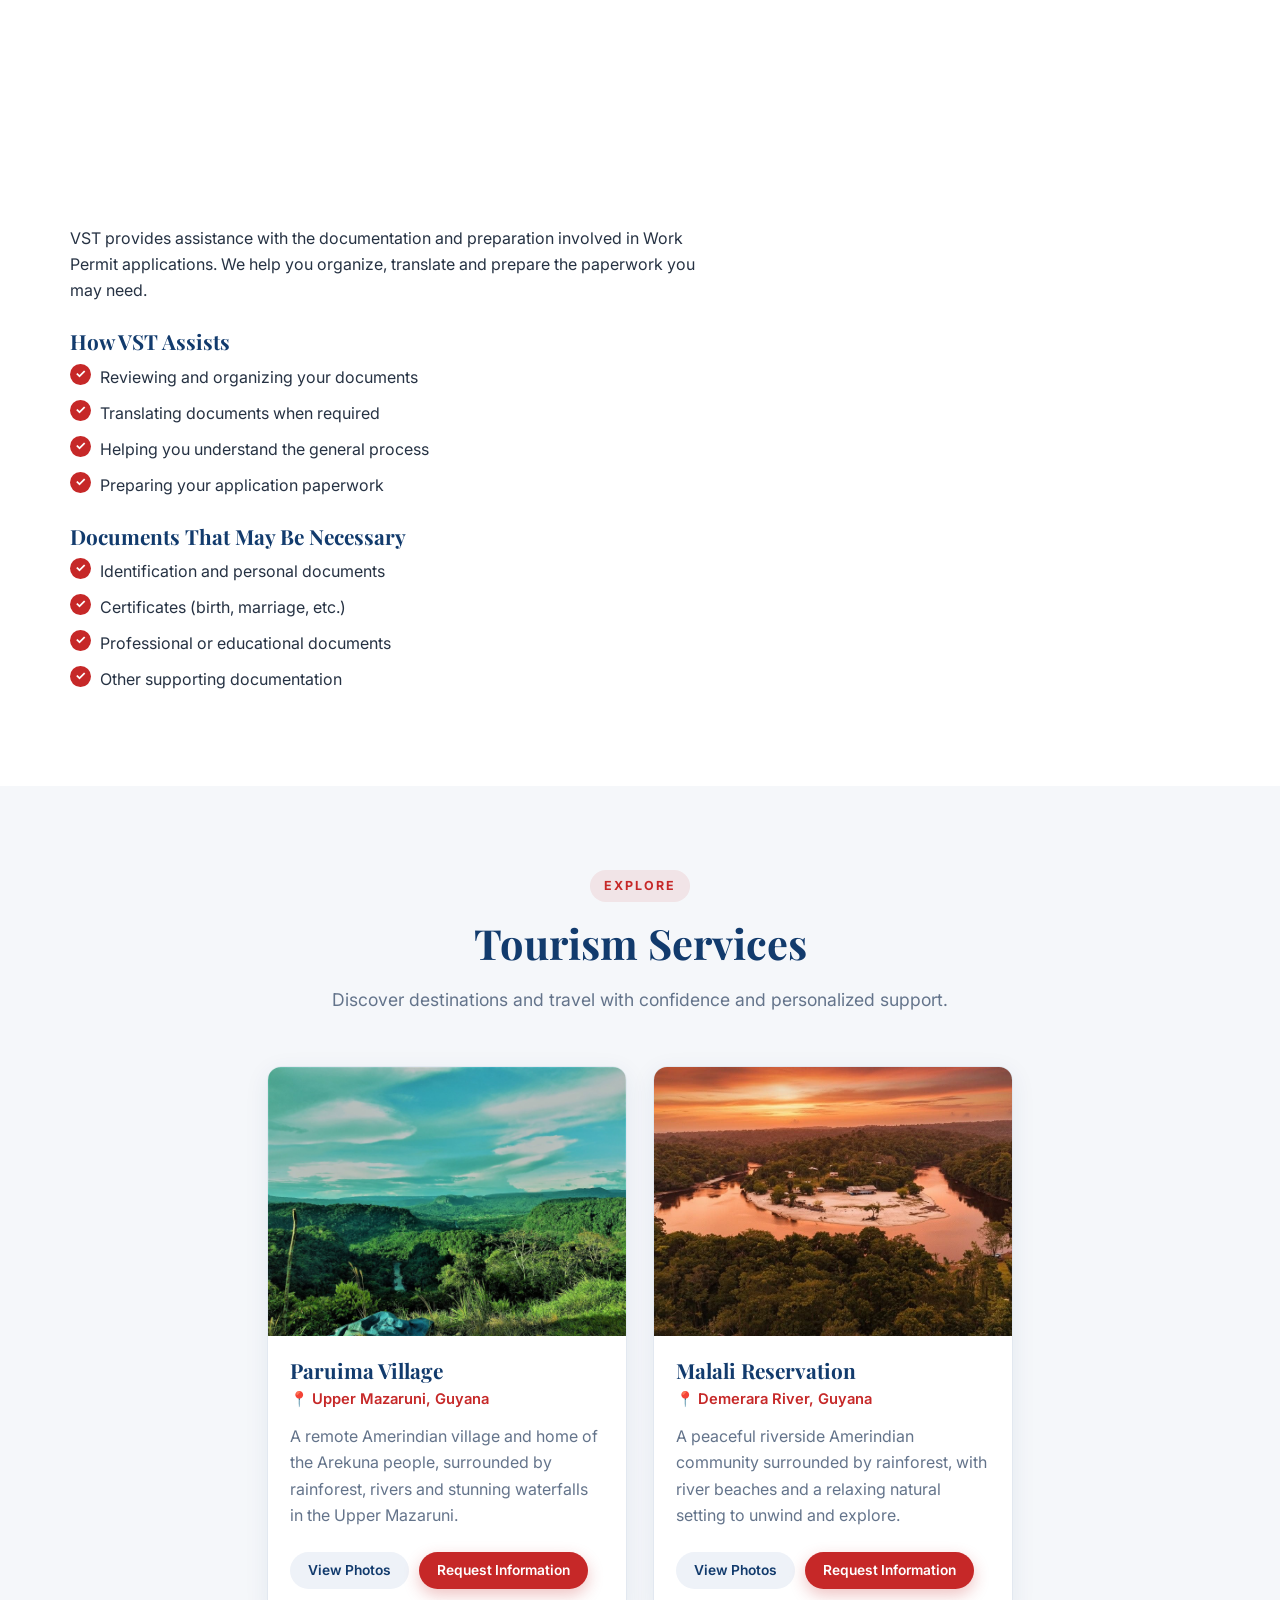
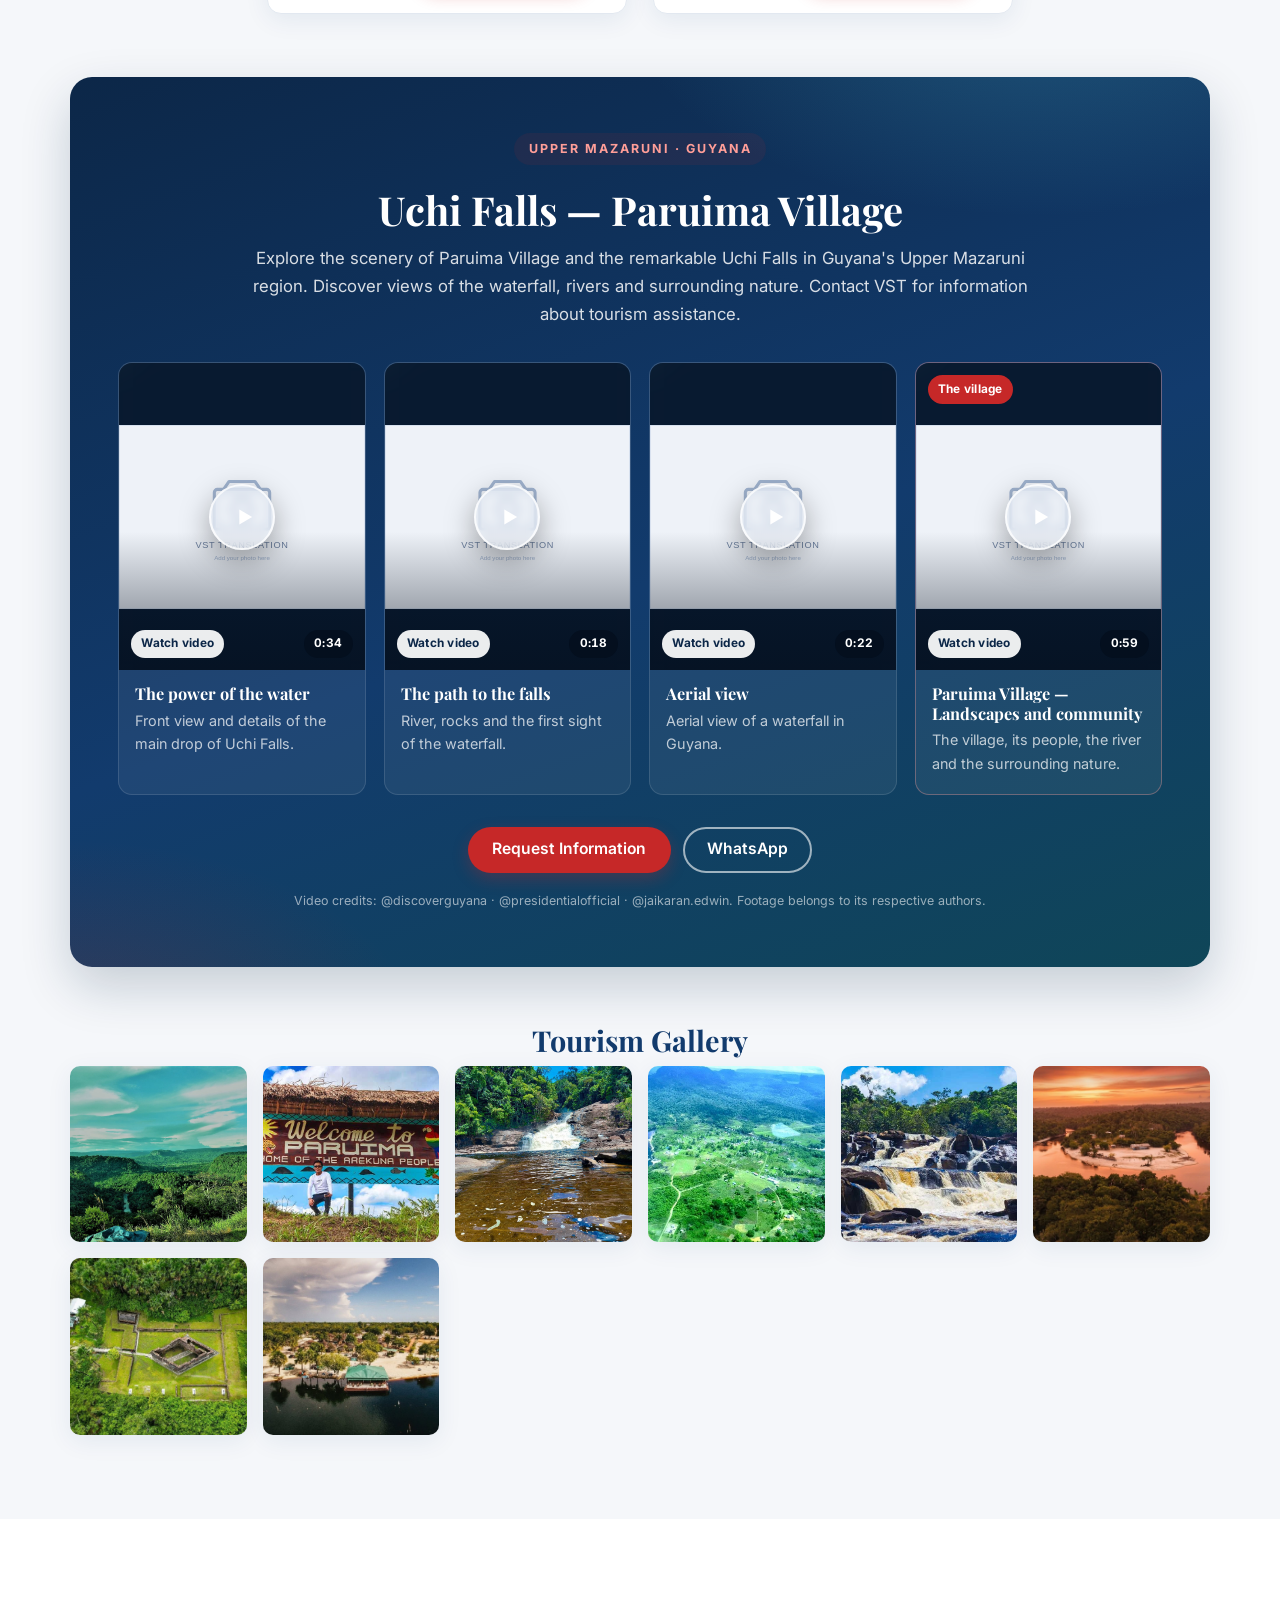
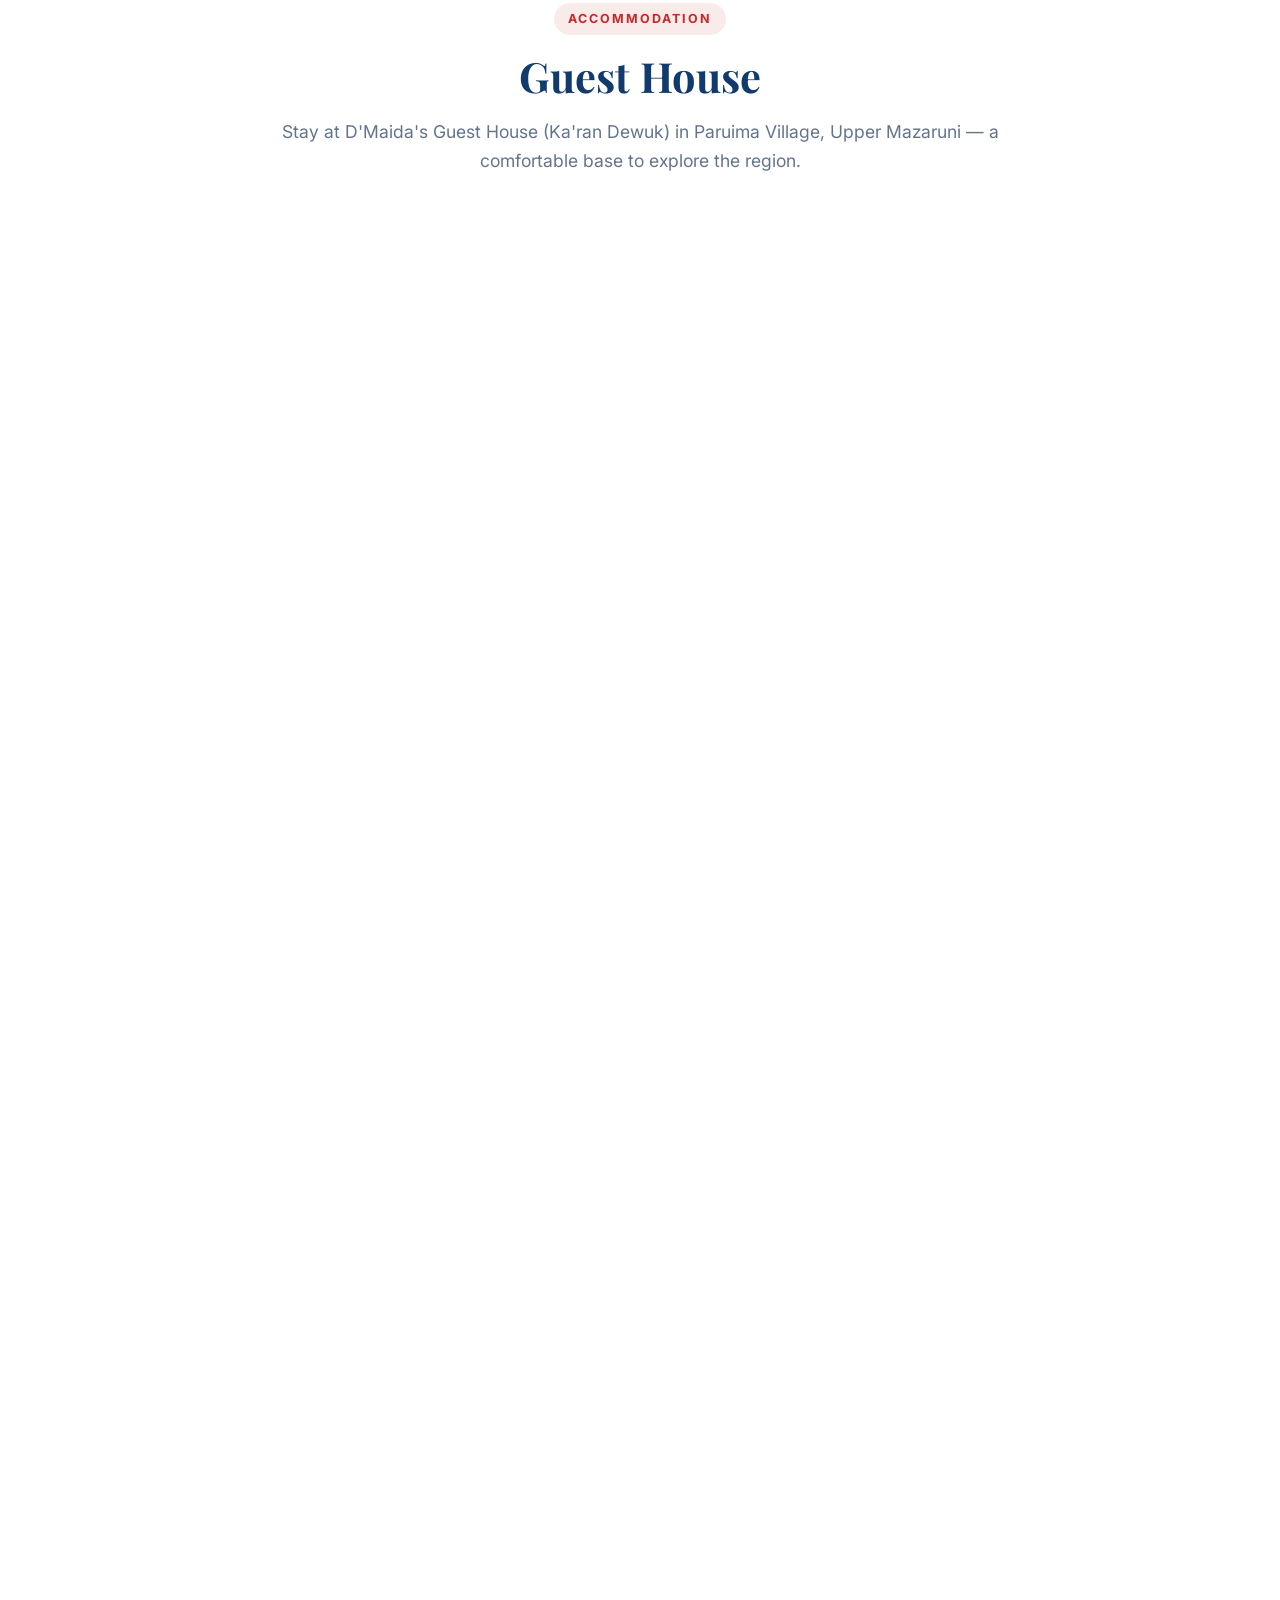
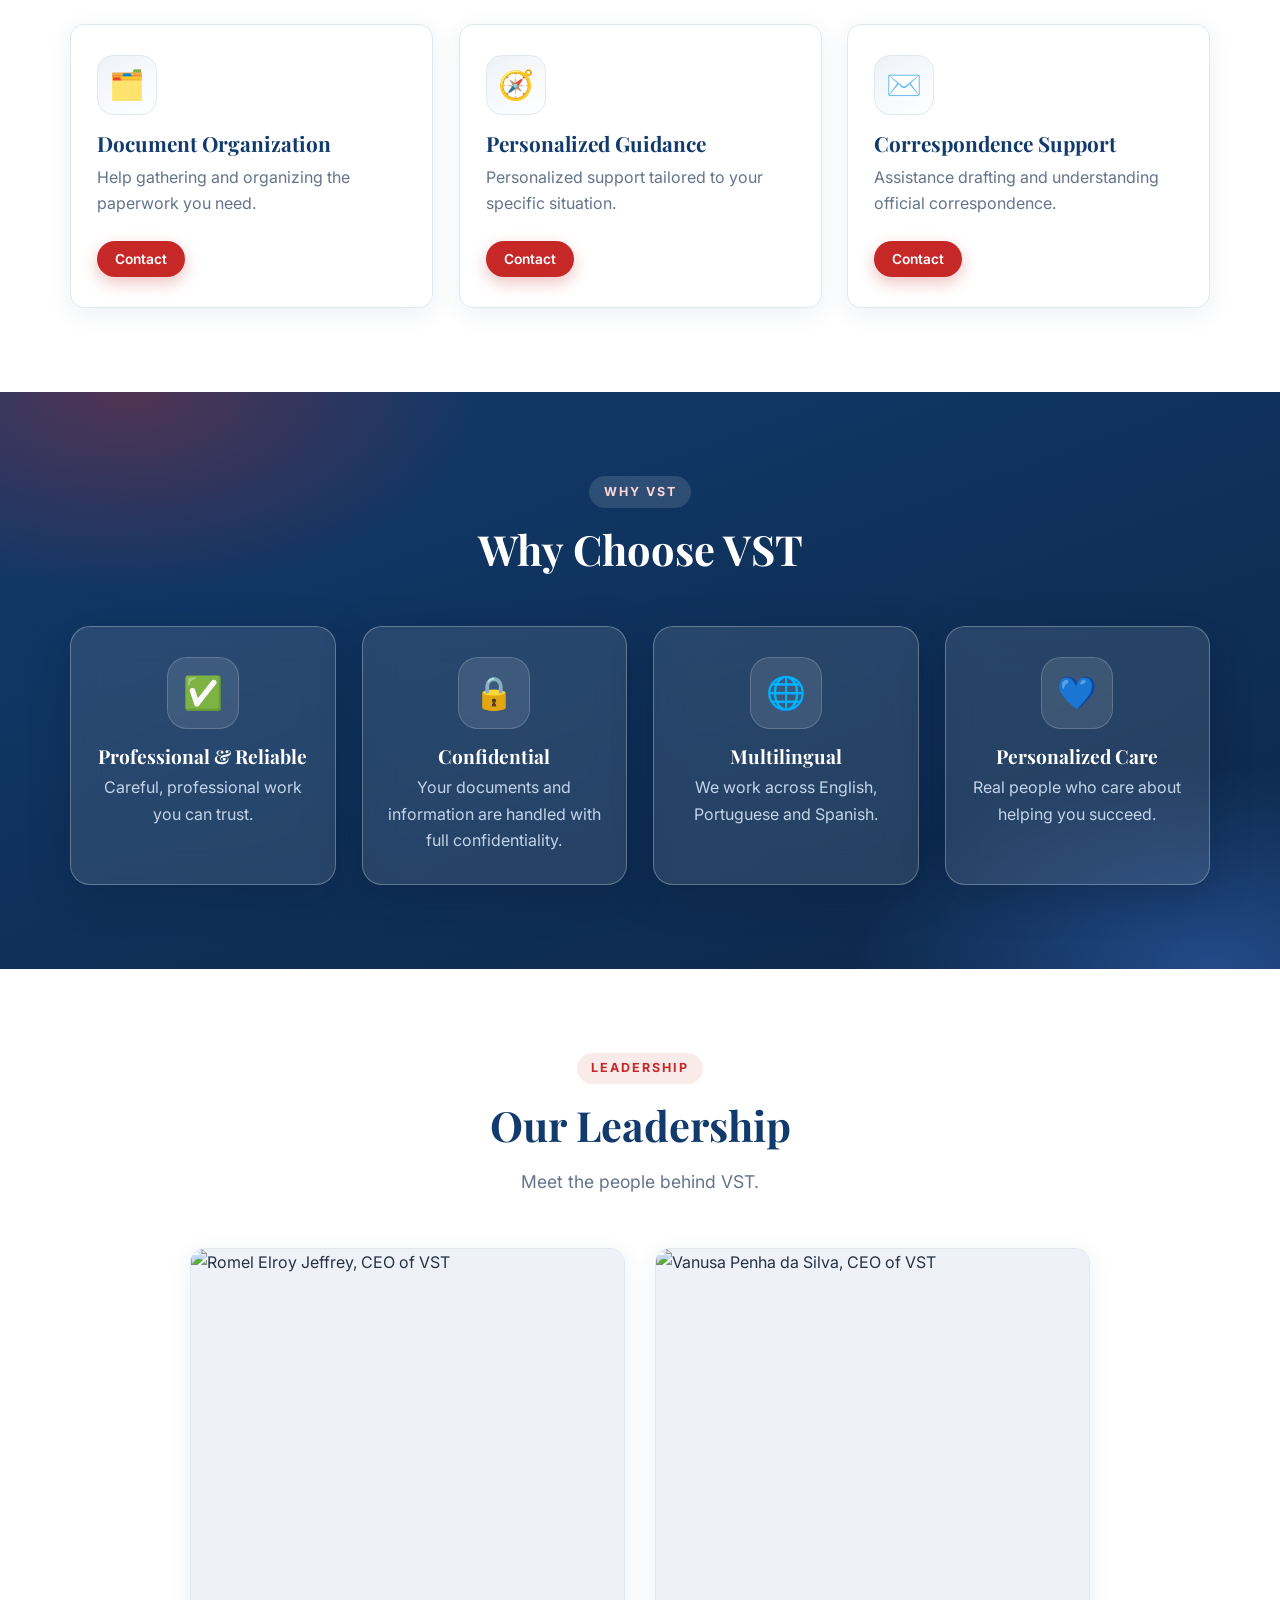
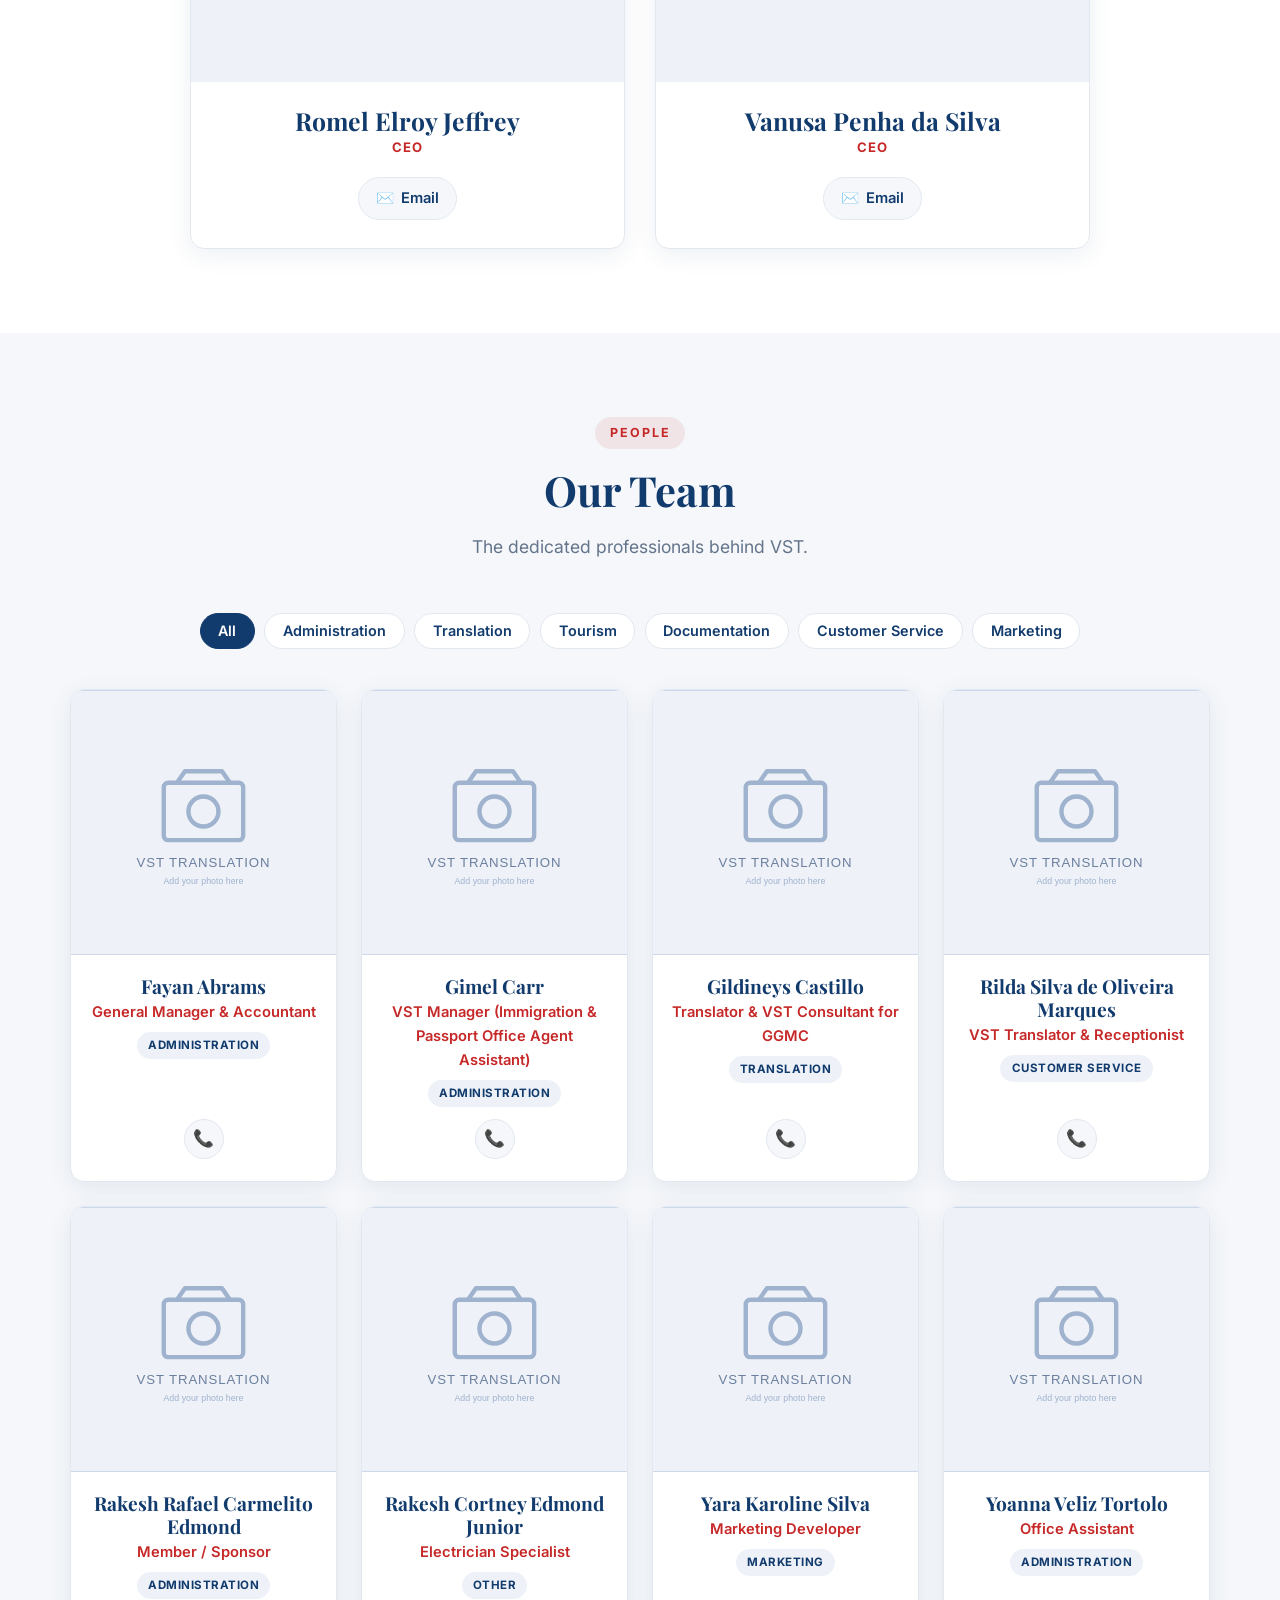
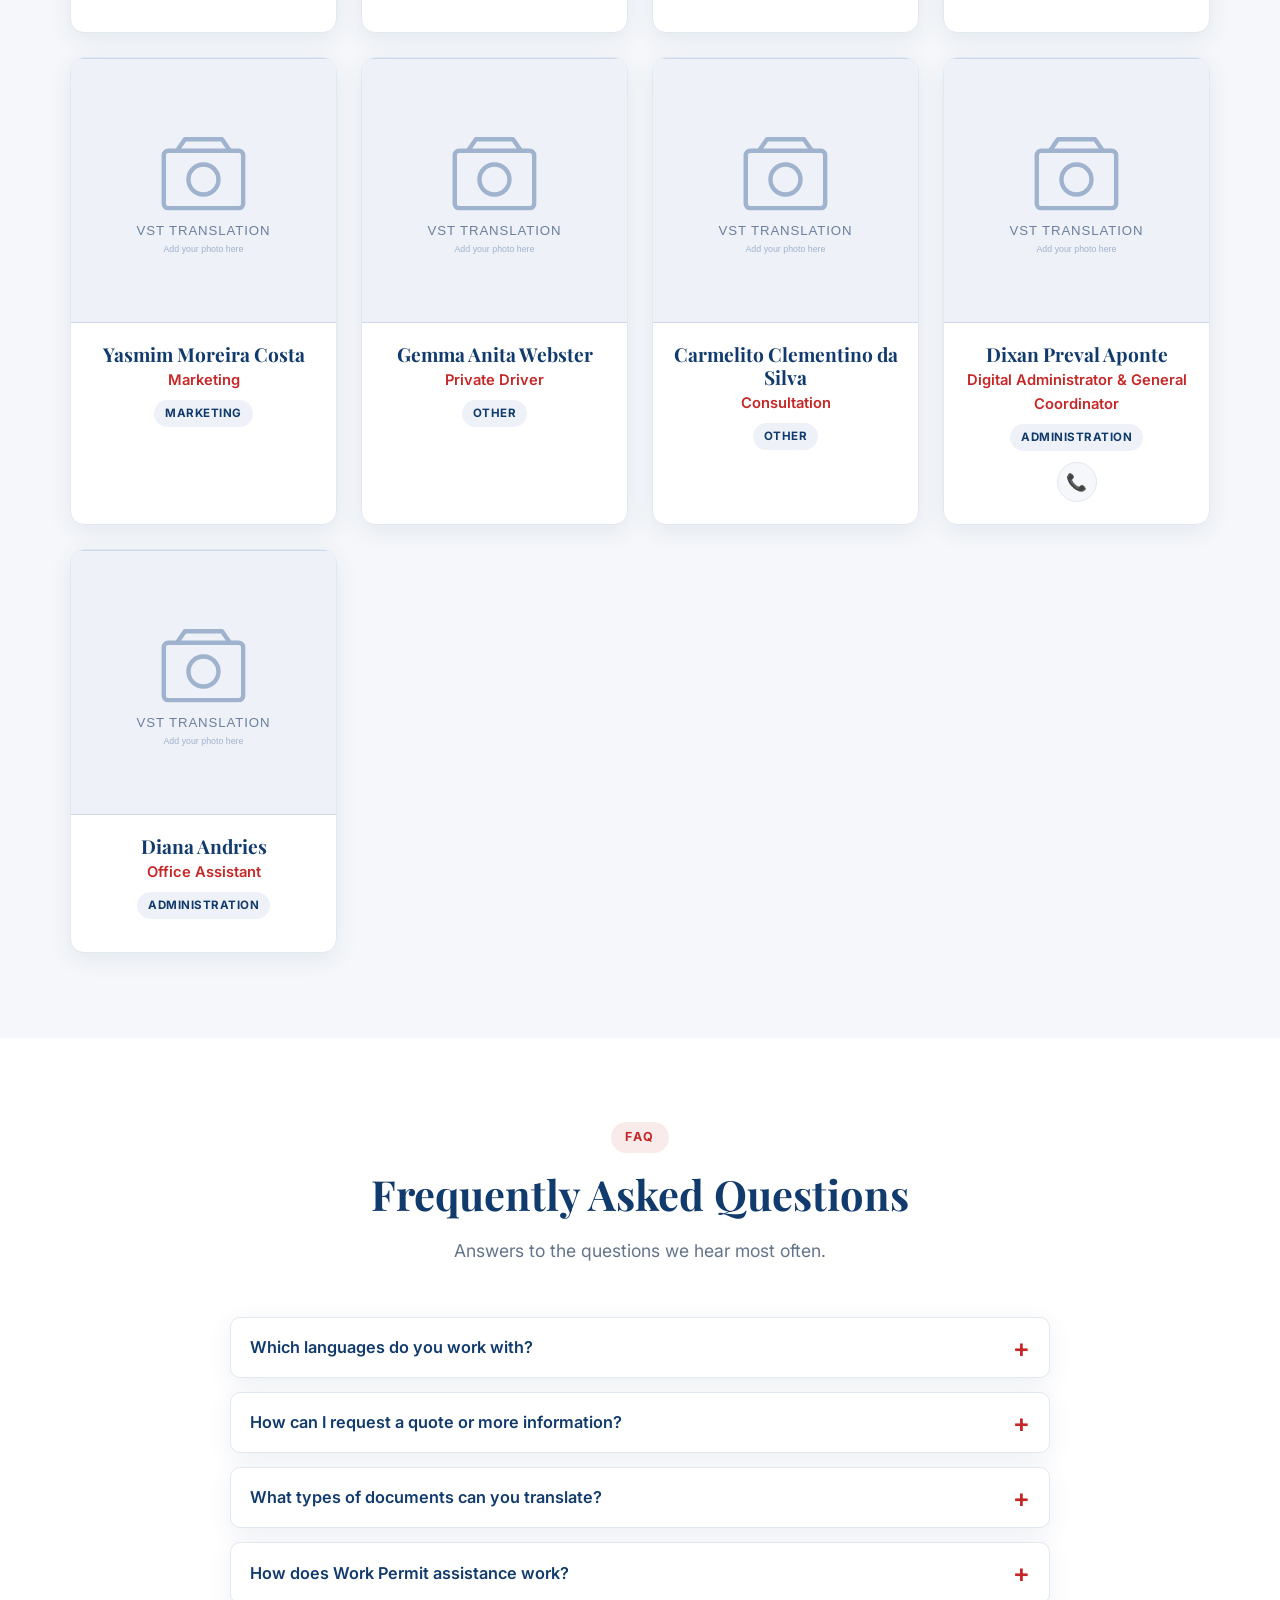
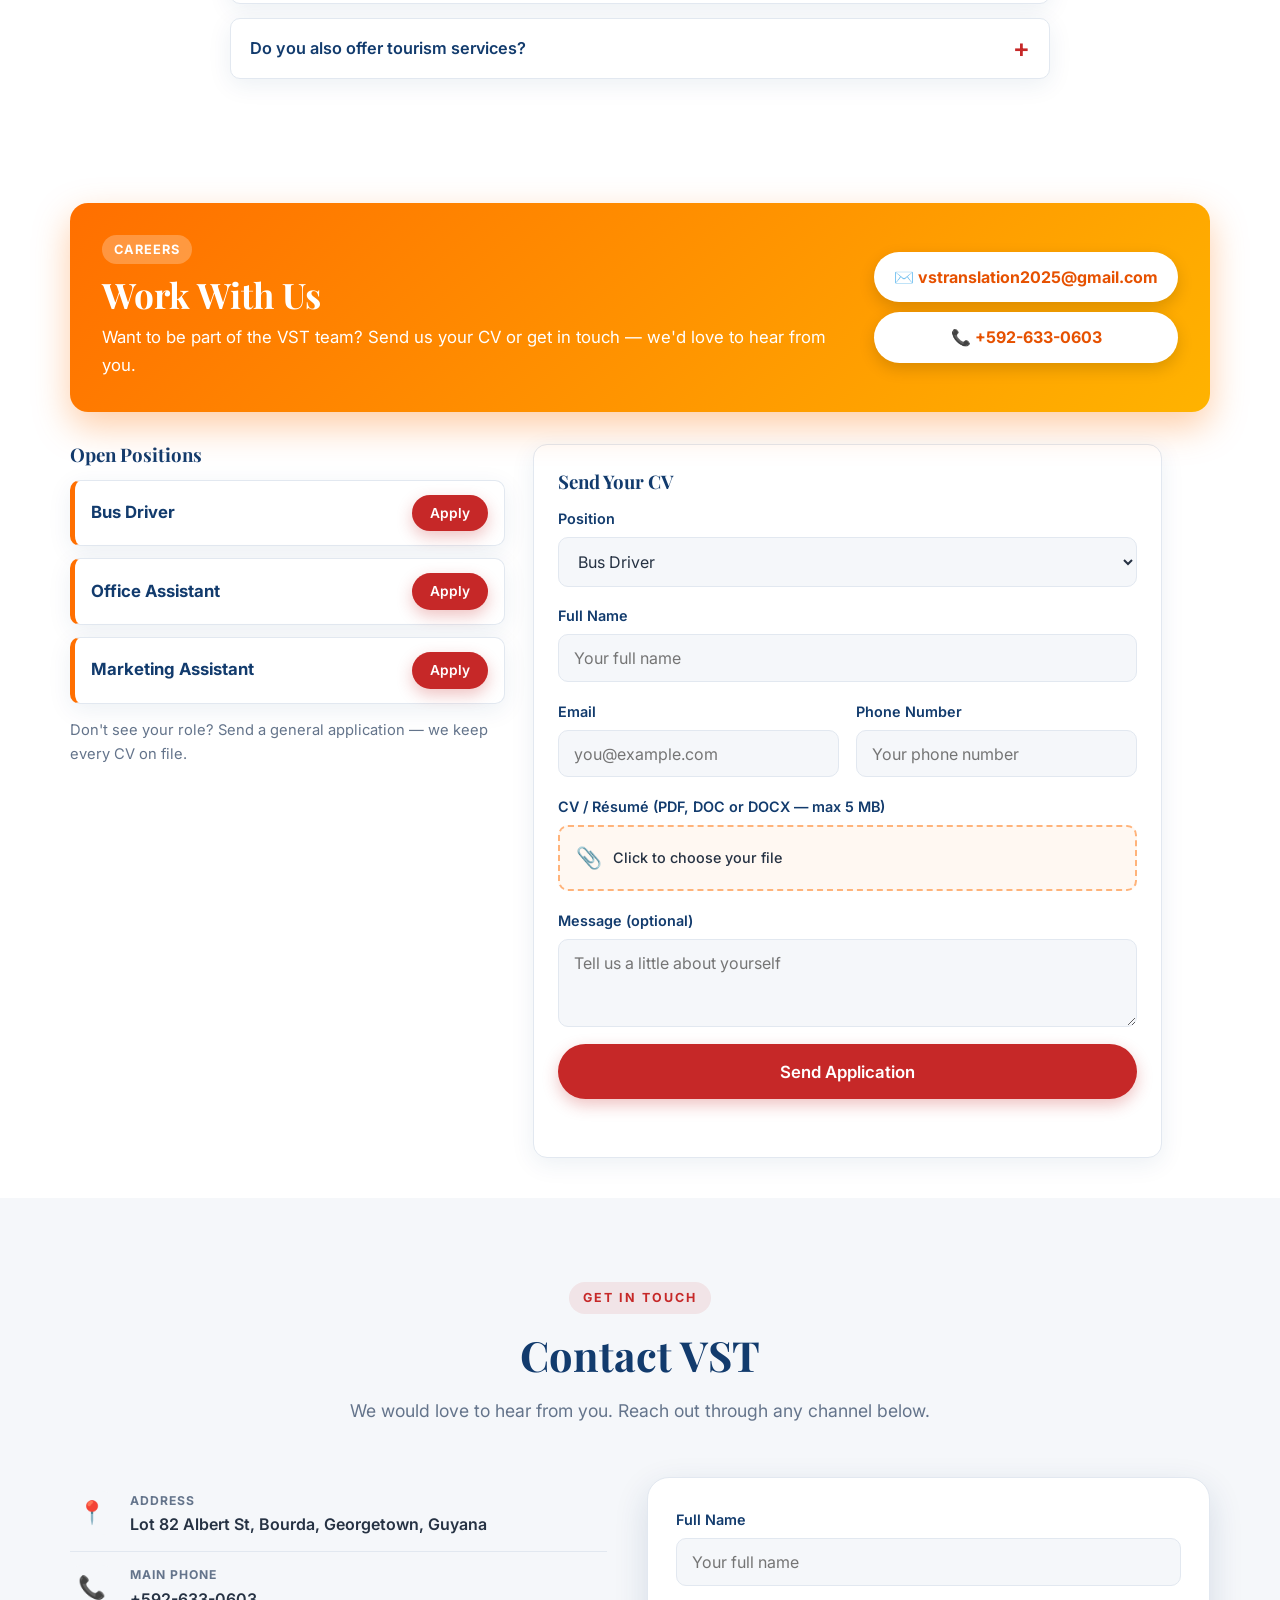
==== commit 135bada4: "Site: hide Employee Portal links until /sistema/ is published Co-Authored-By: Claude Opus 5.5 <norep" ====
--- a/index.html
+++ b/index.html
@@ -110,7 +110,9 @@
       </div>
 
       <a href="#contact" class="btn btn-primary nav-cta" data-i18n="nav_cta">Contact Us</a>
+      <!-- hidden until /sistema/ is published:
       <a href="sistema/" class="portal-link portal-link--mobile" data-i18n="nav_portal">Employee Portal</a>
+      -->
     </nav>
 
     <!-- Desktop language selector + hamburger -->
@@ -123,8 +125,9 @@
         <button type="button" class="lang-btn" data-lang="es">ES</button>
       </div>
 
-      <!-- Employee portal (time clock system) -->
+      <!-- Employee portal (time clock system) — hidden until /sistema/ is published; remove the comment marks to show it.
       <a href="sistema/" class="portal-link portal-link--header" title="Portal"><span class="portal-text" data-i18n="nav_portal">Employee Portal</span></a>
+      -->
 
       <button type="button" class="hamburger" id="hamburger" aria-label="Open menu" aria-expanded="false" aria-controls="mainNav">
         <span></span><span></span><span></span>
@@ -1129,7 +1132,9 @@
         <li><a href="#faq" data-i18n="nav_faq">FAQ</a></li>
         <li><a href="#careers" class="nav-careers" data-i18n="nav_careers">Work With Us</a></li>
         <li><a href="#contact" data-i18n="nav_contact">Contact</a></li>
+        <!-- hidden until /sistema/ is published:
         <li><a href="sistema/" data-i18n="nav_portal">Employee Portal</a></li>
+        -->
       </ul>
     </div>
 
